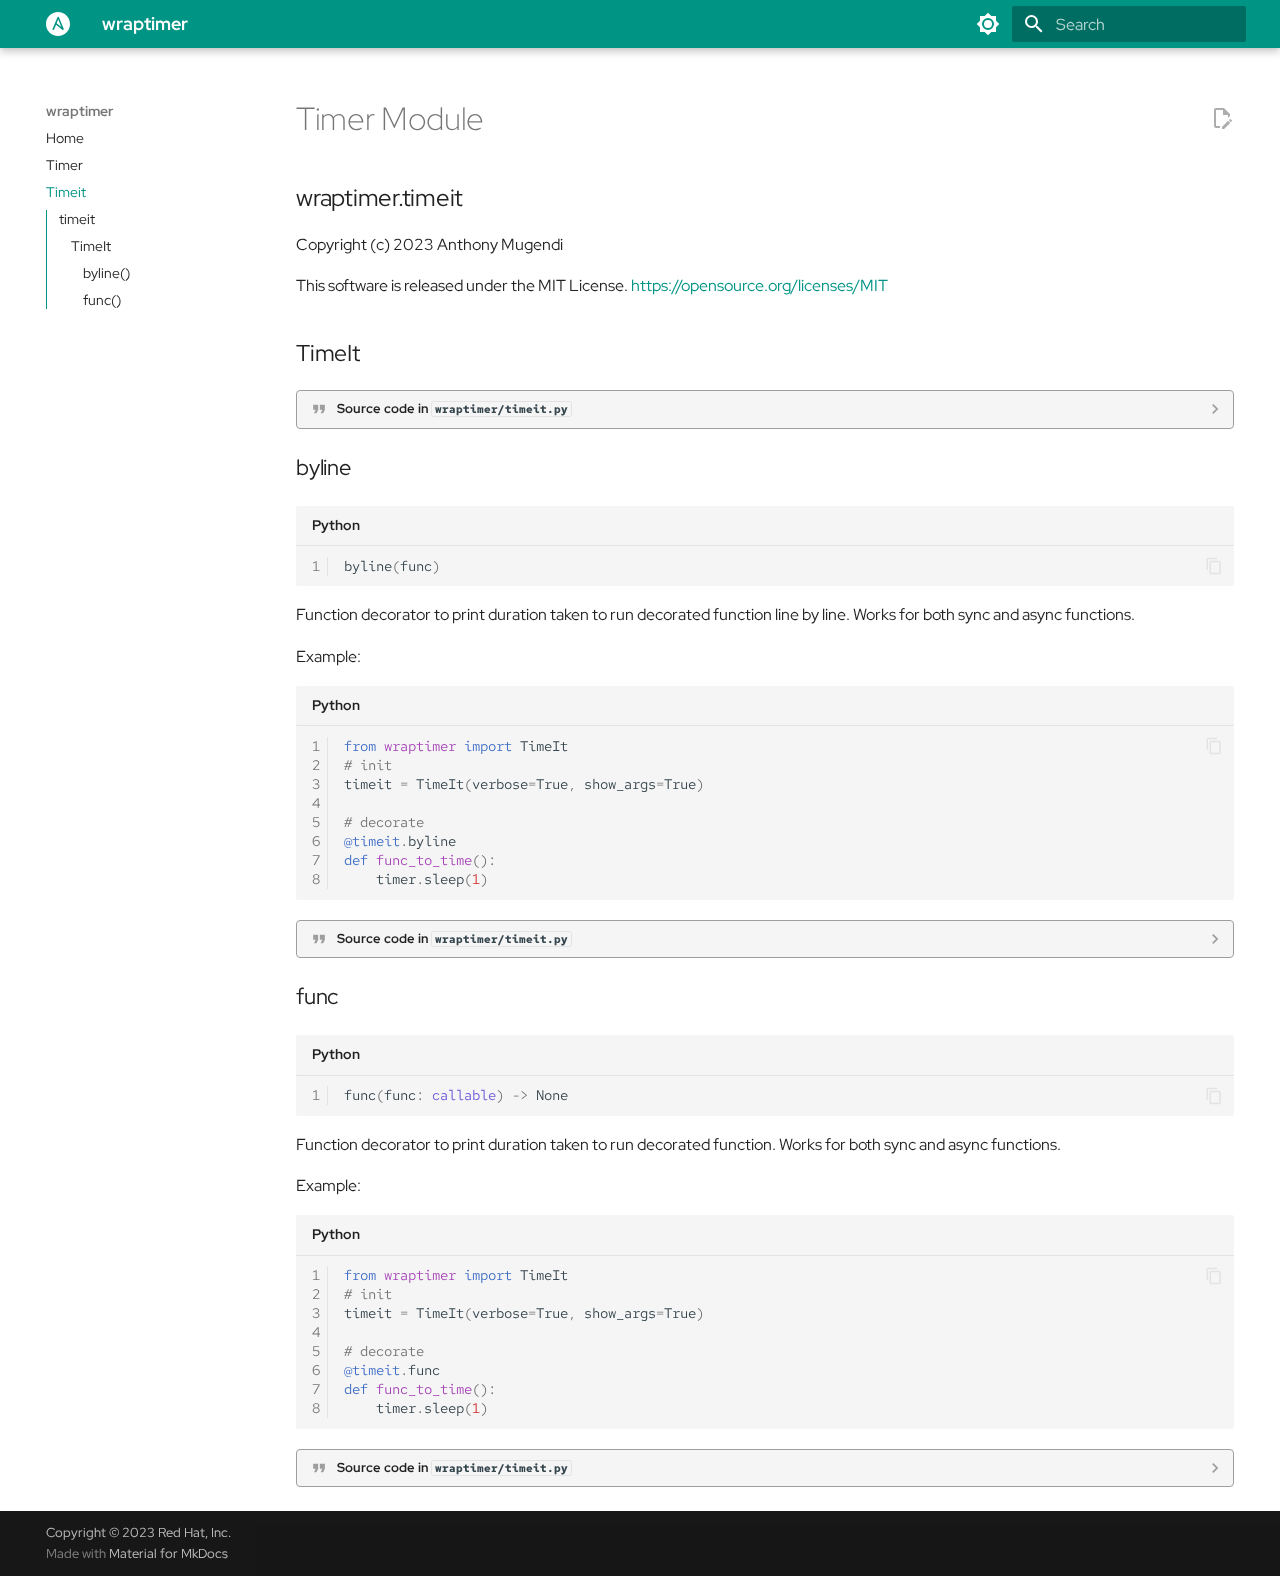
==== timeit/index.html @ cffa5a1b "Deployed 4946c4f with MkDocs version: 1.4.3" ====
<!doctype html>
<html lang="en" class="no-js">
  <head>
    
      <meta charset="utf-8">
      <meta name="viewport" content="width=device-width,initial-scale=1">
      
      
      
      
        <link rel="prev" href="../timer/">
      
      
      <link rel="icon" href="../assets/images/favicon.ico">
      <meta name="generator" content="mkdocs-1.4.3, mkdocs-material-9.1.16">
    
    
      
        <title>Timeit - wraptimer</title>
      
    
    
      <link rel="stylesheet" href="../assets/stylesheets/main.26e3688c.min.css">
      
        
        <link rel="stylesheet" href="../assets/stylesheets/palette.ecc896b0.min.css">
      
      

    
    
    
      
        
        
        <link rel="preconnect" href="https://fonts.gstatic.com" crossorigin>
        <link rel="stylesheet" href="https://fonts.googleapis.com/css?family=Red+Hat+Display:300,300i,400,400i,700,700i%7CRed+Hat+Mono:400,400i,700,700i&display=fallback">
        <style>:root{--md-text-font:"Red Hat Display";--md-code-font:"Red Hat Mono"}</style>
      
    
    
      <link rel="stylesheet" href="../assets/_mkdocstrings.css">
    
    <script>__md_scope=new URL("..",location),__md_hash=e=>[...e].reduce((e,_)=>(e<<5)-e+_.charCodeAt(0),0),__md_get=(e,_=localStorage,t=__md_scope)=>JSON.parse(_.getItem(t.pathname+"."+e)),__md_set=(e,_,t=localStorage,a=__md_scope)=>{try{t.setItem(a.pathname+"."+e,JSON.stringify(_))}catch(e){}}</script>
    
      

    
    
      
        <meta  property="og:type"  content="website" >
      
        <meta  property="og:title"  content="Timeit - wraptimer" >
      
        <meta  property="og:description"  content="None" >
      
        <meta  property="og:image"  content="./assets/images/social/timeit.png" >
      
        <meta  property="og:image:type"  content="image/png" >
      
        <meta  property="og:image:width"  content="1200" >
      
        <meta  property="og:image:height"  content="630" >
      
        <meta  property="og:url"  content="None" >
      
        <meta  name="twitter:card"  content="summary_large_image" >
      
        <meta  name="twitter:title"  content="Timeit - wraptimer" >
      
        <meta  name="twitter:description"  content="None" >
      
        <meta  name="twitter:image"  content="./assets/images/social/timeit.png" >
      
    
    
  </head>
  
  
    
    
      
    
    
    
    
    <body dir="ltr" data-md-color-scheme="default" data-md-color-primary="teal" data-md-color-accent="teal">
  
    
    
      <script>var palette=__md_get("__palette");if(palette&&"object"==typeof palette.color)for(var key of Object.keys(palette.color))document.body.setAttribute("data-md-color-"+key,palette.color[key])</script>
    
    <input class="md-toggle" data-md-toggle="drawer" type="checkbox" id="__drawer" autocomplete="off">
    <input class="md-toggle" data-md-toggle="search" type="checkbox" id="__search" autocomplete="off">
    <label class="md-overlay" for="__drawer"></label>
    <div data-md-component="skip">
      
        
        <a href="#timer-module" class="md-skip">
          Skip to content
        </a>
      
    </div>
    <div data-md-component="announce">
      
    </div>
    
    
      

  

<header class="md-header md-header--shadow" data-md-component="header">
  <nav class="md-header__inner md-grid" aria-label="Header">
    <a href=".." title="wraptimer" class="md-header__button md-logo" aria-label="wraptimer" data-md-component="logo">
      
  
  <?xml version="1.0" encoding="UTF-8" standalone="no"?>
<!DOCTYPE svg PUBLIC "-//W3C//DTD SVG 1.1//EN" "http://www.w3.org/Graphics/SVG/1.1/DTD/svg11.dtd">
<svg width="100%" height="100%" viewBox="0 0 256 256" version="1.1" xmlns="http://www.w3.org/2000/svg" xmlns:xlink="http://www.w3.org/1999/xlink" xml:space="preserve" xmlns:serif="http://www.serif.com/" style="fill-rule:evenodd;clip-rule:evenodd;stroke-linejoin:round;stroke-miterlimit:2;">
    <g id="ansible-aap">
        <path d="M128,0C198.645,0 256,57.355 256,128C256,198.645 198.645,256 128,256C57.355,256 0,198.645 0,128C0,57.355 57.355,0 128,0ZM189.094,178.686L138.002,55.958C136.786,52.714 133.677,50.416 130.163,50.551C126.513,50.416 123.269,52.714 122.053,55.958L66.23,190.446L85.423,190.446L107.455,135.029L173.55,188.418C175.442,190.31 178.011,191.392 180.579,191.527C185.58,191.662 189.77,187.742 189.905,182.606L189.905,182.336C189.77,181.119 189.499,179.903 189.094,178.686ZM130.298,78.125L163.413,159.899L113.402,120.431L130.298,78.125Z" style="fill:white;"/>
    </g>
</svg>

    </a>
    <label class="md-header__button md-icon" for="__drawer">
      <svg xmlns="http://www.w3.org/2000/svg" viewBox="0 0 24 24"><path d="M3 6h18v2H3V6m0 5h18v2H3v-2m0 5h18v2H3v-2Z"/></svg>
    </label>
    <div class="md-header__title" data-md-component="header-title">
      <div class="md-header__ellipsis">
        <div class="md-header__topic">
          <span class="md-ellipsis">
            wraptimer
          </span>
        </div>
        <div class="md-header__topic" data-md-component="header-topic">
          <span class="md-ellipsis">
            
              Timeit
            
          </span>
        </div>
      </div>
    </div>
    
      
        <form class="md-header__option" data-md-component="palette">
          
            
            
            
            <input class="md-option" data-md-color-media="" data-md-color-scheme="default" data-md-color-primary="teal" data-md-color-accent="teal"  aria-label="Switch to dark mode"  type="radio" name="__palette" id="__palette_1">
            
              <label class="md-header__button md-icon" title="Switch to dark mode" for="__palette_2" hidden>
                <svg xmlns="http://www.w3.org/2000/svg" viewBox="0 0 24 24"><path d="M12 8a4 4 0 0 0-4 4 4 4 0 0 0 4 4 4 4 0 0 0 4-4 4 4 0 0 0-4-4m0 10a6 6 0 0 1-6-6 6 6 0 0 1 6-6 6 6 0 0 1 6 6 6 6 0 0 1-6 6m8-9.31V4h-4.69L12 .69 8.69 4H4v4.69L.69 12 4 15.31V20h4.69L12 23.31 15.31 20H20v-4.69L23.31 12 20 8.69Z"/></svg>
              </label>
            
          
            
            
            
            <input class="md-option" data-md-color-media="" data-md-color-scheme="slate" data-md-color-primary="teal" data-md-color-accent="teal"  aria-label="Switch to light mode"  type="radio" name="__palette" id="__palette_2">
            
              <label class="md-header__button md-icon" title="Switch to light mode" for="__palette_1" hidden>
                <svg xmlns="http://www.w3.org/2000/svg" viewBox="0 0 24 24"><path d="M12 18c-.89 0-1.74-.2-2.5-.55C11.56 16.5 13 14.42 13 12c0-2.42-1.44-4.5-3.5-5.45C10.26 6.2 11.11 6 12 6a6 6 0 0 1 6 6 6 6 0 0 1-6 6m8-9.31V4h-4.69L12 .69 8.69 4H4v4.69L.69 12 4 15.31V20h4.69L12 23.31 15.31 20H20v-4.69L23.31 12 20 8.69Z"/></svg>
              </label>
            
          
        </form>
      
    
    
    
      <label class="md-header__button md-icon" for="__search">
        <svg xmlns="http://www.w3.org/2000/svg" viewBox="0 0 24 24"><path d="M9.5 3A6.5 6.5 0 0 1 16 9.5c0 1.61-.59 3.09-1.56 4.23l.27.27h.79l5 5-1.5 1.5-5-5v-.79l-.27-.27A6.516 6.516 0 0 1 9.5 16 6.5 6.5 0 0 1 3 9.5 6.5 6.5 0 0 1 9.5 3m0 2C7 5 5 7 5 9.5S7 14 9.5 14 14 12 14 9.5 12 5 9.5 5Z"/></svg>
      </label>
      <div class="md-search" data-md-component="search" role="dialog">
  <label class="md-search__overlay" for="__search"></label>
  <div class="md-search__inner" role="search">
    <form class="md-search__form" name="search">
      <input type="text" class="md-search__input" name="query" aria-label="Search" placeholder="Search" autocapitalize="off" autocorrect="off" autocomplete="off" spellcheck="false" data-md-component="search-query" required>
      <label class="md-search__icon md-icon" for="__search">
        <svg xmlns="http://www.w3.org/2000/svg" viewBox="0 0 24 24"><path d="M9.5 3A6.5 6.5 0 0 1 16 9.5c0 1.61-.59 3.09-1.56 4.23l.27.27h.79l5 5-1.5 1.5-5-5v-.79l-.27-.27A6.516 6.516 0 0 1 9.5 16 6.5 6.5 0 0 1 3 9.5 6.5 6.5 0 0 1 9.5 3m0 2C7 5 5 7 5 9.5S7 14 9.5 14 14 12 14 9.5 12 5 9.5 5Z"/></svg>
        <svg xmlns="http://www.w3.org/2000/svg" viewBox="0 0 24 24"><path d="M20 11v2H8l5.5 5.5-1.42 1.42L4.16 12l7.92-7.92L13.5 5.5 8 11h12Z"/></svg>
      </label>
      <nav class="md-search__options" aria-label="Search">
        
        <button type="reset" class="md-search__icon md-icon" title="Clear" aria-label="Clear" tabindex="-1">
          <svg xmlns="http://www.w3.org/2000/svg" viewBox="0 0 24 24"><path d="M19 6.41 17.59 5 12 10.59 6.41 5 5 6.41 10.59 12 5 17.59 6.41 19 12 13.41 17.59 19 19 17.59 13.41 12 19 6.41Z"/></svg>
        </button>
      </nav>
      
    </form>
    <div class="md-search__output">
      <div class="md-search__scrollwrap" data-md-scrollfix>
        <div class="md-search-result" data-md-component="search-result">
          <div class="md-search-result__meta">
            Initializing search
          </div>
          <ol class="md-search-result__list" role="presentation"></ol>
        </div>
      </div>
    </div>
  </div>
</div>
    
    
  </nav>
  
</header>
    
    <div class="md-container" data-md-component="container">
      
      
        
          
        
      
      <main class="md-main" data-md-component="main">
        <div class="md-main__inner md-grid">
          
            
              
              <div class="md-sidebar md-sidebar--primary" data-md-component="sidebar" data-md-type="navigation" >
                <div class="md-sidebar__scrollwrap">
                  <div class="md-sidebar__inner">
                    


  

<nav class="md-nav md-nav--primary md-nav--integrated" aria-label="Navigation" data-md-level="0">
  <label class="md-nav__title" for="__drawer">
    <a href=".." title="wraptimer" class="md-nav__button md-logo" aria-label="wraptimer" data-md-component="logo">
      
  
  <?xml version="1.0" encoding="UTF-8" standalone="no"?>
<!DOCTYPE svg PUBLIC "-//W3C//DTD SVG 1.1//EN" "http://www.w3.org/Graphics/SVG/1.1/DTD/svg11.dtd">
<svg width="100%" height="100%" viewBox="0 0 256 256" version="1.1" xmlns="http://www.w3.org/2000/svg" xmlns:xlink="http://www.w3.org/1999/xlink" xml:space="preserve" xmlns:serif="http://www.serif.com/" style="fill-rule:evenodd;clip-rule:evenodd;stroke-linejoin:round;stroke-miterlimit:2;">
    <g id="ansible-aap">
        <path d="M128,0C198.645,0 256,57.355 256,128C256,198.645 198.645,256 128,256C57.355,256 0,198.645 0,128C0,57.355 57.355,0 128,0ZM189.094,178.686L138.002,55.958C136.786,52.714 133.677,50.416 130.163,50.551C126.513,50.416 123.269,52.714 122.053,55.958L66.23,190.446L85.423,190.446L107.455,135.029L173.55,188.418C175.442,190.31 178.011,191.392 180.579,191.527C185.58,191.662 189.77,187.742 189.905,182.606L189.905,182.336C189.77,181.119 189.499,179.903 189.094,178.686ZM130.298,78.125L163.413,159.899L113.402,120.431L130.298,78.125Z" style="fill:white;"/>
    </g>
</svg>

    </a>
    wraptimer
  </label>
  
  <ul class="md-nav__list" data-md-scrollfix>
    
      
      
      

  
  
  
    <li class="md-nav__item">
      <a href=".." class="md-nav__link">
        Home
      </a>
    </li>
  

    
      
      
      

  
  
  
    <li class="md-nav__item">
      <a href="../timer/" class="md-nav__link">
        Timer
      </a>
    </li>
  

    
      
      
      

  
  
    
  
  
    <li class="md-nav__item md-nav__item--active">
      
      <input class="md-nav__toggle md-toggle" type="checkbox" id="__toc">
      
      
        
      
      
        <label class="md-nav__link md-nav__link--active" for="__toc">
          Timeit
          <span class="md-nav__icon md-icon"></span>
        </label>
      
      <a href="./" class="md-nav__link md-nav__link--active">
        Timeit
      </a>
      
        

<nav class="md-nav md-nav--secondary" aria-label="Table of contents">
  
  
  
    
  
  
    <label class="md-nav__title" for="__toc">
      <span class="md-nav__icon md-icon"></span>
      Table of contents
    </label>
    <ul class="md-nav__list" data-md-component="toc" data-md-scrollfix>
      
        <li class="md-nav__item">
  <a href="#wraptimer.timeit" class="md-nav__link">
    timeit
  </a>
  
    <nav class="md-nav" aria-label="timeit">
      <ul class="md-nav__list">
        
          <li class="md-nav__item">
  <a href="#wraptimer.timeit.TimeIt" class="md-nav__link">
    TimeIt
  </a>
  
    <nav class="md-nav" aria-label="TimeIt">
      <ul class="md-nav__list">
        
          <li class="md-nav__item">
  <a href="#wraptimer.timeit.TimeIt.byline" class="md-nav__link">
    byline()
  </a>
  
</li>
        
          <li class="md-nav__item">
  <a href="#wraptimer.timeit.TimeIt.func" class="md-nav__link">
    func()
  </a>
  
</li>
        
      </ul>
    </nav>
  
</li>
        
      </ul>
    </nav>
  
</li>
      
    </ul>
  
</nav>
      
    </li>
  

    
  </ul>
</nav>
                  </div>
                </div>
              </div>
            
            
          
          
            <div class="md-content" data-md-component="content">
              <article class="md-content__inner md-typeset">
                
                  
  



  
    <a href="blob/main/docs/timeit.md" title="Edit this page" class="md-content__button md-icon">
      
      <svg xmlns="http://www.w3.org/2000/svg" viewBox="0 0 24 24"><path d="M10 20H6V4h7v5h5v3.1l2-2V8l-6-6H6c-1.1 0-2 .9-2 2v16c0 1.1.9 2 2 2h4v-2m10.2-7c.1 0 .3.1.4.2l1.3 1.3c.2.2.2.6 0 .8l-1 1-2.1-2.1 1-1c.1-.1.2-.2.4-.2m0 3.9L14.1 23H12v-2.1l6.1-6.1 2.1 2.1Z"/></svg>
    </a>
  
  


<!--
 Copyright (c) 2023 Anthony Mugendi

 This software is released under the MIT License.
 https://opensource.org/licenses/MIT
-->

<h1 id="timer-module">Timer Module<a class="headerlink" href="#timer-module" title="Permanent link">&para;</a></h1>


<div class="doc doc-object doc-module">



<h2 id="wraptimer.timeit" class="doc doc-heading">
          <span class="doc doc-object-name doc-module-name">wraptimer.timeit</span>


<a href="#wraptimer.timeit" class="headerlink" title="Permanent link">&para;</a></h2>

  <div class="doc doc-contents first">
  
      <p>Copyright (c) 2023 Anthony Mugendi</p>
<p>This software is released under the MIT License.
<a href="https://opensource.org/licenses/MIT">https://opensource.org/licenses/MIT</a></p>

  

  <div class="doc doc-children">








<div class="doc doc-object doc-class">



<h3 id="wraptimer.timeit.TimeIt" class="doc doc-heading">
        <span class="doc doc-object-name doc-class-name">TimeIt</span>


<a href="#wraptimer.timeit.TimeIt" class="headerlink" title="Permanent link">&para;</a></h3>


  <div class="doc doc-contents ">



        <details class="quote">
          <summary>Source code in <code>wraptimer/timeit.py</code></summary>
          <div class="highlight"><table class="highlighttable"><tr><th colspan="2" class="filename"><span class="filename">Python</span></th></tr><tr><td class="linenos"><div class="linenodiv"><pre><span></span><span class="normal"><a href="#__codelineno-0-14"> 14</a></span>
<span class="normal"><a href="#__codelineno-0-15"> 15</a></span>
<span class="normal"><a href="#__codelineno-0-16"> 16</a></span>
<span class="normal"><a href="#__codelineno-0-17"> 17</a></span>
<span class="normal"><a href="#__codelineno-0-18"> 18</a></span>
<span class="normal"><a href="#__codelineno-0-19"> 19</a></span>
<span class="normal"><a href="#__codelineno-0-20"> 20</a></span>
<span class="normal"><a href="#__codelineno-0-21"> 21</a></span>
<span class="normal"><a href="#__codelineno-0-22"> 22</a></span>
<span class="normal"><a href="#__codelineno-0-23"> 23</a></span>
<span class="normal"><a href="#__codelineno-0-24"> 24</a></span>
<span class="normal"><a href="#__codelineno-0-25"> 25</a></span>
<span class="normal"><a href="#__codelineno-0-26"> 26</a></span>
<span class="normal"><a href="#__codelineno-0-27"> 27</a></span>
<span class="normal"><a href="#__codelineno-0-28"> 28</a></span>
<span class="normal"><a href="#__codelineno-0-29"> 29</a></span>
<span class="normal"><a href="#__codelineno-0-30"> 30</a></span>
<span class="normal"><a href="#__codelineno-0-31"> 31</a></span>
<span class="normal"><a href="#__codelineno-0-32"> 32</a></span>
<span class="normal"><a href="#__codelineno-0-33"> 33</a></span>
<span class="normal"><a href="#__codelineno-0-34"> 34</a></span>
<span class="normal"><a href="#__codelineno-0-35"> 35</a></span>
<span class="normal"><a href="#__codelineno-0-36"> 36</a></span>
<span class="normal"><a href="#__codelineno-0-37"> 37</a></span>
<span class="normal"><a href="#__codelineno-0-38"> 38</a></span>
<span class="normal"><a href="#__codelineno-0-39"> 39</a></span>
<span class="normal"><a href="#__codelineno-0-40"> 40</a></span>
<span class="normal"><a href="#__codelineno-0-41"> 41</a></span>
<span class="normal"><a href="#__codelineno-0-42"> 42</a></span>
<span class="normal"><a href="#__codelineno-0-43"> 43</a></span>
<span class="normal"><a href="#__codelineno-0-44"> 44</a></span>
<span class="normal"><a href="#__codelineno-0-45"> 45</a></span>
<span class="normal"><a href="#__codelineno-0-46"> 46</a></span>
<span class="normal"><a href="#__codelineno-0-47"> 47</a></span>
<span class="normal"><a href="#__codelineno-0-48"> 48</a></span>
<span class="normal"><a href="#__codelineno-0-49"> 49</a></span>
<span class="normal"><a href="#__codelineno-0-50"> 50</a></span>
<span class="normal"><a href="#__codelineno-0-51"> 51</a></span>
<span class="normal"><a href="#__codelineno-0-52"> 52</a></span>
<span class="normal"><a href="#__codelineno-0-53"> 53</a></span>
<span class="normal"><a href="#__codelineno-0-54"> 54</a></span>
<span class="normal"><a href="#__codelineno-0-55"> 55</a></span>
<span class="normal"><a href="#__codelineno-0-56"> 56</a></span>
<span class="normal"><a href="#__codelineno-0-57"> 57</a></span>
<span class="normal"><a href="#__codelineno-0-58"> 58</a></span>
<span class="normal"><a href="#__codelineno-0-59"> 59</a></span>
<span class="normal"><a href="#__codelineno-0-60"> 60</a></span>
<span class="normal"><a href="#__codelineno-0-61"> 61</a></span>
<span class="normal"><a href="#__codelineno-0-62"> 62</a></span>
<span class="normal"><a href="#__codelineno-0-63"> 63</a></span>
<span class="normal"><a href="#__codelineno-0-64"> 64</a></span>
<span class="normal"><a href="#__codelineno-0-65"> 65</a></span>
<span class="normal"><a href="#__codelineno-0-66"> 66</a></span>
<span class="normal"><a href="#__codelineno-0-67"> 67</a></span>
<span class="normal"><a href="#__codelineno-0-68"> 68</a></span>
<span class="normal"><a href="#__codelineno-0-69"> 69</a></span>
<span class="normal"><a href="#__codelineno-0-70"> 70</a></span>
<span class="normal"><a href="#__codelineno-0-71"> 71</a></span>
<span class="normal"><a href="#__codelineno-0-72"> 72</a></span>
<span class="normal"><a href="#__codelineno-0-73"> 73</a></span>
<span class="normal"><a href="#__codelineno-0-74"> 74</a></span>
<span class="normal"><a href="#__codelineno-0-75"> 75</a></span>
<span class="normal"><a href="#__codelineno-0-76"> 76</a></span>
<span class="normal"><a href="#__codelineno-0-77"> 77</a></span>
<span class="normal"><a href="#__codelineno-0-78"> 78</a></span>
<span class="normal"><a href="#__codelineno-0-79"> 79</a></span>
<span class="normal"><a href="#__codelineno-0-80"> 80</a></span>
<span class="normal"><a href="#__codelineno-0-81"> 81</a></span>
<span class="normal"><a href="#__codelineno-0-82"> 82</a></span>
<span class="normal"><a href="#__codelineno-0-83"> 83</a></span>
<span class="normal"><a href="#__codelineno-0-84"> 84</a></span>
<span class="normal"><a href="#__codelineno-0-85"> 85</a></span>
<span class="normal"><a href="#__codelineno-0-86"> 86</a></span>
<span class="normal"><a href="#__codelineno-0-87"> 87</a></span>
<span class="normal"><a href="#__codelineno-0-88"> 88</a></span>
<span class="normal"><a href="#__codelineno-0-89"> 89</a></span>
<span class="normal"><a href="#__codelineno-0-90"> 90</a></span>
<span class="normal"><a href="#__codelineno-0-91"> 91</a></span>
<span class="normal"><a href="#__codelineno-0-92"> 92</a></span>
<span class="normal"><a href="#__codelineno-0-93"> 93</a></span>
<span class="normal"><a href="#__codelineno-0-94"> 94</a></span>
<span class="normal"><a href="#__codelineno-0-95"> 95</a></span>
<span class="normal"><a href="#__codelineno-0-96"> 96</a></span>
<span class="normal"><a href="#__codelineno-0-97"> 97</a></span>
<span class="normal"><a href="#__codelineno-0-98"> 98</a></span>
<span class="normal"><a href="#__codelineno-0-99"> 99</a></span>
<span class="normal"><a href="#__codelineno-0-100">100</a></span>
<span class="normal"><a href="#__codelineno-0-101">101</a></span>
<span class="normal"><a href="#__codelineno-0-102">102</a></span>
<span class="normal"><a href="#__codelineno-0-103">103</a></span>
<span class="normal"><a href="#__codelineno-0-104">104</a></span>
<span class="normal"><a href="#__codelineno-0-105">105</a></span>
<span class="normal"><a href="#__codelineno-0-106">106</a></span>
<span class="normal"><a href="#__codelineno-0-107">107</a></span>
<span class="normal"><a href="#__codelineno-0-108">108</a></span>
<span class="normal"><a href="#__codelineno-0-109">109</a></span>
<span class="normal"><a href="#__codelineno-0-110">110</a></span>
<span class="normal"><a href="#__codelineno-0-111">111</a></span>
<span class="normal"><a href="#__codelineno-0-112">112</a></span>
<span class="normal"><a href="#__codelineno-0-113">113</a></span>
<span class="normal"><a href="#__codelineno-0-114">114</a></span>
<span class="normal"><a href="#__codelineno-0-115">115</a></span>
<span class="normal"><a href="#__codelineno-0-116">116</a></span>
<span class="normal"><a href="#__codelineno-0-117">117</a></span>
<span class="normal"><a href="#__codelineno-0-118">118</a></span>
<span class="normal"><a href="#__codelineno-0-119">119</a></span>
<span class="normal"><a href="#__codelineno-0-120">120</a></span>
<span class="normal"><a href="#__codelineno-0-121">121</a></span>
<span class="normal"><a href="#__codelineno-0-122">122</a></span>
<span class="normal"><a href="#__codelineno-0-123">123</a></span>
<span class="normal"><a href="#__codelineno-0-124">124</a></span>
<span class="normal"><a href="#__codelineno-0-125">125</a></span>
<span class="normal"><a href="#__codelineno-0-126">126</a></span>
<span class="normal"><a href="#__codelineno-0-127">127</a></span>
<span class="normal"><a href="#__codelineno-0-128">128</a></span>
<span class="normal"><a href="#__codelineno-0-129">129</a></span>
<span class="normal"><a href="#__codelineno-0-130">130</a></span>
<span class="normal"><a href="#__codelineno-0-131">131</a></span>
<span class="normal"><a href="#__codelineno-0-132">132</a></span>
<span class="normal"><a href="#__codelineno-0-133">133</a></span>
<span class="normal"><a href="#__codelineno-0-134">134</a></span>
<span class="normal"><a href="#__codelineno-0-135">135</a></span>
<span class="normal"><a href="#__codelineno-0-136">136</a></span>
<span class="normal"><a href="#__codelineno-0-137">137</a></span>
<span class="normal"><a href="#__codelineno-0-138">138</a></span>
<span class="normal"><a href="#__codelineno-0-139">139</a></span>
<span class="normal"><a href="#__codelineno-0-140">140</a></span>
<span class="normal"><a href="#__codelineno-0-141">141</a></span>
<span class="normal"><a href="#__codelineno-0-142">142</a></span>
<span class="normal"><a href="#__codelineno-0-143">143</a></span>
<span class="normal"><a href="#__codelineno-0-144">144</a></span>
<span class="normal"><a href="#__codelineno-0-145">145</a></span>
<span class="normal"><a href="#__codelineno-0-146">146</a></span>
<span class="normal"><a href="#__codelineno-0-147">147</a></span>
<span class="normal"><a href="#__codelineno-0-148">148</a></span>
<span class="normal"><a href="#__codelineno-0-149">149</a></span></pre></div></td><td class="code"><div><pre><span></span><code><a id="__codelineno-0-14" name="__codelineno-0-14"></a><span class="k">class</span> <span class="nc">TimeIt</span><span class="p">:</span>
<a id="__codelineno-0-15" name="__codelineno-0-15"></a>    <span class="k">def</span> <span class="fm">__init__</span><span class="p">(</span><span class="bp">self</span><span class="p">,</span> <span class="n">verbose</span><span class="p">:</span> <span class="nb">bool</span> <span class="o">=</span> <span class="kc">True</span><span class="p">,</span> <span class="n">show_args</span><span class="p">:</span> <span class="nb">bool</span> <span class="o">=</span> <span class="kc">False</span><span class="p">):</span>
<a id="__codelineno-0-16" name="__codelineno-0-16"></a>        <span class="bp">self</span><span class="o">.</span><span class="n">verbose</span> <span class="o">=</span> <span class="n">verbose</span>
<a id="__codelineno-0-17" name="__codelineno-0-17"></a>        <span class="bp">self</span><span class="o">.</span><span class="n">show_args</span> <span class="o">=</span> <span class="n">show_args</span>
<a id="__codelineno-0-18" name="__codelineno-0-18"></a>
<a id="__codelineno-0-19" name="__codelineno-0-19"></a>    <span class="k">def</span> <span class="nf">byline</span><span class="p">(</span><span class="bp">self</span><span class="p">,</span> <span class="n">func</span><span class="p">):</span>
<a id="__codelineno-0-20" name="__codelineno-0-20"></a><span class="w">        </span><span class="sd">&quot;&quot;&quot;Function decorator to print duration taken to run decorated function</span>
<a id="__codelineno-0-21" name="__codelineno-0-21"></a><span class="sd">        line by line.</span>
<a id="__codelineno-0-22" name="__codelineno-0-22"></a><span class="sd">        Works for both sync and async functions.</span>
<a id="__codelineno-0-23" name="__codelineno-0-23"></a>
<a id="__codelineno-0-24" name="__codelineno-0-24"></a><span class="sd">        Example:</span>
<a id="__codelineno-0-25" name="__codelineno-0-25"></a>
<a id="__codelineno-0-26" name="__codelineno-0-26"></a><span class="sd">        ```python</span>
<a id="__codelineno-0-27" name="__codelineno-0-27"></a><span class="sd">        from wraptimer import TimeIt</span>
<a id="__codelineno-0-28" name="__codelineno-0-28"></a><span class="sd">        # init</span>
<a id="__codelineno-0-29" name="__codelineno-0-29"></a><span class="sd">        timeit = TimeIt(verbose=True, show_args=True)</span>
<a id="__codelineno-0-30" name="__codelineno-0-30"></a>
<a id="__codelineno-0-31" name="__codelineno-0-31"></a><span class="sd">        # decorate</span>
<a id="__codelineno-0-32" name="__codelineno-0-32"></a><span class="sd">        @timeit.byline</span>
<a id="__codelineno-0-33" name="__codelineno-0-33"></a><span class="sd">        def func_to_time():</span>
<a id="__codelineno-0-34" name="__codelineno-0-34"></a><span class="sd">            timer.sleep(1)</span>
<a id="__codelineno-0-35" name="__codelineno-0-35"></a><span class="sd">        ```</span>
<a id="__codelineno-0-36" name="__codelineno-0-36"></a><span class="sd">        &quot;&quot;&quot;</span>
<a id="__codelineno-0-37" name="__codelineno-0-37"></a>
<a id="__codelineno-0-38" name="__codelineno-0-38"></a>        <span class="nd">@wraps</span><span class="p">(</span><span class="n">func</span><span class="p">)</span>
<a id="__codelineno-0-39" name="__codelineno-0-39"></a>        <span class="k">async</span> <span class="k">def</span> <span class="nf">wrapper</span><span class="p">(</span><span class="o">*</span><span class="n">args</span><span class="p">,</span> <span class="o">**</span><span class="n">kwargs</span><span class="p">):</span>
<a id="__codelineno-0-40" name="__codelineno-0-40"></a>            <span class="n">debug_context</span> <span class="o">=</span> <span class="n">DebugContext</span><span class="p">(</span>
<a id="__codelineno-0-41" name="__codelineno-0-41"></a>                <span class="n">name</span><span class="o">=</span><span class="n">func</span><span class="o">.</span><span class="vm">__name__</span><span class="p">,</span> <span class="n">verbose</span><span class="o">=</span><span class="bp">self</span><span class="o">.</span><span class="n">verbose</span><span class="p">,</span> <span class="n">func</span><span class="o">=</span><span class="n">func</span>
<a id="__codelineno-0-42" name="__codelineno-0-42"></a>            <span class="p">)</span>
<a id="__codelineno-0-43" name="__codelineno-0-43"></a>            <span class="k">with</span> <span class="n">debug_context</span><span class="p">:</span>
<a id="__codelineno-0-44" name="__codelineno-0-44"></a>                <span class="n">t</span> <span class="o">=</span> <span class="n">Timer</span><span class="p">()</span>
<a id="__codelineno-0-45" name="__codelineno-0-45"></a>                <span class="n">t</span><span class="o">.</span><span class="n">start</span><span class="p">()</span>
<a id="__codelineno-0-46" name="__codelineno-0-46"></a>
<a id="__codelineno-0-47" name="__codelineno-0-47"></a>                <span class="c1"># run with await if async function</span>
<a id="__codelineno-0-48" name="__codelineno-0-48"></a>                <span class="k">if</span> <span class="n">asyncio</span><span class="o">.</span><span class="n">iscoroutinefunction</span><span class="p">(</span><span class="n">func</span><span class="p">):</span>
<a id="__codelineno-0-49" name="__codelineno-0-49"></a>                    <span class="n">result</span> <span class="o">=</span> <span class="k">await</span> <span class="n">func</span><span class="p">(</span><span class="o">*</span><span class="n">args</span><span class="p">,</span> <span class="o">**</span><span class="n">kwargs</span><span class="p">)</span>
<a id="__codelineno-0-50" name="__codelineno-0-50"></a>                <span class="k">else</span><span class="p">:</span>
<a id="__codelineno-0-51" name="__codelineno-0-51"></a>                    <span class="n">result</span> <span class="o">=</span> <span class="n">func</span><span class="p">(</span><span class="o">*</span><span class="n">args</span><span class="p">,</span> <span class="o">**</span><span class="n">kwargs</span><span class="p">)</span>
<a id="__codelineno-0-52" name="__codelineno-0-52"></a>
<a id="__codelineno-0-53" name="__codelineno-0-53"></a>                <span class="n">t</span><span class="o">.</span><span class="n">stop</span><span class="p">()</span>
<a id="__codelineno-0-54" name="__codelineno-0-54"></a>
<a id="__codelineno-0-55" name="__codelineno-0-55"></a>                <span class="c1"># print(debug_context.traced)</span>
<a id="__codelineno-0-56" name="__codelineno-0-56"></a>                <span class="k">if</span> <span class="bp">self</span><span class="o">.</span><span class="n">verbose</span><span class="p">:</span>
<a id="__codelineno-0-57" name="__codelineno-0-57"></a>                    <span class="n">log</span><span class="p">(</span>
<a id="__codelineno-0-58" name="__codelineno-0-58"></a>                        <span class="n">what</span><span class="o">=</span><span class="n">func</span><span class="p">,</span>
<a id="__codelineno-0-59" name="__codelineno-0-59"></a>                        <span class="n">t</span><span class="o">=</span><span class="n">t</span><span class="p">,</span>
<a id="__codelineno-0-60" name="__codelineno-0-60"></a>                        <span class="n">args</span><span class="o">=</span><span class="n">args</span><span class="p">,</span>
<a id="__codelineno-0-61" name="__codelineno-0-61"></a>                        <span class="n">kwargs</span><span class="o">=</span><span class="n">kwargs</span><span class="p">,</span>
<a id="__codelineno-0-62" name="__codelineno-0-62"></a>                        <span class="n">show_args</span><span class="o">=</span><span class="bp">self</span><span class="o">.</span><span class="n">show_args</span><span class="p">,</span>
<a id="__codelineno-0-63" name="__codelineno-0-63"></a>                        <span class="n">draw_sep</span><span class="o">=</span><span class="p">[</span><span class="s2">&quot;bottom&quot;</span><span class="p">,</span> <span class="s2">&quot;mid&quot;</span><span class="p">],</span>
<a id="__codelineno-0-64" name="__codelineno-0-64"></a>                    <span class="p">)</span>
<a id="__codelineno-0-65" name="__codelineno-0-65"></a>                    <span class="k">return</span> <span class="n">result</span>
<a id="__codelineno-0-66" name="__codelineno-0-66"></a>                <span class="k">else</span><span class="p">:</span>
<a id="__codelineno-0-67" name="__codelineno-0-67"></a>                    <span class="k">return</span> <span class="p">(</span>
<a id="__codelineno-0-68" name="__codelineno-0-68"></a>                        <span class="n">result</span><span class="p">,</span>
<a id="__codelineno-0-69" name="__codelineno-0-69"></a>                        <span class="n">debug_context</span><span class="o">.</span><span class="n">traced</span><span class="p">,</span>
<a id="__codelineno-0-70" name="__codelineno-0-70"></a>                        <span class="n">log</span><span class="p">(</span>
<a id="__codelineno-0-71" name="__codelineno-0-71"></a>                            <span class="n">func</span><span class="p">,</span>
<a id="__codelineno-0-72" name="__codelineno-0-72"></a>                            <span class="n">t</span><span class="p">,</span>
<a id="__codelineno-0-73" name="__codelineno-0-73"></a>                            <span class="n">args</span><span class="p">,</span>
<a id="__codelineno-0-74" name="__codelineno-0-74"></a>                            <span class="n">kwargs</span><span class="p">,</span>
<a id="__codelineno-0-75" name="__codelineno-0-75"></a>                            <span class="bp">self</span><span class="o">.</span><span class="n">show_args</span><span class="p">,</span>
<a id="__codelineno-0-76" name="__codelineno-0-76"></a>                            <span class="n">return_trace</span><span class="o">=</span><span class="kc">True</span><span class="p">,</span>
<a id="__codelineno-0-77" name="__codelineno-0-77"></a>                        <span class="p">),</span>
<a id="__codelineno-0-78" name="__codelineno-0-78"></a>                    <span class="p">)</span>
<a id="__codelineno-0-79" name="__codelineno-0-79"></a>
<a id="__codelineno-0-80" name="__codelineno-0-80"></a>        <span class="k">def</span> <span class="nf">run</span><span class="p">(</span><span class="o">*</span><span class="n">args</span><span class="p">,</span> <span class="o">**</span><span class="n">kwargs</span><span class="p">):</span>
<a id="__codelineno-0-81" name="__codelineno-0-81"></a>            <span class="k">return</span> <span class="n">asyncio</span><span class="o">.</span><span class="n">run</span><span class="p">(</span><span class="n">wrapper</span><span class="p">(</span><span class="o">*</span><span class="n">args</span><span class="p">,</span> <span class="o">**</span><span class="n">kwargs</span><span class="p">))</span>
<a id="__codelineno-0-82" name="__codelineno-0-82"></a>
<a id="__codelineno-0-83" name="__codelineno-0-83"></a>        <span class="k">async</span> <span class="k">def</span> <span class="nf">async_run</span><span class="p">(</span><span class="o">*</span><span class="n">args</span><span class="p">,</span> <span class="o">**</span><span class="n">kwargs</span><span class="p">):</span>
<a id="__codelineno-0-84" name="__codelineno-0-84"></a>            <span class="k">return</span> <span class="k">await</span> <span class="n">wrapper</span><span class="p">(</span><span class="o">*</span><span class="n">args</span><span class="p">,</span> <span class="o">**</span><span class="n">kwargs</span><span class="p">)</span>
<a id="__codelineno-0-85" name="__codelineno-0-85"></a>
<a id="__codelineno-0-86" name="__codelineno-0-86"></a>        <span class="k">return</span> <span class="n">async_run</span> <span class="k">if</span> <span class="n">asyncio</span><span class="o">.</span><span class="n">iscoroutinefunction</span><span class="p">(</span><span class="n">func</span><span class="p">)</span> <span class="k">else</span> <span class="n">run</span>
<a id="__codelineno-0-87" name="__codelineno-0-87"></a>
<a id="__codelineno-0-88" name="__codelineno-0-88"></a>    <span class="k">def</span> <span class="nf">func</span><span class="p">(</span><span class="bp">self</span><span class="p">,</span> <span class="n">func</span><span class="p">:</span> <span class="nb">callable</span><span class="p">)</span> <span class="o">-&gt;</span> <span class="kc">None</span><span class="p">:</span>
<a id="__codelineno-0-89" name="__codelineno-0-89"></a><span class="w">        </span><span class="sd">&quot;&quot;&quot;Function decorator to print duration taken to run decorated function.</span>
<a id="__codelineno-0-90" name="__codelineno-0-90"></a><span class="sd">        Works for both sync and async functions.</span>
<a id="__codelineno-0-91" name="__codelineno-0-91"></a>
<a id="__codelineno-0-92" name="__codelineno-0-92"></a><span class="sd">        Example:</span>
<a id="__codelineno-0-93" name="__codelineno-0-93"></a>
<a id="__codelineno-0-94" name="__codelineno-0-94"></a><span class="sd">        ```python</span>
<a id="__codelineno-0-95" name="__codelineno-0-95"></a><span class="sd">        from wraptimer import TimeIt</span>
<a id="__codelineno-0-96" name="__codelineno-0-96"></a><span class="sd">        # init</span>
<a id="__codelineno-0-97" name="__codelineno-0-97"></a><span class="sd">        timeit = TimeIt(verbose=True, show_args=True)</span>
<a id="__codelineno-0-98" name="__codelineno-0-98"></a>
<a id="__codelineno-0-99" name="__codelineno-0-99"></a><span class="sd">        # decorate</span>
<a id="__codelineno-0-100" name="__codelineno-0-100"></a><span class="sd">        @timeit.func</span>
<a id="__codelineno-0-101" name="__codelineno-0-101"></a><span class="sd">        def func_to_time():</span>
<a id="__codelineno-0-102" name="__codelineno-0-102"></a><span class="sd">            timer.sleep(1)</span>
<a id="__codelineno-0-103" name="__codelineno-0-103"></a><span class="sd">        ```</span>
<a id="__codelineno-0-104" name="__codelineno-0-104"></a><span class="sd">        &quot;&quot;&quot;</span>
<a id="__codelineno-0-105" name="__codelineno-0-105"></a>
<a id="__codelineno-0-106" name="__codelineno-0-106"></a>        <span class="nd">@wraps</span><span class="p">(</span><span class="n">func</span><span class="p">)</span>
<a id="__codelineno-0-107" name="__codelineno-0-107"></a>        <span class="k">async</span> <span class="k">def</span> <span class="nf">wrapper</span><span class="p">(</span><span class="o">*</span><span class="n">args</span><span class="p">,</span> <span class="o">**</span><span class="n">kwargs</span><span class="p">):</span>
<a id="__codelineno-0-108" name="__codelineno-0-108"></a>            <span class="n">t</span> <span class="o">=</span> <span class="n">Timer</span><span class="p">()</span>
<a id="__codelineno-0-109" name="__codelineno-0-109"></a>            <span class="n">t</span><span class="o">.</span><span class="n">start</span><span class="p">()</span>
<a id="__codelineno-0-110" name="__codelineno-0-110"></a>
<a id="__codelineno-0-111" name="__codelineno-0-111"></a>            <span class="c1"># run with await if async function</span>
<a id="__codelineno-0-112" name="__codelineno-0-112"></a>            <span class="k">if</span> <span class="n">asyncio</span><span class="o">.</span><span class="n">iscoroutinefunction</span><span class="p">(</span><span class="n">func</span><span class="p">):</span>
<a id="__codelineno-0-113" name="__codelineno-0-113"></a>                <span class="n">result</span> <span class="o">=</span> <span class="k">await</span> <span class="n">func</span><span class="p">(</span><span class="o">*</span><span class="n">args</span><span class="p">,</span> <span class="o">**</span><span class="n">kwargs</span><span class="p">)</span>
<a id="__codelineno-0-114" name="__codelineno-0-114"></a>            <span class="k">else</span><span class="p">:</span>
<a id="__codelineno-0-115" name="__codelineno-0-115"></a>                <span class="n">result</span> <span class="o">=</span> <span class="n">func</span><span class="p">(</span><span class="o">*</span><span class="n">args</span><span class="p">,</span> <span class="o">**</span><span class="n">kwargs</span><span class="p">)</span>
<a id="__codelineno-0-116" name="__codelineno-0-116"></a>
<a id="__codelineno-0-117" name="__codelineno-0-117"></a>            <span class="n">t</span><span class="o">.</span><span class="n">stop</span><span class="p">()</span>
<a id="__codelineno-0-118" name="__codelineno-0-118"></a>
<a id="__codelineno-0-119" name="__codelineno-0-119"></a>            <span class="c1"># if verbose, log</span>
<a id="__codelineno-0-120" name="__codelineno-0-120"></a>            <span class="k">if</span> <span class="bp">self</span><span class="o">.</span><span class="n">verbose</span><span class="p">:</span>
<a id="__codelineno-0-121" name="__codelineno-0-121"></a>                <span class="n">log</span><span class="p">(</span>
<a id="__codelineno-0-122" name="__codelineno-0-122"></a>                    <span class="n">what</span><span class="o">=</span><span class="n">func</span><span class="p">,</span>
<a id="__codelineno-0-123" name="__codelineno-0-123"></a>                    <span class="n">t</span><span class="o">=</span><span class="n">t</span><span class="p">,</span>
<a id="__codelineno-0-124" name="__codelineno-0-124"></a>                    <span class="n">args</span><span class="o">=</span><span class="n">args</span><span class="p">,</span>
<a id="__codelineno-0-125" name="__codelineno-0-125"></a>                    <span class="n">kwargs</span><span class="o">=</span><span class="n">kwargs</span><span class="p">,</span>
<a id="__codelineno-0-126" name="__codelineno-0-126"></a>                    <span class="n">show_args</span><span class="o">=</span><span class="bp">self</span><span class="o">.</span><span class="n">show_args</span><span class="p">,</span>
<a id="__codelineno-0-127" name="__codelineno-0-127"></a>                    <span class="n">draw_sep</span><span class="o">=</span><span class="p">[</span><span class="s2">&quot;top&quot;</span><span class="p">,</span> <span class="s2">&quot;bottom&quot;</span><span class="p">],</span>
<a id="__codelineno-0-128" name="__codelineno-0-128"></a>                <span class="p">)</span>
<a id="__codelineno-0-129" name="__codelineno-0-129"></a>                <span class="k">return</span> <span class="n">result</span>
<a id="__codelineno-0-130" name="__codelineno-0-130"></a>            <span class="k">else</span><span class="p">:</span>
<a id="__codelineno-0-131" name="__codelineno-0-131"></a>                <span class="k">return</span> <span class="p">(</span>
<a id="__codelineno-0-132" name="__codelineno-0-132"></a>                    <span class="n">result</span><span class="p">,</span>
<a id="__codelineno-0-133" name="__codelineno-0-133"></a>                    <span class="n">log</span><span class="p">(</span>
<a id="__codelineno-0-134" name="__codelineno-0-134"></a>                        <span class="n">wht</span><span class="o">=</span><span class="n">func</span><span class="p">,</span>
<a id="__codelineno-0-135" name="__codelineno-0-135"></a>                        <span class="n">t</span><span class="o">=</span><span class="n">t</span><span class="p">,</span>
<a id="__codelineno-0-136" name="__codelineno-0-136"></a>                        <span class="n">args</span><span class="o">=</span><span class="n">args</span><span class="p">,</span>
<a id="__codelineno-0-137" name="__codelineno-0-137"></a>                        <span class="n">kwargs</span><span class="o">=</span><span class="n">kwargs</span><span class="p">,</span>
<a id="__codelineno-0-138" name="__codelineno-0-138"></a>                        <span class="n">show_args</span><span class="o">=</span><span class="bp">self</span><span class="o">.</span><span class="n">show_args</span><span class="p">,</span>
<a id="__codelineno-0-139" name="__codelineno-0-139"></a>                        <span class="n">return_trace</span><span class="o">=</span><span class="kc">True</span><span class="p">,</span>
<a id="__codelineno-0-140" name="__codelineno-0-140"></a>                    <span class="p">),</span>
<a id="__codelineno-0-141" name="__codelineno-0-141"></a>                <span class="p">)</span>
<a id="__codelineno-0-142" name="__codelineno-0-142"></a>
<a id="__codelineno-0-143" name="__codelineno-0-143"></a>        <span class="k">def</span> <span class="nf">run</span><span class="p">(</span><span class="o">*</span><span class="n">args</span><span class="p">,</span> <span class="o">**</span><span class="n">kwargs</span><span class="p">):</span>
<a id="__codelineno-0-144" name="__codelineno-0-144"></a>            <span class="k">return</span> <span class="n">asyncio</span><span class="o">.</span><span class="n">run</span><span class="p">(</span><span class="n">wrapper</span><span class="p">(</span><span class="o">*</span><span class="n">args</span><span class="p">,</span> <span class="o">**</span><span class="n">kwargs</span><span class="p">))</span>
<a id="__codelineno-0-145" name="__codelineno-0-145"></a>
<a id="__codelineno-0-146" name="__codelineno-0-146"></a>        <span class="k">async</span> <span class="k">def</span> <span class="nf">async_run</span><span class="p">(</span><span class="o">*</span><span class="n">args</span><span class="p">,</span> <span class="o">**</span><span class="n">kwargs</span><span class="p">):</span>
<a id="__codelineno-0-147" name="__codelineno-0-147"></a>            <span class="k">return</span> <span class="k">await</span> <span class="n">wrapper</span><span class="p">(</span><span class="o">*</span><span class="n">args</span><span class="p">,</span> <span class="o">**</span><span class="n">kwargs</span><span class="p">)</span>
<a id="__codelineno-0-148" name="__codelineno-0-148"></a>
<a id="__codelineno-0-149" name="__codelineno-0-149"></a>        <span class="k">return</span> <span class="n">async_run</span> <span class="k">if</span> <span class="n">asyncio</span><span class="o">.</span><span class="n">iscoroutinefunction</span><span class="p">(</span><span class="n">func</span><span class="p">)</span> <span class="k">else</span> <span class="n">run</span>
</code></pre></div></td></tr></table></div>
        </details>

  

  <div class="doc doc-children">









<div class="doc doc-object doc-function">



<h4 id="wraptimer.timeit.TimeIt.byline" class="doc doc-heading">
        <span class="doc doc-object-name doc-function-name">byline</span>


<a href="#wraptimer.timeit.TimeIt.byline" class="headerlink" title="Permanent link">&para;</a></h4>
<div class="highlight"><table class="highlighttable"><tr><th colspan="2" class="filename"><span class="filename">Python</span></th></tr><tr><td class="linenos"><div class="linenodiv"><pre><span></span><span class="normal"><a href="#__codelineno-0-1">1</a></span></pre></div></td><td class="code"><div><pre><span></span><code><a id="__codelineno-0-1" name="__codelineno-0-1"></a><span class="n">byline</span><span class="p">(</span><span class="n">func</span><span class="p">)</span>
</code></pre></div></td></tr></table></div>

  <div class="doc doc-contents ">
  
      <p>Function decorator to print duration taken to run decorated function
line by line.
Works for both sync and async functions.</p>
<p>Example:</p>
<div class="highlight"><table class="highlighttable"><tr><th colspan="2" class="filename"><span class="filename">Python</span></th></tr><tr><td class="linenos"><div class="linenodiv"><pre><span></span><span class="normal"><a href="#__codelineno-0-1">1</a></span>
<span class="normal"><a href="#__codelineno-0-2">2</a></span>
<span class="normal"><a href="#__codelineno-0-3">3</a></span>
<span class="normal"><a href="#__codelineno-0-4">4</a></span>
<span class="normal"><a href="#__codelineno-0-5">5</a></span>
<span class="normal"><a href="#__codelineno-0-6">6</a></span>
<span class="normal"><a href="#__codelineno-0-7">7</a></span>
<span class="normal"><a href="#__codelineno-0-8">8</a></span></pre></div></td><td class="code"><div><pre><span></span><code><a id="__codelineno-0-1" name="__codelineno-0-1"></a><span class="kn">from</span> <span class="nn">wraptimer</span> <span class="kn">import</span> <span class="n">TimeIt</span>
<a id="__codelineno-0-2" name="__codelineno-0-2"></a><span class="c1"># init</span>
<a id="__codelineno-0-3" name="__codelineno-0-3"></a><span class="n">timeit</span> <span class="o">=</span> <span class="n">TimeIt</span><span class="p">(</span><span class="n">verbose</span><span class="o">=</span><span class="kc">True</span><span class="p">,</span> <span class="n">show_args</span><span class="o">=</span><span class="kc">True</span><span class="p">)</span>
<a id="__codelineno-0-4" name="__codelineno-0-4"></a>
<a id="__codelineno-0-5" name="__codelineno-0-5"></a><span class="c1"># decorate</span>
<a id="__codelineno-0-6" name="__codelineno-0-6"></a><span class="nd">@timeit</span><span class="o">.</span><span class="n">byline</span>
<a id="__codelineno-0-7" name="__codelineno-0-7"></a><span class="k">def</span> <span class="nf">func_to_time</span><span class="p">():</span>
<a id="__codelineno-0-8" name="__codelineno-0-8"></a>    <span class="n">timer</span><span class="o">.</span><span class="n">sleep</span><span class="p">(</span><span class="mi">1</span><span class="p">)</span>
</code></pre></div></td></tr></table></div>

      <details class="quote">
        <summary>Source code in <code>wraptimer/timeit.py</code></summary>
        <div class="highlight"><table class="highlighttable"><tr><th colspan="2" class="filename"><span class="filename">Python</span></th></tr><tr><td class="linenos"><div class="linenodiv"><pre><span></span><span class="normal"><a href="#__codelineno-0-19">19</a></span>
<span class="normal"><a href="#__codelineno-0-20">20</a></span>
<span class="normal"><a href="#__codelineno-0-21">21</a></span>
<span class="normal"><a href="#__codelineno-0-22">22</a></span>
<span class="normal"><a href="#__codelineno-0-23">23</a></span>
<span class="normal"><a href="#__codelineno-0-24">24</a></span>
<span class="normal"><a href="#__codelineno-0-25">25</a></span>
<span class="normal"><a href="#__codelineno-0-26">26</a></span>
<span class="normal"><a href="#__codelineno-0-27">27</a></span>
<span class="normal"><a href="#__codelineno-0-28">28</a></span>
<span class="normal"><a href="#__codelineno-0-29">29</a></span>
<span class="normal"><a href="#__codelineno-0-30">30</a></span>
<span class="normal"><a href="#__codelineno-0-31">31</a></span>
<span class="normal"><a href="#__codelineno-0-32">32</a></span>
<span class="normal"><a href="#__codelineno-0-33">33</a></span>
<span class="normal"><a href="#__codelineno-0-34">34</a></span>
<span class="normal"><a href="#__codelineno-0-35">35</a></span>
<span class="normal"><a href="#__codelineno-0-36">36</a></span>
<span class="normal"><a href="#__codelineno-0-37">37</a></span>
<span class="normal"><a href="#__codelineno-0-38">38</a></span>
<span class="normal"><a href="#__codelineno-0-39">39</a></span>
<span class="normal"><a href="#__codelineno-0-40">40</a></span>
<span class="normal"><a href="#__codelineno-0-41">41</a></span>
<span class="normal"><a href="#__codelineno-0-42">42</a></span>
<span class="normal"><a href="#__codelineno-0-43">43</a></span>
<span class="normal"><a href="#__codelineno-0-44">44</a></span>
<span class="normal"><a href="#__codelineno-0-45">45</a></span>
<span class="normal"><a href="#__codelineno-0-46">46</a></span>
<span class="normal"><a href="#__codelineno-0-47">47</a></span>
<span class="normal"><a href="#__codelineno-0-48">48</a></span>
<span class="normal"><a href="#__codelineno-0-49">49</a></span>
<span class="normal"><a href="#__codelineno-0-50">50</a></span>
<span class="normal"><a href="#__codelineno-0-51">51</a></span>
<span class="normal"><a href="#__codelineno-0-52">52</a></span>
<span class="normal"><a href="#__codelineno-0-53">53</a></span>
<span class="normal"><a href="#__codelineno-0-54">54</a></span>
<span class="normal"><a href="#__codelineno-0-55">55</a></span>
<span class="normal"><a href="#__codelineno-0-56">56</a></span>
<span class="normal"><a href="#__codelineno-0-57">57</a></span>
<span class="normal"><a href="#__codelineno-0-58">58</a></span>
<span class="normal"><a href="#__codelineno-0-59">59</a></span>
<span class="normal"><a href="#__codelineno-0-60">60</a></span>
<span class="normal"><a href="#__codelineno-0-61">61</a></span>
<span class="normal"><a href="#__codelineno-0-62">62</a></span>
<span class="normal"><a href="#__codelineno-0-63">63</a></span>
<span class="normal"><a href="#__codelineno-0-64">64</a></span>
<span class="normal"><a href="#__codelineno-0-65">65</a></span>
<span class="normal"><a href="#__codelineno-0-66">66</a></span>
<span class="normal"><a href="#__codelineno-0-67">67</a></span>
<span class="normal"><a href="#__codelineno-0-68">68</a></span>
<span class="normal"><a href="#__codelineno-0-69">69</a></span>
<span class="normal"><a href="#__codelineno-0-70">70</a></span>
<span class="normal"><a href="#__codelineno-0-71">71</a></span>
<span class="normal"><a href="#__codelineno-0-72">72</a></span>
<span class="normal"><a href="#__codelineno-0-73">73</a></span>
<span class="normal"><a href="#__codelineno-0-74">74</a></span>
<span class="normal"><a href="#__codelineno-0-75">75</a></span>
<span class="normal"><a href="#__codelineno-0-76">76</a></span>
<span class="normal"><a href="#__codelineno-0-77">77</a></span>
<span class="normal"><a href="#__codelineno-0-78">78</a></span>
<span class="normal"><a href="#__codelineno-0-79">79</a></span>
<span class="normal"><a href="#__codelineno-0-80">80</a></span>
<span class="normal"><a href="#__codelineno-0-81">81</a></span>
<span class="normal"><a href="#__codelineno-0-82">82</a></span>
<span class="normal"><a href="#__codelineno-0-83">83</a></span>
<span class="normal"><a href="#__codelineno-0-84">84</a></span>
<span class="normal"><a href="#__codelineno-0-85">85</a></span>
<span class="normal"><a href="#__codelineno-0-86">86</a></span></pre></div></td><td class="code"><div><pre><span></span><code><a id="__codelineno-0-19" name="__codelineno-0-19"></a><span class="k">def</span> <span class="nf">byline</span><span class="p">(</span><span class="bp">self</span><span class="p">,</span> <span class="n">func</span><span class="p">):</span>
<a id="__codelineno-0-20" name="__codelineno-0-20"></a><span class="w">    </span><span class="sd">&quot;&quot;&quot;Function decorator to print duration taken to run decorated function</span>
<a id="__codelineno-0-21" name="__codelineno-0-21"></a><span class="sd">    line by line.</span>
<a id="__codelineno-0-22" name="__codelineno-0-22"></a><span class="sd">    Works for both sync and async functions.</span>
<a id="__codelineno-0-23" name="__codelineno-0-23"></a>
<a id="__codelineno-0-24" name="__codelineno-0-24"></a><span class="sd">    Example:</span>
<a id="__codelineno-0-25" name="__codelineno-0-25"></a>
<a id="__codelineno-0-26" name="__codelineno-0-26"></a><span class="sd">    ```python</span>
<a id="__codelineno-0-27" name="__codelineno-0-27"></a><span class="sd">    from wraptimer import TimeIt</span>
<a id="__codelineno-0-28" name="__codelineno-0-28"></a><span class="sd">    # init</span>
<a id="__codelineno-0-29" name="__codelineno-0-29"></a><span class="sd">    timeit = TimeIt(verbose=True, show_args=True)</span>
<a id="__codelineno-0-30" name="__codelineno-0-30"></a>
<a id="__codelineno-0-31" name="__codelineno-0-31"></a><span class="sd">    # decorate</span>
<a id="__codelineno-0-32" name="__codelineno-0-32"></a><span class="sd">    @timeit.byline</span>
<a id="__codelineno-0-33" name="__codelineno-0-33"></a><span class="sd">    def func_to_time():</span>
<a id="__codelineno-0-34" name="__codelineno-0-34"></a><span class="sd">        timer.sleep(1)</span>
<a id="__codelineno-0-35" name="__codelineno-0-35"></a><span class="sd">    ```</span>
<a id="__codelineno-0-36" name="__codelineno-0-36"></a><span class="sd">    &quot;&quot;&quot;</span>
<a id="__codelineno-0-37" name="__codelineno-0-37"></a>
<a id="__codelineno-0-38" name="__codelineno-0-38"></a>    <span class="nd">@wraps</span><span class="p">(</span><span class="n">func</span><span class="p">)</span>
<a id="__codelineno-0-39" name="__codelineno-0-39"></a>    <span class="k">async</span> <span class="k">def</span> <span class="nf">wrapper</span><span class="p">(</span><span class="o">*</span><span class="n">args</span><span class="p">,</span> <span class="o">**</span><span class="n">kwargs</span><span class="p">):</span>
<a id="__codelineno-0-40" name="__codelineno-0-40"></a>        <span class="n">debug_context</span> <span class="o">=</span> <span class="n">DebugContext</span><span class="p">(</span>
<a id="__codelineno-0-41" name="__codelineno-0-41"></a>            <span class="n">name</span><span class="o">=</span><span class="n">func</span><span class="o">.</span><span class="vm">__name__</span><span class="p">,</span> <span class="n">verbose</span><span class="o">=</span><span class="bp">self</span><span class="o">.</span><span class="n">verbose</span><span class="p">,</span> <span class="n">func</span><span class="o">=</span><span class="n">func</span>
<a id="__codelineno-0-42" name="__codelineno-0-42"></a>        <span class="p">)</span>
<a id="__codelineno-0-43" name="__codelineno-0-43"></a>        <span class="k">with</span> <span class="n">debug_context</span><span class="p">:</span>
<a id="__codelineno-0-44" name="__codelineno-0-44"></a>            <span class="n">t</span> <span class="o">=</span> <span class="n">Timer</span><span class="p">()</span>
<a id="__codelineno-0-45" name="__codelineno-0-45"></a>            <span class="n">t</span><span class="o">.</span><span class="n">start</span><span class="p">()</span>
<a id="__codelineno-0-46" name="__codelineno-0-46"></a>
<a id="__codelineno-0-47" name="__codelineno-0-47"></a>            <span class="c1"># run with await if async function</span>
<a id="__codelineno-0-48" name="__codelineno-0-48"></a>            <span class="k">if</span> <span class="n">asyncio</span><span class="o">.</span><span class="n">iscoroutinefunction</span><span class="p">(</span><span class="n">func</span><span class="p">):</span>
<a id="__codelineno-0-49" name="__codelineno-0-49"></a>                <span class="n">result</span> <span class="o">=</span> <span class="k">await</span> <span class="n">func</span><span class="p">(</span><span class="o">*</span><span class="n">args</span><span class="p">,</span> <span class="o">**</span><span class="n">kwargs</span><span class="p">)</span>
<a id="__codelineno-0-50" name="__codelineno-0-50"></a>            <span class="k">else</span><span class="p">:</span>
<a id="__codelineno-0-51" name="__codelineno-0-51"></a>                <span class="n">result</span> <span class="o">=</span> <span class="n">func</span><span class="p">(</span><span class="o">*</span><span class="n">args</span><span class="p">,</span> <span class="o">**</span><span class="n">kwargs</span><span class="p">)</span>
<a id="__codelineno-0-52" name="__codelineno-0-52"></a>
<a id="__codelineno-0-53" name="__codelineno-0-53"></a>            <span class="n">t</span><span class="o">.</span><span class="n">stop</span><span class="p">()</span>
<a id="__codelineno-0-54" name="__codelineno-0-54"></a>
<a id="__codelineno-0-55" name="__codelineno-0-55"></a>            <span class="c1"># print(debug_context.traced)</span>
<a id="__codelineno-0-56" name="__codelineno-0-56"></a>            <span class="k">if</span> <span class="bp">self</span><span class="o">.</span><span class="n">verbose</span><span class="p">:</span>
<a id="__codelineno-0-57" name="__codelineno-0-57"></a>                <span class="n">log</span><span class="p">(</span>
<a id="__codelineno-0-58" name="__codelineno-0-58"></a>                    <span class="n">what</span><span class="o">=</span><span class="n">func</span><span class="p">,</span>
<a id="__codelineno-0-59" name="__codelineno-0-59"></a>                    <span class="n">t</span><span class="o">=</span><span class="n">t</span><span class="p">,</span>
<a id="__codelineno-0-60" name="__codelineno-0-60"></a>                    <span class="n">args</span><span class="o">=</span><span class="n">args</span><span class="p">,</span>
<a id="__codelineno-0-61" name="__codelineno-0-61"></a>                    <span class="n">kwargs</span><span class="o">=</span><span class="n">kwargs</span><span class="p">,</span>
<a id="__codelineno-0-62" name="__codelineno-0-62"></a>                    <span class="n">show_args</span><span class="o">=</span><span class="bp">self</span><span class="o">.</span><span class="n">show_args</span><span class="p">,</span>
<a id="__codelineno-0-63" name="__codelineno-0-63"></a>                    <span class="n">draw_sep</span><span class="o">=</span><span class="p">[</span><span class="s2">&quot;bottom&quot;</span><span class="p">,</span> <span class="s2">&quot;mid&quot;</span><span class="p">],</span>
<a id="__codelineno-0-64" name="__codelineno-0-64"></a>                <span class="p">)</span>
<a id="__codelineno-0-65" name="__codelineno-0-65"></a>                <span class="k">return</span> <span class="n">result</span>
<a id="__codelineno-0-66" name="__codelineno-0-66"></a>            <span class="k">else</span><span class="p">:</span>
<a id="__codelineno-0-67" name="__codelineno-0-67"></a>                <span class="k">return</span> <span class="p">(</span>
<a id="__codelineno-0-68" name="__codelineno-0-68"></a>                    <span class="n">result</span><span class="p">,</span>
<a id="__codelineno-0-69" name="__codelineno-0-69"></a>                    <span class="n">debug_context</span><span class="o">.</span><span class="n">traced</span><span class="p">,</span>
<a id="__codelineno-0-70" name="__codelineno-0-70"></a>                    <span class="n">log</span><span class="p">(</span>
<a id="__codelineno-0-71" name="__codelineno-0-71"></a>                        <span class="n">func</span><span class="p">,</span>
<a id="__codelineno-0-72" name="__codelineno-0-72"></a>                        <span class="n">t</span><span class="p">,</span>
<a id="__codelineno-0-73" name="__codelineno-0-73"></a>                        <span class="n">args</span><span class="p">,</span>
<a id="__codelineno-0-74" name="__codelineno-0-74"></a>                        <span class="n">kwargs</span><span class="p">,</span>
<a id="__codelineno-0-75" name="__codelineno-0-75"></a>                        <span class="bp">self</span><span class="o">.</span><span class="n">show_args</span><span class="p">,</span>
<a id="__codelineno-0-76" name="__codelineno-0-76"></a>                        <span class="n">return_trace</span><span class="o">=</span><span class="kc">True</span><span class="p">,</span>
<a id="__codelineno-0-77" name="__codelineno-0-77"></a>                    <span class="p">),</span>
<a id="__codelineno-0-78" name="__codelineno-0-78"></a>                <span class="p">)</span>
<a id="__codelineno-0-79" name="__codelineno-0-79"></a>
<a id="__codelineno-0-80" name="__codelineno-0-80"></a>    <span class="k">def</span> <span class="nf">run</span><span class="p">(</span><span class="o">*</span><span class="n">args</span><span class="p">,</span> <span class="o">**</span><span class="n">kwargs</span><span class="p">):</span>
<a id="__codelineno-0-81" name="__codelineno-0-81"></a>        <span class="k">return</span> <span class="n">asyncio</span><span class="o">.</span><span class="n">run</span><span class="p">(</span><span class="n">wrapper</span><span class="p">(</span><span class="o">*</span><span class="n">args</span><span class="p">,</span> <span class="o">**</span><span class="n">kwargs</span><span class="p">))</span>
<a id="__codelineno-0-82" name="__codelineno-0-82"></a>
<a id="__codelineno-0-83" name="__codelineno-0-83"></a>    <span class="k">async</span> <span class="k">def</span> <span class="nf">async_run</span><span class="p">(</span><span class="o">*</span><span class="n">args</span><span class="p">,</span> <span class="o">**</span><span class="n">kwargs</span><span class="p">):</span>
<a id="__codelineno-0-84" name="__codelineno-0-84"></a>        <span class="k">return</span> <span class="k">await</span> <span class="n">wrapper</span><span class="p">(</span><span class="o">*</span><span class="n">args</span><span class="p">,</span> <span class="o">**</span><span class="n">kwargs</span><span class="p">)</span>
<a id="__codelineno-0-85" name="__codelineno-0-85"></a>
<a id="__codelineno-0-86" name="__codelineno-0-86"></a>    <span class="k">return</span> <span class="n">async_run</span> <span class="k">if</span> <span class="n">asyncio</span><span class="o">.</span><span class="n">iscoroutinefunction</span><span class="p">(</span><span class="n">func</span><span class="p">)</span> <span class="k">else</span> <span class="n">run</span>
</code></pre></div></td></tr></table></div>
      </details>
  </div>

</div>

<div class="doc doc-object doc-function">



<h4 id="wraptimer.timeit.TimeIt.func" class="doc doc-heading">
        <span class="doc doc-object-name doc-function-name">func</span>


<a href="#wraptimer.timeit.TimeIt.func" class="headerlink" title="Permanent link">&para;</a></h4>
<div class="highlight"><table class="highlighttable"><tr><th colspan="2" class="filename"><span class="filename">Python</span></th></tr><tr><td class="linenos"><div class="linenodiv"><pre><span></span><span class="normal"><a href="#__codelineno-0-1">1</a></span></pre></div></td><td class="code"><div><pre><span></span><code><a id="__codelineno-0-1" name="__codelineno-0-1"></a><span class="n">func</span><span class="p">(</span><span class="n">func</span><span class="p">:</span> <span class="nb">callable</span><span class="p">)</span> <span class="o">-&gt;</span> <span class="kc">None</span>
</code></pre></div></td></tr></table></div>

  <div class="doc doc-contents ">
  
      <p>Function decorator to print duration taken to run decorated function.
Works for both sync and async functions.</p>
<p>Example:</p>
<div class="highlight"><table class="highlighttable"><tr><th colspan="2" class="filename"><span class="filename">Python</span></th></tr><tr><td class="linenos"><div class="linenodiv"><pre><span></span><span class="normal"><a href="#__codelineno-0-1">1</a></span>
<span class="normal"><a href="#__codelineno-0-2">2</a></span>
<span class="normal"><a href="#__codelineno-0-3">3</a></span>
<span class="normal"><a href="#__codelineno-0-4">4</a></span>
<span class="normal"><a href="#__codelineno-0-5">5</a></span>
<span class="normal"><a href="#__codelineno-0-6">6</a></span>
<span class="normal"><a href="#__codelineno-0-7">7</a></span>
<span class="normal"><a href="#__codelineno-0-8">8</a></span></pre></div></td><td class="code"><div><pre><span></span><code><a id="__codelineno-0-1" name="__codelineno-0-1"></a><span class="kn">from</span> <span class="nn">wraptimer</span> <span class="kn">import</span> <span class="n">TimeIt</span>
<a id="__codelineno-0-2" name="__codelineno-0-2"></a><span class="c1"># init</span>
<a id="__codelineno-0-3" name="__codelineno-0-3"></a><span class="n">timeit</span> <span class="o">=</span> <span class="n">TimeIt</span><span class="p">(</span><span class="n">verbose</span><span class="o">=</span><span class="kc">True</span><span class="p">,</span> <span class="n">show_args</span><span class="o">=</span><span class="kc">True</span><span class="p">)</span>
<a id="__codelineno-0-4" name="__codelineno-0-4"></a>
<a id="__codelineno-0-5" name="__codelineno-0-5"></a><span class="c1"># decorate</span>
<a id="__codelineno-0-6" name="__codelineno-0-6"></a><span class="nd">@timeit</span><span class="o">.</span><span class="n">func</span>
<a id="__codelineno-0-7" name="__codelineno-0-7"></a><span class="k">def</span> <span class="nf">func_to_time</span><span class="p">():</span>
<a id="__codelineno-0-8" name="__codelineno-0-8"></a>    <span class="n">timer</span><span class="o">.</span><span class="n">sleep</span><span class="p">(</span><span class="mi">1</span><span class="p">)</span>
</code></pre></div></td></tr></table></div>

      <details class="quote">
        <summary>Source code in <code>wraptimer/timeit.py</code></summary>
        <div class="highlight"><table class="highlighttable"><tr><th colspan="2" class="filename"><span class="filename">Python</span></th></tr><tr><td class="linenos"><div class="linenodiv"><pre><span></span><span class="normal"><a href="#__codelineno-0-88"> 88</a></span>
<span class="normal"><a href="#__codelineno-0-89"> 89</a></span>
<span class="normal"><a href="#__codelineno-0-90"> 90</a></span>
<span class="normal"><a href="#__codelineno-0-91"> 91</a></span>
<span class="normal"><a href="#__codelineno-0-92"> 92</a></span>
<span class="normal"><a href="#__codelineno-0-93"> 93</a></span>
<span class="normal"><a href="#__codelineno-0-94"> 94</a></span>
<span class="normal"><a href="#__codelineno-0-95"> 95</a></span>
<span class="normal"><a href="#__codelineno-0-96"> 96</a></span>
<span class="normal"><a href="#__codelineno-0-97"> 97</a></span>
<span class="normal"><a href="#__codelineno-0-98"> 98</a></span>
<span class="normal"><a href="#__codelineno-0-99"> 99</a></span>
<span class="normal"><a href="#__codelineno-0-100">100</a></span>
<span class="normal"><a href="#__codelineno-0-101">101</a></span>
<span class="normal"><a href="#__codelineno-0-102">102</a></span>
<span class="normal"><a href="#__codelineno-0-103">103</a></span>
<span class="normal"><a href="#__codelineno-0-104">104</a></span>
<span class="normal"><a href="#__codelineno-0-105">105</a></span>
<span class="normal"><a href="#__codelineno-0-106">106</a></span>
<span class="normal"><a href="#__codelineno-0-107">107</a></span>
<span class="normal"><a href="#__codelineno-0-108">108</a></span>
<span class="normal"><a href="#__codelineno-0-109">109</a></span>
<span class="normal"><a href="#__codelineno-0-110">110</a></span>
<span class="normal"><a href="#__codelineno-0-111">111</a></span>
<span class="normal"><a href="#__codelineno-0-112">112</a></span>
<span class="normal"><a href="#__codelineno-0-113">113</a></span>
<span class="normal"><a href="#__codelineno-0-114">114</a></span>
<span class="normal"><a href="#__codelineno-0-115">115</a></span>
<span class="normal"><a href="#__codelineno-0-116">116</a></span>
<span class="normal"><a href="#__codelineno-0-117">117</a></span>
<span class="normal"><a href="#__codelineno-0-118">118</a></span>
<span class="normal"><a href="#__codelineno-0-119">119</a></span>
<span class="normal"><a href="#__codelineno-0-120">120</a></span>
<span class="normal"><a href="#__codelineno-0-121">121</a></span>
<span class="normal"><a href="#__codelineno-0-122">122</a></span>
<span class="normal"><a href="#__codelineno-0-123">123</a></span>
<span class="normal"><a href="#__codelineno-0-124">124</a></span>
<span class="normal"><a href="#__codelineno-0-125">125</a></span>
<span class="normal"><a href="#__codelineno-0-126">126</a></span>
<span class="normal"><a href="#__codelineno-0-127">127</a></span>
<span class="normal"><a href="#__codelineno-0-128">128</a></span>
<span class="normal"><a href="#__codelineno-0-129">129</a></span>
<span class="normal"><a href="#__codelineno-0-130">130</a></span>
<span class="normal"><a href="#__codelineno-0-131">131</a></span>
<span class="normal"><a href="#__codelineno-0-132">132</a></span>
<span class="normal"><a href="#__codelineno-0-133">133</a></span>
<span class="normal"><a href="#__codelineno-0-134">134</a></span>
<span class="normal"><a href="#__codelineno-0-135">135</a></span>
<span class="normal"><a href="#__codelineno-0-136">136</a></span>
<span class="normal"><a href="#__codelineno-0-137">137</a></span>
<span class="normal"><a href="#__codelineno-0-138">138</a></span>
<span class="normal"><a href="#__codelineno-0-139">139</a></span>
<span class="normal"><a href="#__codelineno-0-140">140</a></span>
<span class="normal"><a href="#__codelineno-0-141">141</a></span>
<span class="normal"><a href="#__codelineno-0-142">142</a></span>
<span class="normal"><a href="#__codelineno-0-143">143</a></span>
<span class="normal"><a href="#__codelineno-0-144">144</a></span>
<span class="normal"><a href="#__codelineno-0-145">145</a></span>
<span class="normal"><a href="#__codelineno-0-146">146</a></span>
<span class="normal"><a href="#__codelineno-0-147">147</a></span>
<span class="normal"><a href="#__codelineno-0-148">148</a></span>
<span class="normal"><a href="#__codelineno-0-149">149</a></span></pre></div></td><td class="code"><div><pre><span></span><code><a id="__codelineno-0-88" name="__codelineno-0-88"></a><span class="k">def</span> <span class="nf">func</span><span class="p">(</span><span class="bp">self</span><span class="p">,</span> <span class="n">func</span><span class="p">:</span> <span class="nb">callable</span><span class="p">)</span> <span class="o">-&gt;</span> <span class="kc">None</span><span class="p">:</span>
<a id="__codelineno-0-89" name="__codelineno-0-89"></a><span class="w">    </span><span class="sd">&quot;&quot;&quot;Function decorator to print duration taken to run decorated function.</span>
<a id="__codelineno-0-90" name="__codelineno-0-90"></a><span class="sd">    Works for both sync and async functions.</span>
<a id="__codelineno-0-91" name="__codelineno-0-91"></a>
<a id="__codelineno-0-92" name="__codelineno-0-92"></a><span class="sd">    Example:</span>
<a id="__codelineno-0-93" name="__codelineno-0-93"></a>
<a id="__codelineno-0-94" name="__codelineno-0-94"></a><span class="sd">    ```python</span>
<a id="__codelineno-0-95" name="__codelineno-0-95"></a><span class="sd">    from wraptimer import TimeIt</span>
<a id="__codelineno-0-96" name="__codelineno-0-96"></a><span class="sd">    # init</span>
<a id="__codelineno-0-97" name="__codelineno-0-97"></a><span class="sd">    timeit = TimeIt(verbose=True, show_args=True)</span>
<a id="__codelineno-0-98" name="__codelineno-0-98"></a>
<a id="__codelineno-0-99" name="__codelineno-0-99"></a><span class="sd">    # decorate</span>
<a id="__codelineno-0-100" name="__codelineno-0-100"></a><span class="sd">    @timeit.func</span>
<a id="__codelineno-0-101" name="__codelineno-0-101"></a><span class="sd">    def func_to_time():</span>
<a id="__codelineno-0-102" name="__codelineno-0-102"></a><span class="sd">        timer.sleep(1)</span>
<a id="__codelineno-0-103" name="__codelineno-0-103"></a><span class="sd">    ```</span>
<a id="__codelineno-0-104" name="__codelineno-0-104"></a><span class="sd">    &quot;&quot;&quot;</span>
<a id="__codelineno-0-105" name="__codelineno-0-105"></a>
<a id="__codelineno-0-106" name="__codelineno-0-106"></a>    <span class="nd">@wraps</span><span class="p">(</span><span class="n">func</span><span class="p">)</span>
<a id="__codelineno-0-107" name="__codelineno-0-107"></a>    <span class="k">async</span> <span class="k">def</span> <span class="nf">wrapper</span><span class="p">(</span><span class="o">*</span><span class="n">args</span><span class="p">,</span> <span class="o">**</span><span class="n">kwargs</span><span class="p">):</span>
<a id="__codelineno-0-108" name="__codelineno-0-108"></a>        <span class="n">t</span> <span class="o">=</span> <span class="n">Timer</span><span class="p">()</span>
<a id="__codelineno-0-109" name="__codelineno-0-109"></a>        <span class="n">t</span><span class="o">.</span><span class="n">start</span><span class="p">()</span>
<a id="__codelineno-0-110" name="__codelineno-0-110"></a>
<a id="__codelineno-0-111" name="__codelineno-0-111"></a>        <span class="c1"># run with await if async function</span>
<a id="__codelineno-0-112" name="__codelineno-0-112"></a>        <span class="k">if</span> <span class="n">asyncio</span><span class="o">.</span><span class="n">iscoroutinefunction</span><span class="p">(</span><span class="n">func</span><span class="p">):</span>
<a id="__codelineno-0-113" name="__codelineno-0-113"></a>            <span class="n">result</span> <span class="o">=</span> <span class="k">await</span> <span class="n">func</span><span class="p">(</span><span class="o">*</span><span class="n">args</span><span class="p">,</span> <span class="o">**</span><span class="n">kwargs</span><span class="p">)</span>
<a id="__codelineno-0-114" name="__codelineno-0-114"></a>        <span class="k">else</span><span class="p">:</span>
<a id="__codelineno-0-115" name="__codelineno-0-115"></a>            <span class="n">result</span> <span class="o">=</span> <span class="n">func</span><span class="p">(</span><span class="o">*</span><span class="n">args</span><span class="p">,</span> <span class="o">**</span><span class="n">kwargs</span><span class="p">)</span>
<a id="__codelineno-0-116" name="__codelineno-0-116"></a>
<a id="__codelineno-0-117" name="__codelineno-0-117"></a>        <span class="n">t</span><span class="o">.</span><span class="n">stop</span><span class="p">()</span>
<a id="__codelineno-0-118" name="__codelineno-0-118"></a>
<a id="__codelineno-0-119" name="__codelineno-0-119"></a>        <span class="c1"># if verbose, log</span>
<a id="__codelineno-0-120" name="__codelineno-0-120"></a>        <span class="k">if</span> <span class="bp">self</span><span class="o">.</span><span class="n">verbose</span><span class="p">:</span>
<a id="__codelineno-0-121" name="__codelineno-0-121"></a>            <span class="n">log</span><span class="p">(</span>
<a id="__codelineno-0-122" name="__codelineno-0-122"></a>                <span class="n">what</span><span class="o">=</span><span class="n">func</span><span class="p">,</span>
<a id="__codelineno-0-123" name="__codelineno-0-123"></a>                <span class="n">t</span><span class="o">=</span><span class="n">t</span><span class="p">,</span>
<a id="__codelineno-0-124" name="__codelineno-0-124"></a>                <span class="n">args</span><span class="o">=</span><span class="n">args</span><span class="p">,</span>
<a id="__codelineno-0-125" name="__codelineno-0-125"></a>                <span class="n">kwargs</span><span class="o">=</span><span class="n">kwargs</span><span class="p">,</span>
<a id="__codelineno-0-126" name="__codelineno-0-126"></a>                <span class="n">show_args</span><span class="o">=</span><span class="bp">self</span><span class="o">.</span><span class="n">show_args</span><span class="p">,</span>
<a id="__codelineno-0-127" name="__codelineno-0-127"></a>                <span class="n">draw_sep</span><span class="o">=</span><span class="p">[</span><span class="s2">&quot;top&quot;</span><span class="p">,</span> <span class="s2">&quot;bottom&quot;</span><span class="p">],</span>
<a id="__codelineno-0-128" name="__codelineno-0-128"></a>            <span class="p">)</span>
<a id="__codelineno-0-129" name="__codelineno-0-129"></a>            <span class="k">return</span> <span class="n">result</span>
<a id="__codelineno-0-130" name="__codelineno-0-130"></a>        <span class="k">else</span><span class="p">:</span>
<a id="__codelineno-0-131" name="__codelineno-0-131"></a>            <span class="k">return</span> <span class="p">(</span>
<a id="__codelineno-0-132" name="__codelineno-0-132"></a>                <span class="n">result</span><span class="p">,</span>
<a id="__codelineno-0-133" name="__codelineno-0-133"></a>                <span class="n">log</span><span class="p">(</span>
<a id="__codelineno-0-134" name="__codelineno-0-134"></a>                    <span class="n">wht</span><span class="o">=</span><span class="n">func</span><span class="p">,</span>
<a id="__codelineno-0-135" name="__codelineno-0-135"></a>                    <span class="n">t</span><span class="o">=</span><span class="n">t</span><span class="p">,</span>
<a id="__codelineno-0-136" name="__codelineno-0-136"></a>                    <span class="n">args</span><span class="o">=</span><span class="n">args</span><span class="p">,</span>
<a id="__codelineno-0-137" name="__codelineno-0-137"></a>                    <span class="n">kwargs</span><span class="o">=</span><span class="n">kwargs</span><span class="p">,</span>
<a id="__codelineno-0-138" name="__codelineno-0-138"></a>                    <span class="n">show_args</span><span class="o">=</span><span class="bp">self</span><span class="o">.</span><span class="n">show_args</span><span class="p">,</span>
<a id="__codelineno-0-139" name="__codelineno-0-139"></a>                    <span class="n">return_trace</span><span class="o">=</span><span class="kc">True</span><span class="p">,</span>
<a id="__codelineno-0-140" name="__codelineno-0-140"></a>                <span class="p">),</span>
<a id="__codelineno-0-141" name="__codelineno-0-141"></a>            <span class="p">)</span>
<a id="__codelineno-0-142" name="__codelineno-0-142"></a>
<a id="__codelineno-0-143" name="__codelineno-0-143"></a>    <span class="k">def</span> <span class="nf">run</span><span class="p">(</span><span class="o">*</span><span class="n">args</span><span class="p">,</span> <span class="o">**</span><span class="n">kwargs</span><span class="p">):</span>
<a id="__codelineno-0-144" name="__codelineno-0-144"></a>        <span class="k">return</span> <span class="n">asyncio</span><span class="o">.</span><span class="n">run</span><span class="p">(</span><span class="n">wrapper</span><span class="p">(</span><span class="o">*</span><span class="n">args</span><span class="p">,</span> <span class="o">**</span><span class="n">kwargs</span><span class="p">))</span>
<a id="__codelineno-0-145" name="__codelineno-0-145"></a>
<a id="__codelineno-0-146" name="__codelineno-0-146"></a>    <span class="k">async</span> <span class="k">def</span> <span class="nf">async_run</span><span class="p">(</span><span class="o">*</span><span class="n">args</span><span class="p">,</span> <span class="o">**</span><span class="n">kwargs</span><span class="p">):</span>
<a id="__codelineno-0-147" name="__codelineno-0-147"></a>        <span class="k">return</span> <span class="k">await</span> <span class="n">wrapper</span><span class="p">(</span><span class="o">*</span><span class="n">args</span><span class="p">,</span> <span class="o">**</span><span class="n">kwargs</span><span class="p">)</span>
<a id="__codelineno-0-148" name="__codelineno-0-148"></a>
<a id="__codelineno-0-149" name="__codelineno-0-149"></a>    <span class="k">return</span> <span class="n">async_run</span> <span class="k">if</span> <span class="n">asyncio</span><span class="o">.</span><span class="n">iscoroutinefunction</span><span class="p">(</span><span class="n">func</span><span class="p">)</span> <span class="k">else</span> <span class="n">run</span>
</code></pre></div></td></tr></table></div>
      </details>
  </div>

</div>



  </div>

  </div>

</div>




  </div>

  </div>

</div>





                
              </article>
            </div>
          
          
        </div>
        
      </main>
      
        <footer class="md-footer">
  
  <div class="md-footer-meta md-typeset">
    <div class="md-footer-meta__inner md-grid">
      <div class="md-copyright">
  
    <div class="md-copyright__highlight">
      Copyright © 2023 Red Hat, Inc.
    </div>
  
  
    Made with
    <a href="https://squidfunk.github.io/mkdocs-material/" target="_blank" rel="noopener">
      Material for MkDocs
    </a>
  
</div>
      
    </div>
  </div>
</footer>
      
    </div>
    <div class="md-dialog" data-md-component="dialog">
      <div class="md-dialog__inner md-typeset"></div>
    </div>
    
    <script id="__config" type="application/json">{"base": "..", "features": ["content.code.copy", "content.action.edit", "navigation.expand", "navigation.sections", "navigation.instant", "navigation.indexes", "navigation.tracking", "toc.integrate"], "search": "../assets/javascripts/workers/search.208ed371.min.js", "translations": {"clipboard.copied": "Copied to clipboard", "clipboard.copy": "Copy to clipboard", "search.result.more.one": "1 more on this page", "search.result.more.other": "# more on this page", "search.result.none": "No matching documents", "search.result.one": "1 matching document", "search.result.other": "# matching documents", "search.result.placeholder": "Type to start searching", "search.result.term.missing": "Missing", "select.version": "Select version"}}</script>
    
    
      <script src="../assets/javascripts/bundle.a51614de.min.js"></script>
      
    
  </body>
</html>
---- assets/stylesheets/main.26e3688c.min.css ----
@charset "UTF-8";html{-webkit-text-size-adjust:none;-moz-text-size-adjust:none;text-size-adjust:none;box-sizing:border-box}*,:after,:before{box-sizing:inherit}@media (prefers-reduced-motion){*,:after,:before{transition:none!important}}body{margin:0}a,button,input,label{-webkit-tap-highlight-color:transparent}a{color:inherit;text-decoration:none}hr{border:0;box-sizing:initial;display:block;height:.05rem;overflow:visible;padding:0}small{font-size:80%}sub,sup{line-height:1em}img{border-style:none}table{border-collapse:initial;border-spacing:0}td,th{font-weight:400;vertical-align:top}button{background:#0000;border:0;font-family:inherit;font-size:inherit;margin:0;padding:0}input{border:0;outline:none}:root{--md-primary-fg-color:#4051b5;--md-primary-fg-color--light:#5d6cc0;--md-primary-fg-color--dark:#303fa1;--md-primary-bg-color:#fff;--md-primary-bg-color--light:#ffffffb3;--md-accent-fg-color:#526cfe;--md-accent-fg-color--transparent:#526cfe1a;--md-accent-bg-color:#fff;--md-accent-bg-color--light:#ffffffb3}[data-md-color-scheme=default]{color-scheme:light}[data-md-color-scheme=default] img[src$="#gh-dark-mode-only"],[data-md-color-scheme=default] img[src$="#only-dark"]{display:none}:root,[data-md-color-scheme=default]{--md-default-fg-color:#000000de;--md-default-fg-color--light:#0000008a;--md-default-fg-color--lighter:#00000052;--md-default-fg-color--lightest:#00000012;--md-default-bg-color:#fff;--md-default-bg-color--light:#ffffffb3;--md-default-bg-color--lighter:#ffffff4d;--md-default-bg-color--lightest:#ffffff1f;--md-code-fg-color:#36464e;--md-code-bg-color:#f5f5f5;--md-code-hl-color:#ffff0080;--md-code-hl-number-color:#d52a2a;--md-code-hl-special-color:#db1457;--md-code-hl-function-color:#a846b9;--md-code-hl-constant-color:#6e59d9;--md-code-hl-keyword-color:#3f6ec6;--md-code-hl-string-color:#1c7d4d;--md-code-hl-name-color:var(--md-code-fg-color);--md-code-hl-operator-color:var(--md-default-fg-color--light);--md-code-hl-punctuation-color:var(--md-default-fg-color--light);--md-code-hl-comment-color:var(--md-default-fg-color--light);--md-code-hl-generic-color:var(--md-default-fg-color--light);--md-code-hl-variable-color:var(--md-default-fg-color--light);--md-typeset-color:var(--md-default-fg-color);--md-typeset-a-color:var(--md-primary-fg-color);--md-typeset-mark-color:#ffff0080;--md-typeset-del-color:#f5503d26;--md-typeset-ins-color:#0bd57026;--md-typeset-kbd-color:#fafafa;--md-typeset-kbd-accent-color:#fff;--md-typeset-kbd-border-color:#b8b8b8;--md-typeset-table-color:#0000001f;--md-typeset-table-color--light:rgba(0,0,0,.035);--md-admonition-fg-color:var(--md-default-fg-color);--md-admonition-bg-color:var(--md-default-bg-color);--md-warning-fg-color:#000000de;--md-warning-bg-color:#ff9;--md-footer-fg-color:#fff;--md-footer-fg-color--light:#ffffffb3;--md-footer-fg-color--lighter:#ffffff73;--md-footer-bg-color:#000000de;--md-footer-bg-color--dark:#00000052;--md-shadow-z1:0 0.2rem 0.5rem #0000000d,0 0 0.05rem #0000001a;--md-shadow-z2:0 0.2rem 0.5rem #0000001a,0 0 0.05rem #00000040;--md-shadow-z3:0 0.2rem 0.5rem #0003,0 0 0.05rem #00000059}.md-icon svg{fill:currentcolor;display:block;height:1.2rem;width:1.2rem}body{-webkit-font-smoothing:antialiased;-moz-osx-font-smoothing:grayscale;--md-text-font-family:var(--md-text-font,_),-apple-system,BlinkMacSystemFont,Helvetica,Arial,sans-serif;--md-code-font-family:var(--md-code-font,_),SFMono-Regular,Consolas,Menlo,monospace}aside,body,input{font-feature-settings:"kern","liga";color:var(--md-typeset-color);font-family:var(--md-text-font-family)}code,kbd,pre{font-feature-settings:"kern";font-family:var(--md-code-font-family)}:root{--md-typeset-table-sort-icon:url('data:image/svg+xml;charset=utf-8,<svg xmlns="http://www.w3.org/2000/svg" viewBox="0 0 24 24"><path d="m18 21-4-4h3V7h-3l4-4 4 4h-3v10h3M2 19v-2h10v2M2 13v-2h7v2M2 7V5h4v2H2Z"/></svg>');--md-typeset-table-sort-icon--asc:url('data:image/svg+xml;charset=utf-8,<svg xmlns="http://www.w3.org/2000/svg" viewBox="0 0 24 24"><path d="M19 17h3l-4 4-4-4h3V3h2M2 17h10v2H2M6 5v2H2V5m0 6h7v2H2v-2Z"/></svg>');--md-typeset-table-sort-icon--desc:url('data:image/svg+xml;charset=utf-8,<svg xmlns="http://www.w3.org/2000/svg" viewBox="0 0 24 24"><path d="M19 7h3l-4-4-4 4h3v14h2M2 17h10v2H2M6 5v2H2V5m0 6h7v2H2v-2Z"/></svg>')}.md-typeset{-webkit-print-color-adjust:exact;color-adjust:exact;font-size:.8rem;line-height:1.6}@media print{.md-typeset{font-size:.68rem}}.md-typeset blockquote,.md-typeset dl,.md-typeset figure,.md-typeset ol,.md-typeset pre,.md-typeset ul{margin-bottom:1em;margin-top:1em}.md-typeset h1{color:var(--md-default-fg-color--light);font-size:2em;line-height:1.3;margin:0 0 1.25em}.md-typeset h1,.md-typeset h2{font-weight:300;letter-spacing:-.01em}.md-typeset h2{font-size:1.5625em;line-height:1.4;margin:1.6em 0 .64em}.md-typeset h3{font-size:1.25em;font-weight:400;letter-spacing:-.01em;line-height:1.5;margin:1.6em 0 .8em}.md-typeset h2+h3{margin-top:.8em}.md-typeset h4{font-weight:700;letter-spacing:-.01em;margin:1em 0}.md-typeset h5,.md-typeset h6{color:var(--md-default-fg-color--light);font-size:.8em;font-weight:700;letter-spacing:-.01em;margin:1.25em 0}.md-typeset h5{text-transform:uppercase}.md-typeset hr{border-bottom:.05rem solid var(--md-default-fg-color--lightest);display:flow-root;margin:1.5em 0}.md-typeset a{color:var(--md-typeset-a-color);word-break:break-word}.md-typeset a,.md-typeset a:before{transition:color 125ms}.md-typeset a:focus,.md-typeset a:hover{color:var(--md-accent-fg-color)}.md-typeset a:focus code,.md-typeset a:hover code{background-color:var(--md-accent-fg-color--transparent)}.md-typeset a code{color:currentcolor;transition:background-color 125ms}.md-typeset a.focus-visible{outline-color:var(--md-accent-fg-color);outline-offset:.2rem}.md-typeset code,.md-typeset kbd,.md-typeset pre{color:var(--md-code-fg-color);direction:ltr;font-variant-ligatures:none}@media print{.md-typeset code,.md-typeset kbd,.md-typeset pre{white-space:pre-wrap}}.md-typeset code{background-color:var(--md-code-bg-color);border-radius:.1rem;-webkit-box-decoration-break:clone;box-decoration-break:clone;font-size:.85em;padding:0 .2941176471em;word-break:break-word}.md-typeset code:not(.focus-visible){-webkit-tap-highlight-color:transparent;outline:none}.md-typeset pre{display:flow-root;line-height:1.4;position:relative}.md-typeset pre>code{-webkit-box-decoration-break:slice;box-decoration-break:slice;box-shadow:none;display:block;margin:0;outline-color:var(--md-accent-fg-color);overflow:auto;padding:.7720588235em 1.1764705882em;scrollbar-color:var(--md-default-fg-color--lighter) #0000;scrollbar-width:thin;touch-action:auto;word-break:normal}.md-typeset pre>code:hover{scrollbar-color:var(--md-accent-fg-color) #0000}.md-typeset pre>code::-webkit-scrollbar{height:.2rem;width:.2rem}.md-typeset pre>code::-webkit-scrollbar-thumb{background-color:var(--md-default-fg-color--lighter)}.md-typeset pre>code::-webkit-scrollbar-thumb:hover{background-color:var(--md-accent-fg-color)}.md-typeset kbd{background-color:var(--md-typeset-kbd-color);border-radius:.1rem;box-shadow:0 .1rem 0 .05rem var(--md-typeset-kbd-border-color),0 .1rem 0 var(--md-typeset-kbd-border-color),0 -.1rem .2rem var(--md-typeset-kbd-accent-color) inset;color:var(--md-default-fg-color);display:inline-block;font-size:.75em;padding:0 .6666666667em;vertical-align:text-top;word-break:break-word}.md-typeset mark{background-color:var(--md-typeset-mark-color);-webkit-box-decoration-break:clone;box-decoration-break:clone;color:inherit;word-break:break-word}.md-typeset abbr{border-bottom:.05rem dotted var(--md-default-fg-color--light);cursor:help;text-decoration:none}@media (hover:none){.md-typeset abbr[title]:focus:after,.md-typeset abbr[title]:hover:after{background-color:var(--md-default-fg-color);border-radius:.1rem;box-shadow:var(--md-shadow-z3);color:var(--md-default-bg-color);content:attr(title);font-size:.7rem;left:.8rem;margin-top:2em;padding:.2rem .3rem;position:absolute;right:.8rem}}.md-typeset small{opacity:.75}[dir=ltr] .md-typeset sub,[dir=ltr] .md-typeset sup{margin-left:.078125em}[dir=rtl] .md-typeset sub,[dir=rtl] .md-typeset sup{margin-right:.078125em}[dir=ltr] .md-typeset blockquote{padding-left:.6rem}[dir=rtl] .md-typeset blockquote{padding-right:.6rem}[dir=ltr] .md-typeset blockquote{border-left:.2rem solid var(--md-default-fg-color--lighter)}[dir=rtl] .md-typeset blockquote{border-right:.2rem solid var(--md-default-fg-color--lighter)}.md-typeset blockquote{color:var(--md-default-fg-color--light);margin-left:0;margin-right:0}.md-typeset ul{list-style-type:disc}[dir=ltr] .md-typeset ol,[dir=ltr] .md-typeset ul{margin-left:.625em}[dir=rtl] .md-typeset ol,[dir=rtl] .md-typeset ul{margin-right:.625em}.md-typeset ol,.md-typeset ul{padding:0}.md-typeset ol:not([hidden]),.md-typeset ul:not([hidden]){display:flow-root}.md-typeset ol ol,.md-typeset ul ol{list-style-type:lower-alpha}.md-typeset ol ol ol,.md-typeset ul ol ol{list-style-type:lower-roman}[dir=ltr] .md-typeset ol li,[dir=ltr] .md-typeset ul li{margin-left:1.25em}[dir=rtl] .md-typeset ol li,[dir=rtl] .md-typeset ul li{margin-right:1.25em}.md-typeset ol li,.md-typeset ul li{margin-bottom:.5em}.md-typeset ol li blockquote,.md-typeset ol li p,.md-typeset ul li blockquote,.md-typeset ul li p{margin:.5em 0}.md-typeset ol li:last-child,.md-typeset ul li:last-child{margin-bottom:0}[dir=ltr] .md-typeset ol li ol,[dir=ltr] .md-typeset ol li ul,[dir=ltr] .md-typeset ul li ol,[dir=ltr] .md-typeset ul li ul{margin-left:.625em}[dir=rtl] .md-typeset ol li ol,[dir=rtl] .md-typeset ol li ul,[dir=rtl] .md-typeset ul li ol,[dir=rtl] .md-typeset ul li ul{margin-right:.625em}.md-typeset ol li ol,.md-typeset ol li ul,.md-typeset ul li ol,.md-typeset ul li ul{margin-bottom:.5em;margin-top:.5em}[dir=ltr] .md-typeset dd{margin-left:1.875em}[dir=rtl] .md-typeset dd{margin-right:1.875em}.md-typeset dd{margin-bottom:1.5em;margin-top:1em}.md-typeset img,.md-typeset svg,.md-typeset video{height:auto;max-width:100%}.md-typeset img[align=left]{margin:1em 1em 1em 0}.md-typeset img[align=right]{margin:1em 0 1em 1em}.md-typeset img[align]:only-child{margin-top:0}.md-typeset figure{display:flow-root;margin:1em auto;max-width:100%;text-align:center;width:-webkit-fit-content;width:-moz-fit-content;width:fit-content}.md-typeset figure img{display:block}.md-typeset figcaption{font-style:italic;margin:1em auto;max-width:24rem}.md-typeset iframe{max-width:100%}.md-typeset table:not([class]){background-color:var(--md-default-bg-color);border:.05rem solid var(--md-typeset-table-color);border-radius:.1rem;display:inline-block;font-size:.64rem;max-width:100%;overflow:auto;touch-action:auto}@media print{.md-typeset table:not([class]){display:table}}.md-typeset table:not([class])+*{margin-top:1.5em}.md-typeset table:not([class]) td>:first-child,.md-typeset table:not([class]) th>:first-child{margin-top:0}.md-typeset table:not([class]) td>:last-child,.md-typeset table:not([class]) th>:last-child{margin-bottom:0}.md-typeset table:not([class]) td:not([align]),.md-typeset table:not([class]) th:not([align]){text-align:left}[dir=rtl] .md-typeset table:not([class]) td:not([align]),[dir=rtl] .md-typeset table:not([class]) th:not([align]){text-align:right}.md-typeset table:not([class]) th{font-weight:700;min-width:5rem;padding:.9375em 1.25em;vertical-align:top}.md-typeset table:not([class]) td{border-top:.05rem solid var(--md-typeset-table-color);padding:.9375em 1.25em;vertical-align:top}.md-typeset table:not([class]) tbody tr{transition:background-color 125ms}.md-typeset table:not([class]) tbody tr:hover{background-color:var(--md-typeset-table-color--light);box-shadow:0 .05rem 0 var(--md-default-bg-color) inset}.md-typeset table:not([class]) a{word-break:normal}.md-typeset table th[role=columnheader]{cursor:pointer}[dir=ltr] .md-typeset table th[role=columnheader]:after{margin-left:.5em}[dir=rtl] .md-typeset table th[role=columnheader]:after{margin-right:.5em}.md-typeset table th[role=columnheader]:after{content:"";display:inline-block;height:1.2em;-webkit-mask-image:var(--md-typeset-table-sort-icon);mask-image:var(--md-typeset-table-sort-icon);-webkit-mask-repeat:no-repeat;mask-repeat:no-repeat;-webkit-mask-size:contain;mask-size:contain;transition:background-color 125ms;vertical-align:text-bottom;width:1.2em}.md-typeset table th[role=columnheader]:hover:after{background-color:var(--md-default-fg-color--lighter)}.md-typeset table th[role=columnheader][aria-sort=ascending]:after{background-color:var(--md-default-fg-color--light);-webkit-mask-image:var(--md-typeset-table-sort-icon--asc);mask-image:var(--md-typeset-table-sort-icon--asc)}.md-typeset table th[role=columnheader][aria-sort=descending]:after{background-color:var(--md-default-fg-color--light);-webkit-mask-image:var(--md-typeset-table-sort-icon--desc);mask-image:var(--md-typeset-table-sort-icon--desc)}.md-typeset__scrollwrap{margin:1em -.8rem;overflow-x:auto;touch-action:auto}.md-typeset__table{display:inline-block;margin-bottom:.5em;padding:0 .8rem}@media print{.md-typeset__table{display:block}}html .md-typeset__table table{display:table;margin:0;overflow:hidden;width:100%}@media screen and (max-width:44.9375em){.md-content__inner>pre{margin:1em -.8rem}.md-content__inner>pre code{border-radius:0}}.md-banner{background-color:var(--md-footer-bg-color);color:var(--md-footer-fg-color);overflow:auto}@media print{.md-banner{display:none}}.md-banner--warning{background-color:var(--md-warning-bg-color);color:var(--md-warning-fg-color)}.md-banner__inner{font-size:.7rem;margin:.6rem auto;padding:0 .8rem}[dir=ltr] .md-banner__button{float:right}[dir=rtl] .md-banner__button{float:left}.md-banner__button{color:inherit;cursor:pointer;transition:opacity .25s}.md-banner__button:hover{opacity:.7}html{font-size:125%;height:100%;overflow-x:hidden}@media screen and (min-width:100em){html{font-size:137.5%}}@media screen and (min-width:125em){html{font-size:150%}}body{background-color:var(--md-default-bg-color);display:flex;flex-direction:column;font-size:.5rem;min-height:100%;position:relative;width:100%}@media print{body{display:block}}@media screen and (max-width:59.9375em){body[data-md-scrolllock]{position:fixed}}.md-grid{margin-left:auto;margin-right:auto;max-width:61rem}.md-container{display:flex;flex-direction:column;flex-grow:1}@media print{.md-container{display:block}}.md-main{flex-grow:1}.md-main__inner{display:flex;height:100%;margin-top:1.5rem}.md-ellipsis{overflow:hidden;text-overflow:ellipsis}.md-toggle{display:none}.md-option{height:0;opacity:0;position:absolute;width:0}.md-option:checked+label:not([hidden]){display:block}.md-option.focus-visible+label{outline-color:var(--md-accent-fg-color);outline-style:auto}.md-skip{background-color:var(--md-default-fg-color);border-radius:.1rem;color:var(--md-default-bg-color);font-size:.64rem;margin:.5rem;opacity:0;outline-color:var(--md-accent-fg-color);padding:.3rem .5rem;position:fixed;transform:translateY(.4rem);z-index:-1}.md-skip:focus{opacity:1;transform:translateY(0);transition:transform .25s cubic-bezier(.4,0,.2,1),opacity 175ms 75ms;z-index:10}@page{margin:25mm}:root{--md-clipboard-icon:url('data:image/svg+xml;charset=utf-8,<svg xmlns="http://www.w3.org/2000/svg" viewBox="0 0 24 24"><path d="M19 21H8V7h11m0-2H8a2 2 0 0 0-2 2v14a2 2 0 0 0 2 2h11a2 2 0 0 0 2-2V7a2 2 0 0 0-2-2m-3-4H4a2 2 0 0 0-2 2v14h2V3h12V1Z"/></svg>')}.md-clipboard{border-radius:.1rem;color:var(--md-default-fg-color--lightest);cursor:pointer;height:1.5em;outline-color:var(--md-accent-fg-color);outline-offset:.1rem;position:absolute;right:.5em;top:.5em;transition:color .25s;width:1.5em;z-index:1}@media print{.md-clipboard{display:none}}.md-clipboard:not(.focus-visible){-webkit-tap-highlight-color:transparent;outline:none}:hover>.md-clipboard{color:var(--md-default-fg-color--light)}.md-clipboard:focus,.md-clipboard:hover{color:var(--md-accent-fg-color)}.md-clipboard:after{background-color:currentcolor;content:"";display:block;height:1.125em;margin:0 auto;-webkit-mask-image:var(--md-clipboard-icon);mask-image:var(--md-clipboard-icon);-webkit-mask-position:center;mask-position:center;-webkit-mask-repeat:no-repeat;mask-repeat:no-repeat;-webkit-mask-size:contain;mask-size:contain;width:1.125em}.md-clipboard--inline{cursor:pointer}.md-clipboard--inline code{transition:color .25s,background-color .25s}.md-clipboard--inline:focus code,.md-clipboard--inline:hover code{background-color:var(--md-accent-fg-color--transparent);color:var(--md-accent-fg-color)}@keyframes consent{0%{opacity:0;transform:translateY(100%)}to{opacity:1;transform:translateY(0)}}@keyframes overlay{0%{opacity:0}to{opacity:1}}.md-consent__overlay{animation:overlay .25s both;-webkit-backdrop-filter:blur(.1rem);backdrop-filter:blur(.1rem);background-color:#0000008a;height:100%;opacity:1;position:fixed;top:0;width:100%;z-index:5}.md-consent__inner{animation:consent .5s cubic-bezier(.1,.7,.1,1) both;background-color:var(--md-default-bg-color);border:0;border-radius:.1rem;bottom:0;box-shadow:0 0 .2rem #0000001a,0 .2rem .4rem #0003;max-height:100%;overflow:auto;padding:0;position:fixed;width:100%;z-index:5}.md-consent__form{padding:.8rem}.md-consent__settings{display:none;margin:1em 0}input:checked+.md-consent__settings{display:block}.md-consent__controls{margin-bottom:.8rem}.md-typeset .md-consent__controls .md-button{display:inline}@media screen and (max-width:44.9375em){.md-typeset .md-consent__controls .md-button{display:block;margin-top:.4rem;text-align:center;width:100%}}.md-consent label{cursor:pointer}.md-content{flex-grow:1;min-width:0}.md-content__inner{margin:0 .8rem 1.2rem;padding-top:.6rem}@media screen and (min-width:76.25em){[dir=ltr] .md-sidebar--primary:not([hidden])~.md-content>.md-content__inner{margin-left:1.2rem}[dir=ltr] .md-sidebar--secondary:not([hidden])~.md-content>.md-content__inner,[dir=rtl] .md-sidebar--primary:not([hidden])~.md-content>.md-content__inner{margin-right:1.2rem}[dir=rtl] .md-sidebar--secondary:not([hidden])~.md-content>.md-content__inner{margin-left:1.2rem}}.md-content__inner:before{content:"";display:block;height:.4rem}.md-content__inner>:last-child{margin-bottom:0}[dir=ltr] .md-content__button{float:right}[dir=rtl] .md-content__button{float:left}[dir=ltr] .md-content__button{margin-left:.4rem}[dir=rtl] .md-content__button{margin-right:.4rem}.md-content__button{margin:.4rem 0;padding:0}@media print{.md-content__button{display:none}}.md-typeset .md-content__button{color:var(--md-default-fg-color--lighter)}.md-content__button svg{display:inline;vertical-align:top}[dir=rtl] .md-content__button svg{transform:scaleX(-1)}[dir=ltr] .md-dialog{right:.8rem}[dir=rtl] .md-dialog{left:.8rem}.md-dialog{background-color:var(--md-default-fg-color);border-radius:.1rem;bottom:.8rem;box-shadow:var(--md-shadow-z3);min-width:11.1rem;opacity:0;padding:.4rem .6rem;pointer-events:none;position:fixed;transform:translateY(100%);transition:transform 0ms .4s,opacity .4s;z-index:4}@media print{.md-dialog{display:none}}.md-dialog--active{opacity:1;pointer-events:auto;transform:translateY(0);transition:transform .4s cubic-bezier(.075,.85,.175,1),opacity .4s}.md-dialog__inner{color:var(--md-default-bg-color);font-size:.7rem}.md-feedback{margin:2em 0 1em;text-align:center}.md-feedback fieldset{border:none;margin:0;padding:0}.md-feedback__title{font-weight:700;margin:1em auto}.md-feedback__inner{position:relative}.md-feedback__list{align-content:baseline;display:flex;flex-wrap:wrap;justify-content:center;position:relative}.md-feedback__list:hover .md-icon:not(:disabled){color:var(--md-default-fg-color--lighter)}:disabled .md-feedback__list{min-height:1.8rem}.md-feedback__icon{color:var(--md-default-fg-color--light);cursor:pointer;flex-shrink:0;margin:0 .1rem;transition:color 125ms}.md-feedback__icon:not(:disabled).md-icon:hover{color:var(--md-accent-fg-color)}.md-feedback__icon:disabled{color:var(--md-default-fg-color--lightest);pointer-events:none}.md-feedback__note{opacity:0;position:relative;transform:translateY(.4rem);transition:transform .4s cubic-bezier(.1,.7,.1,1),opacity .15s}.md-feedback__note>*{margin:0 auto;max-width:16rem}:disabled .md-feedback__note{opacity:1;transform:translateY(0)}.md-footer{background-color:var(--md-footer-bg-color);color:var(--md-footer-fg-color)}@media print{.md-footer{display:none}}.md-footer__inner{justify-content:space-between;overflow:auto;padding:.2rem}.md-footer__inner:not([hidden]){display:flex}.md-footer__link{align-items:end;display:flex;flex-grow:0.01;margin-bottom:.4rem;margin-top:1rem;max-width:100%;outline-color:var(--md-accent-fg-color);overflow:hidden;transition:opacity .25s}.md-footer__link:focus,.md-footer__link:hover{opacity:.7}[dir=rtl] .md-footer__link svg{transform:scaleX(-1)}@media screen and (max-width:44.9375em){.md-footer__link--prev{flex-shrink:0}.md-footer__link--prev .md-footer__title{display:none}}[dir=ltr] .md-footer__link--next{margin-left:auto}[dir=rtl] .md-footer__link--next{margin-right:auto}.md-footer__link--next{text-align:right}[dir=rtl] .md-footer__link--next{text-align:left}.md-footer__title{flex-grow:1;font-size:.9rem;margin-bottom:.7rem;max-width:calc(100% - 2.4rem);padding:0 1rem;white-space:nowrap}.md-footer__button{margin:.2rem;padding:.4rem}.md-footer__direction{font-size:.64rem;opacity:.7}.md-footer-meta{background-color:var(--md-footer-bg-color--dark)}.md-footer-meta__inner{display:flex;flex-wrap:wrap;justify-content:space-between;padding:.2rem}html .md-footer-meta.md-typeset a{color:var(--md-footer-fg-color--light)}html .md-footer-meta.md-typeset a:focus,html .md-footer-meta.md-typeset a:hover{color:var(--md-footer-fg-color)}.md-copyright{color:var(--md-footer-fg-color--lighter);font-size:.64rem;margin:auto .6rem;padding:.4rem 0;width:100%}@media screen and (min-width:45em){.md-copyright{width:auto}}.md-copyright__highlight{color:var(--md-footer-fg-color--light)}.md-social{margin:0 .4rem;padding:.2rem 0 .6rem}@media screen and (min-width:45em){.md-social{padding:.6rem 0}}.md-social__link{display:inline-block;height:1.6rem;text-align:center;width:1.6rem}.md-social__link:before{line-height:1.9}.md-social__link svg{fill:currentcolor;max-height:.8rem;vertical-align:-25%}.md-typeset .md-button{border:.1rem solid;border-radius:.1rem;color:var(--md-primary-fg-color);cursor:pointer;display:inline-block;font-weight:700;padding:.625em 2em;transition:color 125ms,background-color 125ms,border-color 125ms}.md-typeset .md-button--primary{background-color:var(--md-primary-fg-color);border-color:var(--md-primary-fg-color);color:var(--md-primary-bg-color)}.md-typeset .md-button:focus,.md-typeset .md-button:hover{background-color:var(--md-accent-fg-color);border-color:var(--md-accent-fg-color);color:var(--md-accent-bg-color)}[dir=ltr] .md-typeset .md-input{border-top-left-radius:.1rem}[dir=ltr] .md-typeset .md-input,[dir=rtl] .md-typeset .md-input{border-top-right-radius:.1rem}[dir=rtl] .md-typeset .md-input{border-top-left-radius:.1rem}.md-typeset .md-input{border-bottom:.1rem solid var(--md-default-fg-color--lighter);box-shadow:var(--md-shadow-z1);font-size:.8rem;height:1.8rem;padding:0 .6rem;transition:border .25s,box-shadow .25s}.md-typeset .md-input:focus,.md-typeset .md-input:hover{border-bottom-color:var(--md-accent-fg-color);box-shadow:var(--md-shadow-z2)}.md-typeset .md-input--stretch{width:100%}.md-header{background-color:var(--md-primary-fg-color);box-shadow:0 0 .2rem #0000,0 .2rem .4rem #0000;color:var(--md-primary-bg-color);display:block;left:0;position:sticky;right:0;top:0;z-index:4}@media print{.md-header{display:none}}.md-header[hidden]{transform:translateY(-100%);transition:transform .25s cubic-bezier(.8,0,.6,1),box-shadow .25s}.md-header--shadow{box-shadow:0 0 .2rem #0000001a,0 .2rem .4rem #0003;transition:transform .25s cubic-bezier(.1,.7,.1,1),box-shadow .25s}.md-header__inner{align-items:center;display:flex;padding:0 .2rem}.md-header__button{color:currentcolor;cursor:pointer;margin:.2rem;outline-color:var(--md-accent-fg-color);padding:.4rem;position:relative;transition:opacity .25s;vertical-align:middle;z-index:1}.md-header__button:hover{opacity:.7}.md-header__button:not([hidden]){display:inline-block}.md-header__button:not(.focus-visible){-webkit-tap-highlight-color:transparent;outline:none}.md-header__button.md-logo{margin:.2rem;padding:.4rem}@media screen and (max-width:76.1875em){.md-header__button.md-logo{display:none}}.md-header__button.md-logo img,.md-header__button.md-logo svg{fill:currentcolor;display:block;height:1.2rem;width:auto}@media screen and (min-width:60em){.md-header__button[for=__search]{display:none}}.no-js .md-header__button[for=__search]{display:none}[dir=rtl] .md-header__button[for=__search] svg{transform:scaleX(-1)}@media screen and (min-width:76.25em){.md-header__button[for=__drawer]{display:none}}.md-header__topic{display:flex;max-width:100%;position:absolute;transition:transform .4s cubic-bezier(.1,.7,.1,1),opacity .15s;white-space:nowrap}.md-header__topic+.md-header__topic{opacity:0;pointer-events:none;transform:translateX(1.25rem);transition:transform .4s cubic-bezier(1,.7,.1,.1),opacity .15s;z-index:-1}[dir=rtl] .md-header__topic+.md-header__topic{transform:translateX(-1.25rem)}.md-header__topic:first-child{font-weight:700}[dir=ltr] .md-header__title{margin-left:1rem}[dir=rtl] .md-header__title{margin-right:1rem}[dir=ltr] .md-header__title{margin-right:.4rem}[dir=rtl] .md-header__title{margin-left:.4rem}.md-header__title{flex-grow:1;font-size:.9rem;height:2.4rem;line-height:2.4rem}.md-header__title--active .md-header__topic{opacity:0;pointer-events:none;transform:translateX(-1.25rem);transition:transform .4s cubic-bezier(1,.7,.1,.1),opacity .15s;z-index:-1}[dir=rtl] .md-header__title--active .md-header__topic{transform:translateX(1.25rem)}.md-header__title--active .md-header__topic+.md-header__topic{opacity:1;pointer-events:auto;transform:translateX(0);transition:transform .4s cubic-bezier(.1,.7,.1,1),opacity .15s;z-index:0}.md-header__title>.md-header__ellipsis{height:100%;position:relative;width:100%}.md-header__option{display:flex;flex-shrink:0;max-width:100%;transition:max-width 0ms .25s,opacity .25s .25s;white-space:nowrap}[data-md-toggle=search]:checked~.md-header .md-header__option{max-width:0;opacity:0;transition:max-width 0ms,opacity 0ms}.md-header__source{display:none}@media screen and (min-width:60em){[dir=ltr] .md-header__source{margin-left:1rem}[dir=rtl] .md-header__source{margin-right:1rem}.md-header__source{display:block;max-width:11.7rem;width:11.7rem}}@media screen and (min-width:76.25em){[dir=ltr] .md-header__source{margin-left:1.4rem}[dir=rtl] .md-header__source{margin-right:1.4rem}}:root{--md-nav-icon--prev:url('data:image/svg+xml;charset=utf-8,<svg xmlns="http://www.w3.org/2000/svg" viewBox="0 0 24 24"><path d="M20 11v2H8l5.5 5.5-1.42 1.42L4.16 12l7.92-7.92L13.5 5.5 8 11h12Z"/></svg>');--md-nav-icon--next:url('data:image/svg+xml;charset=utf-8,<svg xmlns="http://www.w3.org/2000/svg" viewBox="0 0 24 24"><path d="M8.59 16.58 13.17 12 8.59 7.41 10 6l6 6-6 6-1.41-1.42Z"/></svg>');--md-toc-icon:url('data:image/svg+xml;charset=utf-8,<svg xmlns="http://www.w3.org/2000/svg" viewBox="0 0 24 24"><path d="M3 9h14V7H3v2m0 4h14v-2H3v2m0 4h14v-2H3v2m16 0h2v-2h-2v2m0-10v2h2V7h-2m0 6h2v-2h-2v2Z"/></svg>')}.md-nav{font-size:.7rem;line-height:1.3}.md-nav__title{color:var(--md-default-fg-color--light);display:block;font-weight:700;overflow:hidden;padding:0 .6rem;text-overflow:ellipsis}.md-nav__title .md-nav__button{display:none}.md-nav__title .md-nav__button img{height:100%;width:auto}.md-nav__title .md-nav__button.md-logo img,.md-nav__title .md-nav__button.md-logo svg{fill:currentcolor;display:block;height:2.4rem;max-width:100%;object-fit:contain;width:auto}.md-nav__list{list-style:none;margin:0;padding:0}.md-nav__item{padding:0 .6rem}[dir=ltr] .md-nav__item .md-nav__item{padding-right:0}[dir=rtl] .md-nav__item .md-nav__item{padding-left:0}.md-nav__link{align-items:center;cursor:pointer;display:flex;justify-content:space-between;margin-top:.625em;overflow:hidden;scroll-snap-align:start;text-overflow:ellipsis;transition:color 125ms}.md-nav__link--passed{color:var(--md-default-fg-color--light)}.md-nav__item .md-nav__link--active{color:var(--md-typeset-a-color)}.md-nav__item .md-nav__link--index [href]{width:100%}.md-nav__link:focus,.md-nav__link:hover{color:var(--md-accent-fg-color)}.md-nav__link.focus-visible{outline-color:var(--md-accent-fg-color);outline-offset:.2rem}.md-nav--primary .md-nav__link[for=__toc]{display:none}.md-nav--primary .md-nav__link[for=__toc] .md-icon:after{background-color:currentcolor;display:block;height:100%;-webkit-mask-image:var(--md-toc-icon);mask-image:var(--md-toc-icon);width:100%}.md-nav--primary .md-nav__link[for=__toc]~.md-nav{display:none}.md-nav__link>*{cursor:pointer;display:flex}.md-nav__icon{flex-shrink:0}.md-nav__source{display:none}@media screen and (max-width:76.1875em){.md-nav--primary,.md-nav--primary .md-nav{background-color:var(--md-default-bg-color);display:flex;flex-direction:column;height:100%;left:0;position:absolute;right:0;top:0;z-index:1}.md-nav--primary .md-nav__item,.md-nav--primary .md-nav__title{font-size:.8rem;line-height:1.5}.md-nav--primary .md-nav__title{background-color:var(--md-default-fg-color--lightest);color:var(--md-default-fg-color--light);cursor:pointer;height:5.6rem;line-height:2.4rem;padding:3rem .8rem .2rem;position:relative;white-space:nowrap}[dir=ltr] .md-nav--primary .md-nav__title .md-nav__icon{left:.4rem}[dir=rtl] .md-nav--primary .md-nav__title .md-nav__icon{right:.4rem}.md-nav--primary .md-nav__title .md-nav__icon{display:block;height:1.2rem;margin:.2rem;position:absolute;top:.4rem;width:1.2rem}.md-nav--primary .md-nav__title .md-nav__icon:after{background-color:currentcolor;content:"";display:block;height:100%;-webkit-mask-image:var(--md-nav-icon--prev);mask-image:var(--md-nav-icon--prev);-webkit-mask-position:center;mask-position:center;-webkit-mask-repeat:no-repeat;mask-repeat:no-repeat;-webkit-mask-size:contain;mask-size:contain;width:100%}.md-nav--primary .md-nav__title~.md-nav__list{background-color:var(--md-default-bg-color);box-shadow:0 .05rem 0 var(--md-default-fg-color--lightest) inset;overflow-y:auto;scroll-snap-type:y mandatory;touch-action:pan-y}.md-nav--primary .md-nav__title~.md-nav__list>:first-child{border-top:0}.md-nav--primary .md-nav__title[for=__drawer]{background-color:var(--md-primary-fg-color);color:var(--md-primary-bg-color);font-weight:700}.md-nav--primary .md-nav__title .md-logo{display:block;left:.2rem;margin:.2rem;padding:.4rem;position:absolute;right:.2rem;top:.2rem}.md-nav--primary .md-nav__list{flex:1}.md-nav--primary .md-nav__item{border-top:.05rem solid var(--md-default-fg-color--lightest);padding:0}.md-nav--primary .md-nav__item--active>.md-nav__link{color:var(--md-typeset-a-color)}.md-nav--primary .md-nav__item--active>.md-nav__link:focus,.md-nav--primary .md-nav__item--active>.md-nav__link:hover{color:var(--md-accent-fg-color)}.md-nav--primary .md-nav__link{margin-top:0;padding:.6rem .8rem}[dir=ltr] .md-nav--primary .md-nav__link .md-nav__icon{margin-right:-.2rem}[dir=rtl] .md-nav--primary .md-nav__link .md-nav__icon{margin-left:-.2rem}.md-nav--primary .md-nav__link .md-nav__icon{font-size:1.2rem;height:1.2rem;width:1.2rem}.md-nav--primary .md-nav__link .md-nav__icon:after{background-color:currentcolor;content:"";display:block;height:100%;-webkit-mask-image:var(--md-nav-icon--next);mask-image:var(--md-nav-icon--next);-webkit-mask-position:center;mask-position:center;-webkit-mask-repeat:no-repeat;mask-repeat:no-repeat;-webkit-mask-size:contain;mask-size:contain;width:100%}[dir=rtl] .md-nav--primary .md-nav__icon:after{transform:scale(-1)}.md-nav--primary .md-nav--secondary .md-nav{background-color:initial;position:static}[dir=ltr] .md-nav--primary .md-nav--secondary .md-nav .md-nav__link{padding-left:1.4rem}[dir=rtl] .md-nav--primary .md-nav--secondary .md-nav .md-nav__link{padding-right:1.4rem}[dir=ltr] .md-nav--primary .md-nav--secondary .md-nav .md-nav .md-nav__link{padding-left:2rem}[dir=rtl] .md-nav--primary .md-nav--secondary .md-nav .md-nav .md-nav__link{padding-right:2rem}[dir=ltr] .md-nav--primary .md-nav--secondary .md-nav .md-nav .md-nav .md-nav__link{padding-left:2.6rem}[dir=rtl] .md-nav--primary .md-nav--secondary .md-nav .md-nav .md-nav .md-nav__link{padding-right:2.6rem}[dir=ltr] .md-nav--primary .md-nav--secondary .md-nav .md-nav .md-nav .md-nav .md-nav__link{padding-left:3.2rem}[dir=rtl] .md-nav--primary .md-nav--secondary .md-nav .md-nav .md-nav .md-nav .md-nav__link{padding-right:3.2rem}.md-nav--secondary{background-color:initial}.md-nav__toggle~.md-nav{display:flex;opacity:0;transform:translateX(100%);transition:transform .25s cubic-bezier(.8,0,.6,1),opacity 125ms 50ms}[dir=rtl] .md-nav__toggle~.md-nav{transform:translateX(-100%)}.md-nav__toggle:checked~.md-nav{opacity:1;transform:translateX(0);transition:transform .25s cubic-bezier(.4,0,.2,1),opacity 125ms 125ms}.md-nav__toggle:checked~.md-nav>.md-nav__list{-webkit-backface-visibility:hidden;backface-visibility:hidden}}@media screen and (max-width:59.9375em){.md-nav--primary .md-nav__link[for=__toc]{display:flex}.md-nav--primary .md-nav__link[for=__toc] .md-icon:after{content:""}.md-nav--primary .md-nav__link[for=__toc]+.md-nav__link{display:none}.md-nav--primary .md-nav__link[for=__toc]~.md-nav{display:flex}.md-nav__source{background-color:var(--md-primary-fg-color--dark);color:var(--md-primary-bg-color);display:block;padding:0 .2rem}}@media screen and (min-width:60em) and (max-width:76.1875em){.md-nav--integrated .md-nav__link[for=__toc]{display:flex}.md-nav--integrated .md-nav__link[for=__toc] .md-icon:after{content:""}.md-nav--integrated .md-nav__link[for=__toc]+.md-nav__link{display:none}.md-nav--integrated .md-nav__link[for=__toc]~.md-nav{display:flex}}@media screen and (min-width:60em){.md-nav--secondary .md-nav__title{background:var(--md-default-bg-color);box-shadow:0 0 .4rem .4rem var(--md-default-bg-color);position:sticky;top:0;z-index:1}.md-nav--secondary .md-nav__title[for=__toc]{scroll-snap-align:start}.md-nav--secondary .md-nav__title .md-nav__icon{display:none}}@media screen and (min-width:76.25em){.md-nav{transition:max-height .25s cubic-bezier(.86,0,.07,1)}.md-nav--primary .md-nav__title{background:var(--md-default-bg-color);box-shadow:0 0 .4rem .4rem var(--md-default-bg-color);position:sticky;top:0;z-index:1}.md-nav--primary .md-nav__title[for=__drawer]{scroll-snap-align:start}.md-nav--primary .md-nav__title .md-nav__icon,.md-nav__toggle~.md-nav{display:none}.md-nav__toggle:checked~.md-nav,.md-nav__toggle:indeterminate~.md-nav{display:block}.md-nav__item--nested>.md-nav>.md-nav__title{display:none}.md-nav__item--section{display:block;margin:1.25em 0}.md-nav__item--section:last-child{margin-bottom:0}.md-nav__item--section>.md-nav__link{font-weight:700;pointer-events:none}.md-nav__item--section>.md-nav__link[for]{color:var(--md-default-fg-color--light)}.md-nav__item--section>.md-nav__link--index [href]{pointer-events:auto}.md-nav__item--section>.md-nav__link .md-nav__icon{display:none}.md-nav__item--section>.md-nav{display:block}.md-nav__item--section>.md-nav>.md-nav__list>.md-nav__item{padding:0}.md-nav__icon{border-radius:100%;height:.9rem;transition:background-color .25s;width:.9rem}.md-nav__icon:hover{background-color:var(--md-accent-fg-color--transparent)}.md-nav__icon:after{background-color:currentcolor;border-radius:100%;content:"";display:inline-block;height:100%;-webkit-mask-image:var(--md-nav-icon--next);mask-image:var(--md-nav-icon--next);-webkit-mask-position:center;mask-position:center;-webkit-mask-repeat:no-repeat;mask-repeat:no-repeat;-webkit-mask-size:contain;mask-size:contain;transition:transform .25s;vertical-align:-.1rem;width:100%}[dir=rtl] .md-nav__icon:after{transform:rotate(180deg)}.md-nav__item--nested .md-nav__toggle:checked~.md-nav__link .md-nav__icon:after,.md-nav__item--nested .md-nav__toggle:indeterminate~.md-nav__link .md-nav__icon:after{transform:rotate(90deg)}.md-nav--lifted>.md-nav__list>.md-nav__item,.md-nav--lifted>.md-nav__list>.md-nav__item--nested,.md-nav--lifted>.md-nav__title{display:none}.md-nav--lifted>.md-nav__list>.md-nav__item--active{display:block;padding:0}.md-nav--lifted>.md-nav__list>.md-nav__item--active>.md-nav__link{background:var(--md-default-bg-color);box-shadow:0 0 .4rem .4rem var(--md-default-bg-color);font-weight:700;margin-top:0;padding:0 .6rem;position:sticky;top:0;z-index:1}.md-nav--lifted>.md-nav__list>.md-nav__item--active>.md-nav__link:not(.md-nav__link--index){pointer-events:none}.md-nav--lifted>.md-nav__list>.md-nav__item--active>.md-nav__link .md-nav__icon{display:none}.md-nav--lifted>.md-nav__list>.md-nav__item>[for]{color:var(--md-default-fg-color--light)}.md-nav--lifted .md-nav[data-md-level="1"]{display:block}[dir=ltr] .md-nav--lifted .md-nav[data-md-level="1"]>.md-nav__list>.md-nav__item{padding-right:.6rem}[dir=rtl] .md-nav--lifted .md-nav[data-md-level="1"]>.md-nav__list>.md-nav__item{padding-left:.6rem}.md-nav--integrated>.md-nav__list>.md-nav__item--active:not(.md-nav__item--nested){padding:0 .6rem}.md-nav--integrated>.md-nav__list>.md-nav__item--active:not(.md-nav__item--nested)>.md-nav__link{padding:0}[dir=ltr] .md-nav--integrated>.md-nav__list>.md-nav__item--active .md-nav--secondary{border-left:.05rem solid var(--md-primary-fg-color)}[dir=rtl] .md-nav--integrated>.md-nav__list>.md-nav__item--active .md-nav--secondary{border-right:.05rem solid var(--md-primary-fg-color)}.md-nav--integrated>.md-nav__list>.md-nav__item--active .md-nav--secondary{display:block;margin-bottom:1.25em}.md-nav--integrated>.md-nav__list>.md-nav__item--active .md-nav--secondary>.md-nav__title{display:none}}:root{--md-search-result-icon:url('data:image/svg+xml;charset=utf-8,<svg xmlns="http://www.w3.org/2000/svg" viewBox="0 0 24 24"><path d="M14 2H6a2 2 0 0 0-2 2v16a2 2 0 0 0 2 2h7c-.41-.25-.8-.56-1.14-.9-.33-.33-.61-.7-.86-1.1H6V4h7v5h5v1.18c.71.16 1.39.43 2 .82V8l-6-6m6.31 16.9c1.33-2.11.69-4.9-1.4-6.22-2.11-1.33-4.91-.68-6.22 1.4-1.34 2.11-.69 4.89 1.4 6.22 1.46.93 3.32.93 4.79.02L22 23.39 23.39 22l-3.08-3.1m-3.81.1a2.5 2.5 0 0 1-2.5-2.5 2.5 2.5 0 0 1 2.5-2.5 2.5 2.5 0 0 1 2.5 2.5 2.5 2.5 0 0 1-2.5 2.5Z"/></svg>')}.md-search{position:relative}@media screen and (min-width:60em){.md-search{padding:.2rem 0}}.no-js .md-search{display:none}.md-search__overlay{opacity:0;z-index:1}@media screen and (max-width:59.9375em){[dir=ltr] .md-search__overlay{left:-2.2rem}[dir=rtl] .md-search__overlay{right:-2.2rem}.md-search__overlay{background-color:var(--md-default-bg-color);border-radius:1rem;height:2rem;overflow:hidden;pointer-events:none;position:absolute;top:-1rem;transform-origin:center;transition:transform .3s .1s,opacity .2s .2s;width:2rem}[data-md-toggle=search]:checked~.md-header .md-search__overlay{opacity:1;transition:transform .4s,opacity .1s}}@media screen and (min-width:60em){[dir=ltr] .md-search__overlay{left:0}[dir=rtl] .md-search__overlay{right:0}.md-search__overlay{background-color:#0000008a;cursor:pointer;height:0;position:fixed;top:0;transition:width 0ms .25s,height 0ms .25s,opacity .25s;width:0}[data-md-toggle=search]:checked~.md-header .md-search__overlay{height:200vh;opacity:1;transition:width 0ms,height 0ms,opacity .25s;width:100%}}@media screen and (max-width:29.9375em){[data-md-toggle=search]:checked~.md-header .md-search__overlay{transform:scale(45)}}@media screen and (min-width:30em) and (max-width:44.9375em){[data-md-toggle=search]:checked~.md-header .md-search__overlay{transform:scale(60)}}@media screen and (min-width:45em) and (max-width:59.9375em){[data-md-toggle=search]:checked~.md-header .md-search__overlay{transform:scale(75)}}.md-search__inner{-webkit-backface-visibility:hidden;backface-visibility:hidden}@media screen and (max-width:59.9375em){[dir=ltr] .md-search__inner{left:0}[dir=rtl] .md-search__inner{right:0}.md-search__inner{height:0;opacity:0;overflow:hidden;position:fixed;top:0;transform:translateX(5%);transition:width 0ms .3s,height 0ms .3s,transform .15s cubic-bezier(.4,0,.2,1) .15s,opacity .15s .15s;width:0;z-index:2}[dir=rtl] .md-search__inner{transform:translateX(-5%)}[data-md-toggle=search]:checked~.md-header .md-search__inner{height:100%;opacity:1;transform:translateX(0);transition:width 0ms 0ms,height 0ms 0ms,transform .15s cubic-bezier(.1,.7,.1,1) .15s,opacity .15s .15s;width:100%}}@media screen and (min-width:60em){[dir=ltr] .md-search__inner{float:right}[dir=rtl] .md-search__inner{float:left}.md-search__inner{padding:.1rem 0;position:relative;transition:width .25s cubic-bezier(.1,.7,.1,1);width:11.7rem}}@media screen and (min-width:60em) and (max-width:76.1875em){[data-md-toggle=search]:checked~.md-header .md-search__inner{width:23.4rem}}@media screen and (min-width:76.25em){[data-md-toggle=search]:checked~.md-header .md-search__inner{width:34.4rem}}.md-search__form{background-color:var(--md-default-bg-color);box-shadow:0 0 .6rem #0000;height:2.4rem;position:relative;transition:color .25s,background-color .25s;z-index:2}@media screen and (min-width:60em){.md-search__form{background-color:#00000042;border-radius:.1rem;height:1.8rem}.md-search__form:hover{background-color:#ffffff1f}}[data-md-toggle=search]:checked~.md-header .md-search__form{background-color:var(--md-default-bg-color);border-radius:.1rem .1rem 0 0;box-shadow:0 0 .6rem #00000012;color:var(--md-default-fg-color)}[dir=ltr] .md-search__input{padding-left:3.6rem;padding-right:2.2rem}[dir=rtl] .md-search__input{padding-left:2.2rem;padding-right:3.6rem}.md-search__input{background:#0000;font-size:.9rem;height:100%;position:relative;text-overflow:ellipsis;width:100%;z-index:2}.md-search__input::placeholder{transition:color .25s}.md-search__input::placeholder,.md-search__input~.md-search__icon{color:var(--md-default-fg-color--light)}.md-search__input::-ms-clear{display:none}@media screen and (max-width:59.9375em){.md-search__input{font-size:.9rem;height:2.4rem;width:100%}}@media screen and (min-width:60em){[dir=ltr] .md-search__input{padding-left:2.2rem}[dir=rtl] .md-search__input{padding-right:2.2rem}.md-search__input{color:inherit;font-size:.8rem}.md-search__input::placeholder{color:var(--md-primary-bg-color--light)}.md-search__input+.md-search__icon{color:var(--md-primary-bg-color)}[data-md-toggle=search]:checked~.md-header .md-search__input{text-overflow:clip}[data-md-toggle=search]:checked~.md-header .md-search__input+.md-search__icon{color:var(--md-default-fg-color--light)}[data-md-toggle=search]:checked~.md-header .md-search__input::placeholder{color:#0000}}.md-search__icon{cursor:pointer;display:inline-block;height:1.2rem;transition:color .25s,opacity .25s;width:1.2rem}.md-search__icon:hover{opacity:.7}[dir=ltr] .md-search__icon[for=__search]{left:.5rem}[dir=rtl] .md-search__icon[for=__search]{right:.5rem}.md-search__icon[for=__search]{position:absolute;top:.3rem;z-index:2}[dir=rtl] .md-search__icon[for=__search] svg{transform:scaleX(-1)}@media screen and (max-width:59.9375em){[dir=ltr] .md-search__icon[for=__search]{left:.8rem}[dir=rtl] .md-search__icon[for=__search]{right:.8rem}.md-search__icon[for=__search]{top:.6rem}.md-search__icon[for=__search] svg:first-child{display:none}}@media screen and (min-width:60em){.md-search__icon[for=__search]{pointer-events:none}.md-search__icon[for=__search] svg:last-child{display:none}}[dir=ltr] .md-search__options{right:.5rem}[dir=rtl] .md-search__options{left:.5rem}.md-search__options{pointer-events:none;position:absolute;top:.3rem;z-index:2}@media screen and (max-width:59.9375em){[dir=ltr] .md-search__options{right:.8rem}[dir=rtl] .md-search__options{left:.8rem}.md-search__options{top:.6rem}}[dir=ltr] .md-search__options>.md-icon{margin-left:.2rem}[dir=rtl] .md-search__options>.md-icon{margin-right:.2rem}.md-search__options>.md-icon{color:var(--md-default-fg-color--light);opacity:0;transform:scale(.75);transition:transform .15s cubic-bezier(.1,.7,.1,1),opacity .15s}.md-search__options>.md-icon:not(.focus-visible){-webkit-tap-highlight-color:transparent;outline:none}[data-md-toggle=search]:checked~.md-header .md-search__input:valid~.md-search__options>.md-icon{opacity:1;pointer-events:auto;transform:scale(1)}[data-md-toggle=search]:checked~.md-header .md-search__input:valid~.md-search__options>.md-icon:hover{opacity:.7}[dir=ltr] .md-search__suggest{padding-left:3.6rem;padding-right:2.2rem}[dir=rtl] .md-search__suggest{padding-left:2.2rem;padding-right:3.6rem}.md-search__suggest{align-items:center;color:var(--md-default-fg-color--lighter);display:flex;font-size:.9rem;height:100%;opacity:0;position:absolute;top:0;transition:opacity 50ms;white-space:nowrap;width:100%}@media screen and (min-width:60em){[dir=ltr] .md-search__suggest{padding-left:2.2rem}[dir=rtl] .md-search__suggest{padding-right:2.2rem}.md-search__suggest{font-size:.8rem}}[data-md-toggle=search]:checked~.md-header .md-search__suggest{opacity:1;transition:opacity .3s .1s}[dir=ltr] .md-search__output{border-bottom-left-radius:.1rem}[dir=ltr] .md-search__output,[dir=rtl] .md-search__output{border-bottom-right-radius:.1rem}[dir=rtl] .md-search__output{border-bottom-left-radius:.1rem}.md-search__output{overflow:hidden;position:absolute;width:100%;z-index:1}@media screen and (max-width:59.9375em){.md-search__output{bottom:0;top:2.4rem}}@media screen and (min-width:60em){.md-search__output{opacity:0;top:1.9rem;transition:opacity .4s}[data-md-toggle=search]:checked~.md-header .md-search__output{box-shadow:var(--md-shadow-z3);opacity:1}}.md-search__scrollwrap{-webkit-backface-visibility:hidden;backface-visibility:hidden;background-color:var(--md-default-bg-color);height:100%;overflow-y:auto;touch-action:pan-y}@media (-webkit-max-device-pixel-ratio:1),(max-resolution:1dppx){.md-search__scrollwrap{transform:translateZ(0)}}@media screen and (min-width:60em) and (max-width:76.1875em){.md-search__scrollwrap{width:23.4rem}}@media screen and (min-width:76.25em){.md-search__scrollwrap{width:34.4rem}}@media screen and (min-width:60em){.md-search__scrollwrap{max-height:0;scrollbar-color:var(--md-default-fg-color--lighter) #0000;scrollbar-width:thin}[data-md-toggle=search]:checked~.md-header .md-search__scrollwrap{max-height:75vh}.md-search__scrollwrap:hover{scrollbar-color:var(--md-accent-fg-color) #0000}.md-search__scrollwrap::-webkit-scrollbar{height:.2rem;width:.2rem}.md-search__scrollwrap::-webkit-scrollbar-thumb{background-color:var(--md-default-fg-color--lighter)}.md-search__scrollwrap::-webkit-scrollbar-thumb:hover{background-color:var(--md-accent-fg-color)}}.md-search-result{color:var(--md-default-fg-color);word-break:break-word}.md-search-result__meta{background-color:var(--md-default-fg-color--lightest);color:var(--md-default-fg-color--light);font-size:.64rem;line-height:1.8rem;padding:0 .8rem;scroll-snap-align:start}@media screen and (min-width:60em){[dir=ltr] .md-search-result__meta{padding-left:2.2rem}[dir=rtl] .md-search-result__meta{padding-right:2.2rem}}.md-search-result__list{list-style:none;margin:0;padding:0;-webkit-user-select:none;-moz-user-select:none;user-select:none}.md-search-result__item{box-shadow:0 -.05rem var(--md-default-fg-color--lightest)}.md-search-result__item:first-child{box-shadow:none}.md-search-result__link{display:block;outline:none;scroll-snap-align:start;transition:background-color .25s}.md-search-result__link:focus,.md-search-result__link:hover{background-color:var(--md-accent-fg-color--transparent)}.md-search-result__link:last-child p:last-child{margin-bottom:.6rem}.md-search-result__more>summary{cursor:pointer;display:block;outline:none;position:sticky;scroll-snap-align:start;top:0;z-index:1}.md-search-result__more>summary::marker{display:none}.md-search-result__more>summary::-webkit-details-marker{display:none}.md-search-result__more>summary>div{color:var(--md-typeset-a-color);font-size:.64rem;padding:.75em .8rem;transition:color .25s,background-color .25s}@media screen and (min-width:60em){[dir=ltr] .md-search-result__more>summary>div{padding-left:2.2rem}[dir=rtl] .md-search-result__more>summary>div{padding-right:2.2rem}}.md-search-result__more>summary:focus>div,.md-search-result__more>summary:hover>div{background-color:var(--md-accent-fg-color--transparent);color:var(--md-accent-fg-color)}.md-search-result__more[open]>summary{background-color:var(--md-default-bg-color)}.md-search-result__article{overflow:hidden;padding:0 .8rem;position:relative}@media screen and (min-width:60em){[dir=ltr] .md-search-result__article{padding-left:2.2rem}[dir=rtl] .md-search-result__article{padding-right:2.2rem}}[dir=ltr] .md-search-result__icon{left:0}[dir=rtl] .md-search-result__icon{right:0}.md-search-result__icon{color:var(--md-default-fg-color--light);height:1.2rem;margin:.5rem;position:absolute;width:1.2rem}@media screen and (max-width:59.9375em){.md-search-result__icon{display:none}}.md-search-result__icon:after{background-color:currentcolor;content:"";display:inline-block;height:100%;-webkit-mask-image:var(--md-search-result-icon);mask-image:var(--md-search-result-icon);-webkit-mask-position:center;mask-position:center;-webkit-mask-repeat:no-repeat;mask-repeat:no-repeat;-webkit-mask-size:contain;mask-size:contain;width:100%}[dir=rtl] .md-search-result__icon:after{transform:scaleX(-1)}.md-search-result .md-typeset{color:var(--md-default-fg-color--light);font-size:.64rem;line-height:1.6}.md-search-result .md-typeset h1{color:var(--md-default-fg-color);font-size:.8rem;font-weight:400;line-height:1.4;margin:.55rem 0}.md-search-result .md-typeset h1 mark{text-decoration:none}.md-search-result .md-typeset h2{color:var(--md-default-fg-color);font-size:.64rem;font-weight:700;line-height:1.6;margin:.5em 0}.md-search-result .md-typeset h2 mark{text-decoration:none}.md-search-result__terms{color:var(--md-default-fg-color);display:block;font-size:.64rem;font-style:italic;margin:.5em 0}.md-search-result mark{background-color:initial;color:var(--md-accent-fg-color);text-decoration:underline}.md-select{position:relative;z-index:1}.md-select__inner{background-color:var(--md-default-bg-color);border-radius:.1rem;box-shadow:var(--md-shadow-z2);color:var(--md-default-fg-color);left:50%;margin-top:.2rem;max-height:0;opacity:0;position:absolute;top:calc(100% - .2rem);transform:translate3d(-50%,.3rem,0);transition:transform .25s 375ms,opacity .25s .25s,max-height 0ms .5s}.md-select:focus-within .md-select__inner,.md-select:hover .md-select__inner{max-height:10rem;opacity:1;transform:translate3d(-50%,0,0);transition:transform .25s cubic-bezier(.1,.7,.1,1),opacity .25s,max-height 0ms}.md-select__inner:after{border-bottom:.2rem solid #0000;border-bottom-color:var(--md-default-bg-color);border-left:.2rem solid #0000;border-right:.2rem solid #0000;border-top:0;content:"";height:0;left:50%;margin-left:-.2rem;margin-top:-.2rem;position:absolute;top:0;width:0}.md-select__list{border-radius:.1rem;font-size:.8rem;list-style-type:none;margin:0;max-height:inherit;overflow:auto;padding:0}.md-select__item{line-height:1.8rem}[dir=ltr] .md-select__link{padding-left:.6rem;padding-right:1.2rem}[dir=rtl] .md-select__link{padding-left:1.2rem;padding-right:.6rem}.md-select__link{cursor:pointer;display:block;outline:none;scroll-snap-align:start;transition:background-color .25s,color .25s;width:100%}.md-select__link:focus,.md-select__link:hover{color:var(--md-accent-fg-color)}.md-select__link:focus{background-color:var(--md-default-fg-color--lightest)}.md-sidebar{align-self:flex-start;flex-shrink:0;padding:1.2rem 0;position:sticky;top:2.4rem;width:12.1rem}@media print{.md-sidebar{display:none}}@media screen and (max-width:76.1875em){[dir=ltr] .md-sidebar--primary{left:-12.1rem}[dir=rtl] .md-sidebar--primary{right:-12.1rem}.md-sidebar--primary{background-color:var(--md-default-bg-color);display:block;height:100%;position:fixed;top:0;transform:translateX(0);transition:transform .25s cubic-bezier(.4,0,.2,1),box-shadow .25s;width:12.1rem;z-index:5}[data-md-toggle=drawer]:checked~.md-container .md-sidebar--primary{box-shadow:var(--md-shadow-z3);transform:translateX(12.1rem)}[dir=rtl] [data-md-toggle=drawer]:checked~.md-container .md-sidebar--primary{transform:translateX(-12.1rem)}.md-sidebar--primary .md-sidebar__scrollwrap{bottom:0;left:0;margin:0;overflow:hidden;position:absolute;right:0;scroll-snap-type:none;top:0}}@media screen and (min-width:76.25em){.md-sidebar{height:0}.no-js .md-sidebar{height:auto}.md-header--lifted~.md-container .md-sidebar{top:4.8rem}}.md-sidebar--secondary{display:none;order:2}@media screen and (min-width:60em){.md-sidebar--secondary{height:0}.no-js .md-sidebar--secondary{height:auto}.md-sidebar--secondary:not([hidden]){display:block}.md-sidebar--secondary .md-sidebar__scrollwrap{touch-action:pan-y}}.md-sidebar__scrollwrap{scrollbar-gutter:stable;-webkit-backface-visibility:hidden;backface-visibility:hidden;margin:0 .2rem;overflow-y:auto;scrollbar-color:var(--md-default-fg-color--lighter) #0000;scrollbar-width:thin}.md-sidebar__scrollwrap::-webkit-scrollbar{height:.2rem;width:.2rem}.md-sidebar__scrollwrap:focus-within,.md-sidebar__scrollwrap:hover{scrollbar-color:var(--md-accent-fg-color) #0000}.md-sidebar__scrollwrap:focus-within::-webkit-scrollbar-thumb,.md-sidebar__scrollwrap:hover::-webkit-scrollbar-thumb{background-color:var(--md-default-fg-color--lighter)}.md-sidebar__scrollwrap:focus-within::-webkit-scrollbar-thumb:hover,.md-sidebar__scrollwrap:hover::-webkit-scrollbar-thumb:hover{background-color:var(--md-accent-fg-color)}@supports selector(::-webkit-scrollbar){.md-sidebar__scrollwrap{scrollbar-gutter:auto}[dir=ltr] .md-sidebar__inner{padding-right:calc(100% - 11.5rem)}[dir=rtl] .md-sidebar__inner{padding-left:calc(100% - 11.5rem)}}@media screen and (max-width:76.1875em){.md-overlay{background-color:#0000008a;height:0;opacity:0;position:fixed;top:0;transition:width 0ms .25s,height 0ms .25s,opacity .25s;width:0;z-index:5}[data-md-toggle=drawer]:checked~.md-overlay{height:100%;opacity:1;transition:width 0ms,height 0ms,opacity .25s;width:100%}}@keyframes facts{0%{height:0}to{height:.65rem}}@keyframes fact{0%{opacity:0;transform:translateY(100%)}50%{opacity:0}to{opacity:1;transform:translateY(0)}}:root{--md-source-forks-icon:url('data:image/svg+xml;charset=utf-8,<svg xmlns="http://www.w3.org/2000/svg" viewBox="0 0 16 16"><path d="M5 5.372v.878c0 .414.336.75.75.75h4.5a.75.75 0 0 0 .75-.75v-.878a2.25 2.25 0 1 1 1.5 0v.878a2.25 2.25 0 0 1-2.25 2.25h-1.5v2.128a2.251 2.251 0 1 1-1.5 0V8.5h-1.5A2.25 2.25 0 0 1 3.5 6.25v-.878a2.25 2.25 0 1 1 1.5 0ZM5 3.25a.75.75 0 1 0-1.5 0 .75.75 0 0 0 1.5 0Zm6.75.75a.75.75 0 1 0 0-1.5.75.75 0 0 0 0 1.5Zm-3 8.75a.75.75 0 1 0-1.5 0 .75.75 0 0 0 1.5 0Z"/></svg>');--md-source-repositories-icon:url('data:image/svg+xml;charset=utf-8,<svg xmlns="http://www.w3.org/2000/svg" viewBox="0 0 16 16"><path d="M2 2.5A2.5 2.5 0 0 1 4.5 0h8.75a.75.75 0 0 1 .75.75v12.5a.75.75 0 0 1-.75.75h-2.5a.75.75 0 0 1 0-1.5h1.75v-2h-8a1 1 0 0 0-.714 1.7.75.75 0 1 1-1.072 1.05A2.495 2.495 0 0 1 2 11.5Zm10.5-1h-8a1 1 0 0 0-1 1v6.708A2.486 2.486 0 0 1 4.5 9h8ZM5 12.25a.25.25 0 0 1 .25-.25h3.5a.25.25 0 0 1 .25.25v3.25a.25.25 0 0 1-.4.2l-1.45-1.087a.249.249 0 0 0-.3 0L5.4 15.7a.25.25 0 0 1-.4-.2Z"/></svg>');--md-source-stars-icon:url('data:image/svg+xml;charset=utf-8,<svg xmlns="http://www.w3.org/2000/svg" viewBox="0 0 16 16"><path d="M8 .25a.75.75 0 0 1 .673.418l1.882 3.815 4.21.612a.75.75 0 0 1 .416 1.279l-3.046 2.97.719 4.192a.751.751 0 0 1-1.088.791L8 12.347l-3.766 1.98a.75.75 0 0 1-1.088-.79l.72-4.194L.818 6.374a.75.75 0 0 1 .416-1.28l4.21-.611L7.327.668A.75.75 0 0 1 8 .25Zm0 2.445L6.615 5.5a.75.75 0 0 1-.564.41l-3.097.45 2.24 2.184a.75.75 0 0 1 .216.664l-.528 3.084 2.769-1.456a.75.75 0 0 1 .698 0l2.77 1.456-.53-3.084a.75.75 0 0 1 .216-.664l2.24-2.183-3.096-.45a.75.75 0 0 1-.564-.41L8 2.694Z"/></svg>');--md-source-version-icon:url('data:image/svg+xml;charset=utf-8,<svg xmlns="http://www.w3.org/2000/svg" viewBox="0 0 16 16"><path d="M1 7.775V2.75C1 1.784 1.784 1 2.75 1h5.025c.464 0 .91.184 1.238.513l6.25 6.25a1.75 1.75 0 0 1 0 2.474l-5.026 5.026a1.75 1.75 0 0 1-2.474 0l-6.25-6.25A1.752 1.752 0 0 1 1 7.775Zm1.5 0c0 .066.026.13.073.177l6.25 6.25a.25.25 0 0 0 .354 0l5.025-5.025a.25.25 0 0 0 0-.354l-6.25-6.25a.25.25 0 0 0-.177-.073H2.75a.25.25 0 0 0-.25.25ZM6 5a1 1 0 1 1 0 2 1 1 0 0 1 0-2Z"/></svg>')}.md-source{-webkit-backface-visibility:hidden;backface-visibility:hidden;display:block;font-size:.65rem;line-height:1.2;outline-color:var(--md-accent-fg-color);transition:opacity .25s;white-space:nowrap}.md-source:hover{opacity:.7}.md-source__icon{display:inline-block;height:2.4rem;vertical-align:middle;width:2rem}[dir=ltr] .md-source__icon svg{margin-left:.6rem}[dir=rtl] .md-source__icon svg{margin-right:.6rem}.md-source__icon svg{margin-top:.6rem}[dir=ltr] .md-source__icon+.md-source__repository{padding-left:2rem}[dir=rtl] .md-source__icon+.md-source__repository{padding-right:2rem}[dir=ltr] .md-source__icon+.md-source__repository{margin-left:-2rem}[dir=rtl] .md-source__icon+.md-source__repository{margin-right:-2rem}[dir=ltr] .md-source__repository{margin-left:.6rem}[dir=rtl] .md-source__repository{margin-right:.6rem}.md-source__repository{display:inline-block;max-width:calc(100% - 1.2rem);overflow:hidden;text-overflow:ellipsis;vertical-align:middle}.md-source__facts{display:flex;font-size:.55rem;gap:.4rem;list-style-type:none;margin:.1rem 0 0;opacity:.75;overflow:hidden;padding:0;width:100%}.md-source__repository--active .md-source__facts{animation:facts .25s ease-in}.md-source__fact{overflow:hidden;text-overflow:ellipsis}.md-source__repository--active .md-source__fact{animation:fact .4s ease-out}[dir=ltr] .md-source__fact:before{margin-right:.1rem}[dir=rtl] .md-source__fact:before{margin-left:.1rem}.md-source__fact:before{background-color:currentcolor;content:"";display:inline-block;height:.6rem;-webkit-mask-position:center;mask-position:center;-webkit-mask-repeat:no-repeat;mask-repeat:no-repeat;-webkit-mask-size:contain;mask-size:contain;vertical-align:text-top;width:.6rem}.md-source__fact:nth-child(1n+2){flex-shrink:0}.md-source__fact--version:before{-webkit-mask-image:var(--md-source-version-icon);mask-image:var(--md-source-version-icon)}.md-source__fact--stars:before{-webkit-mask-image:var(--md-source-stars-icon);mask-image:var(--md-source-stars-icon)}.md-source__fact--forks:before{-webkit-mask-image:var(--md-source-forks-icon);mask-image:var(--md-source-forks-icon)}.md-source__fact--repositories:before{-webkit-mask-image:var(--md-source-repositories-icon);mask-image:var(--md-source-repositories-icon)}.md-tabs{background-color:var(--md-primary-fg-color);color:var(--md-primary-bg-color);display:block;line-height:1.3;overflow:auto;width:100%;z-index:3}@media print{.md-tabs{display:none}}@media screen and (max-width:76.1875em){.md-tabs{display:none}}.md-tabs[hidden]{pointer-events:none}[dir=ltr] .md-tabs__list{margin-left:.2rem}[dir=rtl] .md-tabs__list{margin-right:.2rem}.md-tabs__list{contain:content;list-style:none;margin:0;overflow:auto;padding:0;scrollbar-width:none;white-space:nowrap}.md-tabs__list::-webkit-scrollbar{display:none}.md-tabs__item{display:inline-block;height:2.4rem;padding-left:.6rem;padding-right:.6rem}.md-tabs__link{-webkit-backface-visibility:hidden;backface-visibility:hidden;display:block;font-size:.7rem;margin-top:.8rem;opacity:.7;outline-color:var(--md-accent-fg-color);outline-offset:.2rem;transition:transform .4s cubic-bezier(.1,.7,.1,1),opacity .25s}.md-tabs__link--active,.md-tabs__link:focus,.md-tabs__link:hover{color:inherit;opacity:1}.md-tabs__item:nth-child(2) .md-tabs__link{transition-delay:20ms}.md-tabs__item:nth-child(3) .md-tabs__link{transition-delay:40ms}.md-tabs__item:nth-child(4) .md-tabs__link{transition-delay:60ms}.md-tabs__item:nth-child(5) .md-tabs__link{transition-delay:80ms}.md-tabs__item:nth-child(6) .md-tabs__link{transition-delay:.1s}.md-tabs__item:nth-child(7) .md-tabs__link{transition-delay:.12s}.md-tabs__item:nth-child(8) .md-tabs__link{transition-delay:.14s}.md-tabs__item:nth-child(9) .md-tabs__link{transition-delay:.16s}.md-tabs__item:nth-child(10) .md-tabs__link{transition-delay:.18s}.md-tabs__item:nth-child(11) .md-tabs__link{transition-delay:.2s}.md-tabs__item:nth-child(12) .md-tabs__link{transition-delay:.22s}.md-tabs__item:nth-child(13) .md-tabs__link{transition-delay:.24s}.md-tabs__item:nth-child(14) .md-tabs__link{transition-delay:.26s}.md-tabs__item:nth-child(15) .md-tabs__link{transition-delay:.28s}.md-tabs__item:nth-child(16) .md-tabs__link{transition-delay:.3s}.md-tabs[hidden] .md-tabs__link{opacity:0;transform:translateY(50%);transition:transform 0ms .1s,opacity .1s}:root{--md-tag-icon:url('data:image/svg+xml;charset=utf-8,<svg xmlns="http://www.w3.org/2000/svg" viewBox="0 0 24 24"><path d="m5.41 21 .71-4h-4l.35-2h4l1.06-6h-4l.35-2h4l.71-4h2l-.71 4h6l.71-4h2l-.71 4h4l-.35 2h-4l-1.06 6h4l-.35 2h-4l-.71 4h-2l.71-4h-6l-.71 4h-2M9.53 9l-1.06 6h6l1.06-6h-6Z"/></svg>')}.md-typeset .md-tags{margin-bottom:.75em;margin-top:-.125em}[dir=ltr] .md-typeset .md-tag{margin-right:.5em}[dir=rtl] .md-typeset .md-tag{margin-left:.5em}.md-typeset .md-tag{background:var(--md-default-fg-color--lightest);border-radius:2.4rem;display:inline-block;font-size:.64rem;font-weight:700;letter-spacing:normal;line-height:1.6;margin-bottom:.5em;padding:.3125em .9375em;vertical-align:middle}.md-typeset .md-tag[href]{-webkit-tap-highlight-color:transparent;color:inherit;outline:none;transition:color 125ms,background-color 125ms}.md-typeset .md-tag[href]:focus,.md-typeset .md-tag[href]:hover{background-color:var(--md-accent-fg-color);color:var(--md-accent-bg-color)}[id]>.md-typeset .md-tag{vertical-align:text-top}.md-typeset .md-tag-icon:before{background-color:var(--md-default-fg-color--lighter);content:"";display:inline-block;height:1.2em;margin-right:.4em;-webkit-mask-image:var(--md-tag-icon);mask-image:var(--md-tag-icon);-webkit-mask-position:center;mask-position:center;-webkit-mask-repeat:no-repeat;mask-repeat:no-repeat;-webkit-mask-size:contain;mask-size:contain;transition:background-color 125ms;vertical-align:text-bottom;width:1.2em}.md-typeset .md-tag-icon[href]:focus:before,.md-typeset .md-tag-icon[href]:hover:before{background-color:var(--md-accent-bg-color)}@keyframes pulse{0%{box-shadow:0 0 0 0 var(--md-default-fg-color--lightest);transform:scale(.95)}75%{box-shadow:0 0 0 .625em #0000;transform:scale(1)}to{box-shadow:0 0 0 0 #0000;transform:scale(.95)}}:root{--md-tooltip-width:20rem}.md-tooltip{-webkit-backface-visibility:hidden;backface-visibility:hidden;background-color:var(--md-default-bg-color);border-radius:.1rem;box-shadow:var(--md-shadow-z2);color:var(--md-default-fg-color);font-family:var(--md-text-font-family);left:clamp(var(--md-tooltip-0,0rem) + .8rem,var(--md-tooltip-x),100vw + var(--md-tooltip-0,0rem) + .8rem - var(--md-tooltip-width) - 2 * .8rem);max-width:calc(100vw - 1.6rem);opacity:0;position:absolute;top:var(--md-tooltip-y);transform:translateY(-.4rem);transition:transform 0ms .25s,opacity .25s,z-index .25s;width:var(--md-tooltip-width);z-index:0}.md-tooltip--active{opacity:1;transform:translateY(0);transition:transform .25s cubic-bezier(.1,.7,.1,1),opacity .25s,z-index 0ms;z-index:2}.focus-visible>.md-tooltip,.md-tooltip:target{outline:var(--md-accent-fg-color) auto}.md-tooltip__inner{font-size:.64rem;padding:.8rem}.md-tooltip__inner.md-typeset>:first-child{margin-top:0}.md-tooltip__inner.md-typeset>:last-child{margin-bottom:0}.md-annotation{font-weight:400;outline:none;white-space:normal}[dir=rtl] .md-annotation{direction:rtl}.md-annotation:not([hidden]){display:inline-block;line-height:1.325}.md-annotation__index{cursor:pointer;font-family:var(--md-code-font-family);font-size:.85em;margin:0 1ch;outline:none;position:relative;-webkit-user-select:none;-moz-user-select:none;user-select:none;z-index:0}.md-annotation .md-annotation__index{color:#fff;transition:z-index .25s}.md-annotation .md-annotation__index:focus,.md-annotation .md-annotation__index:hover{color:#fff}.md-annotation__index:after{background-color:var(--md-default-fg-color--lighter);border-radius:2ch;content:"";height:2.2ch;left:-.125em;margin:0 -.4ch;padding:0 .4ch;position:absolute;top:0;transition:color .25s,background-color .25s;width:calc(100% + 1.2ch);width:max(2.2ch,100% + 1.2ch);z-index:-1}@media not all and (prefers-reduced-motion){[data-md-visible]>.md-annotation__index:after{animation:pulse 2s infinite}}.md-tooltip--active+.md-annotation__index:after{animation:none;transition:color .25s,background-color .25s}code .md-annotation__index{font-family:var(--md-code-font-family);font-size:inherit}.md-tooltip--active+.md-annotation__index,:hover>.md-annotation__index{color:var(--md-accent-bg-color)}.md-tooltip--active+.md-annotation__index:after,:hover>.md-annotation__index:after{background-color:var(--md-accent-fg-color)}.md-tooltip--active+.md-annotation__index{animation:none;transition:none;z-index:2}.md-annotation__index [data-md-annotation-id]{display:inline-block;line-height:90%}.md-annotation__index [data-md-annotation-id]:before{content:attr(data-md-annotation-id);display:inline-block;padding-bottom:.1em;transform:scale(1.15);transition:transform .4s cubic-bezier(.1,.7,.1,1);vertical-align:.065em}@media not print{.md-annotation__index [data-md-annotation-id]:before{content:"+"}:focus-within>.md-annotation__index [data-md-annotation-id]:before{transform:scale(1.25) rotate(45deg)}}[dir=ltr] .md-top{margin-left:50%}[dir=rtl] .md-top{margin-right:50%}.md-top{background-color:var(--md-default-bg-color);border-radius:1.6rem;box-shadow:var(--md-shadow-z2);color:var(--md-default-fg-color--light);cursor:pointer;display:block;font-size:.7rem;outline:none;padding:.4rem .8rem;position:fixed;top:3.2rem;transform:translate(-50%);transition:color 125ms,background-color 125ms,transform 125ms cubic-bezier(.4,0,.2,1),opacity 125ms;z-index:2}@media print{.md-top{display:none}}[dir=rtl] .md-top{transform:translate(50%)}.md-top[hidden]{opacity:0;pointer-events:none;transform:translate(-50%,.2rem);transition-duration:0ms}[dir=rtl] .md-top[hidden]{transform:translate(50%,.2rem)}.md-top:focus,.md-top:hover{background-color:var(--md-accent-fg-color);color:var(--md-accent-bg-color)}.md-top svg{display:inline-block;vertical-align:-.5em}@keyframes hoverfix{0%{pointer-events:none}}:root{--md-version-icon:url('data:image/svg+xml;charset=utf-8,<svg xmlns="http://www.w3.org/2000/svg" viewBox="0 0 320 512"><!--! Font Awesome Free 6.4.0 by @fontawesome - https://fontawesome.com License - https://fontawesome.com/license/free (Icons: CC BY 4.0, Fonts: SIL OFL 1.1, Code: MIT License) Copyright 2023 Fonticons, Inc.--><path d="M137.4 374.6c12.5 12.5 32.8 12.5 45.3 0l128-128c9.2-9.2 11.9-22.9 6.9-34.9S301 191.9 288 191.9L32 192c-12.9 0-24.6 7.8-29.6 19.8s-2.2 25.7 6.9 34.9l128 128z"/></svg>')}.md-version{flex-shrink:0;font-size:.8rem;height:2.4rem}[dir=ltr] .md-version__current{margin-left:1.4rem;margin-right:.4rem}[dir=rtl] .md-version__current{margin-left:.4rem;margin-right:1.4rem}.md-version__current{color:inherit;cursor:pointer;outline:none;position:relative;top:.05rem}[dir=ltr] .md-version__current:after{margin-left:.4rem}[dir=rtl] .md-version__current:after{margin-right:.4rem}.md-version__current:after{background-color:currentcolor;content:"";display:inline-block;height:.6rem;-webkit-mask-image:var(--md-version-icon);mask-image:var(--md-version-icon);-webkit-mask-position:center;mask-position:center;-webkit-mask-repeat:no-repeat;mask-repeat:no-repeat;-webkit-mask-size:contain;mask-size:contain;width:.4rem}.md-version__list{background-color:var(--md-default-bg-color);border-radius:.1rem;box-shadow:var(--md-shadow-z2);color:var(--md-default-fg-color);list-style-type:none;margin:.2rem .8rem;max-height:0;opacity:0;overflow:auto;padding:0;position:absolute;scroll-snap-type:y mandatory;top:.15rem;transition:max-height 0ms .5s,opacity .25s .25s;z-index:3}.md-version:focus-within .md-version__list,.md-version:hover .md-version__list{max-height:10rem;opacity:1;transition:max-height 0ms,opacity .25s}@media (pointer:coarse){.md-version:hover .md-version__list{animation:hoverfix .25s forwards}.md-version:focus-within .md-version__list{animation:none}}.md-version__item{line-height:1.8rem}[dir=ltr] .md-version__link{padding-left:.6rem;padding-right:1.2rem}[dir=rtl] .md-version__link{padding-left:1.2rem;padding-right:.6rem}.md-version__link{cursor:pointer;display:block;outline:none;scroll-snap-align:start;transition:color .25s,background-color .25s;white-space:nowrap;width:100%}.md-version__link:focus,.md-version__link:hover{color:var(--md-accent-fg-color)}.md-version__link:focus{background-color:var(--md-default-fg-color--lightest)}:root{--md-admonition-icon--note:url('data:image/svg+xml;charset=utf-8,<svg xmlns="http://www.w3.org/2000/svg" viewBox="0 0 24 24"><path d="M12 2C6.47 2 2 6.47 2 12s4.47 10 10 10 10-4.47 10-10S17.53 2 12 2m3.1 5.07c.14 0 .28.05.4.16l1.27 1.27c.23.22.23.57 0 .78l-1 1-2.05-2.05 1-1c.1-.11.24-.16.38-.16m-1.97 1.74 2.06 2.06-6.06 6.06H7.07v-2.06l6.06-6.06Z"/></svg>');--md-admonition-icon--abstract:url('data:image/svg+xml;charset=utf-8,<svg xmlns="http://www.w3.org/2000/svg" viewBox="0 0 24 24"><path d="M17 9H7V7h10m0 6H7v-2h10m-3 6H7v-2h7M12 3a1 1 0 0 1 1 1 1 1 0 0 1-1 1 1 1 0 0 1-1-1 1 1 0 0 1 1-1m7 0h-4.18C14.4 1.84 13.3 1 12 1c-1.3 0-2.4.84-2.82 2H5a2 2 0 0 0-2 2v14a2 2 0 0 0 2 2h14a2 2 0 0 0 2-2V5a2 2 0 0 0-2-2Z"/></svg>');--md-admonition-icon--info:url('data:image/svg+xml;charset=utf-8,<svg xmlns="http://www.w3.org/2000/svg" viewBox="0 0 24 24"><path d="M13 9h-2V7h2m0 10h-2v-6h2m-1-9A10 10 0 0 0 2 12a10 10 0 0 0 10 10 10 10 0 0 0 10-10A10 10 0 0 0 12 2Z"/></svg>');--md-admonition-icon--tip:url('data:image/svg+xml;charset=utf-8,<svg xmlns="http://www.w3.org/2000/svg" viewBox="0 0 24 24"><path d="M17.66 11.2c-.23-.3-.51-.56-.77-.82-.67-.6-1.43-1.03-2.07-1.66C13.33 7.26 13 4.85 13.95 3c-.95.23-1.78.75-2.49 1.32-2.59 2.08-3.61 5.75-2.39 8.9.04.1.08.2.08.33 0 .22-.15.42-.35.5-.23.1-.47.04-.66-.12a.58.58 0 0 1-.14-.17c-1.13-1.43-1.31-3.48-.55-5.12C5.78 10 4.87 12.3 5 14.47c.06.5.12 1 .29 1.5.14.6.41 1.2.71 1.73 1.08 1.73 2.95 2.97 4.96 3.22 2.14.27 4.43-.12 6.07-1.6 1.83-1.66 2.47-4.32 1.53-6.6l-.13-.26c-.21-.46-.77-1.26-.77-1.26m-3.16 6.3c-.28.24-.74.5-1.1.6-1.12.4-2.24-.16-2.9-.82 1.19-.28 1.9-1.16 2.11-2.05.17-.8-.15-1.46-.28-2.23-.12-.74-.1-1.37.17-2.06.19.38.39.76.63 1.06.77 1 1.98 1.44 2.24 2.8.04.14.06.28.06.43.03.82-.33 1.72-.93 2.27Z"/></svg>');--md-admonition-icon--success:url('data:image/svg+xml;charset=utf-8,<svg xmlns="http://www.w3.org/2000/svg" viewBox="0 0 24 24"><path d="M21 7 9 19l-5.5-5.5 1.41-1.41L9 16.17 19.59 5.59 21 7Z"/></svg>');--md-admonition-icon--question:url('data:image/svg+xml;charset=utf-8,<svg xmlns="http://www.w3.org/2000/svg" viewBox="0 0 24 24"><path d="m15.07 11.25-.9.92C13.45 12.89 13 13.5 13 15h-2v-.5c0-1.11.45-2.11 1.17-2.83l1.24-1.26c.37-.36.59-.86.59-1.41a2 2 0 0 0-2-2 2 2 0 0 0-2 2H8a4 4 0 0 1 4-4 4 4 0 0 1 4 4 3.2 3.2 0 0 1-.93 2.25M13 19h-2v-2h2M12 2A10 10 0 0 0 2 12a10 10 0 0 0 10 10 10 10 0 0 0 10-10c0-5.53-4.5-10-10-10Z"/></svg>');--md-admonition-icon--warning:url('data:image/svg+xml;charset=utf-8,<svg xmlns="http://www.w3.org/2000/svg" viewBox="0 0 24 24"><path d="M13 14h-2V9h2m0 9h-2v-2h2M1 21h22L12 2 1 21Z"/></svg>');--md-admonition-icon--failure:url('data:image/svg+xml;charset=utf-8,<svg xmlns="http://www.w3.org/2000/svg" viewBox="0 0 24 24"><path d="M19 6.41 17.59 5 12 10.59 6.41 5 5 6.41 10.59 12 5 17.59 6.41 19 12 13.41 17.59 19 19 17.59 13.41 12 19 6.41Z"/></svg>');--md-admonition-icon--danger:url('data:image/svg+xml;charset=utf-8,<svg xmlns="http://www.w3.org/2000/svg" viewBox="0 0 24 24"><path d="m11.5 20 4.86-9.73H13V4l-5 9.73h3.5V20M12 2c2.75 0 5.1 1 7.05 2.95C21 6.9 22 9.25 22 12s-1 5.1-2.95 7.05C17.1 21 14.75 22 12 22s-5.1-1-7.05-2.95C3 17.1 2 14.75 2 12s1-5.1 2.95-7.05C6.9 3 9.25 2 12 2Z"/></svg>');--md-admonition-icon--bug:url('data:image/svg+xml;charset=utf-8,<svg xmlns="http://www.w3.org/2000/svg" viewBox="0 0 24 24"><path d="M11 13h2v1h-2v-1m10-8v6c0 5.5-3.8 10.7-9 12-5.2-1.3-9-6.5-9-12V5l9-4 9 4m-4 5h-2.2c-.2-.6-.6-1.1-1.1-1.5l1.2-1.2-.7-.7L12.8 8H12c-.2 0-.5 0-.7.1L9.9 6.6l-.8.8 1.2 1.2c-.5.3-.9.8-1.1 1.4H7v1h2v1H7v1h2v1H7v1h2.2c.4 1.2 1.5 2 2.8 2s2.4-.8 2.8-2H17v-1h-2v-1h2v-1h-2v-1h2v-1m-6 2h2v-1h-2v1Z"/></svg>');--md-admonition-icon--example:url('data:image/svg+xml;charset=utf-8,<svg xmlns="http://www.w3.org/2000/svg" viewBox="0 0 24 24"><path d="M7 2v2h1v14a4 4 0 0 0 4 4 4 4 0 0 0 4-4V4h1V2H7m4 14c-.6 0-1-.4-1-1s.4-1 1-1 1 .4 1 1-.4 1-1 1m2-4c-.6 0-1-.4-1-1s.4-1 1-1 1 .4 1 1-.4 1-1 1m1-5h-4V4h4v3Z"/></svg>');--md-admonition-icon--quote:url('data:image/svg+xml;charset=utf-8,<svg xmlns="http://www.w3.org/2000/svg" viewBox="0 0 24 24"><path d="M14 17h3l2-4V7h-6v6h3M6 17h3l2-4V7H5v6h3l-2 4Z"/></svg>')}.md-typeset .admonition,.md-typeset details{background-color:var(--md-admonition-bg-color);border:.05rem solid #448aff;border-radius:.2rem;box-shadow:var(--md-shadow-z1);color:var(--md-admonition-fg-color);display:flow-root;font-size:.64rem;margin:1.5625em 0;padding:0 .6rem;page-break-inside:avoid}@media print{.md-typeset .admonition,.md-typeset details{box-shadow:none}}.md-typeset .admonition>*,.md-typeset details>*{box-sizing:border-box}.md-typeset .admonition .admonition,.md-typeset .admonition details,.md-typeset details .admonition,.md-typeset details details{margin-bottom:1em;margin-top:1em}.md-typeset .admonition .md-typeset__scrollwrap,.md-typeset details .md-typeset__scrollwrap{margin:1em -.6rem}.md-typeset .admonition .md-typeset__table,.md-typeset details .md-typeset__table{padding:0 .6rem}.md-typeset .admonition>.tabbed-set:only-child,.md-typeset details>.tabbed-set:only-child{margin-top:0}html .md-typeset .admonition>:last-child,html .md-typeset details>:last-child{margin-bottom:.6rem}[dir=ltr] .md-typeset .admonition-title,[dir=ltr] .md-typeset summary{padding-left:2rem;padding-right:.6rem}[dir=rtl] .md-typeset .admonition-title,[dir=rtl] .md-typeset summary{padding-left:.6rem;padding-right:2rem}[dir=ltr] .md-typeset .admonition-title,[dir=ltr] .md-typeset summary{border-left-width:.2rem}[dir=rtl] .md-typeset .admonition-title,[dir=rtl] .md-typeset summary{border-right-width:.2rem}[dir=ltr] .md-typeset .admonition-title,[dir=ltr] .md-typeset summary{border-top-left-radius:.1rem}[dir=ltr] .md-typeset .admonition-title,[dir=ltr] .md-typeset summary,[dir=rtl] .md-typeset .admonition-title,[dir=rtl] .md-typeset summary{border-top-right-radius:.1rem}[dir=rtl] .md-typeset .admonition-title,[dir=rtl] .md-typeset summary{border-top-left-radius:.1rem}.md-typeset .admonition-title,.md-typeset summary{background-color:#448aff1a;border:none;font-weight:700;margin:0 -.6rem;padding-bottom:.4rem;padding-top:.4rem;position:relative}html .md-typeset .admonition-title:last-child,html .md-typeset summary:last-child{margin-bottom:0}[dir=ltr] .md-typeset .admonition-title:before,[dir=ltr] .md-typeset summary:before{left:.6rem}[dir=rtl] .md-typeset .admonition-title:before,[dir=rtl] .md-typeset summary:before{right:.6rem}.md-typeset .admonition-title:before,.md-typeset summary:before{background-color:#448aff;content:"";height:1rem;-webkit-mask-image:var(--md-admonition-icon--note);mask-image:var(--md-admonition-icon--note);-webkit-mask-position:center;mask-position:center;-webkit-mask-repeat:no-repeat;mask-repeat:no-repeat;-webkit-mask-size:contain;mask-size:contain;position:absolute;top:.625em;width:1rem}.md-typeset .admonition-title code,.md-typeset summary code{box-shadow:0 0 0 .05rem var(--md-default-fg-color--lightest)}.md-typeset .admonition.note,.md-typeset details.note{border-color:#448aff}.md-typeset .note>.admonition-title,.md-typeset .note>summary{background-color:#448aff1a}.md-typeset .note>.admonition-title:before,.md-typeset .note>summary:before{background-color:#448aff;-webkit-mask-image:var(--md-admonition-icon--note);mask-image:var(--md-admonition-icon--note)}.md-typeset .note>.admonition-title:after,.md-typeset .note>summary:after{color:#448aff}.md-typeset .admonition.abstract,.md-typeset details.abstract{border-color:#00b0ff}.md-typeset .abstract>.admonition-title,.md-typeset .abstract>summary{background-color:#00b0ff1a}.md-typeset .abstract>.admonition-title:before,.md-typeset .abstract>summary:before{background-color:#00b0ff;-webkit-mask-image:var(--md-admonition-icon--abstract);mask-image:var(--md-admonition-icon--abstract)}.md-typeset .abstract>.admonition-title:after,.md-typeset .abstract>summary:after{color:#00b0ff}.md-typeset .admonition.info,.md-typeset details.info{border-color:#00b8d4}.md-typeset .info>.admonition-title,.md-typeset .info>summary{background-color:#00b8d41a}.md-typeset .info>.admonition-title:before,.md-typeset .info>summary:before{background-color:#00b8d4;-webkit-mask-image:var(--md-admonition-icon--info);mask-image:var(--md-admonition-icon--info)}.md-typeset .info>.admonition-title:after,.md-typeset .info>summary:after{color:#00b8d4}.md-typeset .admonition.tip,.md-typeset details.tip{border-color:#00bfa5}.md-typeset .tip>.admonition-title,.md-typeset .tip>summary{background-color:#00bfa51a}.md-typeset .tip>.admonition-title:before,.md-typeset .tip>summary:before{background-color:#00bfa5;-webkit-mask-image:var(--md-admonition-icon--tip);mask-image:var(--md-admonition-icon--tip)}.md-typeset .tip>.admonition-title:after,.md-typeset .tip>summary:after{color:#00bfa5}.md-typeset .admonition.success,.md-typeset details.success{border-color:#00c853}.md-typeset .success>.admonition-title,.md-typeset .success>summary{background-color:#00c8531a}.md-typeset .success>.admonition-title:before,.md-typeset .success>summary:before{background-color:#00c853;-webkit-mask-image:var(--md-admonition-icon--success);mask-image:var(--md-admonition-icon--success)}.md-typeset .success>.admonition-title:after,.md-typeset .success>summary:after{color:#00c853}.md-typeset .admonition.question,.md-typeset details.question{border-color:#64dd17}.md-typeset .question>.admonition-title,.md-typeset .question>summary{background-color:#64dd171a}.md-typeset .question>.admonition-title:before,.md-typeset .question>summary:before{background-color:#64dd17;-webkit-mask-image:var(--md-admonition-icon--question);mask-image:var(--md-admonition-icon--question)}.md-typeset .question>.admonition-title:after,.md-typeset .question>summary:after{color:#64dd17}.md-typeset .admonition.warning,.md-typeset details.warning{border-color:#ff9100}.md-typeset .warning>.admonition-title,.md-typeset .warning>summary{background-color:#ff91001a}.md-typeset .warning>.admonition-title:before,.md-typeset .warning>summary:before{background-color:#ff9100;-webkit-mask-image:var(--md-admonition-icon--warning);mask-image:var(--md-admonition-icon--warning)}.md-typeset .warning>.admonition-title:after,.md-typeset .warning>summary:after{color:#ff9100}.md-typeset .admonition.failure,.md-typeset details.failure{border-color:#ff5252}.md-typeset .failure>.admonition-title,.md-typeset .failure>summary{background-color:#ff52521a}.md-typeset .failure>.admonition-title:before,.md-typeset .failure>summary:before{background-color:#ff5252;-webkit-mask-image:var(--md-admonition-icon--failure);mask-image:var(--md-admonition-icon--failure)}.md-typeset .failure>.admonition-title:after,.md-typeset .failure>summary:after{color:#ff5252}.md-typeset .admonition.danger,.md-typeset details.danger{border-color:#ff1744}.md-typeset .danger>.admonition-title,.md-typeset .danger>summary{background-color:#ff17441a}.md-typeset .danger>.admonition-title:before,.md-typeset .danger>summary:before{background-color:#ff1744;-webkit-mask-image:var(--md-admonition-icon--danger);mask-image:var(--md-admonition-icon--danger)}.md-typeset .danger>.admonition-title:after,.md-typeset .danger>summary:after{color:#ff1744}.md-typeset .admonition.bug,.md-typeset details.bug{border-color:#f50057}.md-typeset .bug>.admonition-title,.md-typeset .bug>summary{background-color:#f500571a}.md-typeset .bug>.admonition-title:before,.md-typeset .bug>summary:before{background-color:#f50057;-webkit-mask-image:var(--md-admonition-icon--bug);mask-image:var(--md-admonition-icon--bug)}.md-typeset .bug>.admonition-title:after,.md-typeset .bug>summary:after{color:#f50057}.md-typeset .admonition.example,.md-typeset details.example{border-color:#7c4dff}.md-typeset .example>.admonition-title,.md-typeset .example>summary{background-color:#7c4dff1a}.md-typeset .example>.admonition-title:before,.md-typeset .example>summary:before{background-color:#7c4dff;-webkit-mask-image:var(--md-admonition-icon--example);mask-image:var(--md-admonition-icon--example)}.md-typeset .example>.admonition-title:after,.md-typeset .example>summary:after{color:#7c4dff}.md-typeset .admonition.quote,.md-typeset details.quote{border-color:#9e9e9e}.md-typeset .quote>.admonition-title,.md-typeset .quote>summary{background-color:#9e9e9e1a}.md-typeset .quote>.admonition-title:before,.md-typeset .quote>summary:before{background-color:#9e9e9e;-webkit-mask-image:var(--md-admonition-icon--quote);mask-image:var(--md-admonition-icon--quote)}.md-typeset .quote>.admonition-title:after,.md-typeset .quote>summary:after{color:#9e9e9e}:root{--md-footnotes-icon:url('data:image/svg+xml;charset=utf-8,<svg xmlns="http://www.w3.org/2000/svg" viewBox="0 0 24 24"><path d="M19 7v4H5.83l3.58-3.59L8 6l-6 6 6 6 1.41-1.42L5.83 13H21V7h-2Z"/></svg>')}.md-typeset .footnote{color:var(--md-default-fg-color--light);font-size:.64rem}[dir=ltr] .md-typeset .footnote>ol{margin-left:0}[dir=rtl] .md-typeset .footnote>ol{margin-right:0}.md-typeset .footnote>ol>li{transition:color 125ms}.md-typeset .footnote>ol>li:target{color:var(--md-default-fg-color)}.md-typeset .footnote>ol>li:focus-within .footnote-backref{opacity:1;transform:translateX(0);transition:none}.md-typeset .footnote>ol>li:hover .footnote-backref,.md-typeset .footnote>ol>li:target .footnote-backref{opacity:1;transform:translateX(0)}.md-typeset .footnote>ol>li>:first-child{margin-top:0}.md-typeset .footnote-ref{font-size:.75em;font-weight:700}html .md-typeset .footnote-ref{outline-offset:.1rem}.md-typeset [id^="fnref:"]:target>.footnote-ref{outline:auto}.md-typeset .footnote-backref{color:var(--md-typeset-a-color);display:inline-block;font-size:0;opacity:0;transform:translateX(.25rem);transition:color .25s,transform .25s .25s,opacity 125ms .25s;vertical-align:text-bottom}@media print{.md-typeset .footnote-backref{color:var(--md-typeset-a-color);opacity:1;transform:translateX(0)}}[dir=rtl] .md-typeset .footnote-backref{transform:translateX(-.25rem)}.md-typeset .footnote-backref:hover{color:var(--md-accent-fg-color)}.md-typeset .footnote-backref:before{background-color:currentcolor;content:"";display:inline-block;height:.8rem;-webkit-mask-image:var(--md-footnotes-icon);mask-image:var(--md-footnotes-icon);-webkit-mask-position:center;mask-position:center;-webkit-mask-repeat:no-repeat;mask-repeat:no-repeat;-webkit-mask-size:contain;mask-size:contain;width:.8rem}[dir=rtl] .md-typeset .footnote-backref:before svg{transform:scaleX(-1)}[dir=ltr] .md-typeset .headerlink{margin-left:.5rem}[dir=rtl] .md-typeset .headerlink{margin-right:.5rem}.md-typeset .headerlink{color:var(--md-default-fg-color--lighter);display:inline-block;opacity:0;transition:color .25s,opacity 125ms}@media print{.md-typeset .headerlink{display:none}}.md-typeset .headerlink:focus,.md-typeset :hover>.headerlink,.md-typeset :target>.headerlink{opacity:1;transition:color .25s,opacity 125ms}.md-typeset .headerlink:focus,.md-typeset .headerlink:hover,.md-typeset :target>.headerlink{color:var(--md-accent-fg-color)}.md-typeset :target{--md-scroll-margin:3.6rem;--md-scroll-offset:0rem;scroll-margin-top:calc(var(--md-scroll-margin) - var(--md-scroll-offset))}@media screen and (min-width:76.25em){.md-header--lifted~.md-container .md-typeset :target{--md-scroll-margin:6rem}}.md-typeset h1:target,.md-typeset h2:target,.md-typeset h3:target{--md-scroll-offset:0.2rem}.md-typeset h4:target{--md-scroll-offset:0.15rem}.md-typeset div.arithmatex{overflow:auto}@media screen and (max-width:44.9375em){.md-typeset div.arithmatex{margin:0 -.8rem}}.md-typeset div.arithmatex>*{margin-left:auto!important;margin-right:auto!important;padding:0 .8rem;touch-action:auto;width:-webkit-min-content;width:min-content}.md-typeset div.arithmatex>* mjx-container{margin:0!important}.md-typeset del.critic{background-color:var(--md-typeset-del-color)}.md-typeset del.critic,.md-typeset ins.critic{-webkit-box-decoration-break:clone;box-decoration-break:clone}.md-typeset ins.critic{background-color:var(--md-typeset-ins-color)}.md-typeset .critic.comment{-webkit-box-decoration-break:clone;box-decoration-break:clone;color:var(--md-code-hl-comment-color)}.md-typeset .critic.comment:before{content:"/* "}.md-typeset .critic.comment:after{content:" */"}.md-typeset .critic.block{box-shadow:none;display:block;margin:1em 0;overflow:auto;padding-left:.8rem;padding-right:.8rem}.md-typeset .critic.block>:first-child{margin-top:.5em}.md-typeset .critic.block>:last-child{margin-bottom:.5em}:root{--md-details-icon:url('data:image/svg+xml;charset=utf-8,<svg xmlns="http://www.w3.org/2000/svg" viewBox="0 0 24 24"><path d="M8.59 16.58 13.17 12 8.59 7.41 10 6l6 6-6 6-1.41-1.42Z"/></svg>')}.md-typeset details{display:flow-root;overflow:visible;padding-top:0}.md-typeset details[open]>summary:after{transform:rotate(90deg)}.md-typeset details:not([open]){box-shadow:none;padding-bottom:0}.md-typeset details:not([open])>summary{border-radius:.1rem}[dir=ltr] .md-typeset summary{padding-right:1.8rem}[dir=rtl] .md-typeset summary{padding-left:1.8rem}[dir=ltr] .md-typeset summary{border-top-left-radius:.1rem}[dir=ltr] .md-typeset summary,[dir=rtl] .md-typeset summary{border-top-right-radius:.1rem}[dir=rtl] .md-typeset summary{border-top-left-radius:.1rem}.md-typeset summary{cursor:pointer;display:block;min-height:1rem}.md-typeset summary.focus-visible{outline-color:var(--md-accent-fg-color);outline-offset:.2rem}.md-typeset summary:not(.focus-visible){-webkit-tap-highlight-color:transparent;outline:none}[dir=ltr] .md-typeset summary:after{right:.4rem}[dir=rtl] .md-typeset summary:after{left:.4rem}.md-typeset summary:after{background-color:currentcolor;content:"";height:1rem;-webkit-mask-image:var(--md-details-icon);mask-image:var(--md-details-icon);-webkit-mask-position:center;mask-position:center;-webkit-mask-repeat:no-repeat;mask-repeat:no-repeat;-webkit-mask-size:contain;mask-size:contain;position:absolute;top:.625em;transform:rotate(0deg);transition:transform .25s;width:1rem}[dir=rtl] .md-typeset summary:after{transform:rotate(180deg)}.md-typeset summary::marker{display:none}.md-typeset summary::-webkit-details-marker{display:none}.md-typeset .emojione,.md-typeset .gemoji,.md-typeset .twemoji{display:inline-flex;height:1.125em;vertical-align:text-top}.md-typeset .emojione svg,.md-typeset .gemoji svg,.md-typeset .twemoji svg{fill:currentcolor;max-height:100%;width:1.125em}.highlight .o,.highlight .ow{color:var(--md-code-hl-operator-color)}.highlight .p{color:var(--md-code-hl-punctuation-color)}.highlight .cpf,.highlight .l,.highlight .s,.highlight .s1,.highlight .s2,.highlight .sb,.highlight .sc,.highlight .si,.highlight .ss{color:var(--md-code-hl-string-color)}.highlight .cp,.highlight .se,.highlight .sh,.highlight .sr,.highlight .sx{color:var(--md-code-hl-special-color)}.highlight .il,.highlight .m,.highlight .mb,.highlight .mf,.highlight .mh,.highlight .mi,.highlight .mo{color:var(--md-code-hl-number-color)}.highlight .k,.highlight .kd,.highlight .kn,.highlight .kp,.highlight .kr,.highlight .kt{color:var(--md-code-hl-keyword-color)}.highlight .kc,.highlight .n{color:var(--md-code-hl-name-color)}.highlight .bp,.highlight .nb,.highlight .no{color:var(--md-code-hl-constant-color)}.highlight .nc,.highlight .ne,.highlight .nf,.highlight .nn{color:var(--md-code-hl-function-color)}.highlight .nd,.highlight .ni,.highlight .nl,.highlight .nt{color:var(--md-code-hl-keyword-color)}.highlight .c,.highlight .c1,.highlight .ch,.highlight .cm,.highlight .cs,.highlight .sd{color:var(--md-code-hl-comment-color)}.highlight .na,.highlight .nv,.highlight .vc,.highlight .vg,.highlight .vi{color:var(--md-code-hl-variable-color)}.highlight .ge,.highlight .gh,.highlight .go,.highlight .gp,.highlight .gr,.highlight .gs,.highlight .gt,.highlight .gu{color:var(--md-code-hl-generic-color)}.highlight .gd,.highlight .gi{border-radius:.1rem;margin:0 -.125em;padding:0 .125em}.highlight .gd{background-color:var(--md-typeset-del-color)}.highlight .gi{background-color:var(--md-typeset-ins-color)}.highlight .hll{background-color:var(--md-code-hl-color);display:block;margin:0 -1.1764705882em;padding:0 1.1764705882em}.highlight span.filename{background-color:var(--md-code-bg-color);border-bottom:.05rem solid var(--md-default-fg-color--lightest);border-top-left-radius:.1rem;border-top-right-radius:.1rem;display:flow-root;font-size:.85em;font-weight:700;margin-top:1em;padding:.6617647059em 1.1764705882em;position:relative}.highlight span.filename+pre{margin-top:0}.highlight span.filename+pre>code{border-top-left-radius:0;border-top-right-radius:0}.highlight [data-linenos]:before{background-color:var(--md-code-bg-color);box-shadow:-.05rem 0 var(--md-default-fg-color--lightest) inset;color:var(--md-default-fg-color--light);content:attr(data-linenos);float:left;left:-1.1764705882em;margin-left:-1.1764705882em;margin-right:1.1764705882em;padding-left:1.1764705882em;position:sticky;-webkit-user-select:none;-moz-user-select:none;user-select:none;z-index:3}.highlight code a[id]{position:absolute;visibility:hidden}.highlight code[data-md-copying] .hll{display:contents}.highlight code[data-md-copying] .md-annotation{display:none}.highlighttable{display:flow-root}.highlighttable tbody,.highlighttable td{display:block;padding:0}.highlighttable tr{display:flex}.highlighttable pre{margin:0}.highlighttable th.filename{flex-grow:1;padding:0;text-align:left}.highlighttable th.filename span.filename{margin-top:0}.highlighttable .linenos{background-color:var(--md-code-bg-color);border-bottom-left-radius:.1rem;border-top-left-radius:.1rem;font-size:.85em;padding:.7720588235em 0 .7720588235em 1.1764705882em;-webkit-user-select:none;-moz-user-select:none;user-select:none}.highlighttable .linenodiv{box-shadow:-.05rem 0 var(--md-default-fg-color--lightest) inset;padding-right:.5882352941em}.highlighttable .linenodiv pre{color:var(--md-default-fg-color--light);text-align:right}.highlighttable .code{flex:1;min-width:0}.linenodiv a{color:inherit}.md-typeset .highlighttable{direction:ltr;margin:1em 0}.md-typeset .highlighttable>tbody>tr>.code>div>pre>code{border-bottom-left-radius:0;border-top-left-radius:0}.md-typeset .highlight+.result{border:.05rem solid var(--md-code-bg-color);border-bottom-left-radius:.1rem;border-bottom-right-radius:.1rem;border-top-width:.1rem;margin-top:-1.125em;overflow:visible;padding:0 1em}.md-typeset .highlight+.result:after{clear:both;content:"";display:block}@media screen and (max-width:44.9375em){.md-content__inner>.highlight{margin:1em -.8rem}.md-content__inner>.highlight>.filename,.md-content__inner>.highlight>.highlighttable>tbody>tr>.code>div>pre>code,.md-content__inner>.highlight>.highlighttable>tbody>tr>.filename span.filename,.md-content__inner>.highlight>.highlighttable>tbody>tr>.linenos,.md-content__inner>.highlight>pre>code{border-radius:0}.md-content__inner>.highlight+.result{border-left-width:0;border-radius:0;border-right-width:0;margin-left:-.8rem;margin-right:-.8rem}}.md-typeset .keys kbd:after,.md-typeset .keys kbd:before{-moz-osx-font-smoothing:initial;-webkit-font-smoothing:initial;color:inherit;margin:0;position:relative}.md-typeset .keys span{color:var(--md-default-fg-color--light);padding:0 .2em}.md-typeset .keys .key-alt:before,.md-typeset .keys .key-left-alt:before,.md-typeset .keys .key-right-alt:before{content:"⎇";padding-right:.4em}.md-typeset .keys .key-command:before,.md-typeset .keys .key-left-command:before,.md-typeset .keys .key-right-command:before{content:"⌘";padding-right:.4em}.md-typeset .keys .key-control:before,.md-typeset .keys .key-left-control:before,.md-typeset .keys .key-right-control:before{content:"⌃";padding-right:.4em}.md-typeset .keys .key-left-meta:before,.md-typeset .keys .key-meta:before,.md-typeset .keys .key-right-meta:before{content:"◆";padding-right:.4em}.md-typeset .keys .key-left-option:before,.md-typeset .keys .key-option:before,.md-typeset .keys .key-right-option:before{content:"⌥";padding-right:.4em}.md-typeset .keys .key-left-shift:before,.md-typeset .keys .key-right-shift:before,.md-typeset .keys .key-shift:before{content:"⇧";padding-right:.4em}.md-typeset .keys .key-left-super:before,.md-typeset .keys .key-right-super:before,.md-typeset .keys .key-super:before{content:"❖";padding-right:.4em}.md-typeset .keys .key-left-windows:before,.md-typeset .keys .key-right-windows:before,.md-typeset .keys .key-windows:before{content:"⊞";padding-right:.4em}.md-typeset .keys .key-arrow-down:before{content:"↓";padding-right:.4em}.md-typeset .keys .key-arrow-left:before{content:"←";padding-right:.4em}.md-typeset .keys .key-arrow-right:before{content:"→";padding-right:.4em}.md-typeset .keys .key-arrow-up:before{content:"↑";padding-right:.4em}.md-typeset .keys .key-backspace:before{content:"⌫";padding-right:.4em}.md-typeset .keys .key-backtab:before{content:"⇤";padding-right:.4em}.md-typeset .keys .key-caps-lock:before{content:"⇪";padding-right:.4em}.md-typeset .keys .key-clear:before{content:"⌧";padding-right:.4em}.md-typeset .keys .key-context-menu:before{content:"☰";padding-right:.4em}.md-typeset .keys .key-delete:before{content:"⌦";padding-right:.4em}.md-typeset .keys .key-eject:before{content:"⏏";padding-right:.4em}.md-typeset .keys .key-end:before{content:"⤓";padding-right:.4em}.md-typeset .keys .key-escape:before{content:"⎋";padding-right:.4em}.md-typeset .keys .key-home:before{content:"⤒";padding-right:.4em}.md-typeset .keys .key-insert:before{content:"⎀";padding-right:.4em}.md-typeset .keys .key-page-down:before{content:"⇟";padding-right:.4em}.md-typeset .keys .key-page-up:before{content:"⇞";padding-right:.4em}.md-typeset .keys .key-print-screen:before{content:"⎙";padding-right:.4em}.md-typeset .keys .key-tab:after{content:"⇥";padding-left:.4em}.md-typeset .keys .key-num-enter:after{content:"⌤";padding-left:.4em}.md-typeset .keys .key-enter:after{content:"⏎";padding-left:.4em}:root{--md-tabbed-icon--prev:url('data:image/svg+xml;charset=utf-8,<svg xmlns="http://www.w3.org/2000/svg" viewBox="0 0 24 24"><path d="M15.41 16.58 10.83 12l4.58-4.59L14 6l-6 6 6 6 1.41-1.42Z"/></svg>');--md-tabbed-icon--next:url('data:image/svg+xml;charset=utf-8,<svg xmlns="http://www.w3.org/2000/svg" viewBox="0 0 24 24"><path d="M8.59 16.58 13.17 12 8.59 7.41 10 6l6 6-6 6-1.41-1.42Z"/></svg>')}.md-typeset .tabbed-set{border-radius:.1rem;display:flex;flex-flow:column wrap;margin:1em 0;position:relative}.md-typeset .tabbed-set>input{height:0;opacity:0;position:absolute;width:0}.md-typeset .tabbed-set>input:target{--md-scroll-offset:0.625em}.md-typeset .tabbed-labels{-ms-overflow-style:none;box-shadow:0 -.05rem var(--md-default-fg-color--lightest) inset;display:flex;max-width:100%;overflow:auto;scrollbar-width:none}@media print{.md-typeset .tabbed-labels{display:contents}}@media screen{.js .md-typeset .tabbed-labels{position:relative}.js .md-typeset .tabbed-labels:before{background:var(--md-accent-fg-color);bottom:0;content:"";display:block;height:2px;left:0;position:absolute;transform:translateX(var(--md-indicator-x));transition:width 225ms,transform .25s;transition-timing-function:cubic-bezier(.4,0,.2,1);width:var(--md-indicator-width)}}.md-typeset .tabbed-labels::-webkit-scrollbar{display:none}.md-typeset .tabbed-labels>label{border-bottom:.1rem solid #0000;border-radius:.1rem .1rem 0 0;color:var(--md-default-fg-color--light);cursor:pointer;flex-shrink:0;font-size:.64rem;font-weight:700;padding:.78125em 1.25em .625em;scroll-margin-inline-start:1rem;transition:background-color .25s,color .25s;white-space:nowrap;width:auto}@media print{.md-typeset .tabbed-labels>label:first-child{order:1}.md-typeset .tabbed-labels>label:nth-child(2){order:2}.md-typeset .tabbed-labels>label:nth-child(3){order:3}.md-typeset .tabbed-labels>label:nth-child(4){order:4}.md-typeset .tabbed-labels>label:nth-child(5){order:5}.md-typeset .tabbed-labels>label:nth-child(6){order:6}.md-typeset .tabbed-labels>label:nth-child(7){order:7}.md-typeset .tabbed-labels>label:nth-child(8){order:8}.md-typeset .tabbed-labels>label:nth-child(9){order:9}.md-typeset .tabbed-labels>label:nth-child(10){order:10}.md-typeset .tabbed-labels>label:nth-child(11){order:11}.md-typeset .tabbed-labels>label:nth-child(12){order:12}.md-typeset .tabbed-labels>label:nth-child(13){order:13}.md-typeset .tabbed-labels>label:nth-child(14){order:14}.md-typeset .tabbed-labels>label:nth-child(15){order:15}.md-typeset .tabbed-labels>label:nth-child(16){order:16}.md-typeset .tabbed-labels>label:nth-child(17){order:17}.md-typeset .tabbed-labels>label:nth-child(18){order:18}.md-typeset .tabbed-labels>label:nth-child(19){order:19}.md-typeset .tabbed-labels>label:nth-child(20){order:20}}.md-typeset .tabbed-labels>label:hover{color:var(--md-accent-fg-color)}.md-typeset .tabbed-content{width:100%}@media print{.md-typeset .tabbed-content{display:contents}}.md-typeset .tabbed-block{display:none}@media print{.md-typeset .tabbed-block{display:block}.md-typeset .tabbed-block:first-child{order:1}.md-typeset .tabbed-block:nth-child(2){order:2}.md-typeset .tabbed-block:nth-child(3){order:3}.md-typeset .tabbed-block:nth-child(4){order:4}.md-typeset .tabbed-block:nth-child(5){order:5}.md-typeset .tabbed-block:nth-child(6){order:6}.md-typeset .tabbed-block:nth-child(7){order:7}.md-typeset .tabbed-block:nth-child(8){order:8}.md-typeset .tabbed-block:nth-child(9){order:9}.md-typeset .tabbed-block:nth-child(10){order:10}.md-typeset .tabbed-block:nth-child(11){order:11}.md-typeset .tabbed-block:nth-child(12){order:12}.md-typeset .tabbed-block:nth-child(13){order:13}.md-typeset .tabbed-block:nth-child(14){order:14}.md-typeset .tabbed-block:nth-child(15){order:15}.md-typeset .tabbed-block:nth-child(16){order:16}.md-typeset .tabbed-block:nth-child(17){order:17}.md-typeset .tabbed-block:nth-child(18){order:18}.md-typeset .tabbed-block:nth-child(19){order:19}.md-typeset .tabbed-block:nth-child(20){order:20}}.md-typeset .tabbed-block>.highlight:first-child>pre,.md-typeset .tabbed-block>pre:first-child{margin:0}.md-typeset .tabbed-block>.highlight:first-child>pre>code,.md-typeset .tabbed-block>pre:first-child>code{border-top-left-radius:0;border-top-right-radius:0}.md-typeset .tabbed-block>.highlight:first-child>.filename{border-top-left-radius:0;border-top-right-radius:0;margin:0}.md-typeset .tabbed-block>.highlight:first-child>.highlighttable{margin:0}.md-typeset .tabbed-block>.highlight:first-child>.highlighttable>tbody>tr>.filename span.filename,.md-typeset .tabbed-block>.highlight:first-child>.highlighttable>tbody>tr>.linenos{border-top-left-radius:0;border-top-right-radius:0;margin:0}.md-typeset .tabbed-block>.highlight:first-child>.highlighttable>tbody>tr>.code>div>pre>code{border-top-left-radius:0;border-top-right-radius:0}.md-typeset .tabbed-block>.highlight:first-child+.result{margin-top:-.125em}.md-typeset .tabbed-block>.tabbed-set{margin:0}.md-typeset .tabbed-button{align-self:center;border-radius:100%;color:var(--md-default-fg-color--light);cursor:pointer;display:block;height:.9rem;margin-top:.1rem;pointer-events:auto;transition:background-color .25s;width:.9rem}.md-typeset .tabbed-button:hover{background-color:var(--md-accent-fg-color--transparent);color:var(--md-accent-fg-color)}.md-typeset .tabbed-button:after{background-color:currentcolor;content:"";display:block;height:100%;-webkit-mask-image:var(--md-tabbed-icon--prev);mask-image:var(--md-tabbed-icon--prev);-webkit-mask-position:center;mask-position:center;-webkit-mask-repeat:no-repeat;mask-repeat:no-repeat;-webkit-mask-size:contain;mask-size:contain;transition:background-color .25s,transform .25s;width:100%}.md-typeset .tabbed-control{background:linear-gradient(to right,var(--md-default-bg-color) 60%,#0000);display:flex;height:1.9rem;justify-content:start;pointer-events:none;position:absolute;transition:opacity 125ms;width:1.2rem}[dir=rtl] .md-typeset .tabbed-control{transform:rotate(180deg)}.md-typeset .tabbed-control[hidden]{opacity:0}.md-typeset .tabbed-control--next{background:linear-gradient(to left,var(--md-default-bg-color) 60%,#0000);justify-content:end;right:0}.md-typeset .tabbed-control--next .tabbed-button:after{-webkit-mask-image:var(--md-tabbed-icon--next);mask-image:var(--md-tabbed-icon--next)}@media screen and (max-width:44.9375em){[dir=ltr] .md-content__inner>.tabbed-set .tabbed-labels{padding-left:.8rem}[dir=rtl] .md-content__inner>.tabbed-set .tabbed-labels{padding-right:.8rem}.md-content__inner>.tabbed-set .tabbed-labels{margin:0 -.8rem;max-width:100vw;scroll-padding-inline-start:.8rem}[dir=ltr] .md-content__inner>.tabbed-set .tabbed-labels:after{padding-right:.8rem}[dir=rtl] .md-content__inner>.tabbed-set .tabbed-labels:after{padding-left:.8rem}.md-content__inner>.tabbed-set .tabbed-labels:after{content:""}[dir=ltr] .md-content__inner>.tabbed-set .tabbed-labels~.tabbed-control--prev{padding-left:.8rem}[dir=rtl] .md-content__inner>.tabbed-set .tabbed-labels~.tabbed-control--prev{padding-right:.8rem}[dir=ltr] .md-content__inner>.tabbed-set .tabbed-labels~.tabbed-control--prev{margin-left:-.8rem}[dir=rtl] .md-content__inner>.tabbed-set .tabbed-labels~.tabbed-control--prev{margin-right:-.8rem}.md-content__inner>.tabbed-set .tabbed-labels~.tabbed-control--prev{width:2rem}[dir=ltr] .md-content__inner>.tabbed-set .tabbed-labels~.tabbed-control--next{padding-right:.8rem}[dir=rtl] .md-content__inner>.tabbed-set .tabbed-labels~.tabbed-control--next{padding-left:.8rem}[dir=ltr] .md-content__inner>.tabbed-set .tabbed-labels~.tabbed-control--next{margin-right:-.8rem}[dir=rtl] .md-content__inner>.tabbed-set .tabbed-labels~.tabbed-control--next{margin-left:-.8rem}.md-content__inner>.tabbed-set .tabbed-labels~.tabbed-control--next{width:2rem}}@media screen{.md-typeset .tabbed-set>input:first-child:checked~.tabbed-labels>:first-child,.md-typeset .tabbed-set>input:nth-child(10):checked~.tabbed-labels>:nth-child(10),.md-typeset .tabbed-set>input:nth-child(11):checked~.tabbed-labels>:nth-child(11),.md-typeset .tabbed-set>input:nth-child(12):checked~.tabbed-labels>:nth-child(12),.md-typeset .tabbed-set>input:nth-child(13):checked~.tabbed-labels>:nth-child(13),.md-typeset .tabbed-set>input:nth-child(14):checked~.tabbed-labels>:nth-child(14),.md-typeset .tabbed-set>input:nth-child(15):checked~.tabbed-labels>:nth-child(15),.md-typeset .tabbed-set>input:nth-child(16):checked~.tabbed-labels>:nth-child(16),.md-typeset .tabbed-set>input:nth-child(17):checked~.tabbed-labels>:nth-child(17),.md-typeset .tabbed-set>input:nth-child(18):checked~.tabbed-labels>:nth-child(18),.md-typeset .tabbed-set>input:nth-child(19):checked~.tabbed-labels>:nth-child(19),.md-typeset .tabbed-set>input:nth-child(2):checked~.tabbed-labels>:nth-child(2),.md-typeset .tabbed-set>input:nth-child(20):checked~.tabbed-labels>:nth-child(20),.md-typeset .tabbed-set>input:nth-child(3):checked~.tabbed-labels>:nth-child(3),.md-typeset .tabbed-set>input:nth-child(4):checked~.tabbed-labels>:nth-child(4),.md-typeset .tabbed-set>input:nth-child(5):checked~.tabbed-labels>:nth-child(5),.md-typeset .tabbed-set>input:nth-child(6):checked~.tabbed-labels>:nth-child(6),.md-typeset .tabbed-set>input:nth-child(7):checked~.tabbed-labels>:nth-child(7),.md-typeset .tabbed-set>input:nth-child(8):checked~.tabbed-labels>:nth-child(8),.md-typeset .tabbed-set>input:nth-child(9):checked~.tabbed-labels>:nth-child(9){color:var(--md-accent-fg-color)}.md-typeset .no-js .tabbed-set>input:first-child:checked~.tabbed-labels>:first-child,.md-typeset .no-js .tabbed-set>input:nth-child(10):checked~.tabbed-labels>:nth-child(10),.md-typeset .no-js .tabbed-set>input:nth-child(11):checked~.tabbed-labels>:nth-child(11),.md-typeset .no-js .tabbed-set>input:nth-child(12):checked~.tabbed-labels>:nth-child(12),.md-typeset .no-js .tabbed-set>input:nth-child(13):checked~.tabbed-labels>:nth-child(13),.md-typeset .no-js .tabbed-set>input:nth-child(14):checked~.tabbed-labels>:nth-child(14),.md-typeset .no-js .tabbed-set>input:nth-child(15):checked~.tabbed-labels>:nth-child(15),.md-typeset .no-js .tabbed-set>input:nth-child(16):checked~.tabbed-labels>:nth-child(16),.md-typeset .no-js .tabbed-set>input:nth-child(17):checked~.tabbed-labels>:nth-child(17),.md-typeset .no-js .tabbed-set>input:nth-child(18):checked~.tabbed-labels>:nth-child(18),.md-typeset .no-js .tabbed-set>input:nth-child(19):checked~.tabbed-labels>:nth-child(19),.md-typeset .no-js .tabbed-set>input:nth-child(2):checked~.tabbed-labels>:nth-child(2),.md-typeset .no-js .tabbed-set>input:nth-child(20):checked~.tabbed-labels>:nth-child(20),.md-typeset .no-js .tabbed-set>input:nth-child(3):checked~.tabbed-labels>:nth-child(3),.md-typeset .no-js .tabbed-set>input:nth-child(4):checked~.tabbed-labels>:nth-child(4),.md-typeset .no-js .tabbed-set>input:nth-child(5):checked~.tabbed-labels>:nth-child(5),.md-typeset .no-js .tabbed-set>input:nth-child(6):checked~.tabbed-labels>:nth-child(6),.md-typeset .no-js .tabbed-set>input:nth-child(7):checked~.tabbed-labels>:nth-child(7),.md-typeset .no-js .tabbed-set>input:nth-child(8):checked~.tabbed-labels>:nth-child(8),.md-typeset .no-js .tabbed-set>input:nth-child(9):checked~.tabbed-labels>:nth-child(9),.no-js .md-typeset .tabbed-set>input:first-child:checked~.tabbed-labels>:first-child,.no-js .md-typeset .tabbed-set>input:nth-child(10):checked~.tabbed-labels>:nth-child(10),.no-js .md-typeset .tabbed-set>input:nth-child(11):checked~.tabbed-labels>:nth-child(11),.no-js .md-typeset .tabbed-set>input:nth-child(12):checked~.tabbed-labels>:nth-child(12),.no-js .md-typeset .tabbed-set>input:nth-child(13):checked~.tabbed-labels>:nth-child(13),.no-js .md-typeset .tabbed-set>input:nth-child(14):checked~.tabbed-labels>:nth-child(14),.no-js .md-typeset .tabbed-set>input:nth-child(15):checked~.tabbed-labels>:nth-child(15),.no-js .md-typeset .tabbed-set>input:nth-child(16):checked~.tabbed-labels>:nth-child(16),.no-js .md-typeset .tabbed-set>input:nth-child(17):checked~.tabbed-labels>:nth-child(17),.no-js .md-typeset .tabbed-set>input:nth-child(18):checked~.tabbed-labels>:nth-child(18),.no-js .md-typeset .tabbed-set>input:nth-child(19):checked~.tabbed-labels>:nth-child(19),.no-js .md-typeset .tabbed-set>input:nth-child(2):checked~.tabbed-labels>:nth-child(2),.no-js .md-typeset .tabbed-set>input:nth-child(20):checked~.tabbed-labels>:nth-child(20),.no-js .md-typeset .tabbed-set>input:nth-child(3):checked~.tabbed-labels>:nth-child(3),.no-js .md-typeset .tabbed-set>input:nth-child(4):checked~.tabbed-labels>:nth-child(4),.no-js .md-typeset .tabbed-set>input:nth-child(5):checked~.tabbed-labels>:nth-child(5),.no-js .md-typeset .tabbed-set>input:nth-child(6):checked~.tabbed-labels>:nth-child(6),.no-js .md-typeset .tabbed-set>input:nth-child(7):checked~.tabbed-labels>:nth-child(7),.no-js .md-typeset .tabbed-set>input:nth-child(8):checked~.tabbed-labels>:nth-child(8),.no-js .md-typeset .tabbed-set>input:nth-child(9):checked~.tabbed-labels>:nth-child(9){border-color:var(--md-accent-fg-color)}}.md-typeset .tabbed-set>input:first-child.focus-visible~.tabbed-labels>:first-child,.md-typeset .tabbed-set>input:nth-child(10).focus-visible~.tabbed-labels>:nth-child(10),.md-typeset .tabbed-set>input:nth-child(11).focus-visible~.tabbed-labels>:nth-child(11),.md-typeset .tabbed-set>input:nth-child(12).focus-visible~.tabbed-labels>:nth-child(12),.md-typeset .tabbed-set>input:nth-child(13).focus-visible~.tabbed-labels>:nth-child(13),.md-typeset .tabbed-set>input:nth-child(14).focus-visible~.tabbed-labels>:nth-child(14),.md-typeset .tabbed-set>input:nth-child(15).focus-visible~.tabbed-labels>:nth-child(15),.md-typeset .tabbed-set>input:nth-child(16).focus-visible~.tabbed-labels>:nth-child(16),.md-typeset .tabbed-set>input:nth-child(17).focus-visible~.tabbed-labels>:nth-child(17),.md-typeset .tabbed-set>input:nth-child(18).focus-visible~.tabbed-labels>:nth-child(18),.md-typeset .tabbed-set>input:nth-child(19).focus-visible~.tabbed-labels>:nth-child(19),.md-typeset .tabbed-set>input:nth-child(2).focus-visible~.tabbed-labels>:nth-child(2),.md-typeset .tabbed-set>input:nth-child(20).focus-visible~.tabbed-labels>:nth-child(20),.md-typeset .tabbed-set>input:nth-child(3).focus-visible~.tabbed-labels>:nth-child(3),.md-typeset .tabbed-set>input:nth-child(4).focus-visible~.tabbed-labels>:nth-child(4),.md-typeset .tabbed-set>input:nth-child(5).focus-visible~.tabbed-labels>:nth-child(5),.md-typeset .tabbed-set>input:nth-child(6).focus-visible~.tabbed-labels>:nth-child(6),.md-typeset .tabbed-set>input:nth-child(7).focus-visible~.tabbed-labels>:nth-child(7),.md-typeset .tabbed-set>input:nth-child(8).focus-visible~.tabbed-labels>:nth-child(8),.md-typeset .tabbed-set>input:nth-child(9).focus-visible~.tabbed-labels>:nth-child(9){background-color:var(--md-accent-fg-color--transparent)}.md-typeset .tabbed-set>input:first-child:checked~.tabbed-content>:first-child,.md-typeset .tabbed-set>input:nth-child(10):checked~.tabbed-content>:nth-child(10),.md-typeset .tabbed-set>input:nth-child(11):checked~.tabbed-content>:nth-child(11),.md-typeset .tabbed-set>input:nth-child(12):checked~.tabbed-content>:nth-child(12),.md-typeset .tabbed-set>input:nth-child(13):checked~.tabbed-content>:nth-child(13),.md-typeset .tabbed-set>input:nth-child(14):checked~.tabbed-content>:nth-child(14),.md-typeset .tabbed-set>input:nth-child(15):checked~.tabbed-content>:nth-child(15),.md-typeset .tabbed-set>input:nth-child(16):checked~.tabbed-content>:nth-child(16),.md-typeset .tabbed-set>input:nth-child(17):checked~.tabbed-content>:nth-child(17),.md-typeset .tabbed-set>input:nth-child(18):checked~.tabbed-content>:nth-child(18),.md-typeset .tabbed-set>input:nth-child(19):checked~.tabbed-content>:nth-child(19),.md-typeset .tabbed-set>input:nth-child(2):checked~.tabbed-content>:nth-child(2),.md-typeset .tabbed-set>input:nth-child(20):checked~.tabbed-content>:nth-child(20),.md-typeset .tabbed-set>input:nth-child(3):checked~.tabbed-content>:nth-child(3),.md-typeset .tabbed-set>input:nth-child(4):checked~.tabbed-content>:nth-child(4),.md-typeset .tabbed-set>input:nth-child(5):checked~.tabbed-content>:nth-child(5),.md-typeset .tabbed-set>input:nth-child(6):checked~.tabbed-content>:nth-child(6),.md-typeset .tabbed-set>input:nth-child(7):checked~.tabbed-content>:nth-child(7),.md-typeset .tabbed-set>input:nth-child(8):checked~.tabbed-content>:nth-child(8),.md-typeset .tabbed-set>input:nth-child(9):checked~.tabbed-content>:nth-child(9){display:block}:root{--md-tasklist-icon:url('data:image/svg+xml;charset=utf-8,<svg xmlns="http://www.w3.org/2000/svg" viewBox="0 0 24 24"><path d="M1 12C1 5.925 5.925 1 12 1s11 4.925 11 11-4.925 11-11 11S1 18.075 1 12Zm16.28-2.72a.751.751 0 0 0-.018-1.042.751.751 0 0 0-1.042-.018l-5.97 5.97-2.47-2.47a.751.751 0 0 0-1.042.018.751.751 0 0 0-.018 1.042l3 3a.75.75 0 0 0 1.06 0Z"/></svg>');--md-tasklist-icon--checked:url('data:image/svg+xml;charset=utf-8,<svg xmlns="http://www.w3.org/2000/svg" viewBox="0 0 24 24"><path d="M1 12C1 5.925 5.925 1 12 1s11 4.925 11 11-4.925 11-11 11S1 18.075 1 12Zm16.28-2.72a.751.751 0 0 0-.018-1.042.751.751 0 0 0-1.042-.018l-5.97 5.97-2.47-2.47a.751.751 0 0 0-1.042.018.751.751 0 0 0-.018 1.042l3 3a.75.75 0 0 0 1.06 0Z"/></svg>')}.md-typeset .task-list-item{list-style-type:none;position:relative}[dir=ltr] .md-typeset .task-list-item [type=checkbox]{left:-2em}[dir=rtl] .md-typeset .task-list-item [type=checkbox]{right:-2em}.md-typeset .task-list-item [type=checkbox]{position:absolute;top:.45em}.md-typeset .task-list-control [type=checkbox]{opacity:0;z-index:-1}[dir=ltr] .md-typeset .task-list-indicator:before{left:-1.5em}[dir=rtl] .md-typeset .task-list-indicator:before{right:-1.5em}.md-typeset .task-list-indicator:before{background-color:var(--md-default-fg-color--lightest);content:"";height:1.25em;-webkit-mask-image:var(--md-tasklist-icon);mask-image:var(--md-tasklist-icon);-webkit-mask-position:center;mask-position:center;-webkit-mask-repeat:no-repeat;mask-repeat:no-repeat;-webkit-mask-size:contain;mask-size:contain;position:absolute;top:.15em;width:1.25em}.md-typeset [type=checkbox]:checked+.task-list-indicator:before{background-color:#00e676;-webkit-mask-image:var(--md-tasklist-icon--checked);mask-image:var(--md-tasklist-icon--checked)}:root>*{--md-mermaid-font-family:var(--md-text-font-family),sans-serif;--md-mermaid-edge-color:var(--md-code-fg-color);--md-mermaid-node-bg-color:var(--md-accent-fg-color--transparent);--md-mermaid-node-fg-color:var(--md-accent-fg-color);--md-mermaid-label-bg-color:var(--md-default-bg-color);--md-mermaid-label-fg-color:var(--md-code-fg-color)}.mermaid{line-height:normal;margin:1em 0}@media screen and (min-width:45em){[dir=ltr] .md-typeset .inline{float:left}[dir=rtl] .md-typeset .inline{float:right}[dir=ltr] .md-typeset .inline{margin-right:.8rem}[dir=rtl] .md-typeset .inline{margin-left:.8rem}.md-typeset .inline{margin-bottom:.8rem;margin-top:0;width:11.7rem}[dir=ltr] .md-typeset .inline.end{float:right}[dir=rtl] .md-typeset .inline.end{float:left}[dir=ltr] .md-typeset .inline.end{margin-left:.8rem;margin-right:0}[dir=rtl] .md-typeset .inline.end{margin-left:0;margin-right:.8rem}}
---- assets/stylesheets/palette.ecc896b0.min.css ----
@media screen{[data-md-color-scheme=slate]{--md-hue:232;--md-default-fg-color:hsla(var(--md-hue),75%,95%,1);--md-default-fg-color--light:hsla(var(--md-hue),75%,90%,0.62);--md-default-fg-color--lighter:hsla(var(--md-hue),75%,90%,0.32);--md-default-fg-color--lightest:hsla(var(--md-hue),75%,90%,0.12);--md-default-bg-color:hsla(var(--md-hue),15%,21%,1);--md-default-bg-color--light:hsla(var(--md-hue),15%,21%,0.54);--md-default-bg-color--lighter:hsla(var(--md-hue),15%,21%,0.26);--md-default-bg-color--lightest:hsla(var(--md-hue),15%,21%,0.07);--md-code-fg-color:hsla(var(--md-hue),18%,86%,1);--md-code-bg-color:hsla(var(--md-hue),15%,15%,1);--md-code-hl-color:#4287ff26;--md-code-hl-number-color:#e6695b;--md-code-hl-special-color:#f06090;--md-code-hl-function-color:#c973d9;--md-code-hl-constant-color:#9383e2;--md-code-hl-keyword-color:#6791e0;--md-code-hl-string-color:#2fb170;--md-code-hl-name-color:var(--md-code-fg-color);--md-code-hl-operator-color:var(--md-default-fg-color--light);--md-code-hl-punctuation-color:var(--md-default-fg-color--light);--md-code-hl-comment-color:var(--md-default-fg-color--light);--md-code-hl-generic-color:var(--md-default-fg-color--light);--md-code-hl-variable-color:var(--md-default-fg-color--light);--md-typeset-color:var(--md-default-fg-color);--md-typeset-a-color:var(--md-primary-fg-color);--md-typeset-mark-color:#4287ff4d;--md-typeset-kbd-color:hsla(var(--md-hue),15%,94%,0.12);--md-typeset-kbd-accent-color:hsla(var(--md-hue),15%,94%,0.2);--md-typeset-kbd-border-color:hsla(var(--md-hue),15%,14%,1);--md-typeset-table-color:hsla(var(--md-hue),75%,95%,0.12);--md-typeset-table-color--light:hsla(var(--md-hue),75%,95%,0.035);--md-admonition-fg-color:var(--md-default-fg-color);--md-admonition-bg-color:var(--md-default-bg-color);--md-footer-bg-color:hsla(var(--md-hue),15%,12%,0.87);--md-footer-bg-color--dark:hsla(var(--md-hue),15%,10%,1);--md-shadow-z1:0 0.2rem 0.5rem #0003,0 0 0.05rem #0000001a;--md-shadow-z2:0 0.2rem 0.5rem #0000004d,0 0 0.05rem #00000040;--md-shadow-z3:0 0.2rem 0.5rem #0006,0 0 0.05rem #00000059;color-scheme:dark}[data-md-color-scheme=slate] img[src$="#gh-light-mode-only"],[data-md-color-scheme=slate] img[src$="#only-light"]{display:none}[data-md-color-scheme=slate][data-md-color-primary=pink]{--md-typeset-a-color:#ed5487}[data-md-color-scheme=slate][data-md-color-primary=purple]{--md-typeset-a-color:#bd78c9}[data-md-color-scheme=slate][data-md-color-primary=deep-purple]{--md-typeset-a-color:#a682e3}[data-md-color-scheme=slate][data-md-color-primary=indigo]{--md-typeset-a-color:#6c91d5}[data-md-color-scheme=slate][data-md-color-primary=teal]{--md-typeset-a-color:#00ccb8}[data-md-color-scheme=slate][data-md-color-primary=green]{--md-typeset-a-color:#71c174}[data-md-color-scheme=slate][data-md-color-primary=deep-orange]{--md-typeset-a-color:#ff9575}[data-md-color-scheme=slate][data-md-color-primary=brown]{--md-typeset-a-color:#c7846b}[data-md-color-scheme=slate][data-md-color-primary=black],[data-md-color-scheme=slate][data-md-color-primary=blue-grey],[data-md-color-scheme=slate][data-md-color-primary=grey],[data-md-color-scheme=slate][data-md-color-primary=white]{--md-typeset-a-color:#6c91d5}[data-md-color-switching] *,[data-md-color-switching] :after,[data-md-color-switching] :before{transition-duration:0ms!important}}[data-md-color-accent=red]{--md-accent-fg-color:#ff1947;--md-accent-fg-color--transparent:#ff19471a;--md-accent-bg-color:#fff;--md-accent-bg-color--light:#ffffffb3}[data-md-color-accent=pink]{--md-accent-fg-color:#f50056;--md-accent-fg-color--transparent:#f500561a;--md-accent-bg-color:#fff;--md-accent-bg-color--light:#ffffffb3}[data-md-color-accent=purple]{--md-accent-fg-color:#df41fb;--md-accent-fg-color--transparent:#df41fb1a;--md-accent-bg-color:#fff;--md-accent-bg-color--light:#ffffffb3}[data-md-color-accent=deep-purple]{--md-accent-fg-color:#7c4dff;--md-accent-fg-color--transparent:#7c4dff1a;--md-accent-bg-color:#fff;--md-accent-bg-color--light:#ffffffb3}[data-md-color-accent=indigo]{--md-accent-fg-color:#526cfe;--md-accent-fg-color--transparent:#526cfe1a;--md-accent-bg-color:#fff;--md-accent-bg-color--light:#ffffffb3}[data-md-color-accent=blue]{--md-accent-fg-color:#4287ff;--md-accent-fg-color--transparent:#4287ff1a;--md-accent-bg-color:#fff;--md-accent-bg-color--light:#ffffffb3}[data-md-color-accent=light-blue]{--md-accent-fg-color:#0091eb;--md-accent-fg-color--transparent:#0091eb1a;--md-accent-bg-color:#fff;--md-accent-bg-color--light:#ffffffb3}[data-md-color-accent=cyan]{--md-accent-fg-color:#00bad6;--md-accent-fg-color--transparent:#00bad61a;--md-accent-bg-color:#fff;--md-accent-bg-color--light:#ffffffb3}[data-md-color-accent=teal]{--md-accent-fg-color:#00bda4;--md-accent-fg-color--transparent:#00bda41a;--md-accent-bg-color:#fff;--md-accent-bg-color--light:#ffffffb3}[data-md-color-accent=green]{--md-accent-fg-color:#00c753;--md-accent-fg-color--transparent:#00c7531a;--md-accent-bg-color:#fff;--md-accent-bg-color--light:#ffffffb3}[data-md-color-accent=light-green]{--md-accent-fg-color:#63de17;--md-accent-fg-color--transparent:#63de171a;--md-accent-bg-color:#fff;--md-accent-bg-color--light:#ffffffb3}[data-md-color-accent=lime]{--md-accent-fg-color:#b0eb00;--md-accent-fg-color--transparent:#b0eb001a;--md-accent-bg-color:#000000de;--md-accent-bg-color--light:#0000008a}[data-md-color-accent=yellow]{--md-accent-fg-color:#ffd500;--md-accent-fg-color--transparent:#ffd5001a;--md-accent-bg-color:#000000de;--md-accent-bg-color--light:#0000008a}[data-md-color-accent=amber]{--md-accent-fg-color:#fa0;--md-accent-fg-color--transparent:#ffaa001a;--md-accent-bg-color:#000000de;--md-accent-bg-color--light:#0000008a}[data-md-color-accent=orange]{--md-accent-fg-color:#ff9100;--md-accent-fg-color--transparent:#ff91001a;--md-accent-bg-color:#000000de;--md-accent-bg-color--light:#0000008a}[data-md-color-accent=deep-orange]{--md-accent-fg-color:#ff6e42;--md-accent-fg-color--transparent:#ff6e421a;--md-accent-bg-color:#fff;--md-accent-bg-color--light:#ffffffb3}[data-md-color-primary=red]{--md-primary-fg-color:#ef5552;--md-primary-fg-color--light:#e57171;--md-primary-fg-color--dark:#e53734;--md-primary-bg-color:#fff;--md-primary-bg-color--light:#ffffffb3}[data-md-color-primary=pink]{--md-primary-fg-color:#e92063;--md-primary-fg-color--light:#ec417a;--md-primary-fg-color--dark:#c3185d;--md-primary-bg-color:#fff;--md-primary-bg-color--light:#ffffffb3}[data-md-color-primary=purple]{--md-primary-fg-color:#ab47bd;--md-primary-fg-color--light:#bb69c9;--md-primary-fg-color--dark:#8c24a8;--md-primary-bg-color:#fff;--md-primary-bg-color--light:#ffffffb3}[data-md-color-primary=deep-purple]{--md-primary-fg-color:#7e56c2;--md-primary-fg-color--light:#9574cd;--md-primary-fg-color--dark:#673ab6;--md-primary-bg-color:#fff;--md-primary-bg-color--light:#ffffffb3}[data-md-color-primary=indigo]{--md-primary-fg-color:#4051b5;--md-primary-fg-color--light:#5d6cc0;--md-primary-fg-color--dark:#303fa1;--md-primary-bg-color:#fff;--md-primary-bg-color--light:#ffffffb3}[data-md-color-primary=blue]{--md-primary-fg-color:#2094f3;--md-primary-fg-color--light:#42a5f5;--md-primary-fg-color--dark:#1975d2;--md-primary-bg-color:#fff;--md-primary-bg-color--light:#ffffffb3}[data-md-color-primary=light-blue]{--md-primary-fg-color:#02a6f2;--md-primary-fg-color--light:#28b5f6;--md-primary-fg-color--dark:#0287cf;--md-primary-bg-color:#fff;--md-primary-bg-color--light:#ffffffb3}[data-md-color-primary=cyan]{--md-primary-fg-color:#00bdd6;--md-primary-fg-color--light:#25c5da;--md-primary-fg-color--dark:#0097a8;--md-primary-bg-color:#fff;--md-primary-bg-color--light:#ffffffb3}[data-md-color-primary=teal]{--md-primary-fg-color:#009485;--md-primary-fg-color--light:#26a699;--md-primary-fg-color--dark:#007a6c;--md-primary-bg-color:#fff;--md-primary-bg-color--light:#ffffffb3}[data-md-color-primary=green]{--md-primary-fg-color:#4cae4f;--md-primary-fg-color--light:#68bb6c;--md-primary-fg-color--dark:#398e3d;--md-primary-bg-color:#fff;--md-primary-bg-color--light:#ffffffb3}[data-md-color-primary=light-green]{--md-primary-fg-color:#8bc34b;--md-primary-fg-color--light:#9ccc66;--md-primary-fg-color--dark:#689f38;--md-primary-bg-color:#fff;--md-primary-bg-color--light:#ffffffb3}[data-md-color-primary=lime]{--md-primary-fg-color:#cbdc38;--md-primary-fg-color--light:#d3e156;--md-primary-fg-color--dark:#b0b52c;--md-primary-bg-color:#000000de;--md-primary-bg-color--light:#0000008a}[data-md-color-primary=yellow]{--md-primary-fg-color:#ffec3d;--md-primary-fg-color--light:#ffee57;--md-primary-fg-color--dark:#fbc02d;--md-primary-bg-color:#000000de;--md-primary-bg-color--light:#0000008a}[data-md-color-primary=amber]{--md-primary-fg-color:#ffc105;--md-primary-fg-color--light:#ffc929;--md-primary-fg-color--dark:#ffa200;--md-primary-bg-color:#000000de;--md-primary-bg-color--light:#0000008a}[data-md-color-primary=orange]{--md-primary-fg-color:#ffa724;--md-primary-fg-color--light:#ffa724;--md-primary-fg-color--dark:#fa8900;--md-primary-bg-color:#000000de;--md-primary-bg-color--light:#0000008a}[data-md-color-primary=deep-orange]{--md-primary-fg-color:#ff6e42;--md-primary-fg-color--light:#ff8a66;--md-primary-fg-color--dark:#f4511f;--md-primary-bg-color:#fff;--md-primary-bg-color--light:#ffffffb3}[data-md-color-primary=brown]{--md-primary-fg-color:#795649;--md-primary-fg-color--light:#8d6e62;--md-primary-fg-color--dark:#5d4037;--md-primary-bg-color:#fff;--md-primary-bg-color--light:#ffffffb3}[data-md-color-primary=grey]{--md-primary-fg-color:#757575;--md-primary-fg-color--light:#9e9e9e;--md-primary-fg-color--dark:#616161;--md-primary-bg-color:#fff;--md-primary-bg-color--light:#ffffffb3;--md-typeset-a-color:#4051b5}[data-md-color-primary=blue-grey]{--md-primary-fg-color:#546d78;--md-primary-fg-color--light:#607c8a;--md-primary-fg-color--dark:#455a63;--md-primary-bg-color:#fff;--md-primary-bg-color--light:#ffffffb3;--md-typeset-a-color:#4051b5}[data-md-color-primary=light-green]:not([data-md-color-scheme=slate]){--md-typeset-a-color:#72ad2e}[data-md-color-primary=lime]:not([data-md-color-scheme=slate]){--md-typeset-a-color:#8b990a}[data-md-color-primary=yellow]:not([data-md-color-scheme=slate]){--md-typeset-a-color:#b8a500}[data-md-color-primary=amber]:not([data-md-color-scheme=slate]){--md-typeset-a-color:#d19d00}[data-md-color-primary=orange]:not([data-md-color-scheme=slate]){--md-typeset-a-color:#e68a00}[data-md-color-primary=white]{--md-primary-fg-color:#fff;--md-primary-fg-color--light:#ffffffb3;--md-primary-fg-color--dark:#00000012;--md-primary-bg-color:#000000de;--md-primary-bg-color--light:#0000008a;--md-typeset-a-color:#4051b5}[data-md-color-primary=white] .md-button{color:var(--md-typeset-a-color)}[data-md-color-primary=white] .md-button--primary{background-color:var(--md-typeset-a-color);border-color:var(--md-typeset-a-color);color:#fff}@media screen and (min-width:60em){[data-md-color-primary=white] .md-search__form{background-color:#00000012}[data-md-color-primary=white] .md-search__form:hover{background-color:#00000052}[data-md-color-primary=white] .md-search__input+.md-search__icon{color:#000000de}}@media screen and (min-width:76.25em){[data-md-color-primary=white] .md-tabs{border-bottom:.05rem solid #00000012}}[data-md-color-primary=black]{--md-primary-fg-color:#000;--md-primary-fg-color--light:#0000008a;--md-primary-fg-color--dark:#000;--md-primary-bg-color:#fff;--md-primary-bg-color--light:#ffffffb3;--md-typeset-a-color:#4051b5}[data-md-color-primary=black] .md-button{color:var(--md-typeset-a-color)}[data-md-color-primary=black] .md-button--primary{background-color:var(--md-typeset-a-color);border-color:var(--md-typeset-a-color);color:#fff}[data-md-color-primary=black] .md-header{background-color:#000}@media screen and (max-width:59.9375em){[data-md-color-primary=black] .md-nav__source{background-color:#000000de}}@media screen and (min-width:60em){[data-md-color-primary=black] .md-search__form{background-color:#ffffff1f}[data-md-color-primary=black] .md-search__form:hover{background-color:#ffffff4d}}@media screen and (max-width:76.1875em){html [data-md-color-primary=black] .md-nav--primary .md-nav__title[for=__drawer]{background-color:#000}}@media screen and (min-width:76.25em){[data-md-color-primary=black] .md-tabs{background-color:#000}}
---- assets/_mkdocstrings.css ----
/* Avoid breaking parameter names, etc. in table cells. */
.doc-contents td code {
  word-break: normal !important;
}

/* No line break before first paragraph of descriptions. */
.doc-md-description,
.doc-md-description>p:first-child {
  display: inline;
}

/* Max width for docstring sections tables. */
.doc .md-typeset__table,
.doc .md-typeset__table table {
  display: table !important;
  width: 100%;
}

.doc .md-typeset__table tr {
  display: table-row;
}

/* Defaults in Spacy table style. */
.doc-param-default {
  float: right;
}

/* Keep headings consistent. */
h1.doc-heading,
h2.doc-heading,
h3.doc-heading,
h4.doc-heading,
h5.doc-heading,
h6.doc-heading {
  font-weight: 400;
  line-height: 1.5;
  color: inherit;
  text-transform: none;
}

h1.doc-heading {
  font-size: 1.6rem;
}

h2.doc-heading {
  font-size: 1.2rem;
}

h3.doc-heading {
  font-size: 1.15rem;
}

h4.doc-heading {
  font-size: 1.10rem;
}

h5.doc-heading {
  font-size: 1.05rem;
}

h6.doc-heading {
  font-size: 1rem;
}
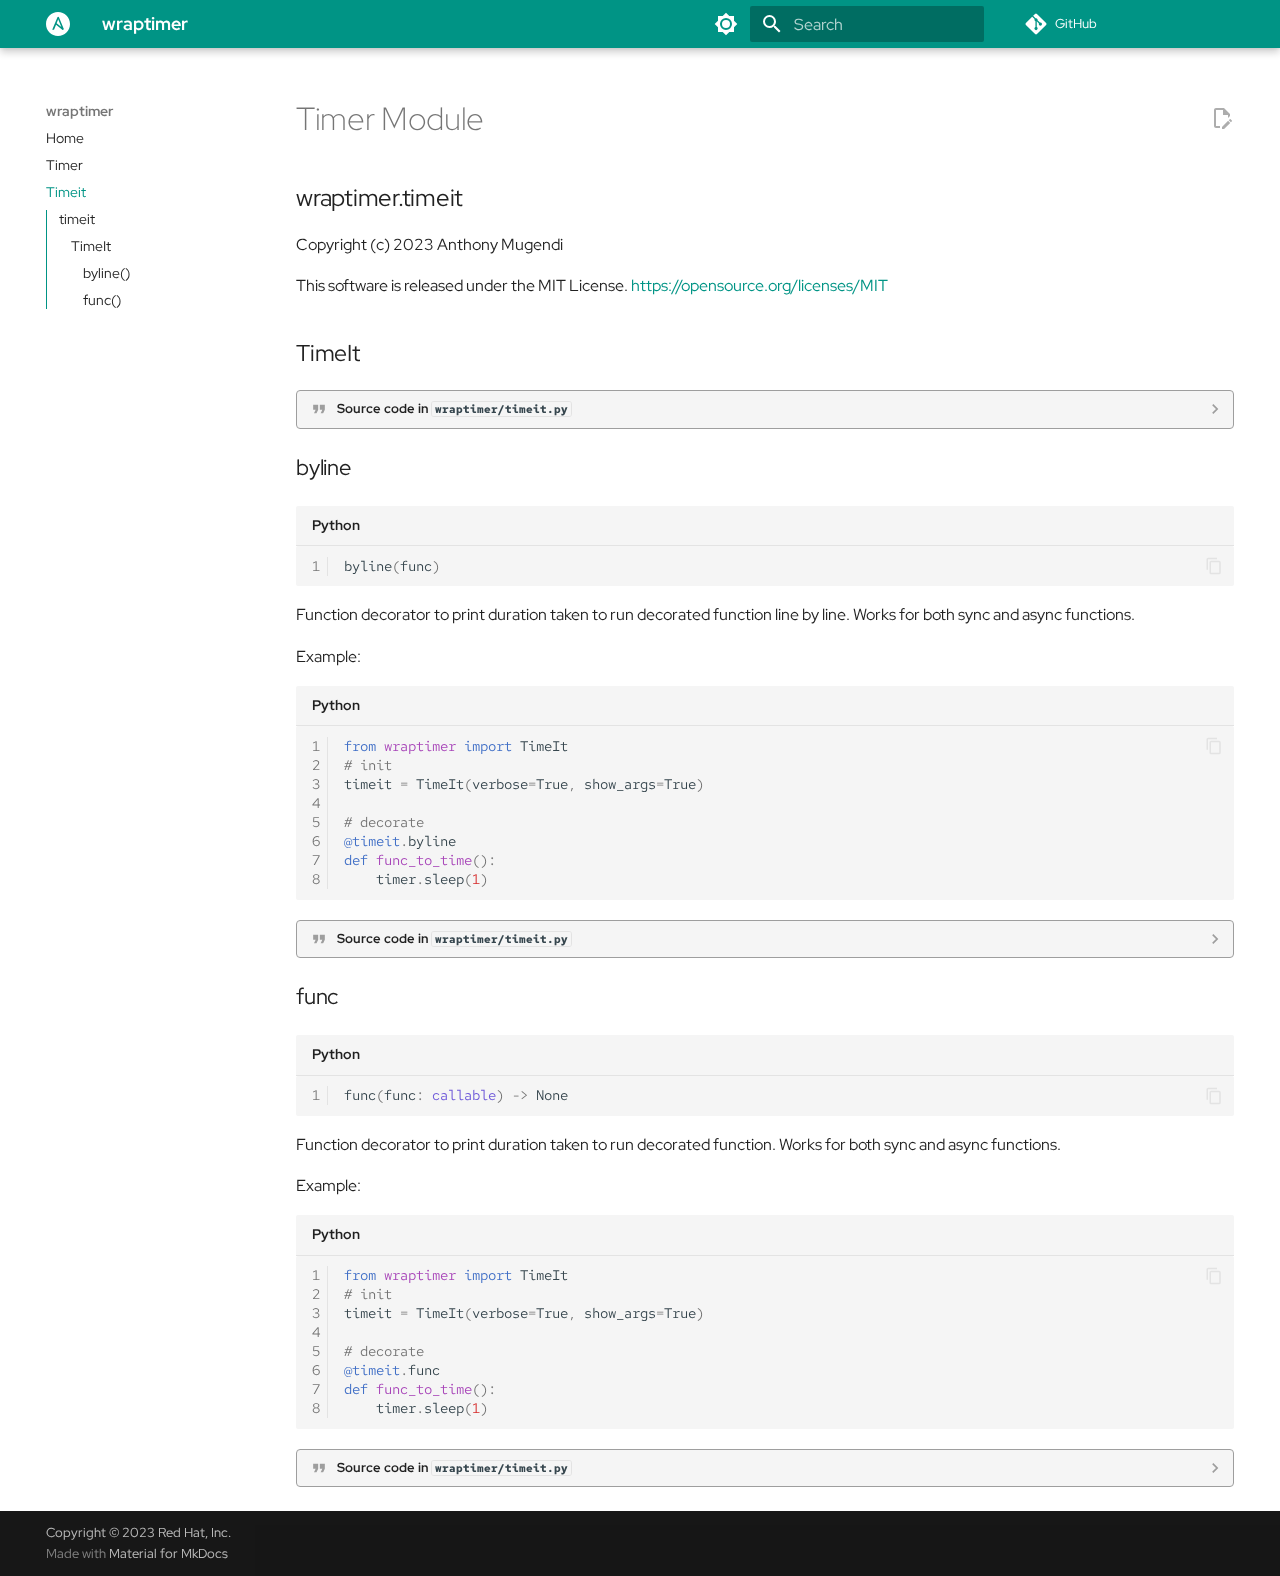
==== commit ffa7c215: "Deployed 84aebb6 with MkDocs version: 1.4.3" ====
--- a/timeit/index.html
+++ b/timeit/index.html
@@ -8,6 +8,8 @@
       
       
       
+        <link rel="canonical" href="https://mugendi.github.io/wraptimer/timeit/">
+      
       
         <link rel="prev" href="../timer/">
       
@@ -55,7 +57,7 @@
       
         <meta  property="og:description"  content="None" >
       
-        <meta  property="og:image"  content="./assets/images/social/timeit.png" >
+        <meta  property="og:image"  content="https://mugendi.github.io/wraptimer/assets/images/social/timeit.png" >
       
         <meta  property="og:image:type"  content="image/png" >
       
@@ -63,7 +65,7 @@
       
         <meta  property="og:image:height"  content="630" >
       
-        <meta  property="og:url"  content="None" >
+        <meta  property="og:url"  content="https://mugendi.github.io/wraptimer/timeit/" >
       
         <meta  name="twitter:card"  content="summary_large_image" >
       
@@ -71,7 +73,7 @@
       
         <meta  name="twitter:description"  content="None" >
       
-        <meta  name="twitter:image"  content="./assets/images/social/timeit.png" >
+        <meta  name="twitter:image"  content="https://mugendi.github.io/wraptimer/assets/images/social/timeit.png" >
       
     
     
@@ -207,6 +209,18 @@
 </div>
     
     
+      <div class="md-header__source">
+        <a href="https://github.com/mugendi/wraptimer" title="Go to repository" class="md-source" data-md-component="source">
+  <div class="md-source__icon md-icon">
+    
+    <svg xmlns="http://www.w3.org/2000/svg" viewBox="0 0 448 512"><!--! Font Awesome Free 6.4.0 by @fontawesome - https://fontawesome.com License - https://fontawesome.com/license/free (Icons: CC BY 4.0, Fonts: SIL OFL 1.1, Code: MIT License) Copyright 2023 Fonticons, Inc.--><path d="M439.55 236.05 244 40.45a28.87 28.87 0 0 0-40.81 0l-40.66 40.63 51.52 51.52c27.06-9.14 52.68 16.77 43.39 43.68l49.66 49.66c34.23-11.8 61.18 31 35.47 56.69-26.49 26.49-70.21-2.87-56-37.34L240.22 199v121.85c25.3 12.54 22.26 41.85 9.08 55a34.34 34.34 0 0 1-48.55 0c-17.57-17.6-11.07-46.91 11.25-56v-123c-20.8-8.51-24.6-30.74-18.64-45L142.57 101 8.45 235.14a28.86 28.86 0 0 0 0 40.81l195.61 195.6a28.86 28.86 0 0 0 40.8 0l194.69-194.69a28.86 28.86 0 0 0 0-40.81z"/></svg>
+  </div>
+  <div class="md-source__repository">
+    GitHub
+  </div>
+</a>
+      </div>
+    
   </nav>
   
 </header>
@@ -248,6 +262,18 @@
     wraptimer
   </label>
   
+    <div class="md-nav__source">
+      <a href="https://github.com/mugendi/wraptimer" title="Go to repository" class="md-source" data-md-component="source">
+  <div class="md-source__icon md-icon">
+    
+    <svg xmlns="http://www.w3.org/2000/svg" viewBox="0 0 448 512"><!--! Font Awesome Free 6.4.0 by @fontawesome - https://fontawesome.com License - https://fontawesome.com/license/free (Icons: CC BY 4.0, Fonts: SIL OFL 1.1, Code: MIT License) Copyright 2023 Fonticons, Inc.--><path d="M439.55 236.05 244 40.45a28.87 28.87 0 0 0-40.81 0l-40.66 40.63 51.52 51.52c27.06-9.14 52.68 16.77 43.39 43.68l49.66 49.66c34.23-11.8 61.18 31 35.47 56.69-26.49 26.49-70.21-2.87-56-37.34L240.22 199v121.85c25.3 12.54 22.26 41.85 9.08 55a34.34 34.34 0 0 1-48.55 0c-17.57-17.6-11.07-46.91 11.25-56v-123c-20.8-8.51-24.6-30.74-18.64-45L142.57 101 8.45 235.14a28.86 28.86 0 0 0 0 40.81l195.61 195.6a28.86 28.86 0 0 0 40.8 0l194.69-194.69a28.86 28.86 0 0 0 0-40.81z"/></svg>
+  </div>
+  <div class="md-source__repository">
+    GitHub
+  </div>
+</a>
+    </div>
+  
   <ul class="md-nav__list" data-md-scrollfix>
     
       
@@ -387,7 +413,7 @@
 
 
   
-    <a href="blob/main/docs/timeit.md" title="Edit this page" class="md-content__button md-icon">
+    <a href="https://github.com/mugendi/wraptimer/blob/main/docs/timeit.md" title="Edit this page" class="md-content__button md-icon">
       
       <svg xmlns="http://www.w3.org/2000/svg" viewBox="0 0 24 24"><path d="M10 20H6V4h7v5h5v3.1l2-2V8l-6-6H6c-1.1 0-2 .9-2 2v16c0 1.1.9 2 2 2h4v-2m10.2-7c.1 0 .3.1.4.2l1.3 1.3c.2.2.2.6 0 .8l-1 1-2.1-2.1 1-1c.1-.1.2-.2.4-.2m0 3.9L14.1 23H12v-2.1l6.1-6.1 2.1 2.1Z"/></svg>
     </a>
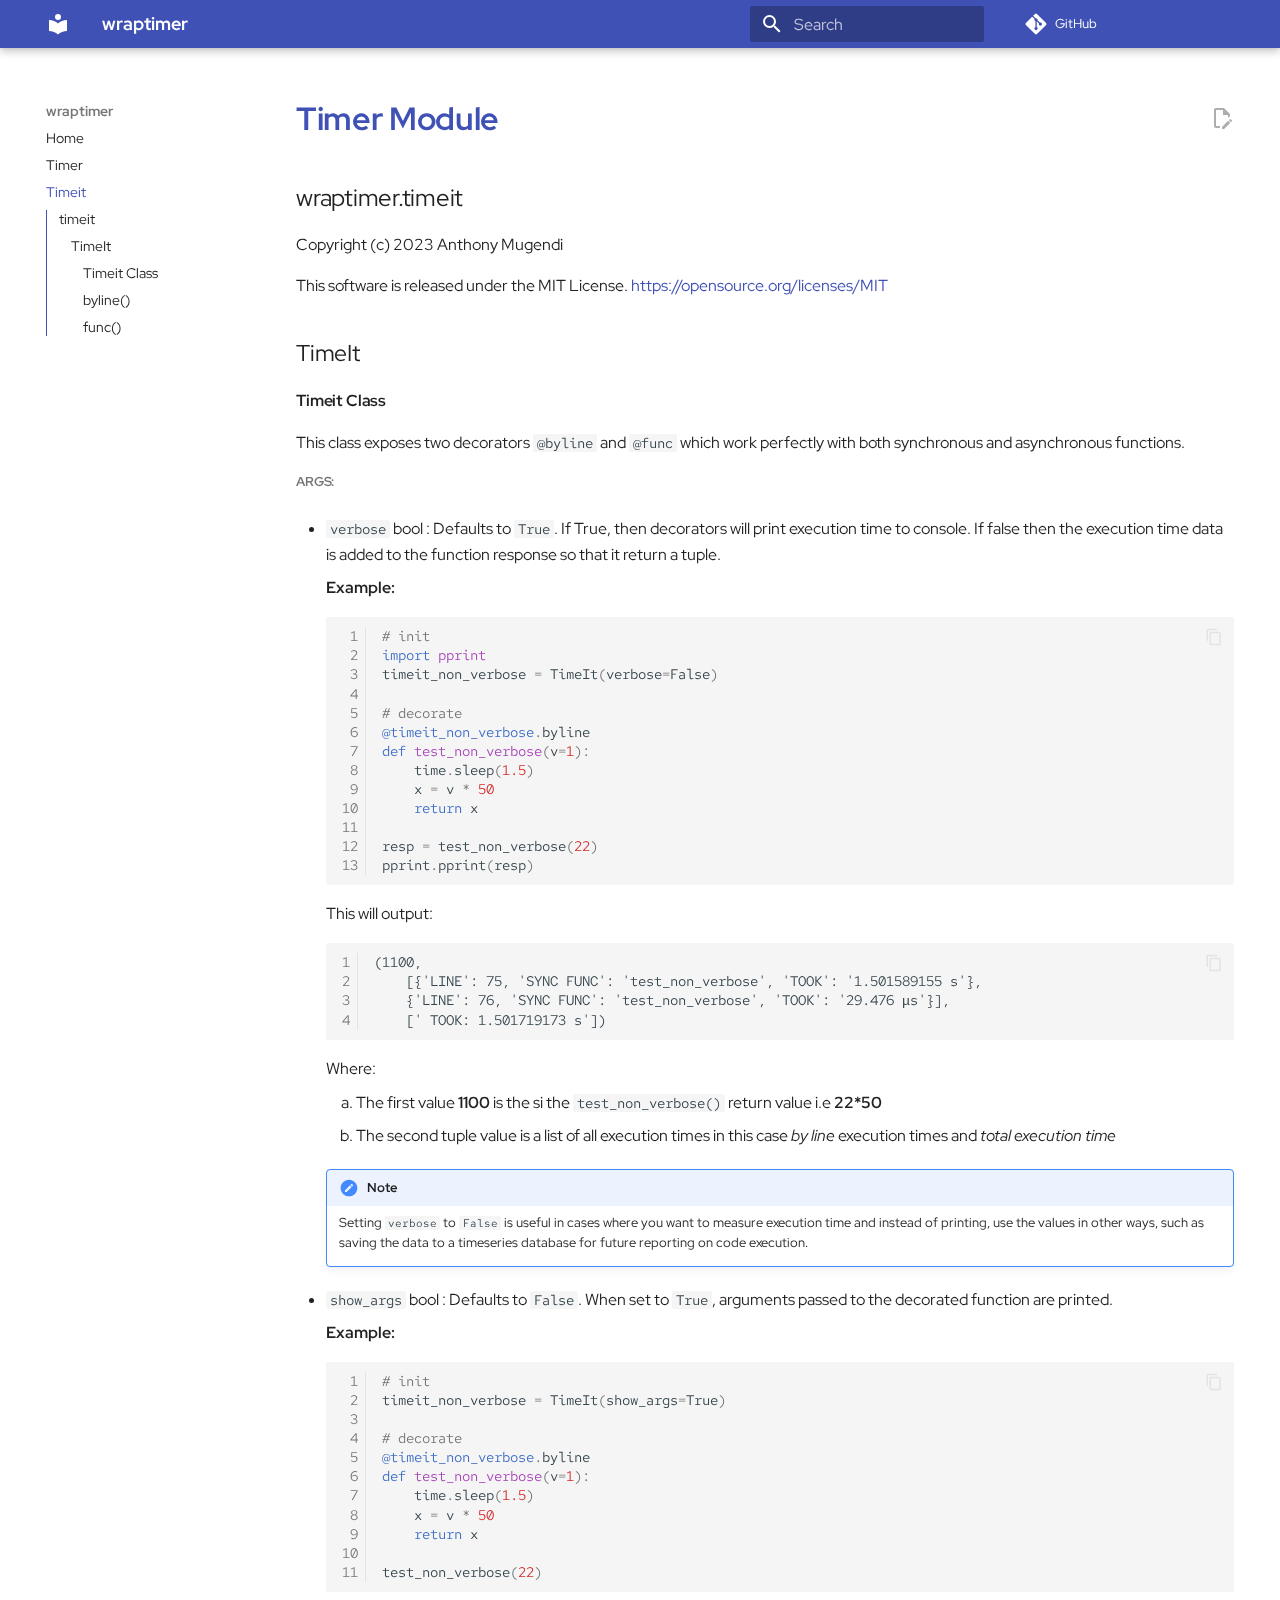
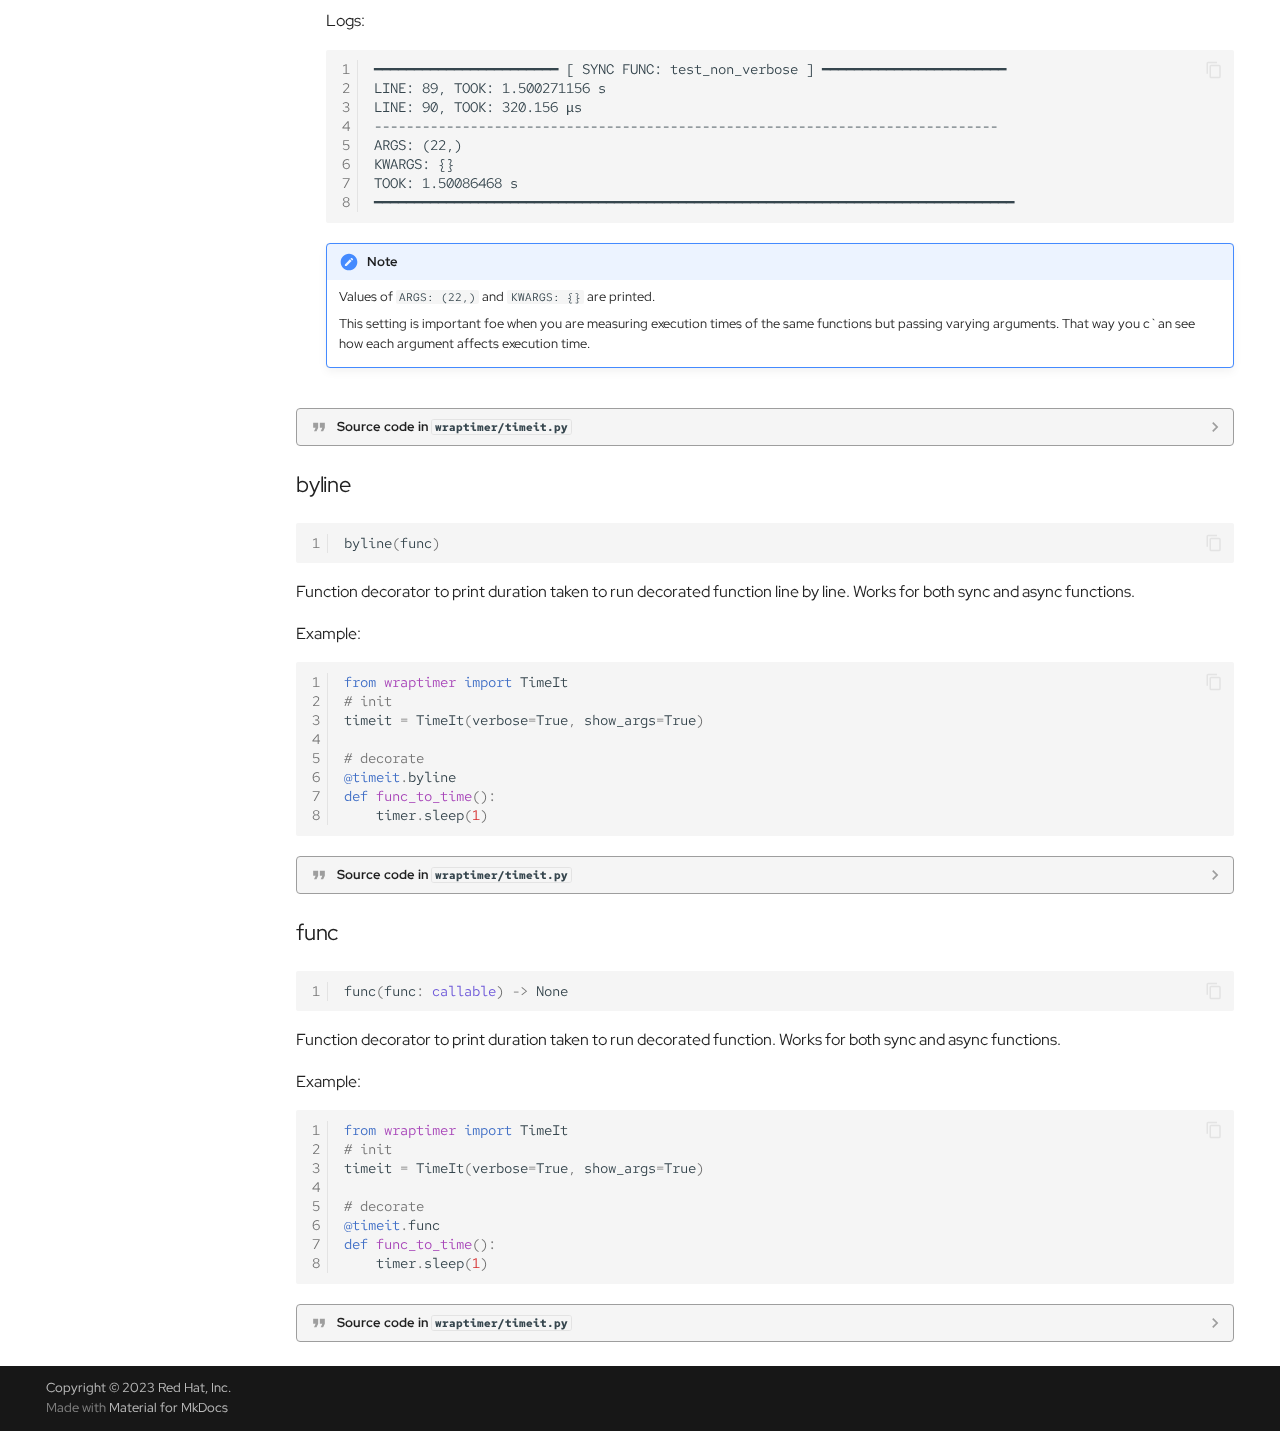
==== commit 8f331c84: "Deployed 565f660 with MkDocs version: 1.4.3" ====
--- a/timeit/index.html
+++ b/timeit/index.html
@@ -44,6 +44,8 @@
     
       <link rel="stylesheet" href="../assets/_mkdocstrings.css">
     
+      <link rel="stylesheet" href="../styles/extra.css">
+    
     <script>__md_scope=new URL("..",location),__md_hash=e=>[...e].reduce((e,_)=>(e<<5)-e+_.charCodeAt(0),0),__md_get=(e,_=localStorage,t=__md_scope)=>JSON.parse(_.getItem(t.pathname+"."+e)),__md_set=(e,_,t=localStorage,a=__md_scope)=>{try{t.setItem(a.pathname+"."+e,JSON.stringify(_))}catch(e){}}</script>
     
       
@@ -87,7 +89,7 @@
     
     
     
-    <body dir="ltr" data-md-color-scheme="default" data-md-color-primary="teal" data-md-color-accent="teal">
+    <body dir="ltr" data-md-color-scheme="default" data-md-color-primary="indigo" data-md-color-accent="indigo">
   
     
     
@@ -118,13 +120,7 @@
     <a href=".." title="wraptimer" class="md-header__button md-logo" aria-label="wraptimer" data-md-component="logo">
       
   
-  <?xml version="1.0" encoding="UTF-8" standalone="no"?>
-<!DOCTYPE svg PUBLIC "-//W3C//DTD SVG 1.1//EN" "http://www.w3.org/Graphics/SVG/1.1/DTD/svg11.dtd">
-<svg width="100%" height="100%" viewBox="0 0 256 256" version="1.1" xmlns="http://www.w3.org/2000/svg" xmlns:xlink="http://www.w3.org/1999/xlink" xml:space="preserve" xmlns:serif="http://www.serif.com/" style="fill-rule:evenodd;clip-rule:evenodd;stroke-linejoin:round;stroke-miterlimit:2;">
-    <g id="ansible-aap">
-        <path d="M128,0C198.645,0 256,57.355 256,128C256,198.645 198.645,256 128,256C57.355,256 0,198.645 0,128C0,57.355 57.355,0 128,0ZM189.094,178.686L138.002,55.958C136.786,52.714 133.677,50.416 130.163,50.551C126.513,50.416 123.269,52.714 122.053,55.958L66.23,190.446L85.423,190.446L107.455,135.029L173.55,188.418C175.442,190.31 178.011,191.392 180.579,191.527C185.58,191.662 189.77,187.742 189.905,182.606L189.905,182.336C189.77,181.119 189.499,179.903 189.094,178.686ZM130.298,78.125L163.413,159.899L113.402,120.431L130.298,78.125Z" style="fill:white;"/>
-    </g>
-</svg>
+  <svg xmlns="http://www.w3.org/2000/svg" viewBox="0 0 24 24"><path d="M12 8a3 3 0 0 0 3-3 3 3 0 0 0-3-3 3 3 0 0 0-3 3 3 3 0 0 0 3 3m0 3.54C9.64 9.35 6.5 8 3 8v11c3.5 0 6.64 1.35 9 3.54 2.36-2.19 5.5-3.54 9-3.54V8c-3.5 0-6.64 1.35-9 3.54Z"/></svg>
 
     </a>
     <label class="md-header__button md-icon" for="__drawer">
@@ -153,21 +149,7 @@
             
             
             
-            <input class="md-option" data-md-color-media="" data-md-color-scheme="default" data-md-color-primary="teal" data-md-color-accent="teal"  aria-label="Switch to dark mode"  type="radio" name="__palette" id="__palette_1">
-            
-              <label class="md-header__button md-icon" title="Switch to dark mode" for="__palette_2" hidden>
-                <svg xmlns="http://www.w3.org/2000/svg" viewBox="0 0 24 24"><path d="M12 8a4 4 0 0 0-4 4 4 4 0 0 0 4 4 4 4 0 0 0 4-4 4 4 0 0 0-4-4m0 10a6 6 0 0 1-6-6 6 6 0 0 1 6-6 6 6 0 0 1 6 6 6 6 0 0 1-6 6m8-9.31V4h-4.69L12 .69 8.69 4H4v4.69L.69 12 4 15.31V20h4.69L12 23.31 15.31 20H20v-4.69L23.31 12 20 8.69Z"/></svg>
-              </label>
-            
-          
-            
-            
-            
-            <input class="md-option" data-md-color-media="" data-md-color-scheme="slate" data-md-color-primary="teal" data-md-color-accent="teal"  aria-label="Switch to light mode"  type="radio" name="__palette" id="__palette_2">
-            
-              <label class="md-header__button md-icon" title="Switch to light mode" for="__palette_1" hidden>
-                <svg xmlns="http://www.w3.org/2000/svg" viewBox="0 0 24 24"><path d="M12 18c-.89 0-1.74-.2-2.5-.55C11.56 16.5 13 14.42 13 12c0-2.42-1.44-4.5-3.5-5.45C10.26 6.2 11.11 6 12 6a6 6 0 0 1 6 6 6 6 0 0 1-6 6m8-9.31V4h-4.69L12 .69 8.69 4H4v4.69L.69 12 4 15.31V20h4.69L12 23.31 15.31 20H20v-4.69L23.31 12 20 8.69Z"/></svg>
-              </label>
+            <input class="md-option" data-md-color-media="" data-md-color-scheme="default" data-md-color-primary="indigo" data-md-color-accent="indigo"  aria-hidden="true"  type="radio" name="__palette" id="__palette_1">
             
           
         </form>
@@ -250,13 +232,7 @@
     <a href=".." title="wraptimer" class="md-nav__button md-logo" aria-label="wraptimer" data-md-component="logo">
       
   
-  <?xml version="1.0" encoding="UTF-8" standalone="no"?>
-<!DOCTYPE svg PUBLIC "-//W3C//DTD SVG 1.1//EN" "http://www.w3.org/Graphics/SVG/1.1/DTD/svg11.dtd">
-<svg width="100%" height="100%" viewBox="0 0 256 256" version="1.1" xmlns="http://www.w3.org/2000/svg" xmlns:xlink="http://www.w3.org/1999/xlink" xml:space="preserve" xmlns:serif="http://www.serif.com/" style="fill-rule:evenodd;clip-rule:evenodd;stroke-linejoin:round;stroke-miterlimit:2;">
-    <g id="ansible-aap">
-        <path d="M128,0C198.645,0 256,57.355 256,128C256,198.645 198.645,256 128,256C57.355,256 0,198.645 0,128C0,57.355 57.355,0 128,0ZM189.094,178.686L138.002,55.958C136.786,52.714 133.677,50.416 130.163,50.551C126.513,50.416 123.269,52.714 122.053,55.958L66.23,190.446L85.423,190.446L107.455,135.029L173.55,188.418C175.442,190.31 178.011,191.392 180.579,191.527C185.58,191.662 189.77,187.742 189.905,182.606L189.905,182.336C189.77,181.119 189.499,179.903 189.094,178.686ZM130.298,78.125L163.413,159.899L113.402,120.431L130.298,78.125Z" style="fill:white;"/>
-    </g>
-</svg>
+  <svg xmlns="http://www.w3.org/2000/svg" viewBox="0 0 24 24"><path d="M12 8a3 3 0 0 0 3-3 3 3 0 0 0-3-3 3 3 0 0 0-3 3 3 3 0 0 0 3 3m0 3.54C9.64 9.35 6.5 8 3 8v11c3.5 0 6.64 1.35 9 3.54 2.36-2.19 5.5-3.54 9-3.54V8c-3.5 0-6.64 1.35-9 3.54Z"/></svg>
 
     </a>
     wraptimer
@@ -362,6 +338,13 @@
   
     <nav class="md-nav" aria-label="TimeIt">
       <ul class="md-nav__list">
+        
+          <li class="md-nav__item">
+  <a href="#wraptimer.timeit.TimeIt--timeit-class" class="md-nav__link">
+    Timeit Class
+  </a>
+  
+</li>
         
           <li class="md-nav__item">
   <a href="#wraptimer.timeit.TimeIt.byline" class="md-nav__link">
@@ -446,6 +429,14 @@
       <p>Copyright (c) 2023 Anthony Mugendi</p>
 <p>This software is released under the MIT License.
 <a href="https://opensource.org/licenses/MIT">https://opensource.org/licenses/MIT</a></p>
+<!--
+ Copyright (c) 2023 Anthony Mugendi
+
+ This software is released under the MIT License.
+ https://opensource.org/licenses/MIT
+-->
+
+<!-- Sample Abbreviations -->
 
   
 
@@ -471,11 +462,135 @@
 
   <div class="doc doc-contents ">
 
+  
+      <h4 id="wraptimer.timeit.TimeIt--timeit-class">Timeit Class<a class="headerlink" href="#wraptimer.timeit.TimeIt--timeit-class" title="Permanent link">&para;</a></h4>
+<p>This class exposes two decorators <code>@byline</code> and <code>@func</code>
+which work perfectly with both synchronous and asynchronous
+functions.</p>
+<h5 id="wraptimer.timeit.TimeIt--args">Args:<a class="headerlink" href="#wraptimer.timeit.TimeIt--args" title="Permanent link">&para;</a></h5>
+<ul>
+<li>
+<p><code>verbose</code> bool : Defaults to <code>True</code>.
+If True, then decorators will print execution time
+to console. If false then the execution time data is added to
+the function response so that it return a tuple.</p>
+<p><strong>Example:</strong>
+<div class="highlight"><table class="highlighttable"><tr><td class="linenos"><div class="linenodiv"><pre><span></span><span class="normal"><a href="#__codelineno-0-1"> 1</a></span>
+<span class="normal"><a href="#__codelineno-0-2"> 2</a></span>
+<span class="normal"><a href="#__codelineno-0-3"> 3</a></span>
+<span class="normal"><a href="#__codelineno-0-4"> 4</a></span>
+<span class="normal"><a href="#__codelineno-0-5"> 5</a></span>
+<span class="normal"><a href="#__codelineno-0-6"> 6</a></span>
+<span class="normal"><a href="#__codelineno-0-7"> 7</a></span>
+<span class="normal"><a href="#__codelineno-0-8"> 8</a></span>
+<span class="normal"><a href="#__codelineno-0-9"> 9</a></span>
+<span class="normal"><a href="#__codelineno-0-10">10</a></span>
+<span class="normal"><a href="#__codelineno-0-11">11</a></span>
+<span class="normal"><a href="#__codelineno-0-12">12</a></span>
+<span class="normal"><a href="#__codelineno-0-13">13</a></span></pre></div></td><td class="code"><div><pre><span></span><code><a id="__codelineno-0-1" name="__codelineno-0-1"></a><span class="c1"># init</span>
+<a id="__codelineno-0-2" name="__codelineno-0-2"></a><span class="kn">import</span> <span class="nn">pprint</span>
+<a id="__codelineno-0-3" name="__codelineno-0-3"></a><span class="n">timeit_non_verbose</span> <span class="o">=</span> <span class="n">TimeIt</span><span class="p">(</span><span class="n">verbose</span><span class="o">=</span><span class="kc">False</span><span class="p">)</span>
+<a id="__codelineno-0-4" name="__codelineno-0-4"></a>
+<a id="__codelineno-0-5" name="__codelineno-0-5"></a><span class="c1"># decorate</span>
+<a id="__codelineno-0-6" name="__codelineno-0-6"></a><span class="nd">@timeit_non_verbose</span><span class="o">.</span><span class="n">byline</span>
+<a id="__codelineno-0-7" name="__codelineno-0-7"></a><span class="k">def</span> <span class="nf">test_non_verbose</span><span class="p">(</span><span class="n">v</span><span class="o">=</span><span class="mi">1</span><span class="p">):</span>
+<a id="__codelineno-0-8" name="__codelineno-0-8"></a>    <span class="n">time</span><span class="o">.</span><span class="n">sleep</span><span class="p">(</span><span class="mf">1.5</span><span class="p">)</span>
+<a id="__codelineno-0-9" name="__codelineno-0-9"></a>    <span class="n">x</span> <span class="o">=</span> <span class="n">v</span> <span class="o">*</span> <span class="mi">50</span>
+<a id="__codelineno-0-10" name="__codelineno-0-10"></a>    <span class="k">return</span> <span class="n">x</span>
+<a id="__codelineno-0-11" name="__codelineno-0-11"></a>
+<a id="__codelineno-0-12" name="__codelineno-0-12"></a><span class="n">resp</span> <span class="o">=</span> <span class="n">test_non_verbose</span><span class="p">(</span><span class="mi">22</span><span class="p">)</span>
+<a id="__codelineno-0-13" name="__codelineno-0-13"></a><span class="n">pprint</span><span class="o">.</span><span class="n">pprint</span><span class="p">(</span><span class="n">resp</span><span class="p">)</span>
+</code></pre></div></td></tr></table></div>
+This will output:
+<div class="highlight"><table class="highlighttable"><tr><td class="linenos"><div class="linenodiv"><pre><span></span><span class="normal"><a href="#__codelineno-1-1">1</a></span>
+<span class="normal"><a href="#__codelineno-1-2">2</a></span>
+<span class="normal"><a href="#__codelineno-1-3">3</a></span>
+<span class="normal"><a href="#__codelineno-1-4">4</a></span></pre></div></td><td class="code"><div><pre><span></span><code><a id="__codelineno-1-1" name="__codelineno-1-1"></a>(1100,
+<a id="__codelineno-1-2" name="__codelineno-1-2"></a>    [{&#39;LINE&#39;: 75, &#39;SYNC FUNC&#39;: &#39;test_non_verbose&#39;, &#39;TOOK&#39;: &#39;1.501589155 s&#39;},
+<a id="__codelineno-1-3" name="__codelineno-1-3"></a>    {&#39;LINE&#39;: 76, &#39;SYNC FUNC&#39;: &#39;test_non_verbose&#39;, &#39;TOOK&#39;: &#39;29.476 μs&#39;}],
+<a id="__codelineno-1-4" name="__codelineno-1-4"></a>    [&#39; TOOK: 1.501719173 s&#39;])
+</code></pre></div></td></tr></table></div>
+Where:</p>
+<ol>
+<li>The first value <strong>1100</strong> is the si the <code>test_non_verbose()</code>
+return value i.e <strong>22*50</strong></li>
+<li>The second tuple value is a list of all execution times
+in this case <em>by line</em> execution times and <em>total execution time</em></li>
+</ol>
+<div class="admonition note">
+<p class="admonition-title">Note</p>
+<p>Setting <code>verbose</code> to <code>False</code> is useful in cases where you want
+to measure execution time and instead of printing, use the values
+in other ways, such as saving the data to a timeseries database
+for future reporting on code execution.</p>
+</div>
+</li>
+<li>
+<p><code>show_args</code> bool : Defaults to <code>False</code>. When set to <code>True</code>, arguments
+passed to the decorated function are printed.</p>
+<p><strong>Example:</strong>
+<div class="highlight"><table class="highlighttable"><tr><td class="linenos"><div class="linenodiv"><pre><span></span><span class="normal"><a href="#__codelineno-2-1"> 1</a></span>
+<span class="normal"><a href="#__codelineno-2-2"> 2</a></span>
+<span class="normal"><a href="#__codelineno-2-3"> 3</a></span>
+<span class="normal"><a href="#__codelineno-2-4"> 4</a></span>
+<span class="normal"><a href="#__codelineno-2-5"> 5</a></span>
+<span class="normal"><a href="#__codelineno-2-6"> 6</a></span>
+<span class="normal"><a href="#__codelineno-2-7"> 7</a></span>
+<span class="normal"><a href="#__codelineno-2-8"> 8</a></span>
+<span class="normal"><a href="#__codelineno-2-9"> 9</a></span>
+<span class="normal"><a href="#__codelineno-2-10">10</a></span>
+<span class="normal"><a href="#__codelineno-2-11">11</a></span></pre></div></td><td class="code"><div><pre><span></span><code><a id="__codelineno-2-1" name="__codelineno-2-1"></a><span class="c1"># init</span>
+<a id="__codelineno-2-2" name="__codelineno-2-2"></a><span class="n">timeit_non_verbose</span> <span class="o">=</span> <span class="n">TimeIt</span><span class="p">(</span><span class="n">show_args</span><span class="o">=</span><span class="kc">True</span><span class="p">)</span>
+<a id="__codelineno-2-3" name="__codelineno-2-3"></a>
+<a id="__codelineno-2-4" name="__codelineno-2-4"></a><span class="c1"># decorate</span>
+<a id="__codelineno-2-5" name="__codelineno-2-5"></a><span class="nd">@timeit_non_verbose</span><span class="o">.</span><span class="n">byline</span>
+<a id="__codelineno-2-6" name="__codelineno-2-6"></a><span class="k">def</span> <span class="nf">test_non_verbose</span><span class="p">(</span><span class="n">v</span><span class="o">=</span><span class="mi">1</span><span class="p">):</span>
+<a id="__codelineno-2-7" name="__codelineno-2-7"></a>    <span class="n">time</span><span class="o">.</span><span class="n">sleep</span><span class="p">(</span><span class="mf">1.5</span><span class="p">)</span>
+<a id="__codelineno-2-8" name="__codelineno-2-8"></a>    <span class="n">x</span> <span class="o">=</span> <span class="n">v</span> <span class="o">*</span> <span class="mi">50</span>
+<a id="__codelineno-2-9" name="__codelineno-2-9"></a>    <span class="k">return</span> <span class="n">x</span>
+<a id="__codelineno-2-10" name="__codelineno-2-10"></a>
+<a id="__codelineno-2-11" name="__codelineno-2-11"></a><span class="n">test_non_verbose</span><span class="p">(</span><span class="mi">22</span><span class="p">)</span>
+</code></pre></div></td></tr></table></div>
+Logs:
+<img alt="" src="images/" />
+<div class="highlight"><table class="highlighttable"><tr><td class="linenos"><div class="linenodiv"><pre><span></span><span class="normal"><a href="#__codelineno-3-1">1</a></span>
+<span class="normal"><a href="#__codelineno-3-2">2</a></span>
+<span class="normal"><a href="#__codelineno-3-3">3</a></span>
+<span class="normal"><a href="#__codelineno-3-4">4</a></span>
+<span class="normal"><a href="#__codelineno-3-5">5</a></span>
+<span class="normal"><a href="#__codelineno-3-6">6</a></span>
+<span class="normal"><a href="#__codelineno-3-7">7</a></span>
+<span class="normal"><a href="#__codelineno-3-8">8</a></span></pre></div></td><td class="code"><div><pre><span></span><code><a id="__codelineno-3-1" name="__codelineno-3-1"></a>━━━━━━━━━━━━━━━━━━━━━━━ [ SYNC FUNC: test_non_verbose ] ━━━━━━━━━━━━━━━━━━━━━━━
+<a id="__codelineno-3-2" name="__codelineno-3-2"></a>LINE: 89, TOOK: 1.500271156 s
+<a id="__codelineno-3-3" name="__codelineno-3-3"></a>LINE: 90, TOOK: 320.156 μs
+<a id="__codelineno-3-4" name="__codelineno-3-4"></a>------------------------------------------------------------------------------
+<a id="__codelineno-3-5" name="__codelineno-3-5"></a>ARGS: (22,)
+<a id="__codelineno-3-6" name="__codelineno-3-6"></a>KWARGS: {}
+<a id="__codelineno-3-7" name="__codelineno-3-7"></a>TOOK: 1.50086468 s
+<a id="__codelineno-3-8" name="__codelineno-3-8"></a>━━━━━━━━━━━━━━━━━━━━━━━━━━━━━━━━━━━━━━━━━━━━━━━━━━━━━━━━━━━━━━━━━━━━━━━━━━━━━━━━
+</code></pre></div></td></tr></table></div></p>
+<div class="admonition note">
+<p class="admonition-title">Note</p>
+<p>Values of <code>ARGS: (22,)</code> and <code>KWARGS: {}</code> are printed.</p>
+<p>This setting is important foe when you are measuring execution
+times of the same functions but passing varying arguments.
+That way you c`an see how each argument affects execution time.</p>
+</div>
+</li>
+</ul>
+<!--
+ Copyright (c) 2023 Anthony Mugendi
+
+ This software is released under the MIT License.
+ https://opensource.org/licenses/MIT
+-->
+
+<!-- Sample Abbreviations -->
 
 
         <details class="quote">
           <summary>Source code in <code>wraptimer/timeit.py</code></summary>
-          <div class="highlight"><table class="highlighttable"><tr><th colspan="2" class="filename"><span class="filename">Python</span></th></tr><tr><td class="linenos"><div class="linenodiv"><pre><span></span><span class="normal"><a href="#__codelineno-0-14"> 14</a></span>
+          <div class="highlight"><table class="highlighttable"><tr><td class="linenos"><div class="linenodiv"><pre><span></span><span class="normal"><a href="#__codelineno-0-14"> 14</a></span>
 <span class="normal"><a href="#__codelineno-0-15"> 15</a></span>
 <span class="normal"><a href="#__codelineno-0-16"> 16</a></span>
 <span class="normal"><a href="#__codelineno-0-17"> 17</a></span>
@@ -610,142 +725,318 @@
 <span class="normal"><a href="#__codelineno-0-146">146</a></span>
 <span class="normal"><a href="#__codelineno-0-147">147</a></span>
 <span class="normal"><a href="#__codelineno-0-148">148</a></span>
-<span class="normal"><a href="#__codelineno-0-149">149</a></span></pre></div></td><td class="code"><div><pre><span></span><code><a id="__codelineno-0-14" name="__codelineno-0-14"></a><span class="k">class</span> <span class="nc">TimeIt</span><span class="p">:</span>
-<a id="__codelineno-0-15" name="__codelineno-0-15"></a>    <span class="k">def</span> <span class="fm">__init__</span><span class="p">(</span><span class="bp">self</span><span class="p">,</span> <span class="n">verbose</span><span class="p">:</span> <span class="nb">bool</span> <span class="o">=</span> <span class="kc">True</span><span class="p">,</span> <span class="n">show_args</span><span class="p">:</span> <span class="nb">bool</span> <span class="o">=</span> <span class="kc">False</span><span class="p">):</span>
-<a id="__codelineno-0-16" name="__codelineno-0-16"></a>        <span class="bp">self</span><span class="o">.</span><span class="n">verbose</span> <span class="o">=</span> <span class="n">verbose</span>
-<a id="__codelineno-0-17" name="__codelineno-0-17"></a>        <span class="bp">self</span><span class="o">.</span><span class="n">show_args</span> <span class="o">=</span> <span class="n">show_args</span>
-<a id="__codelineno-0-18" name="__codelineno-0-18"></a>
-<a id="__codelineno-0-19" name="__codelineno-0-19"></a>    <span class="k">def</span> <span class="nf">byline</span><span class="p">(</span><span class="bp">self</span><span class="p">,</span> <span class="n">func</span><span class="p">):</span>
-<a id="__codelineno-0-20" name="__codelineno-0-20"></a><span class="w">        </span><span class="sd">&quot;&quot;&quot;Function decorator to print duration taken to run decorated function</span>
-<a id="__codelineno-0-21" name="__codelineno-0-21"></a><span class="sd">        line by line.</span>
-<a id="__codelineno-0-22" name="__codelineno-0-22"></a><span class="sd">        Works for both sync and async functions.</span>
-<a id="__codelineno-0-23" name="__codelineno-0-23"></a>
-<a id="__codelineno-0-24" name="__codelineno-0-24"></a><span class="sd">        Example:</span>
-<a id="__codelineno-0-25" name="__codelineno-0-25"></a>
-<a id="__codelineno-0-26" name="__codelineno-0-26"></a><span class="sd">        ```python</span>
-<a id="__codelineno-0-27" name="__codelineno-0-27"></a><span class="sd">        from wraptimer import TimeIt</span>
-<a id="__codelineno-0-28" name="__codelineno-0-28"></a><span class="sd">        # init</span>
-<a id="__codelineno-0-29" name="__codelineno-0-29"></a><span class="sd">        timeit = TimeIt(verbose=True, show_args=True)</span>
-<a id="__codelineno-0-30" name="__codelineno-0-30"></a>
-<a id="__codelineno-0-31" name="__codelineno-0-31"></a><span class="sd">        # decorate</span>
-<a id="__codelineno-0-32" name="__codelineno-0-32"></a><span class="sd">        @timeit.byline</span>
-<a id="__codelineno-0-33" name="__codelineno-0-33"></a><span class="sd">        def func_to_time():</span>
-<a id="__codelineno-0-34" name="__codelineno-0-34"></a><span class="sd">            timer.sleep(1)</span>
-<a id="__codelineno-0-35" name="__codelineno-0-35"></a><span class="sd">        ```</span>
-<a id="__codelineno-0-36" name="__codelineno-0-36"></a><span class="sd">        &quot;&quot;&quot;</span>
-<a id="__codelineno-0-37" name="__codelineno-0-37"></a>
-<a id="__codelineno-0-38" name="__codelineno-0-38"></a>        <span class="nd">@wraps</span><span class="p">(</span><span class="n">func</span><span class="p">)</span>
-<a id="__codelineno-0-39" name="__codelineno-0-39"></a>        <span class="k">async</span> <span class="k">def</span> <span class="nf">wrapper</span><span class="p">(</span><span class="o">*</span><span class="n">args</span><span class="p">,</span> <span class="o">**</span><span class="n">kwargs</span><span class="p">):</span>
-<a id="__codelineno-0-40" name="__codelineno-0-40"></a>            <span class="n">debug_context</span> <span class="o">=</span> <span class="n">DebugContext</span><span class="p">(</span>
-<a id="__codelineno-0-41" name="__codelineno-0-41"></a>                <span class="n">name</span><span class="o">=</span><span class="n">func</span><span class="o">.</span><span class="vm">__name__</span><span class="p">,</span> <span class="n">verbose</span><span class="o">=</span><span class="bp">self</span><span class="o">.</span><span class="n">verbose</span><span class="p">,</span> <span class="n">func</span><span class="o">=</span><span class="n">func</span>
-<a id="__codelineno-0-42" name="__codelineno-0-42"></a>            <span class="p">)</span>
-<a id="__codelineno-0-43" name="__codelineno-0-43"></a>            <span class="k">with</span> <span class="n">debug_context</span><span class="p">:</span>
-<a id="__codelineno-0-44" name="__codelineno-0-44"></a>                <span class="n">t</span> <span class="o">=</span> <span class="n">Timer</span><span class="p">()</span>
-<a id="__codelineno-0-45" name="__codelineno-0-45"></a>                <span class="n">t</span><span class="o">.</span><span class="n">start</span><span class="p">()</span>
-<a id="__codelineno-0-46" name="__codelineno-0-46"></a>
-<a id="__codelineno-0-47" name="__codelineno-0-47"></a>                <span class="c1"># run with await if async function</span>
-<a id="__codelineno-0-48" name="__codelineno-0-48"></a>                <span class="k">if</span> <span class="n">asyncio</span><span class="o">.</span><span class="n">iscoroutinefunction</span><span class="p">(</span><span class="n">func</span><span class="p">):</span>
-<a id="__codelineno-0-49" name="__codelineno-0-49"></a>                    <span class="n">result</span> <span class="o">=</span> <span class="k">await</span> <span class="n">func</span><span class="p">(</span><span class="o">*</span><span class="n">args</span><span class="p">,</span> <span class="o">**</span><span class="n">kwargs</span><span class="p">)</span>
-<a id="__codelineno-0-50" name="__codelineno-0-50"></a>                <span class="k">else</span><span class="p">:</span>
-<a id="__codelineno-0-51" name="__codelineno-0-51"></a>                    <span class="n">result</span> <span class="o">=</span> <span class="n">func</span><span class="p">(</span><span class="o">*</span><span class="n">args</span><span class="p">,</span> <span class="o">**</span><span class="n">kwargs</span><span class="p">)</span>
-<a id="__codelineno-0-52" name="__codelineno-0-52"></a>
-<a id="__codelineno-0-53" name="__codelineno-0-53"></a>                <span class="n">t</span><span class="o">.</span><span class="n">stop</span><span class="p">()</span>
-<a id="__codelineno-0-54" name="__codelineno-0-54"></a>
-<a id="__codelineno-0-55" name="__codelineno-0-55"></a>                <span class="c1"># print(debug_context.traced)</span>
-<a id="__codelineno-0-56" name="__codelineno-0-56"></a>                <span class="k">if</span> <span class="bp">self</span><span class="o">.</span><span class="n">verbose</span><span class="p">:</span>
-<a id="__codelineno-0-57" name="__codelineno-0-57"></a>                    <span class="n">log</span><span class="p">(</span>
-<a id="__codelineno-0-58" name="__codelineno-0-58"></a>                        <span class="n">what</span><span class="o">=</span><span class="n">func</span><span class="p">,</span>
-<a id="__codelineno-0-59" name="__codelineno-0-59"></a>                        <span class="n">t</span><span class="o">=</span><span class="n">t</span><span class="p">,</span>
-<a id="__codelineno-0-60" name="__codelineno-0-60"></a>                        <span class="n">args</span><span class="o">=</span><span class="n">args</span><span class="p">,</span>
-<a id="__codelineno-0-61" name="__codelineno-0-61"></a>                        <span class="n">kwargs</span><span class="o">=</span><span class="n">kwargs</span><span class="p">,</span>
-<a id="__codelineno-0-62" name="__codelineno-0-62"></a>                        <span class="n">show_args</span><span class="o">=</span><span class="bp">self</span><span class="o">.</span><span class="n">show_args</span><span class="p">,</span>
-<a id="__codelineno-0-63" name="__codelineno-0-63"></a>                        <span class="n">draw_sep</span><span class="o">=</span><span class="p">[</span><span class="s2">&quot;bottom&quot;</span><span class="p">,</span> <span class="s2">&quot;mid&quot;</span><span class="p">],</span>
-<a id="__codelineno-0-64" name="__codelineno-0-64"></a>                    <span class="p">)</span>
-<a id="__codelineno-0-65" name="__codelineno-0-65"></a>                    <span class="k">return</span> <span class="n">result</span>
-<a id="__codelineno-0-66" name="__codelineno-0-66"></a>                <span class="k">else</span><span class="p">:</span>
-<a id="__codelineno-0-67" name="__codelineno-0-67"></a>                    <span class="k">return</span> <span class="p">(</span>
-<a id="__codelineno-0-68" name="__codelineno-0-68"></a>                        <span class="n">result</span><span class="p">,</span>
-<a id="__codelineno-0-69" name="__codelineno-0-69"></a>                        <span class="n">debug_context</span><span class="o">.</span><span class="n">traced</span><span class="p">,</span>
-<a id="__codelineno-0-70" name="__codelineno-0-70"></a>                        <span class="n">log</span><span class="p">(</span>
-<a id="__codelineno-0-71" name="__codelineno-0-71"></a>                            <span class="n">func</span><span class="p">,</span>
-<a id="__codelineno-0-72" name="__codelineno-0-72"></a>                            <span class="n">t</span><span class="p">,</span>
-<a id="__codelineno-0-73" name="__codelineno-0-73"></a>                            <span class="n">args</span><span class="p">,</span>
-<a id="__codelineno-0-74" name="__codelineno-0-74"></a>                            <span class="n">kwargs</span><span class="p">,</span>
-<a id="__codelineno-0-75" name="__codelineno-0-75"></a>                            <span class="bp">self</span><span class="o">.</span><span class="n">show_args</span><span class="p">,</span>
-<a id="__codelineno-0-76" name="__codelineno-0-76"></a>                            <span class="n">return_trace</span><span class="o">=</span><span class="kc">True</span><span class="p">,</span>
-<a id="__codelineno-0-77" name="__codelineno-0-77"></a>                        <span class="p">),</span>
-<a id="__codelineno-0-78" name="__codelineno-0-78"></a>                    <span class="p">)</span>
+<span class="normal"><a href="#__codelineno-0-149">149</a></span>
+<span class="normal"><a href="#__codelineno-0-150">150</a></span>
+<span class="normal"><a href="#__codelineno-0-151">151</a></span>
+<span class="normal"><a href="#__codelineno-0-152">152</a></span>
+<span class="normal"><a href="#__codelineno-0-153">153</a></span>
+<span class="normal"><a href="#__codelineno-0-154">154</a></span>
+<span class="normal"><a href="#__codelineno-0-155">155</a></span>
+<span class="normal"><a href="#__codelineno-0-156">156</a></span>
+<span class="normal"><a href="#__codelineno-0-157">157</a></span>
+<span class="normal"><a href="#__codelineno-0-158">158</a></span>
+<span class="normal"><a href="#__codelineno-0-159">159</a></span>
+<span class="normal"><a href="#__codelineno-0-160">160</a></span>
+<span class="normal"><a href="#__codelineno-0-161">161</a></span>
+<span class="normal"><a href="#__codelineno-0-162">162</a></span>
+<span class="normal"><a href="#__codelineno-0-163">163</a></span>
+<span class="normal"><a href="#__codelineno-0-164">164</a></span>
+<span class="normal"><a href="#__codelineno-0-165">165</a></span>
+<span class="normal"><a href="#__codelineno-0-166">166</a></span>
+<span class="normal"><a href="#__codelineno-0-167">167</a></span>
+<span class="normal"><a href="#__codelineno-0-168">168</a></span>
+<span class="normal"><a href="#__codelineno-0-169">169</a></span>
+<span class="normal"><a href="#__codelineno-0-170">170</a></span>
+<span class="normal"><a href="#__codelineno-0-171">171</a></span>
+<span class="normal"><a href="#__codelineno-0-172">172</a></span>
+<span class="normal"><a href="#__codelineno-0-173">173</a></span>
+<span class="normal"><a href="#__codelineno-0-174">174</a></span>
+<span class="normal"><a href="#__codelineno-0-175">175</a></span>
+<span class="normal"><a href="#__codelineno-0-176">176</a></span>
+<span class="normal"><a href="#__codelineno-0-177">177</a></span>
+<span class="normal"><a href="#__codelineno-0-178">178</a></span>
+<span class="normal"><a href="#__codelineno-0-179">179</a></span>
+<span class="normal"><a href="#__codelineno-0-180">180</a></span>
+<span class="normal"><a href="#__codelineno-0-181">181</a></span>
+<span class="normal"><a href="#__codelineno-0-182">182</a></span>
+<span class="normal"><a href="#__codelineno-0-183">183</a></span>
+<span class="normal"><a href="#__codelineno-0-184">184</a></span>
+<span class="normal"><a href="#__codelineno-0-185">185</a></span>
+<span class="normal"><a href="#__codelineno-0-186">186</a></span>
+<span class="normal"><a href="#__codelineno-0-187">187</a></span>
+<span class="normal"><a href="#__codelineno-0-188">188</a></span>
+<span class="normal"><a href="#__codelineno-0-189">189</a></span>
+<span class="normal"><a href="#__codelineno-0-190">190</a></span>
+<span class="normal"><a href="#__codelineno-0-191">191</a></span>
+<span class="normal"><a href="#__codelineno-0-192">192</a></span>
+<span class="normal"><a href="#__codelineno-0-193">193</a></span>
+<span class="normal"><a href="#__codelineno-0-194">194</a></span>
+<span class="normal"><a href="#__codelineno-0-195">195</a></span>
+<span class="normal"><a href="#__codelineno-0-196">196</a></span>
+<span class="normal"><a href="#__codelineno-0-197">197</a></span>
+<span class="normal"><a href="#__codelineno-0-198">198</a></span>
+<span class="normal"><a href="#__codelineno-0-199">199</a></span>
+<span class="normal"><a href="#__codelineno-0-200">200</a></span>
+<span class="normal"><a href="#__codelineno-0-201">201</a></span>
+<span class="normal"><a href="#__codelineno-0-202">202</a></span>
+<span class="normal"><a href="#__codelineno-0-203">203</a></span>
+<span class="normal"><a href="#__codelineno-0-204">204</a></span>
+<span class="normal"><a href="#__codelineno-0-205">205</a></span>
+<span class="normal"><a href="#__codelineno-0-206">206</a></span>
+<span class="normal"><a href="#__codelineno-0-207">207</a></span>
+<span class="normal"><a href="#__codelineno-0-208">208</a></span>
+<span class="normal"><a href="#__codelineno-0-209">209</a></span>
+<span class="normal"><a href="#__codelineno-0-210">210</a></span>
+<span class="normal"><a href="#__codelineno-0-211">211</a></span>
+<span class="normal"><a href="#__codelineno-0-212">212</a></span>
+<span class="normal"><a href="#__codelineno-0-213">213</a></span>
+<span class="normal"><a href="#__codelineno-0-214">214</a></span>
+<span class="normal"><a href="#__codelineno-0-215">215</a></span>
+<span class="normal"><a href="#__codelineno-0-216">216</a></span>
+<span class="normal"><a href="#__codelineno-0-217">217</a></span>
+<span class="normal"><a href="#__codelineno-0-218">218</a></span>
+<span class="normal"><a href="#__codelineno-0-219">219</a></span>
+<span class="normal"><a href="#__codelineno-0-220">220</a></span>
+<span class="normal"><a href="#__codelineno-0-221">221</a></span>
+<span class="normal"><a href="#__codelineno-0-222">222</a></span>
+<span class="normal"><a href="#__codelineno-0-223">223</a></span>
+<span class="normal"><a href="#__codelineno-0-224">224</a></span>
+<span class="normal"><a href="#__codelineno-0-225">225</a></span>
+<span class="normal"><a href="#__codelineno-0-226">226</a></span>
+<span class="normal"><a href="#__codelineno-0-227">227</a></span>
+<span class="normal"><a href="#__codelineno-0-228">228</a></span>
+<span class="normal"><a href="#__codelineno-0-229">229</a></span>
+<span class="normal"><a href="#__codelineno-0-230">230</a></span>
+<span class="normal"><a href="#__codelineno-0-231">231</a></span>
+<span class="normal"><a href="#__codelineno-0-232">232</a></span>
+<span class="normal"><a href="#__codelineno-0-233">233</a></span>
+<span class="normal"><a href="#__codelineno-0-234">234</a></span>
+<span class="normal"><a href="#__codelineno-0-235">235</a></span>
+<span class="normal"><a href="#__codelineno-0-236">236</a></span>
+<span class="normal"><a href="#__codelineno-0-237">237</a></span></pre></div></td><td class="code"><div><pre><span></span><code><a id="__codelineno-0-14" name="__codelineno-0-14"></a><span class="k">class</span> <span class="nc">TimeIt</span><span class="p">:</span>
+<a id="__codelineno-0-15" name="__codelineno-0-15"></a>
+<a id="__codelineno-0-16" name="__codelineno-0-16"></a><span class="w">    </span><span class="sd">&quot;&quot;&quot;# Timeit Class</span>
+<a id="__codelineno-0-17" name="__codelineno-0-17"></a><span class="sd">    This class exposes two decorators `@byline` and `@func`</span>
+<a id="__codelineno-0-18" name="__codelineno-0-18"></a><span class="sd">    which work perfectly with both synchronous and asynchronous</span>
+<a id="__codelineno-0-19" name="__codelineno-0-19"></a><span class="sd">    functions.</span>
+<a id="__codelineno-0-20" name="__codelineno-0-20"></a>
+<a id="__codelineno-0-21" name="__codelineno-0-21"></a><span class="sd">    ## Args:</span>
+<a id="__codelineno-0-22" name="__codelineno-0-22"></a><span class="sd">    - `verbose` bool : Defaults to `True`.</span>
+<a id="__codelineno-0-23" name="__codelineno-0-23"></a><span class="sd">    If True, then decorators will print execution time</span>
+<a id="__codelineno-0-24" name="__codelineno-0-24"></a><span class="sd">    to console. If false then the execution time data is added to</span>
+<a id="__codelineno-0-25" name="__codelineno-0-25"></a><span class="sd">    the function response so that it return a tuple.</span>
+<a id="__codelineno-0-26" name="__codelineno-0-26"></a>
+<a id="__codelineno-0-27" name="__codelineno-0-27"></a><span class="sd">        **Example:**</span>
+<a id="__codelineno-0-28" name="__codelineno-0-28"></a><span class="sd">        ```python</span>
+<a id="__codelineno-0-29" name="__codelineno-0-29"></a><span class="sd">        # init</span>
+<a id="__codelineno-0-30" name="__codelineno-0-30"></a><span class="sd">        import pprint</span>
+<a id="__codelineno-0-31" name="__codelineno-0-31"></a><span class="sd">        timeit_non_verbose = TimeIt(verbose=False)</span>
+<a id="__codelineno-0-32" name="__codelineno-0-32"></a>
+<a id="__codelineno-0-33" name="__codelineno-0-33"></a><span class="sd">        # decorate</span>
+<a id="__codelineno-0-34" name="__codelineno-0-34"></a><span class="sd">        @timeit_non_verbose.byline</span>
+<a id="__codelineno-0-35" name="__codelineno-0-35"></a><span class="sd">        def test_non_verbose(v=1):</span>
+<a id="__codelineno-0-36" name="__codelineno-0-36"></a><span class="sd">            time.sleep(1.5)</span>
+<a id="__codelineno-0-37" name="__codelineno-0-37"></a><span class="sd">            x = v * 50</span>
+<a id="__codelineno-0-38" name="__codelineno-0-38"></a><span class="sd">            return x</span>
+<a id="__codelineno-0-39" name="__codelineno-0-39"></a>
+<a id="__codelineno-0-40" name="__codelineno-0-40"></a><span class="sd">        resp = test_non_verbose(22)</span>
+<a id="__codelineno-0-41" name="__codelineno-0-41"></a><span class="sd">        pprint.pprint(resp)</span>
+<a id="__codelineno-0-42" name="__codelineno-0-42"></a><span class="sd">        ```</span>
+<a id="__codelineno-0-43" name="__codelineno-0-43"></a><span class="sd">        This will output:</span>
+<a id="__codelineno-0-44" name="__codelineno-0-44"></a><span class="sd">        ```txt</span>
+<a id="__codelineno-0-45" name="__codelineno-0-45"></a><span class="sd">        (1100,</span>
+<a id="__codelineno-0-46" name="__codelineno-0-46"></a><span class="sd">            [{&#39;LINE&#39;: 75, &#39;SYNC FUNC&#39;: &#39;test_non_verbose&#39;, &#39;TOOK&#39;: &#39;1.501589155 s&#39;},</span>
+<a id="__codelineno-0-47" name="__codelineno-0-47"></a><span class="sd">            {&#39;LINE&#39;: 76, &#39;SYNC FUNC&#39;: &#39;test_non_verbose&#39;, &#39;TOOK&#39;: &#39;29.476 μs&#39;}],</span>
+<a id="__codelineno-0-48" name="__codelineno-0-48"></a><span class="sd">            [&#39; TOOK: 1.501719173 s&#39;])</span>
+<a id="__codelineno-0-49" name="__codelineno-0-49"></a><span class="sd">        ```</span>
+<a id="__codelineno-0-50" name="__codelineno-0-50"></a><span class="sd">        Where:</span>
+<a id="__codelineno-0-51" name="__codelineno-0-51"></a>
+<a id="__codelineno-0-52" name="__codelineno-0-52"></a><span class="sd">        1. The first value **1100** is the si the `test_non_verbose()`</span>
+<a id="__codelineno-0-53" name="__codelineno-0-53"></a><span class="sd">        return value i.e **22*50**</span>
+<a id="__codelineno-0-54" name="__codelineno-0-54"></a><span class="sd">        2. The second tuple value is a list of all execution times</span>
+<a id="__codelineno-0-55" name="__codelineno-0-55"></a><span class="sd">        in this case *by line* execution times and *total execution time*</span>
+<a id="__codelineno-0-56" name="__codelineno-0-56"></a>
+<a id="__codelineno-0-57" name="__codelineno-0-57"></a><span class="sd">        !!! note</span>
+<a id="__codelineno-0-58" name="__codelineno-0-58"></a><span class="sd">            Setting `verbose` to `False` is useful in cases where you want</span>
+<a id="__codelineno-0-59" name="__codelineno-0-59"></a><span class="sd">            to measure execution time and instead of printing, use the values</span>
+<a id="__codelineno-0-60" name="__codelineno-0-60"></a><span class="sd">            in other ways, such as saving the data to a timeseries database</span>
+<a id="__codelineno-0-61" name="__codelineno-0-61"></a><span class="sd">            for future reporting on code execution.</span>
+<a id="__codelineno-0-62" name="__codelineno-0-62"></a>
+<a id="__codelineno-0-63" name="__codelineno-0-63"></a><span class="sd">    - `show_args` bool : Defaults to `False`. When set to `True`, arguments</span>
+<a id="__codelineno-0-64" name="__codelineno-0-64"></a><span class="sd">    passed to the decorated function are printed.</span>
+<a id="__codelineno-0-65" name="__codelineno-0-65"></a>
+<a id="__codelineno-0-66" name="__codelineno-0-66"></a><span class="sd">        **Example:**</span>
+<a id="__codelineno-0-67" name="__codelineno-0-67"></a><span class="sd">        ```python</span>
+<a id="__codelineno-0-68" name="__codelineno-0-68"></a><span class="sd">        # init</span>
+<a id="__codelineno-0-69" name="__codelineno-0-69"></a><span class="sd">        timeit_non_verbose = TimeIt(show_args=True)</span>
+<a id="__codelineno-0-70" name="__codelineno-0-70"></a>
+<a id="__codelineno-0-71" name="__codelineno-0-71"></a><span class="sd">        # decorate</span>
+<a id="__codelineno-0-72" name="__codelineno-0-72"></a><span class="sd">        @timeit_non_verbose.byline</span>
+<a id="__codelineno-0-73" name="__codelineno-0-73"></a><span class="sd">        def test_non_verbose(v=1):</span>
+<a id="__codelineno-0-74" name="__codelineno-0-74"></a><span class="sd">            time.sleep(1.5)</span>
+<a id="__codelineno-0-75" name="__codelineno-0-75"></a><span class="sd">            x = v * 50</span>
+<a id="__codelineno-0-76" name="__codelineno-0-76"></a><span class="sd">            return x</span>
+<a id="__codelineno-0-77" name="__codelineno-0-77"></a>
+<a id="__codelineno-0-78" name="__codelineno-0-78"></a><span class="sd">        test_non_verbose(22)</span>
 <a id="__codelineno-0-79" name="__codelineno-0-79"></a>
-<a id="__codelineno-0-80" name="__codelineno-0-80"></a>        <span class="k">def</span> <span class="nf">run</span><span class="p">(</span><span class="o">*</span><span class="n">args</span><span class="p">,</span> <span class="o">**</span><span class="n">kwargs</span><span class="p">):</span>
-<a id="__codelineno-0-81" name="__codelineno-0-81"></a>            <span class="k">return</span> <span class="n">asyncio</span><span class="o">.</span><span class="n">run</span><span class="p">(</span><span class="n">wrapper</span><span class="p">(</span><span class="o">*</span><span class="n">args</span><span class="p">,</span> <span class="o">**</span><span class="n">kwargs</span><span class="p">))</span>
-<a id="__codelineno-0-82" name="__codelineno-0-82"></a>
-<a id="__codelineno-0-83" name="__codelineno-0-83"></a>        <span class="k">async</span> <span class="k">def</span> <span class="nf">async_run</span><span class="p">(</span><span class="o">*</span><span class="n">args</span><span class="p">,</span> <span class="o">**</span><span class="n">kwargs</span><span class="p">):</span>
-<a id="__codelineno-0-84" name="__codelineno-0-84"></a>            <span class="k">return</span> <span class="k">await</span> <span class="n">wrapper</span><span class="p">(</span><span class="o">*</span><span class="n">args</span><span class="p">,</span> <span class="o">**</span><span class="n">kwargs</span><span class="p">)</span>
-<a id="__codelineno-0-85" name="__codelineno-0-85"></a>
-<a id="__codelineno-0-86" name="__codelineno-0-86"></a>        <span class="k">return</span> <span class="n">async_run</span> <span class="k">if</span> <span class="n">asyncio</span><span class="o">.</span><span class="n">iscoroutinefunction</span><span class="p">(</span><span class="n">func</span><span class="p">)</span> <span class="k">else</span> <span class="n">run</span>
-<a id="__codelineno-0-87" name="__codelineno-0-87"></a>
-<a id="__codelineno-0-88" name="__codelineno-0-88"></a>    <span class="k">def</span> <span class="nf">func</span><span class="p">(</span><span class="bp">self</span><span class="p">,</span> <span class="n">func</span><span class="p">:</span> <span class="nb">callable</span><span class="p">)</span> <span class="o">-&gt;</span> <span class="kc">None</span><span class="p">:</span>
-<a id="__codelineno-0-89" name="__codelineno-0-89"></a><span class="w">        </span><span class="sd">&quot;&quot;&quot;Function decorator to print duration taken to run decorated function.</span>
-<a id="__codelineno-0-90" name="__codelineno-0-90"></a><span class="sd">        Works for both sync and async functions.</span>
-<a id="__codelineno-0-91" name="__codelineno-0-91"></a>
-<a id="__codelineno-0-92" name="__codelineno-0-92"></a><span class="sd">        Example:</span>
-<a id="__codelineno-0-93" name="__codelineno-0-93"></a>
-<a id="__codelineno-0-94" name="__codelineno-0-94"></a><span class="sd">        ```python</span>
-<a id="__codelineno-0-95" name="__codelineno-0-95"></a><span class="sd">        from wraptimer import TimeIt</span>
-<a id="__codelineno-0-96" name="__codelineno-0-96"></a><span class="sd">        # init</span>
-<a id="__codelineno-0-97" name="__codelineno-0-97"></a><span class="sd">        timeit = TimeIt(verbose=True, show_args=True)</span>
-<a id="__codelineno-0-98" name="__codelineno-0-98"></a>
-<a id="__codelineno-0-99" name="__codelineno-0-99"></a><span class="sd">        # decorate</span>
-<a id="__codelineno-0-100" name="__codelineno-0-100"></a><span class="sd">        @timeit.func</span>
-<a id="__codelineno-0-101" name="__codelineno-0-101"></a><span class="sd">        def func_to_time():</span>
-<a id="__codelineno-0-102" name="__codelineno-0-102"></a><span class="sd">            timer.sleep(1)</span>
-<a id="__codelineno-0-103" name="__codelineno-0-103"></a><span class="sd">        ```</span>
-<a id="__codelineno-0-104" name="__codelineno-0-104"></a><span class="sd">        &quot;&quot;&quot;</span>
-<a id="__codelineno-0-105" name="__codelineno-0-105"></a>
-<a id="__codelineno-0-106" name="__codelineno-0-106"></a>        <span class="nd">@wraps</span><span class="p">(</span><span class="n">func</span><span class="p">)</span>
-<a id="__codelineno-0-107" name="__codelineno-0-107"></a>        <span class="k">async</span> <span class="k">def</span> <span class="nf">wrapper</span><span class="p">(</span><span class="o">*</span><span class="n">args</span><span class="p">,</span> <span class="o">**</span><span class="n">kwargs</span><span class="p">):</span>
-<a id="__codelineno-0-108" name="__codelineno-0-108"></a>            <span class="n">t</span> <span class="o">=</span> <span class="n">Timer</span><span class="p">()</span>
-<a id="__codelineno-0-109" name="__codelineno-0-109"></a>            <span class="n">t</span><span class="o">.</span><span class="n">start</span><span class="p">()</span>
-<a id="__codelineno-0-110" name="__codelineno-0-110"></a>
-<a id="__codelineno-0-111" name="__codelineno-0-111"></a>            <span class="c1"># run with await if async function</span>
-<a id="__codelineno-0-112" name="__codelineno-0-112"></a>            <span class="k">if</span> <span class="n">asyncio</span><span class="o">.</span><span class="n">iscoroutinefunction</span><span class="p">(</span><span class="n">func</span><span class="p">):</span>
-<a id="__codelineno-0-113" name="__codelineno-0-113"></a>                <span class="n">result</span> <span class="o">=</span> <span class="k">await</span> <span class="n">func</span><span class="p">(</span><span class="o">*</span><span class="n">args</span><span class="p">,</span> <span class="o">**</span><span class="n">kwargs</span><span class="p">)</span>
-<a id="__codelineno-0-114" name="__codelineno-0-114"></a>            <span class="k">else</span><span class="p">:</span>
-<a id="__codelineno-0-115" name="__codelineno-0-115"></a>                <span class="n">result</span> <span class="o">=</span> <span class="n">func</span><span class="p">(</span><span class="o">*</span><span class="n">args</span><span class="p">,</span> <span class="o">**</span><span class="n">kwargs</span><span class="p">)</span>
-<a id="__codelineno-0-116" name="__codelineno-0-116"></a>
-<a id="__codelineno-0-117" name="__codelineno-0-117"></a>            <span class="n">t</span><span class="o">.</span><span class="n">stop</span><span class="p">()</span>
+<a id="__codelineno-0-80" name="__codelineno-0-80"></a><span class="sd">        ```</span>
+<a id="__codelineno-0-81" name="__codelineno-0-81"></a><span class="sd">        Logs:</span>
+<a id="__codelineno-0-82" name="__codelineno-0-82"></a><span class="sd">        ![](images/)</span>
+<a id="__codelineno-0-83" name="__codelineno-0-83"></a><span class="sd">        ```txt</span>
+<a id="__codelineno-0-84" name="__codelineno-0-84"></a><span class="sd">        ━━━━━━━━━━━━━━━━━━━━━━━ [ SYNC FUNC: test_non_verbose ] ━━━━━━━━━━━━━━━━━━━━━━━</span>
+<a id="__codelineno-0-85" name="__codelineno-0-85"></a><span class="sd">        LINE: 89, TOOK: 1.500271156 s</span>
+<a id="__codelineno-0-86" name="__codelineno-0-86"></a><span class="sd">        LINE: 90, TOOK: 320.156 μs</span>
+<a id="__codelineno-0-87" name="__codelineno-0-87"></a><span class="sd">        ------------------------------------------------------------------------------</span>
+<a id="__codelineno-0-88" name="__codelineno-0-88"></a><span class="sd">        ARGS: (22,)</span>
+<a id="__codelineno-0-89" name="__codelineno-0-89"></a><span class="sd">        KWARGS: {}</span>
+<a id="__codelineno-0-90" name="__codelineno-0-90"></a><span class="sd">        TOOK: 1.50086468 s</span>
+<a id="__codelineno-0-91" name="__codelineno-0-91"></a><span class="sd">        ━━━━━━━━━━━━━━━━━━━━━━━━━━━━━━━━━━━━━━━━━━━━━━━━━━━━━━━━━━━━━━━━━━━━━━━━━━━━━━━━</span>
+<a id="__codelineno-0-92" name="__codelineno-0-92"></a><span class="sd">        ```</span>
+<a id="__codelineno-0-93" name="__codelineno-0-93"></a><span class="sd">        !!! note</span>
+<a id="__codelineno-0-94" name="__codelineno-0-94"></a><span class="sd">            Values of `ARGS: (22,)` and `KWARGS: {}` are printed.</span>
+<a id="__codelineno-0-95" name="__codelineno-0-95"></a>
+<a id="__codelineno-0-96" name="__codelineno-0-96"></a><span class="sd">            This setting is important foe when you are measuring execution</span>
+<a id="__codelineno-0-97" name="__codelineno-0-97"></a><span class="sd">            times of the same functions but passing varying arguments.</span>
+<a id="__codelineno-0-98" name="__codelineno-0-98"></a><span class="sd">            That way you c`an see how each argument affects execution time.</span>
+<a id="__codelineno-0-99" name="__codelineno-0-99"></a>
+<a id="__codelineno-0-100" name="__codelineno-0-100"></a>
+<a id="__codelineno-0-101" name="__codelineno-0-101"></a><span class="sd">    &quot;&quot;&quot;</span>
+<a id="__codelineno-0-102" name="__codelineno-0-102"></a>
+<a id="__codelineno-0-103" name="__codelineno-0-103"></a>    <span class="k">def</span> <span class="fm">__init__</span><span class="p">(</span><span class="bp">self</span><span class="p">,</span> <span class="n">verbose</span><span class="p">:</span> <span class="nb">bool</span> <span class="o">=</span> <span class="kc">True</span><span class="p">,</span> <span class="n">show_args</span><span class="p">:</span> <span class="nb">bool</span> <span class="o">=</span> <span class="kc">False</span><span class="p">):</span>
+<a id="__codelineno-0-104" name="__codelineno-0-104"></a>        <span class="bp">self</span><span class="o">.</span><span class="n">verbose</span> <span class="o">=</span> <span class="n">verbose</span>
+<a id="__codelineno-0-105" name="__codelineno-0-105"></a>        <span class="bp">self</span><span class="o">.</span><span class="n">show_args</span> <span class="o">=</span> <span class="n">show_args</span>
+<a id="__codelineno-0-106" name="__codelineno-0-106"></a>
+<a id="__codelineno-0-107" name="__codelineno-0-107"></a>    <span class="k">def</span> <span class="nf">byline</span><span class="p">(</span><span class="bp">self</span><span class="p">,</span> <span class="n">func</span><span class="p">):</span>
+<a id="__codelineno-0-108" name="__codelineno-0-108"></a><span class="w">        </span><span class="sd">&quot;&quot;&quot;Function decorator to print duration taken to run decorated function</span>
+<a id="__codelineno-0-109" name="__codelineno-0-109"></a><span class="sd">        line by line.</span>
+<a id="__codelineno-0-110" name="__codelineno-0-110"></a><span class="sd">        Works for both sync and async functions.</span>
+<a id="__codelineno-0-111" name="__codelineno-0-111"></a>
+<a id="__codelineno-0-112" name="__codelineno-0-112"></a><span class="sd">        Example:</span>
+<a id="__codelineno-0-113" name="__codelineno-0-113"></a>
+<a id="__codelineno-0-114" name="__codelineno-0-114"></a><span class="sd">        ```python</span>
+<a id="__codelineno-0-115" name="__codelineno-0-115"></a><span class="sd">        from wraptimer import TimeIt</span>
+<a id="__codelineno-0-116" name="__codelineno-0-116"></a><span class="sd">        # init</span>
+<a id="__codelineno-0-117" name="__codelineno-0-117"></a><span class="sd">        timeit = TimeIt(verbose=True, show_args=True)</span>
 <a id="__codelineno-0-118" name="__codelineno-0-118"></a>
-<a id="__codelineno-0-119" name="__codelineno-0-119"></a>            <span class="c1"># if verbose, log</span>
-<a id="__codelineno-0-120" name="__codelineno-0-120"></a>            <span class="k">if</span> <span class="bp">self</span><span class="o">.</span><span class="n">verbose</span><span class="p">:</span>
-<a id="__codelineno-0-121" name="__codelineno-0-121"></a>                <span class="n">log</span><span class="p">(</span>
-<a id="__codelineno-0-122" name="__codelineno-0-122"></a>                    <span class="n">what</span><span class="o">=</span><span class="n">func</span><span class="p">,</span>
-<a id="__codelineno-0-123" name="__codelineno-0-123"></a>                    <span class="n">t</span><span class="o">=</span><span class="n">t</span><span class="p">,</span>
-<a id="__codelineno-0-124" name="__codelineno-0-124"></a>                    <span class="n">args</span><span class="o">=</span><span class="n">args</span><span class="p">,</span>
-<a id="__codelineno-0-125" name="__codelineno-0-125"></a>                    <span class="n">kwargs</span><span class="o">=</span><span class="n">kwargs</span><span class="p">,</span>
-<a id="__codelineno-0-126" name="__codelineno-0-126"></a>                    <span class="n">show_args</span><span class="o">=</span><span class="bp">self</span><span class="o">.</span><span class="n">show_args</span><span class="p">,</span>
-<a id="__codelineno-0-127" name="__codelineno-0-127"></a>                    <span class="n">draw_sep</span><span class="o">=</span><span class="p">[</span><span class="s2">&quot;top&quot;</span><span class="p">,</span> <span class="s2">&quot;bottom&quot;</span><span class="p">],</span>
-<a id="__codelineno-0-128" name="__codelineno-0-128"></a>                <span class="p">)</span>
-<a id="__codelineno-0-129" name="__codelineno-0-129"></a>                <span class="k">return</span> <span class="n">result</span>
-<a id="__codelineno-0-130" name="__codelineno-0-130"></a>            <span class="k">else</span><span class="p">:</span>
-<a id="__codelineno-0-131" name="__codelineno-0-131"></a>                <span class="k">return</span> <span class="p">(</span>
-<a id="__codelineno-0-132" name="__codelineno-0-132"></a>                    <span class="n">result</span><span class="p">,</span>
-<a id="__codelineno-0-133" name="__codelineno-0-133"></a>                    <span class="n">log</span><span class="p">(</span>
-<a id="__codelineno-0-134" name="__codelineno-0-134"></a>                        <span class="n">wht</span><span class="o">=</span><span class="n">func</span><span class="p">,</span>
-<a id="__codelineno-0-135" name="__codelineno-0-135"></a>                        <span class="n">t</span><span class="o">=</span><span class="n">t</span><span class="p">,</span>
-<a id="__codelineno-0-136" name="__codelineno-0-136"></a>                        <span class="n">args</span><span class="o">=</span><span class="n">args</span><span class="p">,</span>
-<a id="__codelineno-0-137" name="__codelineno-0-137"></a>                        <span class="n">kwargs</span><span class="o">=</span><span class="n">kwargs</span><span class="p">,</span>
-<a id="__codelineno-0-138" name="__codelineno-0-138"></a>                        <span class="n">show_args</span><span class="o">=</span><span class="bp">self</span><span class="o">.</span><span class="n">show_args</span><span class="p">,</span>
-<a id="__codelineno-0-139" name="__codelineno-0-139"></a>                        <span class="n">return_trace</span><span class="o">=</span><span class="kc">True</span><span class="p">,</span>
-<a id="__codelineno-0-140" name="__codelineno-0-140"></a>                    <span class="p">),</span>
-<a id="__codelineno-0-141" name="__codelineno-0-141"></a>                <span class="p">)</span>
+<a id="__codelineno-0-119" name="__codelineno-0-119"></a><span class="sd">        # decorate</span>
+<a id="__codelineno-0-120" name="__codelineno-0-120"></a><span class="sd">        @timeit.byline</span>
+<a id="__codelineno-0-121" name="__codelineno-0-121"></a><span class="sd">        def func_to_time():</span>
+<a id="__codelineno-0-122" name="__codelineno-0-122"></a><span class="sd">            timer.sleep(1)</span>
+<a id="__codelineno-0-123" name="__codelineno-0-123"></a><span class="sd">        ```</span>
+<a id="__codelineno-0-124" name="__codelineno-0-124"></a><span class="sd">        &quot;&quot;&quot;</span>
+<a id="__codelineno-0-125" name="__codelineno-0-125"></a>
+<a id="__codelineno-0-126" name="__codelineno-0-126"></a>        <span class="nd">@wraps</span><span class="p">(</span><span class="n">func</span><span class="p">)</span>
+<a id="__codelineno-0-127" name="__codelineno-0-127"></a>        <span class="k">async</span> <span class="k">def</span> <span class="nf">wrapper</span><span class="p">(</span><span class="o">*</span><span class="n">args</span><span class="p">,</span> <span class="o">**</span><span class="n">kwargs</span><span class="p">):</span>
+<a id="__codelineno-0-128" name="__codelineno-0-128"></a>            <span class="n">debug_context</span> <span class="o">=</span> <span class="n">DebugContext</span><span class="p">(</span>
+<a id="__codelineno-0-129" name="__codelineno-0-129"></a>                <span class="n">name</span><span class="o">=</span><span class="n">func</span><span class="o">.</span><span class="vm">__name__</span><span class="p">,</span> <span class="n">verbose</span><span class="o">=</span><span class="bp">self</span><span class="o">.</span><span class="n">verbose</span><span class="p">,</span> <span class="n">func</span><span class="o">=</span><span class="n">func</span>
+<a id="__codelineno-0-130" name="__codelineno-0-130"></a>            <span class="p">)</span>
+<a id="__codelineno-0-131" name="__codelineno-0-131"></a>            <span class="k">with</span> <span class="n">debug_context</span><span class="p">:</span>
+<a id="__codelineno-0-132" name="__codelineno-0-132"></a>                <span class="n">t</span> <span class="o">=</span> <span class="n">Timer</span><span class="p">()</span>
+<a id="__codelineno-0-133" name="__codelineno-0-133"></a>                <span class="n">t</span><span class="o">.</span><span class="n">start</span><span class="p">()</span>
+<a id="__codelineno-0-134" name="__codelineno-0-134"></a>
+<a id="__codelineno-0-135" name="__codelineno-0-135"></a>                <span class="c1"># run with await if async function</span>
+<a id="__codelineno-0-136" name="__codelineno-0-136"></a>                <span class="k">if</span> <span class="n">asyncio</span><span class="o">.</span><span class="n">iscoroutinefunction</span><span class="p">(</span><span class="n">func</span><span class="p">):</span>
+<a id="__codelineno-0-137" name="__codelineno-0-137"></a>                    <span class="n">result</span> <span class="o">=</span> <span class="k">await</span> <span class="n">func</span><span class="p">(</span><span class="o">*</span><span class="n">args</span><span class="p">,</span> <span class="o">**</span><span class="n">kwargs</span><span class="p">)</span>
+<a id="__codelineno-0-138" name="__codelineno-0-138"></a>                <span class="k">else</span><span class="p">:</span>
+<a id="__codelineno-0-139" name="__codelineno-0-139"></a>                    <span class="n">result</span> <span class="o">=</span> <span class="n">func</span><span class="p">(</span><span class="o">*</span><span class="n">args</span><span class="p">,</span> <span class="o">**</span><span class="n">kwargs</span><span class="p">)</span>
+<a id="__codelineno-0-140" name="__codelineno-0-140"></a>
+<a id="__codelineno-0-141" name="__codelineno-0-141"></a>                <span class="n">t</span><span class="o">.</span><span class="n">stop</span><span class="p">()</span>
 <a id="__codelineno-0-142" name="__codelineno-0-142"></a>
-<a id="__codelineno-0-143" name="__codelineno-0-143"></a>        <span class="k">def</span> <span class="nf">run</span><span class="p">(</span><span class="o">*</span><span class="n">args</span><span class="p">,</span> <span class="o">**</span><span class="n">kwargs</span><span class="p">):</span>
-<a id="__codelineno-0-144" name="__codelineno-0-144"></a>            <span class="k">return</span> <span class="n">asyncio</span><span class="o">.</span><span class="n">run</span><span class="p">(</span><span class="n">wrapper</span><span class="p">(</span><span class="o">*</span><span class="n">args</span><span class="p">,</span> <span class="o">**</span><span class="n">kwargs</span><span class="p">))</span>
-<a id="__codelineno-0-145" name="__codelineno-0-145"></a>
-<a id="__codelineno-0-146" name="__codelineno-0-146"></a>        <span class="k">async</span> <span class="k">def</span> <span class="nf">async_run</span><span class="p">(</span><span class="o">*</span><span class="n">args</span><span class="p">,</span> <span class="o">**</span><span class="n">kwargs</span><span class="p">):</span>
-<a id="__codelineno-0-147" name="__codelineno-0-147"></a>            <span class="k">return</span> <span class="k">await</span> <span class="n">wrapper</span><span class="p">(</span><span class="o">*</span><span class="n">args</span><span class="p">,</span> <span class="o">**</span><span class="n">kwargs</span><span class="p">)</span>
-<a id="__codelineno-0-148" name="__codelineno-0-148"></a>
-<a id="__codelineno-0-149" name="__codelineno-0-149"></a>        <span class="k">return</span> <span class="n">async_run</span> <span class="k">if</span> <span class="n">asyncio</span><span class="o">.</span><span class="n">iscoroutinefunction</span><span class="p">(</span><span class="n">func</span><span class="p">)</span> <span class="k">else</span> <span class="n">run</span>
+<a id="__codelineno-0-143" name="__codelineno-0-143"></a>                <span class="c1"># print(debug_context.traced)</span>
+<a id="__codelineno-0-144" name="__codelineno-0-144"></a>                <span class="k">if</span> <span class="bp">self</span><span class="o">.</span><span class="n">verbose</span><span class="p">:</span>
+<a id="__codelineno-0-145" name="__codelineno-0-145"></a>                    <span class="n">log</span><span class="p">(</span>
+<a id="__codelineno-0-146" name="__codelineno-0-146"></a>                        <span class="n">what</span><span class="o">=</span><span class="n">func</span><span class="p">,</span>
+<a id="__codelineno-0-147" name="__codelineno-0-147"></a>                        <span class="n">t</span><span class="o">=</span><span class="n">t</span><span class="p">,</span>
+<a id="__codelineno-0-148" name="__codelineno-0-148"></a>                        <span class="n">args</span><span class="o">=</span><span class="n">args</span><span class="p">,</span>
+<a id="__codelineno-0-149" name="__codelineno-0-149"></a>                        <span class="n">kwargs</span><span class="o">=</span><span class="n">kwargs</span><span class="p">,</span>
+<a id="__codelineno-0-150" name="__codelineno-0-150"></a>                        <span class="n">show_args</span><span class="o">=</span><span class="bp">self</span><span class="o">.</span><span class="n">show_args</span><span class="p">,</span>
+<a id="__codelineno-0-151" name="__codelineno-0-151"></a>                        <span class="n">draw_sep</span><span class="o">=</span><span class="p">[</span><span class="s2">&quot;bottom&quot;</span><span class="p">,</span> <span class="s2">&quot;mid&quot;</span><span class="p">],</span>
+<a id="__codelineno-0-152" name="__codelineno-0-152"></a>                    <span class="p">)</span>
+<a id="__codelineno-0-153" name="__codelineno-0-153"></a>                    <span class="k">return</span> <span class="n">result</span>
+<a id="__codelineno-0-154" name="__codelineno-0-154"></a>                <span class="k">else</span><span class="p">:</span>
+<a id="__codelineno-0-155" name="__codelineno-0-155"></a>                    <span class="k">return</span> <span class="p">(</span>
+<a id="__codelineno-0-156" name="__codelineno-0-156"></a>                        <span class="n">result</span><span class="p">,</span>
+<a id="__codelineno-0-157" name="__codelineno-0-157"></a>                        <span class="n">debug_context</span><span class="o">.</span><span class="n">traced</span><span class="p">,</span>
+<a id="__codelineno-0-158" name="__codelineno-0-158"></a>                        <span class="n">log</span><span class="p">(</span>
+<a id="__codelineno-0-159" name="__codelineno-0-159"></a>                            <span class="n">func</span><span class="p">,</span>
+<a id="__codelineno-0-160" name="__codelineno-0-160"></a>                            <span class="n">t</span><span class="p">,</span>
+<a id="__codelineno-0-161" name="__codelineno-0-161"></a>                            <span class="n">args</span><span class="p">,</span>
+<a id="__codelineno-0-162" name="__codelineno-0-162"></a>                            <span class="n">kwargs</span><span class="p">,</span>
+<a id="__codelineno-0-163" name="__codelineno-0-163"></a>                            <span class="bp">self</span><span class="o">.</span><span class="n">show_args</span><span class="p">,</span>
+<a id="__codelineno-0-164" name="__codelineno-0-164"></a>                            <span class="n">return_trace</span><span class="o">=</span><span class="kc">True</span><span class="p">,</span>
+<a id="__codelineno-0-165" name="__codelineno-0-165"></a>                        <span class="p">),</span>
+<a id="__codelineno-0-166" name="__codelineno-0-166"></a>                    <span class="p">)</span>
+<a id="__codelineno-0-167" name="__codelineno-0-167"></a>
+<a id="__codelineno-0-168" name="__codelineno-0-168"></a>        <span class="k">def</span> <span class="nf">run</span><span class="p">(</span><span class="o">*</span><span class="n">args</span><span class="p">,</span> <span class="o">**</span><span class="n">kwargs</span><span class="p">):</span>
+<a id="__codelineno-0-169" name="__codelineno-0-169"></a>            <span class="k">return</span> <span class="n">asyncio</span><span class="o">.</span><span class="n">run</span><span class="p">(</span><span class="n">wrapper</span><span class="p">(</span><span class="o">*</span><span class="n">args</span><span class="p">,</span> <span class="o">**</span><span class="n">kwargs</span><span class="p">))</span>
+<a id="__codelineno-0-170" name="__codelineno-0-170"></a>
+<a id="__codelineno-0-171" name="__codelineno-0-171"></a>        <span class="k">async</span> <span class="k">def</span> <span class="nf">async_run</span><span class="p">(</span><span class="o">*</span><span class="n">args</span><span class="p">,</span> <span class="o">**</span><span class="n">kwargs</span><span class="p">):</span>
+<a id="__codelineno-0-172" name="__codelineno-0-172"></a>            <span class="k">return</span> <span class="k">await</span> <span class="n">wrapper</span><span class="p">(</span><span class="o">*</span><span class="n">args</span><span class="p">,</span> <span class="o">**</span><span class="n">kwargs</span><span class="p">)</span>
+<a id="__codelineno-0-173" name="__codelineno-0-173"></a>
+<a id="__codelineno-0-174" name="__codelineno-0-174"></a>        <span class="k">return</span> <span class="n">async_run</span> <span class="k">if</span> <span class="n">asyncio</span><span class="o">.</span><span class="n">iscoroutinefunction</span><span class="p">(</span><span class="n">func</span><span class="p">)</span> <span class="k">else</span> <span class="n">run</span>
+<a id="__codelineno-0-175" name="__codelineno-0-175"></a>
+<a id="__codelineno-0-176" name="__codelineno-0-176"></a>    <span class="k">def</span> <span class="nf">func</span><span class="p">(</span><span class="bp">self</span><span class="p">,</span> <span class="n">func</span><span class="p">:</span> <span class="nb">callable</span><span class="p">)</span> <span class="o">-&gt;</span> <span class="kc">None</span><span class="p">:</span>
+<a id="__codelineno-0-177" name="__codelineno-0-177"></a><span class="w">        </span><span class="sd">&quot;&quot;&quot;Function decorator to print duration taken to run decorated function.</span>
+<a id="__codelineno-0-178" name="__codelineno-0-178"></a><span class="sd">        Works for both sync and async functions.</span>
+<a id="__codelineno-0-179" name="__codelineno-0-179"></a>
+<a id="__codelineno-0-180" name="__codelineno-0-180"></a><span class="sd">        Example:</span>
+<a id="__codelineno-0-181" name="__codelineno-0-181"></a>
+<a id="__codelineno-0-182" name="__codelineno-0-182"></a><span class="sd">        ```python</span>
+<a id="__codelineno-0-183" name="__codelineno-0-183"></a><span class="sd">        from wraptimer import TimeIt</span>
+<a id="__codelineno-0-184" name="__codelineno-0-184"></a><span class="sd">        # init</span>
+<a id="__codelineno-0-185" name="__codelineno-0-185"></a><span class="sd">        timeit = TimeIt(verbose=True, show_args=True)</span>
+<a id="__codelineno-0-186" name="__codelineno-0-186"></a>
+<a id="__codelineno-0-187" name="__codelineno-0-187"></a><span class="sd">        # decorate</span>
+<a id="__codelineno-0-188" name="__codelineno-0-188"></a><span class="sd">        @timeit.func</span>
+<a id="__codelineno-0-189" name="__codelineno-0-189"></a><span class="sd">        def func_to_time():</span>
+<a id="__codelineno-0-190" name="__codelineno-0-190"></a><span class="sd">            timer.sleep(1)</span>
+<a id="__codelineno-0-191" name="__codelineno-0-191"></a><span class="sd">        ```</span>
+<a id="__codelineno-0-192" name="__codelineno-0-192"></a><span class="sd">        &quot;&quot;&quot;</span>
+<a id="__codelineno-0-193" name="__codelineno-0-193"></a>
+<a id="__codelineno-0-194" name="__codelineno-0-194"></a>        <span class="nd">@wraps</span><span class="p">(</span><span class="n">func</span><span class="p">)</span>
+<a id="__codelineno-0-195" name="__codelineno-0-195"></a>        <span class="k">async</span> <span class="k">def</span> <span class="nf">wrapper</span><span class="p">(</span><span class="o">*</span><span class="n">args</span><span class="p">,</span> <span class="o">**</span><span class="n">kwargs</span><span class="p">):</span>
+<a id="__codelineno-0-196" name="__codelineno-0-196"></a>            <span class="n">t</span> <span class="o">=</span> <span class="n">Timer</span><span class="p">()</span>
+<a id="__codelineno-0-197" name="__codelineno-0-197"></a>            <span class="n">t</span><span class="o">.</span><span class="n">start</span><span class="p">()</span>
+<a id="__codelineno-0-198" name="__codelineno-0-198"></a>
+<a id="__codelineno-0-199" name="__codelineno-0-199"></a>            <span class="c1"># run with await if async function</span>
+<a id="__codelineno-0-200" name="__codelineno-0-200"></a>            <span class="k">if</span> <span class="n">asyncio</span><span class="o">.</span><span class="n">iscoroutinefunction</span><span class="p">(</span><span class="n">func</span><span class="p">):</span>
+<a id="__codelineno-0-201" name="__codelineno-0-201"></a>                <span class="n">result</span> <span class="o">=</span> <span class="k">await</span> <span class="n">func</span><span class="p">(</span><span class="o">*</span><span class="n">args</span><span class="p">,</span> <span class="o">**</span><span class="n">kwargs</span><span class="p">)</span>
+<a id="__codelineno-0-202" name="__codelineno-0-202"></a>            <span class="k">else</span><span class="p">:</span>
+<a id="__codelineno-0-203" name="__codelineno-0-203"></a>                <span class="n">result</span> <span class="o">=</span> <span class="n">func</span><span class="p">(</span><span class="o">*</span><span class="n">args</span><span class="p">,</span> <span class="o">**</span><span class="n">kwargs</span><span class="p">)</span>
+<a id="__codelineno-0-204" name="__codelineno-0-204"></a>
+<a id="__codelineno-0-205" name="__codelineno-0-205"></a>            <span class="n">t</span><span class="o">.</span><span class="n">stop</span><span class="p">()</span>
+<a id="__codelineno-0-206" name="__codelineno-0-206"></a>
+<a id="__codelineno-0-207" name="__codelineno-0-207"></a>            <span class="c1"># if verbose, log</span>
+<a id="__codelineno-0-208" name="__codelineno-0-208"></a>            <span class="k">if</span> <span class="bp">self</span><span class="o">.</span><span class="n">verbose</span><span class="p">:</span>
+<a id="__codelineno-0-209" name="__codelineno-0-209"></a>                <span class="n">log</span><span class="p">(</span>
+<a id="__codelineno-0-210" name="__codelineno-0-210"></a>                    <span class="n">what</span><span class="o">=</span><span class="n">func</span><span class="p">,</span>
+<a id="__codelineno-0-211" name="__codelineno-0-211"></a>                    <span class="n">t</span><span class="o">=</span><span class="n">t</span><span class="p">,</span>
+<a id="__codelineno-0-212" name="__codelineno-0-212"></a>                    <span class="n">args</span><span class="o">=</span><span class="n">args</span><span class="p">,</span>
+<a id="__codelineno-0-213" name="__codelineno-0-213"></a>                    <span class="n">kwargs</span><span class="o">=</span><span class="n">kwargs</span><span class="p">,</span>
+<a id="__codelineno-0-214" name="__codelineno-0-214"></a>                    <span class="n">show_args</span><span class="o">=</span><span class="bp">self</span><span class="o">.</span><span class="n">show_args</span><span class="p">,</span>
+<a id="__codelineno-0-215" name="__codelineno-0-215"></a>                    <span class="n">draw_sep</span><span class="o">=</span><span class="p">[</span><span class="s2">&quot;top&quot;</span><span class="p">,</span> <span class="s2">&quot;bottom&quot;</span><span class="p">],</span>
+<a id="__codelineno-0-216" name="__codelineno-0-216"></a>                <span class="p">)</span>
+<a id="__codelineno-0-217" name="__codelineno-0-217"></a>                <span class="k">return</span> <span class="n">result</span>
+<a id="__codelineno-0-218" name="__codelineno-0-218"></a>            <span class="k">else</span><span class="p">:</span>
+<a id="__codelineno-0-219" name="__codelineno-0-219"></a>                <span class="k">return</span> <span class="p">(</span>
+<a id="__codelineno-0-220" name="__codelineno-0-220"></a>                    <span class="n">result</span><span class="p">,</span>
+<a id="__codelineno-0-221" name="__codelineno-0-221"></a>                    <span class="n">log</span><span class="p">(</span>
+<a id="__codelineno-0-222" name="__codelineno-0-222"></a>                        <span class="n">wht</span><span class="o">=</span><span class="n">func</span><span class="p">,</span>
+<a id="__codelineno-0-223" name="__codelineno-0-223"></a>                        <span class="n">t</span><span class="o">=</span><span class="n">t</span><span class="p">,</span>
+<a id="__codelineno-0-224" name="__codelineno-0-224"></a>                        <span class="n">args</span><span class="o">=</span><span class="n">args</span><span class="p">,</span>
+<a id="__codelineno-0-225" name="__codelineno-0-225"></a>                        <span class="n">kwargs</span><span class="o">=</span><span class="n">kwargs</span><span class="p">,</span>
+<a id="__codelineno-0-226" name="__codelineno-0-226"></a>                        <span class="n">show_args</span><span class="o">=</span><span class="bp">self</span><span class="o">.</span><span class="n">show_args</span><span class="p">,</span>
+<a id="__codelineno-0-227" name="__codelineno-0-227"></a>                        <span class="n">return_trace</span><span class="o">=</span><span class="kc">True</span><span class="p">,</span>
+<a id="__codelineno-0-228" name="__codelineno-0-228"></a>                    <span class="p">),</span>
+<a id="__codelineno-0-229" name="__codelineno-0-229"></a>                <span class="p">)</span>
+<a id="__codelineno-0-230" name="__codelineno-0-230"></a>
+<a id="__codelineno-0-231" name="__codelineno-0-231"></a>        <span class="k">def</span> <span class="nf">run</span><span class="p">(</span><span class="o">*</span><span class="n">args</span><span class="p">,</span> <span class="o">**</span><span class="n">kwargs</span><span class="p">):</span>
+<a id="__codelineno-0-232" name="__codelineno-0-232"></a>            <span class="k">return</span> <span class="n">asyncio</span><span class="o">.</span><span class="n">run</span><span class="p">(</span><span class="n">wrapper</span><span class="p">(</span><span class="o">*</span><span class="n">args</span><span class="p">,</span> <span class="o">**</span><span class="n">kwargs</span><span class="p">))</span>
+<a id="__codelineno-0-233" name="__codelineno-0-233"></a>
+<a id="__codelineno-0-234" name="__codelineno-0-234"></a>        <span class="k">async</span> <span class="k">def</span> <span class="nf">async_run</span><span class="p">(</span><span class="o">*</span><span class="n">args</span><span class="p">,</span> <span class="o">**</span><span class="n">kwargs</span><span class="p">):</span>
+<a id="__codelineno-0-235" name="__codelineno-0-235"></a>            <span class="k">return</span> <span class="k">await</span> <span class="n">wrapper</span><span class="p">(</span><span class="o">*</span><span class="n">args</span><span class="p">,</span> <span class="o">**</span><span class="n">kwargs</span><span class="p">)</span>
+<a id="__codelineno-0-236" name="__codelineno-0-236"></a>
+<a id="__codelineno-0-237" name="__codelineno-0-237"></a>        <span class="k">return</span> <span class="n">async_run</span> <span class="k">if</span> <span class="n">asyncio</span><span class="o">.</span><span class="n">iscoroutinefunction</span><span class="p">(</span><span class="n">func</span><span class="p">)</span> <span class="k">else</span> <span class="n">run</span>
 </code></pre></div></td></tr></table></div>
         </details>
 
@@ -770,7 +1061,7 @@
 
 
 <a href="#wraptimer.timeit.TimeIt.byline" class="headerlink" title="Permanent link">&para;</a></h4>
-<div class="highlight"><table class="highlighttable"><tr><th colspan="2" class="filename"><span class="filename">Python</span></th></tr><tr><td class="linenos"><div class="linenodiv"><pre><span></span><span class="normal"><a href="#__codelineno-0-1">1</a></span></pre></div></td><td class="code"><div><pre><span></span><code><a id="__codelineno-0-1" name="__codelineno-0-1"></a><span class="n">byline</span><span class="p">(</span><span class="n">func</span><span class="p">)</span>
+<div class="highlight"><table class="highlighttable"><tr><td class="linenos"><div class="linenodiv"><pre><span></span><span class="normal"><a href="#__codelineno-0-1">1</a></span></pre></div></td><td class="code"><div><pre><span></span><code><a id="__codelineno-0-1" name="__codelineno-0-1"></a><span class="n">byline</span><span class="p">(</span><span class="n">func</span><span class="p">)</span>
 </code></pre></div></td></tr></table></div>
 
   <div class="doc doc-contents ">
@@ -779,7 +1070,7 @@
 line by line.
 Works for both sync and async functions.</p>
 <p>Example:</p>
-<div class="highlight"><table class="highlighttable"><tr><th colspan="2" class="filename"><span class="filename">Python</span></th></tr><tr><td class="linenos"><div class="linenodiv"><pre><span></span><span class="normal"><a href="#__codelineno-0-1">1</a></span>
+<div class="highlight"><table class="highlighttable"><tr><td class="linenos"><div class="linenodiv"><pre><span></span><span class="normal"><a href="#__codelineno-0-1">1</a></span>
 <span class="normal"><a href="#__codelineno-0-2">2</a></span>
 <span class="normal"><a href="#__codelineno-0-3">3</a></span>
 <span class="normal"><a href="#__codelineno-0-4">4</a></span>
@@ -795,206 +1086,18 @@
 <a id="__codelineno-0-7" name="__codelineno-0-7"></a><span class="k">def</span> <span class="nf">func_to_time</span><span class="p">():</span>
 <a id="__codelineno-0-8" name="__codelineno-0-8"></a>    <span class="n">timer</span><span class="o">.</span><span class="n">sleep</span><span class="p">(</span><span class="mi">1</span><span class="p">)</span>
 </code></pre></div></td></tr></table></div>
+<!--
+ Copyright (c) 2023 Anthony Mugendi
+
+ This software is released under the MIT License.
+ https://opensource.org/licenses/MIT
+-->
+
+<!-- Sample Abbreviations -->
 
       <details class="quote">
         <summary>Source code in <code>wraptimer/timeit.py</code></summary>
-        <div class="highlight"><table class="highlighttable"><tr><th colspan="2" class="filename"><span class="filename">Python</span></th></tr><tr><td class="linenos"><div class="linenodiv"><pre><span></span><span class="normal"><a href="#__codelineno-0-19">19</a></span>
-<span class="normal"><a href="#__codelineno-0-20">20</a></span>
-<span class="normal"><a href="#__codelineno-0-21">21</a></span>
-<span class="normal"><a href="#__codelineno-0-22">22</a></span>
-<span class="normal"><a href="#__codelineno-0-23">23</a></span>
-<span class="normal"><a href="#__codelineno-0-24">24</a></span>
-<span class="normal"><a href="#__codelineno-0-25">25</a></span>
-<span class="normal"><a href="#__codelineno-0-26">26</a></span>
-<span class="normal"><a href="#__codelineno-0-27">27</a></span>
-<span class="normal"><a href="#__codelineno-0-28">28</a></span>
-<span class="normal"><a href="#__codelineno-0-29">29</a></span>
-<span class="normal"><a href="#__codelineno-0-30">30</a></span>
-<span class="normal"><a href="#__codelineno-0-31">31</a></span>
-<span class="normal"><a href="#__codelineno-0-32">32</a></span>
-<span class="normal"><a href="#__codelineno-0-33">33</a></span>
-<span class="normal"><a href="#__codelineno-0-34">34</a></span>
-<span class="normal"><a href="#__codelineno-0-35">35</a></span>
-<span class="normal"><a href="#__codelineno-0-36">36</a></span>
-<span class="normal"><a href="#__codelineno-0-37">37</a></span>
-<span class="normal"><a href="#__codelineno-0-38">38</a></span>
-<span class="normal"><a href="#__codelineno-0-39">39</a></span>
-<span class="normal"><a href="#__codelineno-0-40">40</a></span>
-<span class="normal"><a href="#__codelineno-0-41">41</a></span>
-<span class="normal"><a href="#__codelineno-0-42">42</a></span>
-<span class="normal"><a href="#__codelineno-0-43">43</a></span>
-<span class="normal"><a href="#__codelineno-0-44">44</a></span>
-<span class="normal"><a href="#__codelineno-0-45">45</a></span>
-<span class="normal"><a href="#__codelineno-0-46">46</a></span>
-<span class="normal"><a href="#__codelineno-0-47">47</a></span>
-<span class="normal"><a href="#__codelineno-0-48">48</a></span>
-<span class="normal"><a href="#__codelineno-0-49">49</a></span>
-<span class="normal"><a href="#__codelineno-0-50">50</a></span>
-<span class="normal"><a href="#__codelineno-0-51">51</a></span>
-<span class="normal"><a href="#__codelineno-0-52">52</a></span>
-<span class="normal"><a href="#__codelineno-0-53">53</a></span>
-<span class="normal"><a href="#__codelineno-0-54">54</a></span>
-<span class="normal"><a href="#__codelineno-0-55">55</a></span>
-<span class="normal"><a href="#__codelineno-0-56">56</a></span>
-<span class="normal"><a href="#__codelineno-0-57">57</a></span>
-<span class="normal"><a href="#__codelineno-0-58">58</a></span>
-<span class="normal"><a href="#__codelineno-0-59">59</a></span>
-<span class="normal"><a href="#__codelineno-0-60">60</a></span>
-<span class="normal"><a href="#__codelineno-0-61">61</a></span>
-<span class="normal"><a href="#__codelineno-0-62">62</a></span>
-<span class="normal"><a href="#__codelineno-0-63">63</a></span>
-<span class="normal"><a href="#__codelineno-0-64">64</a></span>
-<span class="normal"><a href="#__codelineno-0-65">65</a></span>
-<span class="normal"><a href="#__codelineno-0-66">66</a></span>
-<span class="normal"><a href="#__codelineno-0-67">67</a></span>
-<span class="normal"><a href="#__codelineno-0-68">68</a></span>
-<span class="normal"><a href="#__codelineno-0-69">69</a></span>
-<span class="normal"><a href="#__codelineno-0-70">70</a></span>
-<span class="normal"><a href="#__codelineno-0-71">71</a></span>
-<span class="normal"><a href="#__codelineno-0-72">72</a></span>
-<span class="normal"><a href="#__codelineno-0-73">73</a></span>
-<span class="normal"><a href="#__codelineno-0-74">74</a></span>
-<span class="normal"><a href="#__codelineno-0-75">75</a></span>
-<span class="normal"><a href="#__codelineno-0-76">76</a></span>
-<span class="normal"><a href="#__codelineno-0-77">77</a></span>
-<span class="normal"><a href="#__codelineno-0-78">78</a></span>
-<span class="normal"><a href="#__codelineno-0-79">79</a></span>
-<span class="normal"><a href="#__codelineno-0-80">80</a></span>
-<span class="normal"><a href="#__codelineno-0-81">81</a></span>
-<span class="normal"><a href="#__codelineno-0-82">82</a></span>
-<span class="normal"><a href="#__codelineno-0-83">83</a></span>
-<span class="normal"><a href="#__codelineno-0-84">84</a></span>
-<span class="normal"><a href="#__codelineno-0-85">85</a></span>
-<span class="normal"><a href="#__codelineno-0-86">86</a></span></pre></div></td><td class="code"><div><pre><span></span><code><a id="__codelineno-0-19" name="__codelineno-0-19"></a><span class="k">def</span> <span class="nf">byline</span><span class="p">(</span><span class="bp">self</span><span class="p">,</span> <span class="n">func</span><span class="p">):</span>
-<a id="__codelineno-0-20" name="__codelineno-0-20"></a><span class="w">    </span><span class="sd">&quot;&quot;&quot;Function decorator to print duration taken to run decorated function</span>
-<a id="__codelineno-0-21" name="__codelineno-0-21"></a><span class="sd">    line by line.</span>
-<a id="__codelineno-0-22" name="__codelineno-0-22"></a><span class="sd">    Works for both sync and async functions.</span>
-<a id="__codelineno-0-23" name="__codelineno-0-23"></a>
-<a id="__codelineno-0-24" name="__codelineno-0-24"></a><span class="sd">    Example:</span>
-<a id="__codelineno-0-25" name="__codelineno-0-25"></a>
-<a id="__codelineno-0-26" name="__codelineno-0-26"></a><span class="sd">    ```python</span>
-<a id="__codelineno-0-27" name="__codelineno-0-27"></a><span class="sd">    from wraptimer import TimeIt</span>
-<a id="__codelineno-0-28" name="__codelineno-0-28"></a><span class="sd">    # init</span>
-<a id="__codelineno-0-29" name="__codelineno-0-29"></a><span class="sd">    timeit = TimeIt(verbose=True, show_args=True)</span>
-<a id="__codelineno-0-30" name="__codelineno-0-30"></a>
-<a id="__codelineno-0-31" name="__codelineno-0-31"></a><span class="sd">    # decorate</span>
-<a id="__codelineno-0-32" name="__codelineno-0-32"></a><span class="sd">    @timeit.byline</span>
-<a id="__codelineno-0-33" name="__codelineno-0-33"></a><span class="sd">    def func_to_time():</span>
-<a id="__codelineno-0-34" name="__codelineno-0-34"></a><span class="sd">        timer.sleep(1)</span>
-<a id="__codelineno-0-35" name="__codelineno-0-35"></a><span class="sd">    ```</span>
-<a id="__codelineno-0-36" name="__codelineno-0-36"></a><span class="sd">    &quot;&quot;&quot;</span>
-<a id="__codelineno-0-37" name="__codelineno-0-37"></a>
-<a id="__codelineno-0-38" name="__codelineno-0-38"></a>    <span class="nd">@wraps</span><span class="p">(</span><span class="n">func</span><span class="p">)</span>
-<a id="__codelineno-0-39" name="__codelineno-0-39"></a>    <span class="k">async</span> <span class="k">def</span> <span class="nf">wrapper</span><span class="p">(</span><span class="o">*</span><span class="n">args</span><span class="p">,</span> <span class="o">**</span><span class="n">kwargs</span><span class="p">):</span>
-<a id="__codelineno-0-40" name="__codelineno-0-40"></a>        <span class="n">debug_context</span> <span class="o">=</span> <span class="n">DebugContext</span><span class="p">(</span>
-<a id="__codelineno-0-41" name="__codelineno-0-41"></a>            <span class="n">name</span><span class="o">=</span><span class="n">func</span><span class="o">.</span><span class="vm">__name__</span><span class="p">,</span> <span class="n">verbose</span><span class="o">=</span><span class="bp">self</span><span class="o">.</span><span class="n">verbose</span><span class="p">,</span> <span class="n">func</span><span class="o">=</span><span class="n">func</span>
-<a id="__codelineno-0-42" name="__codelineno-0-42"></a>        <span class="p">)</span>
-<a id="__codelineno-0-43" name="__codelineno-0-43"></a>        <span class="k">with</span> <span class="n">debug_context</span><span class="p">:</span>
-<a id="__codelineno-0-44" name="__codelineno-0-44"></a>            <span class="n">t</span> <span class="o">=</span> <span class="n">Timer</span><span class="p">()</span>
-<a id="__codelineno-0-45" name="__codelineno-0-45"></a>            <span class="n">t</span><span class="o">.</span><span class="n">start</span><span class="p">()</span>
-<a id="__codelineno-0-46" name="__codelineno-0-46"></a>
-<a id="__codelineno-0-47" name="__codelineno-0-47"></a>            <span class="c1"># run with await if async function</span>
-<a id="__codelineno-0-48" name="__codelineno-0-48"></a>            <span class="k">if</span> <span class="n">asyncio</span><span class="o">.</span><span class="n">iscoroutinefunction</span><span class="p">(</span><span class="n">func</span><span class="p">):</span>
-<a id="__codelineno-0-49" name="__codelineno-0-49"></a>                <span class="n">result</span> <span class="o">=</span> <span class="k">await</span> <span class="n">func</span><span class="p">(</span><span class="o">*</span><span class="n">args</span><span class="p">,</span> <span class="o">**</span><span class="n">kwargs</span><span class="p">)</span>
-<a id="__codelineno-0-50" name="__codelineno-0-50"></a>            <span class="k">else</span><span class="p">:</span>
-<a id="__codelineno-0-51" name="__codelineno-0-51"></a>                <span class="n">result</span> <span class="o">=</span> <span class="n">func</span><span class="p">(</span><span class="o">*</span><span class="n">args</span><span class="p">,</span> <span class="o">**</span><span class="n">kwargs</span><span class="p">)</span>
-<a id="__codelineno-0-52" name="__codelineno-0-52"></a>
-<a id="__codelineno-0-53" name="__codelineno-0-53"></a>            <span class="n">t</span><span class="o">.</span><span class="n">stop</span><span class="p">()</span>
-<a id="__codelineno-0-54" name="__codelineno-0-54"></a>
-<a id="__codelineno-0-55" name="__codelineno-0-55"></a>            <span class="c1"># print(debug_context.traced)</span>
-<a id="__codelineno-0-56" name="__codelineno-0-56"></a>            <span class="k">if</span> <span class="bp">self</span><span class="o">.</span><span class="n">verbose</span><span class="p">:</span>
-<a id="__codelineno-0-57" name="__codelineno-0-57"></a>                <span class="n">log</span><span class="p">(</span>
-<a id="__codelineno-0-58" name="__codelineno-0-58"></a>                    <span class="n">what</span><span class="o">=</span><span class="n">func</span><span class="p">,</span>
-<a id="__codelineno-0-59" name="__codelineno-0-59"></a>                    <span class="n">t</span><span class="o">=</span><span class="n">t</span><span class="p">,</span>
-<a id="__codelineno-0-60" name="__codelineno-0-60"></a>                    <span class="n">args</span><span class="o">=</span><span class="n">args</span><span class="p">,</span>
-<a id="__codelineno-0-61" name="__codelineno-0-61"></a>                    <span class="n">kwargs</span><span class="o">=</span><span class="n">kwargs</span><span class="p">,</span>
-<a id="__codelineno-0-62" name="__codelineno-0-62"></a>                    <span class="n">show_args</span><span class="o">=</span><span class="bp">self</span><span class="o">.</span><span class="n">show_args</span><span class="p">,</span>
-<a id="__codelineno-0-63" name="__codelineno-0-63"></a>                    <span class="n">draw_sep</span><span class="o">=</span><span class="p">[</span><span class="s2">&quot;bottom&quot;</span><span class="p">,</span> <span class="s2">&quot;mid&quot;</span><span class="p">],</span>
-<a id="__codelineno-0-64" name="__codelineno-0-64"></a>                <span class="p">)</span>
-<a id="__codelineno-0-65" name="__codelineno-0-65"></a>                <span class="k">return</span> <span class="n">result</span>
-<a id="__codelineno-0-66" name="__codelineno-0-66"></a>            <span class="k">else</span><span class="p">:</span>
-<a id="__codelineno-0-67" name="__codelineno-0-67"></a>                <span class="k">return</span> <span class="p">(</span>
-<a id="__codelineno-0-68" name="__codelineno-0-68"></a>                    <span class="n">result</span><span class="p">,</span>
-<a id="__codelineno-0-69" name="__codelineno-0-69"></a>                    <span class="n">debug_context</span><span class="o">.</span><span class="n">traced</span><span class="p">,</span>
-<a id="__codelineno-0-70" name="__codelineno-0-70"></a>                    <span class="n">log</span><span class="p">(</span>
-<a id="__codelineno-0-71" name="__codelineno-0-71"></a>                        <span class="n">func</span><span class="p">,</span>
-<a id="__codelineno-0-72" name="__codelineno-0-72"></a>                        <span class="n">t</span><span class="p">,</span>
-<a id="__codelineno-0-73" name="__codelineno-0-73"></a>                        <span class="n">args</span><span class="p">,</span>
-<a id="__codelineno-0-74" name="__codelineno-0-74"></a>                        <span class="n">kwargs</span><span class="p">,</span>
-<a id="__codelineno-0-75" name="__codelineno-0-75"></a>                        <span class="bp">self</span><span class="o">.</span><span class="n">show_args</span><span class="p">,</span>
-<a id="__codelineno-0-76" name="__codelineno-0-76"></a>                        <span class="n">return_trace</span><span class="o">=</span><span class="kc">True</span><span class="p">,</span>
-<a id="__codelineno-0-77" name="__codelineno-0-77"></a>                    <span class="p">),</span>
-<a id="__codelineno-0-78" name="__codelineno-0-78"></a>                <span class="p">)</span>
-<a id="__codelineno-0-79" name="__codelineno-0-79"></a>
-<a id="__codelineno-0-80" name="__codelineno-0-80"></a>    <span class="k">def</span> <span class="nf">run</span><span class="p">(</span><span class="o">*</span><span class="n">args</span><span class="p">,</span> <span class="o">**</span><span class="n">kwargs</span><span class="p">):</span>
-<a id="__codelineno-0-81" name="__codelineno-0-81"></a>        <span class="k">return</span> <span class="n">asyncio</span><span class="o">.</span><span class="n">run</span><span class="p">(</span><span class="n">wrapper</span><span class="p">(</span><span class="o">*</span><span class="n">args</span><span class="p">,</span> <span class="o">**</span><span class="n">kwargs</span><span class="p">))</span>
-<a id="__codelineno-0-82" name="__codelineno-0-82"></a>
-<a id="__codelineno-0-83" name="__codelineno-0-83"></a>    <span class="k">async</span> <span class="k">def</span> <span class="nf">async_run</span><span class="p">(</span><span class="o">*</span><span class="n">args</span><span class="p">,</span> <span class="o">**</span><span class="n">kwargs</span><span class="p">):</span>
-<a id="__codelineno-0-84" name="__codelineno-0-84"></a>        <span class="k">return</span> <span class="k">await</span> <span class="n">wrapper</span><span class="p">(</span><span class="o">*</span><span class="n">args</span><span class="p">,</span> <span class="o">**</span><span class="n">kwargs</span><span class="p">)</span>
-<a id="__codelineno-0-85" name="__codelineno-0-85"></a>
-<a id="__codelineno-0-86" name="__codelineno-0-86"></a>    <span class="k">return</span> <span class="n">async_run</span> <span class="k">if</span> <span class="n">asyncio</span><span class="o">.</span><span class="n">iscoroutinefunction</span><span class="p">(</span><span class="n">func</span><span class="p">)</span> <span class="k">else</span> <span class="n">run</span>
-</code></pre></div></td></tr></table></div>
-      </details>
-  </div>
-
-</div>
-
-<div class="doc doc-object doc-function">
-
-
-
-<h4 id="wraptimer.timeit.TimeIt.func" class="doc doc-heading">
-        <span class="doc doc-object-name doc-function-name">func</span>
-
-
-<a href="#wraptimer.timeit.TimeIt.func" class="headerlink" title="Permanent link">&para;</a></h4>
-<div class="highlight"><table class="highlighttable"><tr><th colspan="2" class="filename"><span class="filename">Python</span></th></tr><tr><td class="linenos"><div class="linenodiv"><pre><span></span><span class="normal"><a href="#__codelineno-0-1">1</a></span></pre></div></td><td class="code"><div><pre><span></span><code><a id="__codelineno-0-1" name="__codelineno-0-1"></a><span class="n">func</span><span class="p">(</span><span class="n">func</span><span class="p">:</span> <span class="nb">callable</span><span class="p">)</span> <span class="o">-&gt;</span> <span class="kc">None</span>
-</code></pre></div></td></tr></table></div>
-
-  <div class="doc doc-contents ">
-  
-      <p>Function decorator to print duration taken to run decorated function.
-Works for both sync and async functions.</p>
-<p>Example:</p>
-<div class="highlight"><table class="highlighttable"><tr><th colspan="2" class="filename"><span class="filename">Python</span></th></tr><tr><td class="linenos"><div class="linenodiv"><pre><span></span><span class="normal"><a href="#__codelineno-0-1">1</a></span>
-<span class="normal"><a href="#__codelineno-0-2">2</a></span>
-<span class="normal"><a href="#__codelineno-0-3">3</a></span>
-<span class="normal"><a href="#__codelineno-0-4">4</a></span>
-<span class="normal"><a href="#__codelineno-0-5">5</a></span>
-<span class="normal"><a href="#__codelineno-0-6">6</a></span>
-<span class="normal"><a href="#__codelineno-0-7">7</a></span>
-<span class="normal"><a href="#__codelineno-0-8">8</a></span></pre></div></td><td class="code"><div><pre><span></span><code><a id="__codelineno-0-1" name="__codelineno-0-1"></a><span class="kn">from</span> <span class="nn">wraptimer</span> <span class="kn">import</span> <span class="n">TimeIt</span>
-<a id="__codelineno-0-2" name="__codelineno-0-2"></a><span class="c1"># init</span>
-<a id="__codelineno-0-3" name="__codelineno-0-3"></a><span class="n">timeit</span> <span class="o">=</span> <span class="n">TimeIt</span><span class="p">(</span><span class="n">verbose</span><span class="o">=</span><span class="kc">True</span><span class="p">,</span> <span class="n">show_args</span><span class="o">=</span><span class="kc">True</span><span class="p">)</span>
-<a id="__codelineno-0-4" name="__codelineno-0-4"></a>
-<a id="__codelineno-0-5" name="__codelineno-0-5"></a><span class="c1"># decorate</span>
-<a id="__codelineno-0-6" name="__codelineno-0-6"></a><span class="nd">@timeit</span><span class="o">.</span><span class="n">func</span>
-<a id="__codelineno-0-7" name="__codelineno-0-7"></a><span class="k">def</span> <span class="nf">func_to_time</span><span class="p">():</span>
-<a id="__codelineno-0-8" name="__codelineno-0-8"></a>    <span class="n">timer</span><span class="o">.</span><span class="n">sleep</span><span class="p">(</span><span class="mi">1</span><span class="p">)</span>
-</code></pre></div></td></tr></table></div>
-
-      <details class="quote">
-        <summary>Source code in <code>wraptimer/timeit.py</code></summary>
-        <div class="highlight"><table class="highlighttable"><tr><th colspan="2" class="filename"><span class="filename">Python</span></th></tr><tr><td class="linenos"><div class="linenodiv"><pre><span></span><span class="normal"><a href="#__codelineno-0-88"> 88</a></span>
-<span class="normal"><a href="#__codelineno-0-89"> 89</a></span>
-<span class="normal"><a href="#__codelineno-0-90"> 90</a></span>
-<span class="normal"><a href="#__codelineno-0-91"> 91</a></span>
-<span class="normal"><a href="#__codelineno-0-92"> 92</a></span>
-<span class="normal"><a href="#__codelineno-0-93"> 93</a></span>
-<span class="normal"><a href="#__codelineno-0-94"> 94</a></span>
-<span class="normal"><a href="#__codelineno-0-95"> 95</a></span>
-<span class="normal"><a href="#__codelineno-0-96"> 96</a></span>
-<span class="normal"><a href="#__codelineno-0-97"> 97</a></span>
-<span class="normal"><a href="#__codelineno-0-98"> 98</a></span>
-<span class="normal"><a href="#__codelineno-0-99"> 99</a></span>
-<span class="normal"><a href="#__codelineno-0-100">100</a></span>
-<span class="normal"><a href="#__codelineno-0-101">101</a></span>
-<span class="normal"><a href="#__codelineno-0-102">102</a></span>
-<span class="normal"><a href="#__codelineno-0-103">103</a></span>
-<span class="normal"><a href="#__codelineno-0-104">104</a></span>
-<span class="normal"><a href="#__codelineno-0-105">105</a></span>
-<span class="normal"><a href="#__codelineno-0-106">106</a></span>
-<span class="normal"><a href="#__codelineno-0-107">107</a></span>
+        <div class="highlight"><table class="highlighttable"><tr><td class="linenos"><div class="linenodiv"><pre><span></span><span class="normal"><a href="#__codelineno-0-107">107</a></span>
 <span class="normal"><a href="#__codelineno-0-108">108</a></span>
 <span class="normal"><a href="#__codelineno-0-109">109</a></span>
 <span class="normal"><a href="#__codelineno-0-110">110</a></span>
@@ -1036,80 +1139,284 @@
 <span class="normal"><a href="#__codelineno-0-146">146</a></span>
 <span class="normal"><a href="#__codelineno-0-147">147</a></span>
 <span class="normal"><a href="#__codelineno-0-148">148</a></span>
-<span class="normal"><a href="#__codelineno-0-149">149</a></span></pre></div></td><td class="code"><div><pre><span></span><code><a id="__codelineno-0-88" name="__codelineno-0-88"></a><span class="k">def</span> <span class="nf">func</span><span class="p">(</span><span class="bp">self</span><span class="p">,</span> <span class="n">func</span><span class="p">:</span> <span class="nb">callable</span><span class="p">)</span> <span class="o">-&gt;</span> <span class="kc">None</span><span class="p">:</span>
-<a id="__codelineno-0-89" name="__codelineno-0-89"></a><span class="w">    </span><span class="sd">&quot;&quot;&quot;Function decorator to print duration taken to run decorated function.</span>
-<a id="__codelineno-0-90" name="__codelineno-0-90"></a><span class="sd">    Works for both sync and async functions.</span>
-<a id="__codelineno-0-91" name="__codelineno-0-91"></a>
-<a id="__codelineno-0-92" name="__codelineno-0-92"></a><span class="sd">    Example:</span>
-<a id="__codelineno-0-93" name="__codelineno-0-93"></a>
-<a id="__codelineno-0-94" name="__codelineno-0-94"></a><span class="sd">    ```python</span>
-<a id="__codelineno-0-95" name="__codelineno-0-95"></a><span class="sd">    from wraptimer import TimeIt</span>
-<a id="__codelineno-0-96" name="__codelineno-0-96"></a><span class="sd">    # init</span>
-<a id="__codelineno-0-97" name="__codelineno-0-97"></a><span class="sd">    timeit = TimeIt(verbose=True, show_args=True)</span>
-<a id="__codelineno-0-98" name="__codelineno-0-98"></a>
-<a id="__codelineno-0-99" name="__codelineno-0-99"></a><span class="sd">    # decorate</span>
-<a id="__codelineno-0-100" name="__codelineno-0-100"></a><span class="sd">    @timeit.func</span>
-<a id="__codelineno-0-101" name="__codelineno-0-101"></a><span class="sd">    def func_to_time():</span>
-<a id="__codelineno-0-102" name="__codelineno-0-102"></a><span class="sd">        timer.sleep(1)</span>
-<a id="__codelineno-0-103" name="__codelineno-0-103"></a><span class="sd">    ```</span>
-<a id="__codelineno-0-104" name="__codelineno-0-104"></a><span class="sd">    &quot;&quot;&quot;</span>
-<a id="__codelineno-0-105" name="__codelineno-0-105"></a>
-<a id="__codelineno-0-106" name="__codelineno-0-106"></a>    <span class="nd">@wraps</span><span class="p">(</span><span class="n">func</span><span class="p">)</span>
-<a id="__codelineno-0-107" name="__codelineno-0-107"></a>    <span class="k">async</span> <span class="k">def</span> <span class="nf">wrapper</span><span class="p">(</span><span class="o">*</span><span class="n">args</span><span class="p">,</span> <span class="o">**</span><span class="n">kwargs</span><span class="p">):</span>
-<a id="__codelineno-0-108" name="__codelineno-0-108"></a>        <span class="n">t</span> <span class="o">=</span> <span class="n">Timer</span><span class="p">()</span>
-<a id="__codelineno-0-109" name="__codelineno-0-109"></a>        <span class="n">t</span><span class="o">.</span><span class="n">start</span><span class="p">()</span>
-<a id="__codelineno-0-110" name="__codelineno-0-110"></a>
-<a id="__codelineno-0-111" name="__codelineno-0-111"></a>        <span class="c1"># run with await if async function</span>
-<a id="__codelineno-0-112" name="__codelineno-0-112"></a>        <span class="k">if</span> <span class="n">asyncio</span><span class="o">.</span><span class="n">iscoroutinefunction</span><span class="p">(</span><span class="n">func</span><span class="p">):</span>
-<a id="__codelineno-0-113" name="__codelineno-0-113"></a>            <span class="n">result</span> <span class="o">=</span> <span class="k">await</span> <span class="n">func</span><span class="p">(</span><span class="o">*</span><span class="n">args</span><span class="p">,</span> <span class="o">**</span><span class="n">kwargs</span><span class="p">)</span>
-<a id="__codelineno-0-114" name="__codelineno-0-114"></a>        <span class="k">else</span><span class="p">:</span>
-<a id="__codelineno-0-115" name="__codelineno-0-115"></a>            <span class="n">result</span> <span class="o">=</span> <span class="n">func</span><span class="p">(</span><span class="o">*</span><span class="n">args</span><span class="p">,</span> <span class="o">**</span><span class="n">kwargs</span><span class="p">)</span>
-<a id="__codelineno-0-116" name="__codelineno-0-116"></a>
-<a id="__codelineno-0-117" name="__codelineno-0-117"></a>        <span class="n">t</span><span class="o">.</span><span class="n">stop</span><span class="p">()</span>
+<span class="normal"><a href="#__codelineno-0-149">149</a></span>
+<span class="normal"><a href="#__codelineno-0-150">150</a></span>
+<span class="normal"><a href="#__codelineno-0-151">151</a></span>
+<span class="normal"><a href="#__codelineno-0-152">152</a></span>
+<span class="normal"><a href="#__codelineno-0-153">153</a></span>
+<span class="normal"><a href="#__codelineno-0-154">154</a></span>
+<span class="normal"><a href="#__codelineno-0-155">155</a></span>
+<span class="normal"><a href="#__codelineno-0-156">156</a></span>
+<span class="normal"><a href="#__codelineno-0-157">157</a></span>
+<span class="normal"><a href="#__codelineno-0-158">158</a></span>
+<span class="normal"><a href="#__codelineno-0-159">159</a></span>
+<span class="normal"><a href="#__codelineno-0-160">160</a></span>
+<span class="normal"><a href="#__codelineno-0-161">161</a></span>
+<span class="normal"><a href="#__codelineno-0-162">162</a></span>
+<span class="normal"><a href="#__codelineno-0-163">163</a></span>
+<span class="normal"><a href="#__codelineno-0-164">164</a></span>
+<span class="normal"><a href="#__codelineno-0-165">165</a></span>
+<span class="normal"><a href="#__codelineno-0-166">166</a></span>
+<span class="normal"><a href="#__codelineno-0-167">167</a></span>
+<span class="normal"><a href="#__codelineno-0-168">168</a></span>
+<span class="normal"><a href="#__codelineno-0-169">169</a></span>
+<span class="normal"><a href="#__codelineno-0-170">170</a></span>
+<span class="normal"><a href="#__codelineno-0-171">171</a></span>
+<span class="normal"><a href="#__codelineno-0-172">172</a></span>
+<span class="normal"><a href="#__codelineno-0-173">173</a></span>
+<span class="normal"><a href="#__codelineno-0-174">174</a></span></pre></div></td><td class="code"><div><pre><span></span><code><a id="__codelineno-0-107" name="__codelineno-0-107"></a><span class="k">def</span> <span class="nf">byline</span><span class="p">(</span><span class="bp">self</span><span class="p">,</span> <span class="n">func</span><span class="p">):</span>
+<a id="__codelineno-0-108" name="__codelineno-0-108"></a><span class="w">    </span><span class="sd">&quot;&quot;&quot;Function decorator to print duration taken to run decorated function</span>
+<a id="__codelineno-0-109" name="__codelineno-0-109"></a><span class="sd">    line by line.</span>
+<a id="__codelineno-0-110" name="__codelineno-0-110"></a><span class="sd">    Works for both sync and async functions.</span>
+<a id="__codelineno-0-111" name="__codelineno-0-111"></a>
+<a id="__codelineno-0-112" name="__codelineno-0-112"></a><span class="sd">    Example:</span>
+<a id="__codelineno-0-113" name="__codelineno-0-113"></a>
+<a id="__codelineno-0-114" name="__codelineno-0-114"></a><span class="sd">    ```python</span>
+<a id="__codelineno-0-115" name="__codelineno-0-115"></a><span class="sd">    from wraptimer import TimeIt</span>
+<a id="__codelineno-0-116" name="__codelineno-0-116"></a><span class="sd">    # init</span>
+<a id="__codelineno-0-117" name="__codelineno-0-117"></a><span class="sd">    timeit = TimeIt(verbose=True, show_args=True)</span>
 <a id="__codelineno-0-118" name="__codelineno-0-118"></a>
-<a id="__codelineno-0-119" name="__codelineno-0-119"></a>        <span class="c1"># if verbose, log</span>
-<a id="__codelineno-0-120" name="__codelineno-0-120"></a>        <span class="k">if</span> <span class="bp">self</span><span class="o">.</span><span class="n">verbose</span><span class="p">:</span>
-<a id="__codelineno-0-121" name="__codelineno-0-121"></a>            <span class="n">log</span><span class="p">(</span>
-<a id="__codelineno-0-122" name="__codelineno-0-122"></a>                <span class="n">what</span><span class="o">=</span><span class="n">func</span><span class="p">,</span>
-<a id="__codelineno-0-123" name="__codelineno-0-123"></a>                <span class="n">t</span><span class="o">=</span><span class="n">t</span><span class="p">,</span>
-<a id="__codelineno-0-124" name="__codelineno-0-124"></a>                <span class="n">args</span><span class="o">=</span><span class="n">args</span><span class="p">,</span>
-<a id="__codelineno-0-125" name="__codelineno-0-125"></a>                <span class="n">kwargs</span><span class="o">=</span><span class="n">kwargs</span><span class="p">,</span>
-<a id="__codelineno-0-126" name="__codelineno-0-126"></a>                <span class="n">show_args</span><span class="o">=</span><span class="bp">self</span><span class="o">.</span><span class="n">show_args</span><span class="p">,</span>
-<a id="__codelineno-0-127" name="__codelineno-0-127"></a>                <span class="n">draw_sep</span><span class="o">=</span><span class="p">[</span><span class="s2">&quot;top&quot;</span><span class="p">,</span> <span class="s2">&quot;bottom&quot;</span><span class="p">],</span>
-<a id="__codelineno-0-128" name="__codelineno-0-128"></a>            <span class="p">)</span>
-<a id="__codelineno-0-129" name="__codelineno-0-129"></a>            <span class="k">return</span> <span class="n">result</span>
-<a id="__codelineno-0-130" name="__codelineno-0-130"></a>        <span class="k">else</span><span class="p">:</span>
-<a id="__codelineno-0-131" name="__codelineno-0-131"></a>            <span class="k">return</span> <span class="p">(</span>
-<a id="__codelineno-0-132" name="__codelineno-0-132"></a>                <span class="n">result</span><span class="p">,</span>
-<a id="__codelineno-0-133" name="__codelineno-0-133"></a>                <span class="n">log</span><span class="p">(</span>
-<a id="__codelineno-0-134" name="__codelineno-0-134"></a>                    <span class="n">wht</span><span class="o">=</span><span class="n">func</span><span class="p">,</span>
-<a id="__codelineno-0-135" name="__codelineno-0-135"></a>                    <span class="n">t</span><span class="o">=</span><span class="n">t</span><span class="p">,</span>
-<a id="__codelineno-0-136" name="__codelineno-0-136"></a>                    <span class="n">args</span><span class="o">=</span><span class="n">args</span><span class="p">,</span>
-<a id="__codelineno-0-137" name="__codelineno-0-137"></a>                    <span class="n">kwargs</span><span class="o">=</span><span class="n">kwargs</span><span class="p">,</span>
-<a id="__codelineno-0-138" name="__codelineno-0-138"></a>                    <span class="n">show_args</span><span class="o">=</span><span class="bp">self</span><span class="o">.</span><span class="n">show_args</span><span class="p">,</span>
-<a id="__codelineno-0-139" name="__codelineno-0-139"></a>                    <span class="n">return_trace</span><span class="o">=</span><span class="kc">True</span><span class="p">,</span>
-<a id="__codelineno-0-140" name="__codelineno-0-140"></a>                <span class="p">),</span>
-<a id="__codelineno-0-141" name="__codelineno-0-141"></a>            <span class="p">)</span>
+<a id="__codelineno-0-119" name="__codelineno-0-119"></a><span class="sd">    # decorate</span>
+<a id="__codelineno-0-120" name="__codelineno-0-120"></a><span class="sd">    @timeit.byline</span>
+<a id="__codelineno-0-121" name="__codelineno-0-121"></a><span class="sd">    def func_to_time():</span>
+<a id="__codelineno-0-122" name="__codelineno-0-122"></a><span class="sd">        timer.sleep(1)</span>
+<a id="__codelineno-0-123" name="__codelineno-0-123"></a><span class="sd">    ```</span>
+<a id="__codelineno-0-124" name="__codelineno-0-124"></a><span class="sd">    &quot;&quot;&quot;</span>
+<a id="__codelineno-0-125" name="__codelineno-0-125"></a>
+<a id="__codelineno-0-126" name="__codelineno-0-126"></a>    <span class="nd">@wraps</span><span class="p">(</span><span class="n">func</span><span class="p">)</span>
+<a id="__codelineno-0-127" name="__codelineno-0-127"></a>    <span class="k">async</span> <span class="k">def</span> <span class="nf">wrapper</span><span class="p">(</span><span class="o">*</span><span class="n">args</span><span class="p">,</span> <span class="o">**</span><span class="n">kwargs</span><span class="p">):</span>
+<a id="__codelineno-0-128" name="__codelineno-0-128"></a>        <span class="n">debug_context</span> <span class="o">=</span> <span class="n">DebugContext</span><span class="p">(</span>
+<a id="__codelineno-0-129" name="__codelineno-0-129"></a>            <span class="n">name</span><span class="o">=</span><span class="n">func</span><span class="o">.</span><span class="vm">__name__</span><span class="p">,</span> <span class="n">verbose</span><span class="o">=</span><span class="bp">self</span><span class="o">.</span><span class="n">verbose</span><span class="p">,</span> <span class="n">func</span><span class="o">=</span><span class="n">func</span>
+<a id="__codelineno-0-130" name="__codelineno-0-130"></a>        <span class="p">)</span>
+<a id="__codelineno-0-131" name="__codelineno-0-131"></a>        <span class="k">with</span> <span class="n">debug_context</span><span class="p">:</span>
+<a id="__codelineno-0-132" name="__codelineno-0-132"></a>            <span class="n">t</span> <span class="o">=</span> <span class="n">Timer</span><span class="p">()</span>
+<a id="__codelineno-0-133" name="__codelineno-0-133"></a>            <span class="n">t</span><span class="o">.</span><span class="n">start</span><span class="p">()</span>
+<a id="__codelineno-0-134" name="__codelineno-0-134"></a>
+<a id="__codelineno-0-135" name="__codelineno-0-135"></a>            <span class="c1"># run with await if async function</span>
+<a id="__codelineno-0-136" name="__codelineno-0-136"></a>            <span class="k">if</span> <span class="n">asyncio</span><span class="o">.</span><span class="n">iscoroutinefunction</span><span class="p">(</span><span class="n">func</span><span class="p">):</span>
+<a id="__codelineno-0-137" name="__codelineno-0-137"></a>                <span class="n">result</span> <span class="o">=</span> <span class="k">await</span> <span class="n">func</span><span class="p">(</span><span class="o">*</span><span class="n">args</span><span class="p">,</span> <span class="o">**</span><span class="n">kwargs</span><span class="p">)</span>
+<a id="__codelineno-0-138" name="__codelineno-0-138"></a>            <span class="k">else</span><span class="p">:</span>
+<a id="__codelineno-0-139" name="__codelineno-0-139"></a>                <span class="n">result</span> <span class="o">=</span> <span class="n">func</span><span class="p">(</span><span class="o">*</span><span class="n">args</span><span class="p">,</span> <span class="o">**</span><span class="n">kwargs</span><span class="p">)</span>
+<a id="__codelineno-0-140" name="__codelineno-0-140"></a>
+<a id="__codelineno-0-141" name="__codelineno-0-141"></a>            <span class="n">t</span><span class="o">.</span><span class="n">stop</span><span class="p">()</span>
 <a id="__codelineno-0-142" name="__codelineno-0-142"></a>
-<a id="__codelineno-0-143" name="__codelineno-0-143"></a>    <span class="k">def</span> <span class="nf">run</span><span class="p">(</span><span class="o">*</span><span class="n">args</span><span class="p">,</span> <span class="o">**</span><span class="n">kwargs</span><span class="p">):</span>
-<a id="__codelineno-0-144" name="__codelineno-0-144"></a>        <span class="k">return</span> <span class="n">asyncio</span><span class="o">.</span><span class="n">run</span><span class="p">(</span><span class="n">wrapper</span><span class="p">(</span><span class="o">*</span><span class="n">args</span><span class="p">,</span> <span class="o">**</span><span class="n">kwargs</span><span class="p">))</span>
-<a id="__codelineno-0-145" name="__codelineno-0-145"></a>
-<a id="__codelineno-0-146" name="__codelineno-0-146"></a>    <span class="k">async</span> <span class="k">def</span> <span class="nf">async_run</span><span class="p">(</span><span class="o">*</span><span class="n">args</span><span class="p">,</span> <span class="o">**</span><span class="n">kwargs</span><span class="p">):</span>
-<a id="__codelineno-0-147" name="__codelineno-0-147"></a>        <span class="k">return</span> <span class="k">await</span> <span class="n">wrapper</span><span class="p">(</span><span class="o">*</span><span class="n">args</span><span class="p">,</span> <span class="o">**</span><span class="n">kwargs</span><span class="p">)</span>
-<a id="__codelineno-0-148" name="__codelineno-0-148"></a>
-<a id="__codelineno-0-149" name="__codelineno-0-149"></a>    <span class="k">return</span> <span class="n">async_run</span> <span class="k">if</span> <span class="n">asyncio</span><span class="o">.</span><span class="n">iscoroutinefunction</span><span class="p">(</span><span class="n">func</span><span class="p">)</span> <span class="k">else</span> <span class="n">run</span>
+<a id="__codelineno-0-143" name="__codelineno-0-143"></a>            <span class="c1"># print(debug_context.traced)</span>
+<a id="__codelineno-0-144" name="__codelineno-0-144"></a>            <span class="k">if</span> <span class="bp">self</span><span class="o">.</span><span class="n">verbose</span><span class="p">:</span>
+<a id="__codelineno-0-145" name="__codelineno-0-145"></a>                <span class="n">log</span><span class="p">(</span>
+<a id="__codelineno-0-146" name="__codelineno-0-146"></a>                    <span class="n">what</span><span class="o">=</span><span class="n">func</span><span class="p">,</span>
+<a id="__codelineno-0-147" name="__codelineno-0-147"></a>                    <span class="n">t</span><span class="o">=</span><span class="n">t</span><span class="p">,</span>
+<a id="__codelineno-0-148" name="__codelineno-0-148"></a>                    <span class="n">args</span><span class="o">=</span><span class="n">args</span><span class="p">,</span>
+<a id="__codelineno-0-149" name="__codelineno-0-149"></a>                    <span class="n">kwargs</span><span class="o">=</span><span class="n">kwargs</span><span class="p">,</span>
+<a id="__codelineno-0-150" name="__codelineno-0-150"></a>                    <span class="n">show_args</span><span class="o">=</span><span class="bp">self</span><span class="o">.</span><span class="n">show_args</span><span class="p">,</span>
+<a id="__codelineno-0-151" name="__codelineno-0-151"></a>                    <span class="n">draw_sep</span><span class="o">=</span><span class="p">[</span><span class="s2">&quot;bottom&quot;</span><span class="p">,</span> <span class="s2">&quot;mid&quot;</span><span class="p">],</span>
+<a id="__codelineno-0-152" name="__codelineno-0-152"></a>                <span class="p">)</span>
+<a id="__codelineno-0-153" name="__codelineno-0-153"></a>                <span class="k">return</span> <span class="n">result</span>
+<a id="__codelineno-0-154" name="__codelineno-0-154"></a>            <span class="k">else</span><span class="p">:</span>
+<a id="__codelineno-0-155" name="__codelineno-0-155"></a>                <span class="k">return</span> <span class="p">(</span>
+<a id="__codelineno-0-156" name="__codelineno-0-156"></a>                    <span class="n">result</span><span class="p">,</span>
+<a id="__codelineno-0-157" name="__codelineno-0-157"></a>                    <span class="n">debug_context</span><span class="o">.</span><span class="n">traced</span><span class="p">,</span>
+<a id="__codelineno-0-158" name="__codelineno-0-158"></a>                    <span class="n">log</span><span class="p">(</span>
+<a id="__codelineno-0-159" name="__codelineno-0-159"></a>                        <span class="n">func</span><span class="p">,</span>
+<a id="__codelineno-0-160" name="__codelineno-0-160"></a>                        <span class="n">t</span><span class="p">,</span>
+<a id="__codelineno-0-161" name="__codelineno-0-161"></a>                        <span class="n">args</span><span class="p">,</span>
+<a id="__codelineno-0-162" name="__codelineno-0-162"></a>                        <span class="n">kwargs</span><span class="p">,</span>
+<a id="__codelineno-0-163" name="__codelineno-0-163"></a>                        <span class="bp">self</span><span class="o">.</span><span class="n">show_args</span><span class="p">,</span>
+<a id="__codelineno-0-164" name="__codelineno-0-164"></a>                        <span class="n">return_trace</span><span class="o">=</span><span class="kc">True</span><span class="p">,</span>
+<a id="__codelineno-0-165" name="__codelineno-0-165"></a>                    <span class="p">),</span>
+<a id="__codelineno-0-166" name="__codelineno-0-166"></a>                <span class="p">)</span>
+<a id="__codelineno-0-167" name="__codelineno-0-167"></a>
+<a id="__codelineno-0-168" name="__codelineno-0-168"></a>    <span class="k">def</span> <span class="nf">run</span><span class="p">(</span><span class="o">*</span><span class="n">args</span><span class="p">,</span> <span class="o">**</span><span class="n">kwargs</span><span class="p">):</span>
+<a id="__codelineno-0-169" name="__codelineno-0-169"></a>        <span class="k">return</span> <span class="n">asyncio</span><span class="o">.</span><span class="n">run</span><span class="p">(</span><span class="n">wrapper</span><span class="p">(</span><span class="o">*</span><span class="n">args</span><span class="p">,</span> <span class="o">**</span><span class="n">kwargs</span><span class="p">))</span>
+<a id="__codelineno-0-170" name="__codelineno-0-170"></a>
+<a id="__codelineno-0-171" name="__codelineno-0-171"></a>    <span class="k">async</span> <span class="k">def</span> <span class="nf">async_run</span><span class="p">(</span><span class="o">*</span><span class="n">args</span><span class="p">,</span> <span class="o">**</span><span class="n">kwargs</span><span class="p">):</span>
+<a id="__codelineno-0-172" name="__codelineno-0-172"></a>        <span class="k">return</span> <span class="k">await</span> <span class="n">wrapper</span><span class="p">(</span><span class="o">*</span><span class="n">args</span><span class="p">,</span> <span class="o">**</span><span class="n">kwargs</span><span class="p">)</span>
+<a id="__codelineno-0-173" name="__codelineno-0-173"></a>
+<a id="__codelineno-0-174" name="__codelineno-0-174"></a>    <span class="k">return</span> <span class="n">async_run</span> <span class="k">if</span> <span class="n">asyncio</span><span class="o">.</span><span class="n">iscoroutinefunction</span><span class="p">(</span><span class="n">func</span><span class="p">)</span> <span class="k">else</span> <span class="n">run</span>
 </code></pre></div></td></tr></table></div>
       </details>
   </div>
 
 </div>
 
-
-
+<div class="doc doc-object doc-function">
+
+
+
+<h4 id="wraptimer.timeit.TimeIt.func" class="doc doc-heading">
+        <span class="doc doc-object-name doc-function-name">func</span>
+
+
+<a href="#wraptimer.timeit.TimeIt.func" class="headerlink" title="Permanent link">&para;</a></h4>
+<div class="highlight"><table class="highlighttable"><tr><td class="linenos"><div class="linenodiv"><pre><span></span><span class="normal"><a href="#__codelineno-0-1">1</a></span></pre></div></td><td class="code"><div><pre><span></span><code><a id="__codelineno-0-1" name="__codelineno-0-1"></a><span class="n">func</span><span class="p">(</span><span class="n">func</span><span class="p">:</span> <span class="nb">callable</span><span class="p">)</span> <span class="o">-&gt;</span> <span class="kc">None</span>
+</code></pre></div></td></tr></table></div>
+
+  <div class="doc doc-contents ">
+  
+      <p>Function decorator to print duration taken to run decorated function.
+Works for both sync and async functions.</p>
+<p>Example:</p>
+<div class="highlight"><table class="highlighttable"><tr><td class="linenos"><div class="linenodiv"><pre><span></span><span class="normal"><a href="#__codelineno-0-1">1</a></span>
+<span class="normal"><a href="#__codelineno-0-2">2</a></span>
+<span class="normal"><a href="#__codelineno-0-3">3</a></span>
+<span class="normal"><a href="#__codelineno-0-4">4</a></span>
+<span class="normal"><a href="#__codelineno-0-5">5</a></span>
+<span class="normal"><a href="#__codelineno-0-6">6</a></span>
+<span class="normal"><a href="#__codelineno-0-7">7</a></span>
+<span class="normal"><a href="#__codelineno-0-8">8</a></span></pre></div></td><td class="code"><div><pre><span></span><code><a id="__codelineno-0-1" name="__codelineno-0-1"></a><span class="kn">from</span> <span class="nn">wraptimer</span> <span class="kn">import</span> <span class="n">TimeIt</span>
+<a id="__codelineno-0-2" name="__codelineno-0-2"></a><span class="c1"># init</span>
+<a id="__codelineno-0-3" name="__codelineno-0-3"></a><span class="n">timeit</span> <span class="o">=</span> <span class="n">TimeIt</span><span class="p">(</span><span class="n">verbose</span><span class="o">=</span><span class="kc">True</span><span class="p">,</span> <span class="n">show_args</span><span class="o">=</span><span class="kc">True</span><span class="p">)</span>
+<a id="__codelineno-0-4" name="__codelineno-0-4"></a>
+<a id="__codelineno-0-5" name="__codelineno-0-5"></a><span class="c1"># decorate</span>
+<a id="__codelineno-0-6" name="__codelineno-0-6"></a><span class="nd">@timeit</span><span class="o">.</span><span class="n">func</span>
+<a id="__codelineno-0-7" name="__codelineno-0-7"></a><span class="k">def</span> <span class="nf">func_to_time</span><span class="p">():</span>
+<a id="__codelineno-0-8" name="__codelineno-0-8"></a>    <span class="n">timer</span><span class="o">.</span><span class="n">sleep</span><span class="p">(</span><span class="mi">1</span><span class="p">)</span>
+</code></pre></div></td></tr></table></div>
+<!--
+ Copyright (c) 2023 Anthony Mugendi
+
+ This software is released under the MIT License.
+ https://opensource.org/licenses/MIT
+-->
+
+<!-- Sample Abbreviations -->
+
+      <details class="quote">
+        <summary>Source code in <code>wraptimer/timeit.py</code></summary>
+        <div class="highlight"><table class="highlighttable"><tr><td class="linenos"><div class="linenodiv"><pre><span></span><span class="normal"><a href="#__codelineno-0-176">176</a></span>
+<span class="normal"><a href="#__codelineno-0-177">177</a></span>
+<span class="normal"><a href="#__codelineno-0-178">178</a></span>
+<span class="normal"><a href="#__codelineno-0-179">179</a></span>
+<span class="normal"><a href="#__codelineno-0-180">180</a></span>
+<span class="normal"><a href="#__codelineno-0-181">181</a></span>
+<span class="normal"><a href="#__codelineno-0-182">182</a></span>
+<span class="normal"><a href="#__codelineno-0-183">183</a></span>
+<span class="normal"><a href="#__codelineno-0-184">184</a></span>
+<span class="normal"><a href="#__codelineno-0-185">185</a></span>
+<span class="normal"><a href="#__codelineno-0-186">186</a></span>
+<span class="normal"><a href="#__codelineno-0-187">187</a></span>
+<span class="normal"><a href="#__codelineno-0-188">188</a></span>
+<span class="normal"><a href="#__codelineno-0-189">189</a></span>
+<span class="normal"><a href="#__codelineno-0-190">190</a></span>
+<span class="normal"><a href="#__codelineno-0-191">191</a></span>
+<span class="normal"><a href="#__codelineno-0-192">192</a></span>
+<span class="normal"><a href="#__codelineno-0-193">193</a></span>
+<span class="normal"><a href="#__codelineno-0-194">194</a></span>
+<span class="normal"><a href="#__codelineno-0-195">195</a></span>
+<span class="normal"><a href="#__codelineno-0-196">196</a></span>
+<span class="normal"><a href="#__codelineno-0-197">197</a></span>
+<span class="normal"><a href="#__codelineno-0-198">198</a></span>
+<span class="normal"><a href="#__codelineno-0-199">199</a></span>
+<span class="normal"><a href="#__codelineno-0-200">200</a></span>
+<span class="normal"><a href="#__codelineno-0-201">201</a></span>
+<span class="normal"><a href="#__codelineno-0-202">202</a></span>
+<span class="normal"><a href="#__codelineno-0-203">203</a></span>
+<span class="normal"><a href="#__codelineno-0-204">204</a></span>
+<span class="normal"><a href="#__codelineno-0-205">205</a></span>
+<span class="normal"><a href="#__codelineno-0-206">206</a></span>
+<span class="normal"><a href="#__codelineno-0-207">207</a></span>
+<span class="normal"><a href="#__codelineno-0-208">208</a></span>
+<span class="normal"><a href="#__codelineno-0-209">209</a></span>
+<span class="normal"><a href="#__codelineno-0-210">210</a></span>
+<span class="normal"><a href="#__codelineno-0-211">211</a></span>
+<span class="normal"><a href="#__codelineno-0-212">212</a></span>
+<span class="normal"><a href="#__codelineno-0-213">213</a></span>
+<span class="normal"><a href="#__codelineno-0-214">214</a></span>
+<span class="normal"><a href="#__codelineno-0-215">215</a></span>
+<span class="normal"><a href="#__codelineno-0-216">216</a></span>
+<span class="normal"><a href="#__codelineno-0-217">217</a></span>
+<span class="normal"><a href="#__codelineno-0-218">218</a></span>
+<span class="normal"><a href="#__codelineno-0-219">219</a></span>
+<span class="normal"><a href="#__codelineno-0-220">220</a></span>
+<span class="normal"><a href="#__codelineno-0-221">221</a></span>
+<span class="normal"><a href="#__codelineno-0-222">222</a></span>
+<span class="normal"><a href="#__codelineno-0-223">223</a></span>
+<span class="normal"><a href="#__codelineno-0-224">224</a></span>
+<span class="normal"><a href="#__codelineno-0-225">225</a></span>
+<span class="normal"><a href="#__codelineno-0-226">226</a></span>
+<span class="normal"><a href="#__codelineno-0-227">227</a></span>
+<span class="normal"><a href="#__codelineno-0-228">228</a></span>
+<span class="normal"><a href="#__codelineno-0-229">229</a></span>
+<span class="normal"><a href="#__codelineno-0-230">230</a></span>
+<span class="normal"><a href="#__codelineno-0-231">231</a></span>
+<span class="normal"><a href="#__codelineno-0-232">232</a></span>
+<span class="normal"><a href="#__codelineno-0-233">233</a></span>
+<span class="normal"><a href="#__codelineno-0-234">234</a></span>
+<span class="normal"><a href="#__codelineno-0-235">235</a></span>
+<span class="normal"><a href="#__codelineno-0-236">236</a></span>
+<span class="normal"><a href="#__codelineno-0-237">237</a></span></pre></div></td><td class="code"><div><pre><span></span><code><a id="__codelineno-0-176" name="__codelineno-0-176"></a><span class="k">def</span> <span class="nf">func</span><span class="p">(</span><span class="bp">self</span><span class="p">,</span> <span class="n">func</span><span class="p">:</span> <span class="nb">callable</span><span class="p">)</span> <span class="o">-&gt;</span> <span class="kc">None</span><span class="p">:</span>
+<a id="__codelineno-0-177" name="__codelineno-0-177"></a><span class="w">    </span><span class="sd">&quot;&quot;&quot;Function decorator to print duration taken to run decorated function.</span>
+<a id="__codelineno-0-178" name="__codelineno-0-178"></a><span class="sd">    Works for both sync and async functions.</span>
+<a id="__codelineno-0-179" name="__codelineno-0-179"></a>
+<a id="__codelineno-0-180" name="__codelineno-0-180"></a><span class="sd">    Example:</span>
+<a id="__codelineno-0-181" name="__codelineno-0-181"></a>
+<a id="__codelineno-0-182" name="__codelineno-0-182"></a><span class="sd">    ```python</span>
+<a id="__codelineno-0-183" name="__codelineno-0-183"></a><span class="sd">    from wraptimer import TimeIt</span>
+<a id="__codelineno-0-184" name="__codelineno-0-184"></a><span class="sd">    # init</span>
+<a id="__codelineno-0-185" name="__codelineno-0-185"></a><span class="sd">    timeit = TimeIt(verbose=True, show_args=True)</span>
+<a id="__codelineno-0-186" name="__codelineno-0-186"></a>
+<a id="__codelineno-0-187" name="__codelineno-0-187"></a><span class="sd">    # decorate</span>
+<a id="__codelineno-0-188" name="__codelineno-0-188"></a><span class="sd">    @timeit.func</span>
+<a id="__codelineno-0-189" name="__codelineno-0-189"></a><span class="sd">    def func_to_time():</span>
+<a id="__codelineno-0-190" name="__codelineno-0-190"></a><span class="sd">        timer.sleep(1)</span>
+<a id="__codelineno-0-191" name="__codelineno-0-191"></a><span class="sd">    ```</span>
+<a id="__codelineno-0-192" name="__codelineno-0-192"></a><span class="sd">    &quot;&quot;&quot;</span>
+<a id="__codelineno-0-193" name="__codelineno-0-193"></a>
+<a id="__codelineno-0-194" name="__codelineno-0-194"></a>    <span class="nd">@wraps</span><span class="p">(</span><span class="n">func</span><span class="p">)</span>
+<a id="__codelineno-0-195" name="__codelineno-0-195"></a>    <span class="k">async</span> <span class="k">def</span> <span class="nf">wrapper</span><span class="p">(</span><span class="o">*</span><span class="n">args</span><span class="p">,</span> <span class="o">**</span><span class="n">kwargs</span><span class="p">):</span>
+<a id="__codelineno-0-196" name="__codelineno-0-196"></a>        <span class="n">t</span> <span class="o">=</span> <span class="n">Timer</span><span class="p">()</span>
+<a id="__codelineno-0-197" name="__codelineno-0-197"></a>        <span class="n">t</span><span class="o">.</span><span class="n">start</span><span class="p">()</span>
+<a id="__codelineno-0-198" name="__codelineno-0-198"></a>
+<a id="__codelineno-0-199" name="__codelineno-0-199"></a>        <span class="c1"># run with await if async function</span>
+<a id="__codelineno-0-200" name="__codelineno-0-200"></a>        <span class="k">if</span> <span class="n">asyncio</span><span class="o">.</span><span class="n">iscoroutinefunction</span><span class="p">(</span><span class="n">func</span><span class="p">):</span>
+<a id="__codelineno-0-201" name="__codelineno-0-201"></a>            <span class="n">result</span> <span class="o">=</span> <span class="k">await</span> <span class="n">func</span><span class="p">(</span><span class="o">*</span><span class="n">args</span><span class="p">,</span> <span class="o">**</span><span class="n">kwargs</span><span class="p">)</span>
+<a id="__codelineno-0-202" name="__codelineno-0-202"></a>        <span class="k">else</span><span class="p">:</span>
+<a id="__codelineno-0-203" name="__codelineno-0-203"></a>            <span class="n">result</span> <span class="o">=</span> <span class="n">func</span><span class="p">(</span><span class="o">*</span><span class="n">args</span><span class="p">,</span> <span class="o">**</span><span class="n">kwargs</span><span class="p">)</span>
+<a id="__codelineno-0-204" name="__codelineno-0-204"></a>
+<a id="__codelineno-0-205" name="__codelineno-0-205"></a>        <span class="n">t</span><span class="o">.</span><span class="n">stop</span><span class="p">()</span>
+<a id="__codelineno-0-206" name="__codelineno-0-206"></a>
+<a id="__codelineno-0-207" name="__codelineno-0-207"></a>        <span class="c1"># if verbose, log</span>
+<a id="__codelineno-0-208" name="__codelineno-0-208"></a>        <span class="k">if</span> <span class="bp">self</span><span class="o">.</span><span class="n">verbose</span><span class="p">:</span>
+<a id="__codelineno-0-209" name="__codelineno-0-209"></a>            <span class="n">log</span><span class="p">(</span>
+<a id="__codelineno-0-210" name="__codelineno-0-210"></a>                <span class="n">what</span><span class="o">=</span><span class="n">func</span><span class="p">,</span>
+<a id="__codelineno-0-211" name="__codelineno-0-211"></a>                <span class="n">t</span><span class="o">=</span><span class="n">t</span><span class="p">,</span>
+<a id="__codelineno-0-212" name="__codelineno-0-212"></a>                <span class="n">args</span><span class="o">=</span><span class="n">args</span><span class="p">,</span>
+<a id="__codelineno-0-213" name="__codelineno-0-213"></a>                <span class="n">kwargs</span><span class="o">=</span><span class="n">kwargs</span><span class="p">,</span>
+<a id="__codelineno-0-214" name="__codelineno-0-214"></a>                <span class="n">show_args</span><span class="o">=</span><span class="bp">self</span><span class="o">.</span><span class="n">show_args</span><span class="p">,</span>
+<a id="__codelineno-0-215" name="__codelineno-0-215"></a>                <span class="n">draw_sep</span><span class="o">=</span><span class="p">[</span><span class="s2">&quot;top&quot;</span><span class="p">,</span> <span class="s2">&quot;bottom&quot;</span><span class="p">],</span>
+<a id="__codelineno-0-216" name="__codelineno-0-216"></a>            <span class="p">)</span>
+<a id="__codelineno-0-217" name="__codelineno-0-217"></a>            <span class="k">return</span> <span class="n">result</span>
+<a id="__codelineno-0-218" name="__codelineno-0-218"></a>        <span class="k">else</span><span class="p">:</span>
+<a id="__codelineno-0-219" name="__codelineno-0-219"></a>            <span class="k">return</span> <span class="p">(</span>
+<a id="__codelineno-0-220" name="__codelineno-0-220"></a>                <span class="n">result</span><span class="p">,</span>
+<a id="__codelineno-0-221" name="__codelineno-0-221"></a>                <span class="n">log</span><span class="p">(</span>
+<a id="__codelineno-0-222" name="__codelineno-0-222"></a>                    <span class="n">wht</span><span class="o">=</span><span class="n">func</span><span class="p">,</span>
+<a id="__codelineno-0-223" name="__codelineno-0-223"></a>                    <span class="n">t</span><span class="o">=</span><span class="n">t</span><span class="p">,</span>
+<a id="__codelineno-0-224" name="__codelineno-0-224"></a>                    <span class="n">args</span><span class="o">=</span><span class="n">args</span><span class="p">,</span>
+<a id="__codelineno-0-225" name="__codelineno-0-225"></a>                    <span class="n">kwargs</span><span class="o">=</span><span class="n">kwargs</span><span class="p">,</span>
+<a id="__codelineno-0-226" name="__codelineno-0-226"></a>                    <span class="n">show_args</span><span class="o">=</span><span class="bp">self</span><span class="o">.</span><span class="n">show_args</span><span class="p">,</span>
+<a id="__codelineno-0-227" name="__codelineno-0-227"></a>                    <span class="n">return_trace</span><span class="o">=</span><span class="kc">True</span><span class="p">,</span>
+<a id="__codelineno-0-228" name="__codelineno-0-228"></a>                <span class="p">),</span>
+<a id="__codelineno-0-229" name="__codelineno-0-229"></a>            <span class="p">)</span>
+<a id="__codelineno-0-230" name="__codelineno-0-230"></a>
+<a id="__codelineno-0-231" name="__codelineno-0-231"></a>    <span class="k">def</span> <span class="nf">run</span><span class="p">(</span><span class="o">*</span><span class="n">args</span><span class="p">,</span> <span class="o">**</span><span class="n">kwargs</span><span class="p">):</span>
+<a id="__codelineno-0-232" name="__codelineno-0-232"></a>        <span class="k">return</span> <span class="n">asyncio</span><span class="o">.</span><span class="n">run</span><span class="p">(</span><span class="n">wrapper</span><span class="p">(</span><span class="o">*</span><span class="n">args</span><span class="p">,</span> <span class="o">**</span><span class="n">kwargs</span><span class="p">))</span>
+<a id="__codelineno-0-233" name="__codelineno-0-233"></a>
+<a id="__codelineno-0-234" name="__codelineno-0-234"></a>    <span class="k">async</span> <span class="k">def</span> <span class="nf">async_run</span><span class="p">(</span><span class="o">*</span><span class="n">args</span><span class="p">,</span> <span class="o">**</span><span class="n">kwargs</span><span class="p">):</span>
+<a id="__codelineno-0-235" name="__codelineno-0-235"></a>        <span class="k">return</span> <span class="k">await</span> <span class="n">wrapper</span><span class="p">(</span><span class="o">*</span><span class="n">args</span><span class="p">,</span> <span class="o">**</span><span class="n">kwargs</span><span class="p">)</span>
+<a id="__codelineno-0-236" name="__codelineno-0-236"></a>
+<a id="__codelineno-0-237" name="__codelineno-0-237"></a>    <span class="k">return</span> <span class="n">async_run</span> <span class="k">if</span> <span class="n">asyncio</span><span class="o">.</span><span class="n">iscoroutinefunction</span><span class="p">(</span><span class="n">func</span><span class="p">)</span> <span class="k">else</span> <span class="n">run</span>
+</code></pre></div></td></tr></table></div>
+      </details>
   </div>
 
+</div>
+
+
+
   </div>
 
+  </div>
+
 </div>
 
 
@@ -1119,7 +1426,14 @@
 
   </div>
 
-</div>
+</div><!--
+ Copyright (c) 2023 Anthony Mugendi
+
+ This software is released under the MIT License.
+ https://opensource.org/licenses/MIT
+-->
+
+<!-- Sample Abbreviations -->
 
 
 
@@ -1161,7 +1475,7 @@
       <div class="md-dialog__inner md-typeset"></div>
     </div>
     
-    <script id="__config" type="application/json">{"base": "..", "features": ["content.code.copy", "content.action.edit", "navigation.expand", "navigation.sections", "navigation.instant", "navigation.indexes", "navigation.tracking", "toc.integrate"], "search": "../assets/javascripts/workers/search.208ed371.min.js", "translations": {"clipboard.copied": "Copied to clipboard", "clipboard.copy": "Copy to clipboard", "search.result.more.one": "1 more on this page", "search.result.more.other": "# more on this page", "search.result.none": "No matching documents", "search.result.one": "1 matching document", "search.result.other": "# matching documents", "search.result.placeholder": "Type to start searching", "search.result.term.missing": "Missing", "select.version": "Select version"}}</script>
+    <script id="__config" type="application/json">{"base": "..", "features": ["content.code.copy", "content.action.edit", "navigation.expand", "navigation.sections", "navigation.instant", "navigation.indexes", "navigation.tracking", "toc.integrate", "content.tooltips"], "search": "../assets/javascripts/workers/search.208ed371.min.js", "translations": {"clipboard.copied": "Copied to clipboard", "clipboard.copy": "Copy to clipboard", "search.result.more.one": "1 more on this page", "search.result.more.other": "# more on this page", "search.result.none": "No matching documents", "search.result.one": "1 matching document", "search.result.other": "# matching documents", "search.result.placeholder": "Type to start searching", "search.result.term.missing": "Missing", "select.version": "Select version"}}</script>
     
     
       <script src="../assets/javascripts/bundle.a51614de.min.js"></script>
--- a/styles/extra.css
+++ b/styles/extra.css
@@ -0,0 +1,7 @@
+
+h1 {
+    font-weight: bold !important;
+    color: var(--md-primary-fg-color) !important;
+}
+
+
